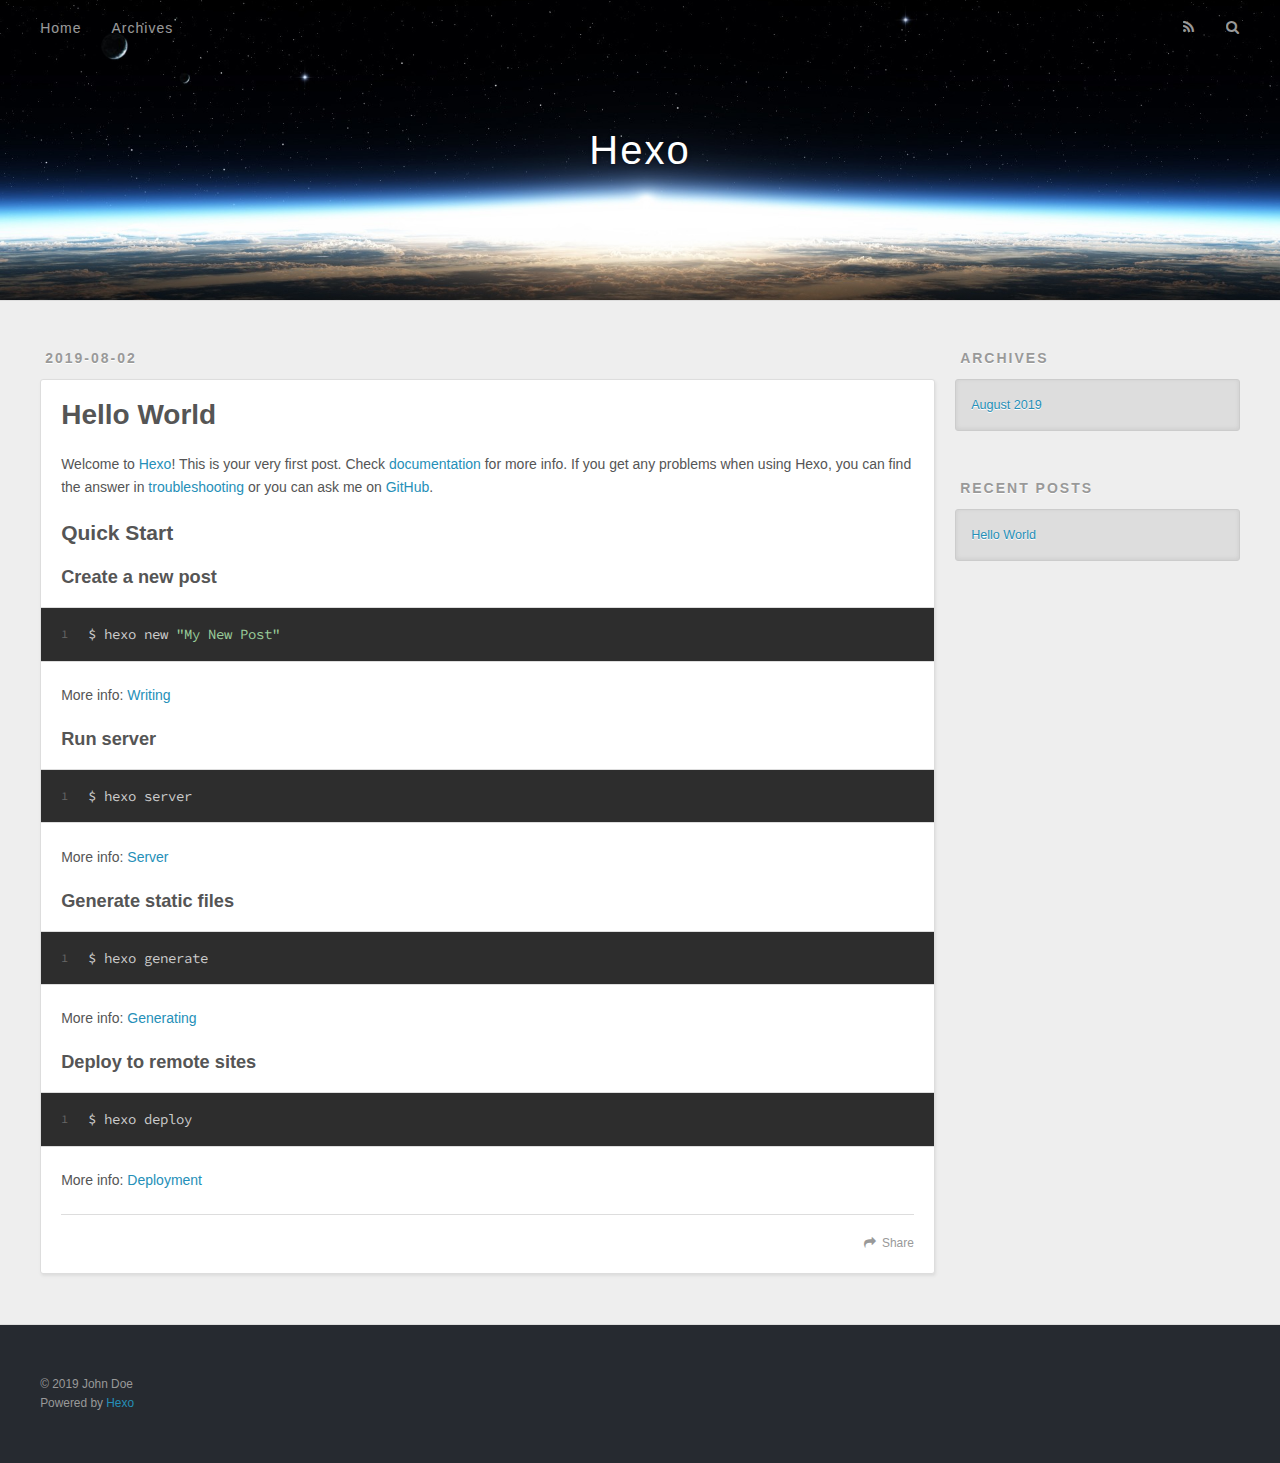
==== index.html @ 75fc67fa "Site updated: 2019-08-02 23:31:08" ====
<!DOCTYPE html>
<html>
<head><meta name="generator" content="Hexo 3.9.0">
  <meta charset="utf-8">
  

  
  <title>Hexo</title>
  <meta name="viewport" content="width=device-width, initial-scale=1, maximum-scale=1">
  <meta property="og:type" content="website">
<meta property="og:title" content="Hexo">
<meta property="og:url" content="http://yoursite.com/index.html">
<meta property="og:site_name" content="Hexo">
<meta property="og:locale" content="default">
<meta name="twitter:card" content="summary">
<meta name="twitter:title" content="Hexo">
  
    <link rel="alternate" href="/atom.xml" title="Hexo" type="application/atom+xml">
  
  
    <link rel="icon" href="/favicon.png">
  
  
    <link href="//fonts.googleapis.com/css?family=Source+Code+Pro" rel="stylesheet" type="text/css">
  
  <link rel="stylesheet" href="/css/style.css">
</head>
</html>
<body>
  <div id="container">
    <div id="wrap">
      <header id="header">
  <div id="banner"></div>
  <div id="header-outer" class="outer">
    <div id="header-title" class="inner">
      <h1 id="logo-wrap">
        <a href="/" id="logo">Hexo</a>
      </h1>
      
    </div>
    <div id="header-inner" class="inner">
      <nav id="main-nav">
        <a id="main-nav-toggle" class="nav-icon"></a>
        
          <a class="main-nav-link" href="/">Home</a>
        
          <a class="main-nav-link" href="/archives">Archives</a>
        
      </nav>
      <nav id="sub-nav">
        
          <a id="nav-rss-link" class="nav-icon" href="/atom.xml" title="RSS Feed"></a>
        
        <a id="nav-search-btn" class="nav-icon" title="Search"></a>
      </nav>
      <div id="search-form-wrap">
        <form action="//google.com/search" method="get" accept-charset="UTF-8" class="search-form"><input type="search" name="q" class="search-form-input" placeholder="Search"><button type="submit" class="search-form-submit">&#xF002;</button><input type="hidden" name="sitesearch" value="http://yoursite.com"></form>
      </div>
    </div>
  </div>
</header>
      <div class="outer">
        <section id="main">
  
    <article id="post-hello-world" class="article article-type-post" itemscope itemprop="blogPost">
  <div class="article-meta">
    <a href="/2019/08/02/hello-world/" class="article-date">
  <time datetime="2019-08-02T15:01:56.292Z" itemprop="datePublished">2019-08-02</time>
</a>
    
  </div>
  <div class="article-inner">
    
    
      <header class="article-header">
        
  
    <h1 itemprop="name">
      <a class="article-title" href="/2019/08/02/hello-world/">Hello World</a>
    </h1>
  

      </header>
    
    <div class="article-entry" itemprop="articleBody">
      
        <p>Welcome to <a href="https://hexo.io/" target="_blank" rel="noopener">Hexo</a>! This is your very first post. Check <a href="https://hexo.io/docs/" target="_blank" rel="noopener">documentation</a> for more info. If you get any problems when using Hexo, you can find the answer in <a href="https://hexo.io/docs/troubleshooting.html" target="_blank" rel="noopener">troubleshooting</a> or you can ask me on <a href="https://github.com/hexojs/hexo/issues" target="_blank" rel="noopener">GitHub</a>.</p>
<h2 id="Quick-Start"><a href="#Quick-Start" class="headerlink" title="Quick Start"></a>Quick Start</h2><h3 id="Create-a-new-post"><a href="#Create-a-new-post" class="headerlink" title="Create a new post"></a>Create a new post</h3><figure class="highlight bash"><table><tr><td class="gutter"><pre><span class="line">1</span><br></pre></td><td class="code"><pre><span class="line">$ hexo new <span class="string">"My New Post"</span></span><br></pre></td></tr></table></figure>

<p>More info: <a href="https://hexo.io/docs/writing.html" target="_blank" rel="noopener">Writing</a></p>
<h3 id="Run-server"><a href="#Run-server" class="headerlink" title="Run server"></a>Run server</h3><figure class="highlight bash"><table><tr><td class="gutter"><pre><span class="line">1</span><br></pre></td><td class="code"><pre><span class="line">$ hexo server</span><br></pre></td></tr></table></figure>

<p>More info: <a href="https://hexo.io/docs/server.html" target="_blank" rel="noopener">Server</a></p>
<h3 id="Generate-static-files"><a href="#Generate-static-files" class="headerlink" title="Generate static files"></a>Generate static files</h3><figure class="highlight bash"><table><tr><td class="gutter"><pre><span class="line">1</span><br></pre></td><td class="code"><pre><span class="line">$ hexo generate</span><br></pre></td></tr></table></figure>

<p>More info: <a href="https://hexo.io/docs/generating.html" target="_blank" rel="noopener">Generating</a></p>
<h3 id="Deploy-to-remote-sites"><a href="#Deploy-to-remote-sites" class="headerlink" title="Deploy to remote sites"></a>Deploy to remote sites</h3><figure class="highlight bash"><table><tr><td class="gutter"><pre><span class="line">1</span><br></pre></td><td class="code"><pre><span class="line">$ hexo deploy</span><br></pre></td></tr></table></figure>

<p>More info: <a href="https://hexo.io/docs/deployment.html" target="_blank" rel="noopener">Deployment</a></p>

      
    </div>
    <footer class="article-footer">
      <a data-url="http://yoursite.com/2019/08/02/hello-world/" data-id="cjyu9hjoe0000q8trhpmnl2v2" class="article-share-link">Share</a>
      
      
    </footer>
  </div>
  
</article>


  


</section>
        
          <aside id="sidebar">
  
    

  
    

  
    
  
    
  <div class="widget-wrap">
    <h3 class="widget-title">Archives</h3>
    <div class="widget">
      <ul class="archive-list"><li class="archive-list-item"><a class="archive-list-link" href="/archives/2019/08/">August 2019</a></li></ul>
    </div>
  </div>


  
    
  <div class="widget-wrap">
    <h3 class="widget-title">Recent Posts</h3>
    <div class="widget">
      <ul>
        
          <li>
            <a href="/2019/08/02/hello-world/">Hello World</a>
          </li>
        
      </ul>
    </div>
  </div>

  
</aside>
        
      </div>
      <footer id="footer">
  
  <div class="outer">
    <div id="footer-info" class="inner">
      &copy; 2019 John Doe<br>
      Powered by <a href="http://hexo.io/" target="_blank">Hexo</a>
    </div>
  </div>
</footer>
    </div>
    <nav id="mobile-nav">
  
    <a href="/" class="mobile-nav-link">Home</a>
  
    <a href="/archives" class="mobile-nav-link">Archives</a>
  
</nav>
    

<script src="//ajax.googleapis.com/ajax/libs/jquery/2.0.3/jquery.min.js"></script>


  <link rel="stylesheet" href="/fancybox/jquery.fancybox.css">
  <script src="/fancybox/jquery.fancybox.pack.js"></script>


<script src="/js/script.js"></script>



  </div>
</body>
</html>
---- css/style.css ----
body {
  width: 100%;
}
body:before,
body:after {
  content: "";
  display: table;
}
body:after {
  clear: both;
}
html,
body,
div,
span,
applet,
object,
iframe,
h1,
h2,
h3,
h4,
h5,
h6,
p,
blockquote,
pre,
a,
abbr,
acronym,
address,
big,
cite,
code,
del,
dfn,
em,
img,
ins,
kbd,
q,
s,
samp,
small,
strike,
strong,
sub,
sup,
tt,
var,
dl,
dt,
dd,
ol,
ul,
li,
fieldset,
form,
label,
legend,
table,
caption,
tbody,
tfoot,
thead,
tr,
th,
td {
  margin: 0;
  padding: 0;
  border: 0;
  outline: 0;
  font-weight: inherit;
  font-style: inherit;
  font-family: inherit;
  font-size: 100%;
  vertical-align: baseline;
}
body {
  line-height: 1;
  color: #000;
  background: #fff;
}
ol,
ul {
  list-style: none;
}
table {
  border-collapse: separate;
  border-spacing: 0;
  vertical-align: middle;
}
caption,
th,
td {
  text-align: left;
  font-weight: normal;
  vertical-align: middle;
}
a img {
  border: none;
}
input,
button {
  margin: 0;
  padding: 0;
}
input::-moz-focus-inner,
button::-moz-focus-inner {
  border: 0;
  padding: 0;
}
@font-face {
  font-family: FontAwesome;
  font-style: normal;
  font-weight: normal;
  src: url("fonts/fontawesome-webfont.eot?v=#4.0.3");
  src: url("fonts/fontawesome-webfont.eot?#iefix&v=#4.0.3") format("embedded-opentype"), url("fonts/fontawesome-webfont.woff?v=#4.0.3") format("woff"), url("fonts/fontawesome-webfont.ttf?v=#4.0.3") format("truetype"), url("fonts/fontawesome-webfont.svg#fontawesomeregular?v=#4.0.3") format("svg");
}
html,
body,
#container {
  height: 100%;
}
body {
  background: #eee;
  font: 14px -apple-system, BlinkMacSystemFont, "Segoe UI", "Roboto", "Oxygen", "Ubuntu", "Cantarell", "Fira Sans", "Droid Sans", "Helvetica Neue", sans-serif;
  -webkit-text-size-adjust: 100%;
}
.outer {
  max-width: 1220px;
  margin: 0 auto;
  padding: 0 20px;
}
.outer:before,
.outer:after {
  content: "";
  display: table;
}
.outer:after {
  clear: both;
}
.inner {
  display: inline;
  float: left;
  width: 98.33333333333333%;
  margin: 0 0.833333333333333%;
}
.left,
.alignleft {
  float: left;
}
.right,
.alignright {
  float: right;
}
.clear {
  clear: both;
}
#container {
  position: relative;
}
.mobile-nav-on {
  overflow: hidden;
}
#wrap {
  height: 100%;
  width: 100%;
  position: absolute;
  top: 0;
  left: 0;
  -webkit-transition: 0.2s ease-out;
  -moz-transition: 0.2s ease-out;
  -ms-transition: 0.2s ease-out;
  transition: 0.2s ease-out;
  z-index: 1;
  background: #eee;
}
.mobile-nav-on #wrap {
  left: 280px;
}
@media screen and (min-width: 768px) {
  #main {
    display: inline;
    float: left;
    width: 73.33333333333333%;
    margin: 0 0.833333333333333%;
  }
}
.article-date,
.article-category-link,
.archive-year,
.widget-title {
  text-decoration: none;
  text-transform: uppercase;
  letter-spacing: 2px;
  color: #999;
  margin-bottom: 1em;
  margin-left: 5px;
  line-height: 1em;
  text-shadow: 0 1px #fff;
  font-weight: bold;
}
.article-inner,
.archive-article-inner {
  background: #fff;
  -webkit-box-shadow: 1px 2px 3px #ddd;
  box-shadow: 1px 2px 3px #ddd;
  border: 1px solid #ddd;
  border-radius: 3px;
}
.article-entry h1,
.widget h1 {
  font-size: 2em;
}
.article-entry h2,
.widget h2 {
  font-size: 1.5em;
}
.article-entry h3,
.widget h3 {
  font-size: 1.3em;
}
.article-entry h4,
.widget h4 {
  font-size: 1.2em;
}
.article-entry h5,
.widget h5 {
  font-size: 1em;
}
.article-entry h6,
.widget h6 {
  font-size: 1em;
  color: #999;
}
.article-entry hr,
.widget hr {
  border: 1px dashed #ddd;
}
.article-entry strong,
.widget strong {
  font-weight: bold;
}
.article-entry em,
.widget em,
.article-entry cite,
.widget cite {
  font-style: italic;
}
.article-entry sup,
.widget sup,
.article-entry sub,
.widget sub {
  font-size: 0.75em;
  line-height: 0;
  position: relative;
  vertical-align: baseline;
}
.article-entry sup,
.widget sup {
  top: -0.5em;
}
.article-entry sub,
.widget sub {
  bottom: -0.2em;
}
.article-entry small,
.widget small {
  font-size: 0.85em;
}
.article-entry acronym,
.widget acronym,
.article-entry abbr,
.widget abbr {
  border-bottom: 1px dotted;
}
.article-entry ul,
.widget ul,
.article-entry ol,
.widget ol,
.article-entry dl,
.widget dl {
  margin: 0 20px;
  line-height: 1.6em;
}
.article-entry ul ul,
.widget ul ul,
.article-entry ol ul,
.widget ol ul,
.article-entry ul ol,
.widget ul ol,
.article-entry ol ol,
.widget ol ol {
  margin-top: 0;
  margin-bottom: 0;
}
.article-entry ul,
.widget ul {
  list-style: disc;
}
.article-entry ol,
.widget ol {
  list-style: decimal;
}
.article-entry dt,
.widget dt {
  font-weight: bold;
}
#header {
  height: 300px;
  position: relative;
  border-bottom: 1px solid #ddd;
}
#header:before,
#header:after {
  content: "";
  position: absolute;
  left: 0;
  right: 0;
  height: 40px;
}
#header:before {
  top: 0;
  background: -webkit-linear-gradient(rgba(0,0,0,0.2), transparent);
  background: -moz-linear-gradient(rgba(0,0,0,0.2), transparent);
  background: -ms-linear-gradient(rgba(0,0,0,0.2), transparent);
  background: linear-gradient(rgba(0,0,0,0.2), transparent);
}
#header:after {
  bottom: 0;
  background: -webkit-linear-gradient(transparent, rgba(0,0,0,0.2));
  background: -moz-linear-gradient(transparent, rgba(0,0,0,0.2));
  background: -ms-linear-gradient(transparent, rgba(0,0,0,0.2));
  background: linear-gradient(transparent, rgba(0,0,0,0.2));
}
#header-outer {
  height: 100%;
  position: relative;
}
#header-inner {
  position: relative;
  overflow: hidden;
}
#banner {
  position: absolute;
  top: 0;
  left: 0;
  width: 100%;
  height: 100%;
  background: url("images/banner.jpg") center #000;
  -webkit-background-size: cover;
  -moz-background-size: cover;
  background-size: cover;
  z-index: -1;
}
#header-title {
  text-align: center;
  height: 40px;
  position: absolute;
  top: 50%;
  left: 0;
  margin-top: -20px;
}
#logo,
#subtitle {
  text-decoration: none;
  color: #fff;
  font-weight: 300;
  text-shadow: 0 1px 4px rgba(0,0,0,0.3);
}
#logo {
  font-size: 40px;
  line-height: 40px;
  letter-spacing: 2px;
}
#subtitle {
  font-size: 16px;
  line-height: 16px;
  letter-spacing: 1px;
}
#subtitle-wrap {
  margin-top: 16px;
}
#main-nav {
  float: left;
  margin-left: -15px;
}
.nav-icon,
.main-nav-link {
  float: left;
  color: #fff;
  opacity: 0.6;
  text-decoration: none;
  text-shadow: 0 1px rgba(0,0,0,0.2);
  -webkit-transition: opacity 0.2s;
  -moz-transition: opacity 0.2s;
  -ms-transition: opacity 0.2s;
  transition: opacity 0.2s;
  display: block;
  padding: 20px 15px;
}
.nav-icon:hover,
.main-nav-link:hover {
  opacity: 1;
}
.nav-icon {
  font-family: FontAwesome;
  text-align: center;
  font-size: 14px;
  width: 14px;
  height: 14px;
  padding: 20px 15px;
  position: relative;
  cursor: pointer;
}
.main-nav-link {
  font-weight: 300;
  letter-spacing: 1px;
}
@media screen and (max-width: 479px) {
  .main-nav-link {
    display: none;
  }
}
#main-nav-toggle {
  display: none;
}
#main-nav-toggle:before {
  content: "\f0c9";
}
@media screen and (max-width: 479px) {
  #main-nav-toggle {
    display: block;
  }
}
#sub-nav {
  float: right;
  margin-right: -15px;
}
#nav-rss-link:before {
  content: "\f09e";
}
#nav-search-btn:before {
  content: "\f002";
}
#search-form-wrap {
  position: absolute;
  top: 15px;
  width: 150px;
  height: 30px;
  right: -150px;
  opacity: 0;
  -webkit-transition: 0.2s ease-out;
  -moz-transition: 0.2s ease-out;
  -ms-transition: 0.2s ease-out;
  transition: 0.2s ease-out;
}
#search-form-wrap.on {
  opacity: 1;
  right: 0;
}
@media screen and (max-width: 479px) {
  #search-form-wrap {
    width: 100%;
    right: -100%;
  }
}
.search-form {
  position: absolute;
  top: 0;
  left: 0;
  right: 0;
  background: #fff;
  padding: 5px 15px;
  border-radius: 15px;
  -webkit-box-shadow: 0 0 10px rgba(0,0,0,0.3);
  box-shadow: 0 0 10px rgba(0,0,0,0.3);
}
.search-form-input {
  border: none;
  background: none;
  color: #555;
  width: 100%;
  font: 13px -apple-system, BlinkMacSystemFont, "Segoe UI", "Roboto", "Oxygen", "Ubuntu", "Cantarell", "Fira Sans", "Droid Sans", "Helvetica Neue", sans-serif;
  outline: none;
}
.search-form-input::-webkit-search-results-decoration,
.search-form-input::-webkit-search-cancel-button {
  -webkit-appearance: none;
}
.search-form-submit {
  position: absolute;
  top: 50%;
  right: 10px;
  margin-top: -7px;
  font: 13px FontAwesome;
  border: none;
  background: none;
  color: #bbb;
  cursor: pointer;
}
.search-form-submit:hover,
.search-form-submit:focus {
  color: #777;
}
.article {
  margin: 50px 0;
}
.article-inner {
  overflow: hidden;
}
.article-meta:before,
.article-meta:after {
  content: "";
  display: table;
}
.article-meta:after {
  clear: both;
}
.article-date {
  float: left;
}
.article-category {
  float: left;
  line-height: 1em;
  color: #ccc;
  text-shadow: 0 1px #fff;
  margin-left: 8px;
}
.article-category:before {
  content: "\2022";
}
.article-category-link {
  margin: 0 12px 1em;
}
.article-header {
  padding: 20px 20px 0;
}
.article-title {
  text-decoration: none;
  font-size: 2em;
  font-weight: bold;
  color: #555;
  line-height: 1.1em;
  -webkit-transition: color 0.2s;
  -moz-transition: color 0.2s;
  -ms-transition: color 0.2s;
  transition: color 0.2s;
}
a.article-title:hover {
  color: #258fb8;
}
.article-entry {
  color: #555;
  padding: 0 20px;
}
.article-entry:before,
.article-entry:after {
  content: "";
  display: table;
}
.article-entry:after {
  clear: both;
}
.article-entry p,
.article-entry table {
  line-height: 1.6em;
  margin: 1.6em 0;
}
.article-entry h1,
.article-entry h2,
.article-entry h3,
.article-entry h4,
.article-entry h5,
.article-entry h6 {
  font-weight: bold;
}
.article-entry h1,
.article-entry h2,
.article-entry h3,
.article-entry h4,
.article-entry h5,
.article-entry h6 {
  line-height: 1.1em;
  margin: 1.1em 0;
}
.article-entry a {
  color: #258fb8;
  text-decoration: none;
}
.article-entry a:hover {
  text-decoration: underline;
}
.article-entry ul,
.article-entry ol,
.article-entry dl {
  margin-top: 1.6em;
  margin-bottom: 1.6em;
}
.article-entry img,
.article-entry video {
  max-width: 100%;
  height: auto;
  display: block;
  margin: auto;
}
.article-entry iframe {
  border: none;
}
.article-entry table {
  width: 100%;
  border-collapse: collapse;
  border-spacing: 0;
}
.article-entry th {
  font-weight: bold;
  border-bottom: 3px solid #ddd;
  padding-bottom: 0.5em;
}
.article-entry td {
  border-bottom: 1px solid #ddd;
  padding: 10px 0;
}
.article-entry blockquote {
  font-family: Georgia, "Times New Roman", serif;
  font-size: 1.4em;
  margin: 1.6em 20px;
  text-align: center;
}
.article-entry blockquote footer {
  font-size: 14px;
  margin: 1.6em 0;
  font-family: -apple-system, BlinkMacSystemFont, "Segoe UI", "Roboto", "Oxygen", "Ubuntu", "Cantarell", "Fira Sans", "Droid Sans", "Helvetica Neue", sans-serif;
}
.article-entry blockquote footer cite:before {
  content: "—";
  padding: 0 0.5em;
}
.article-entry .pullquote {
  text-align: left;
  width: 45%;
  margin: 0;
}
.article-entry .pullquote.left {
  margin-left: 0.5em;
  margin-right: 1em;
}
.article-entry .pullquote.right {
  margin-right: 0.5em;
  margin-left: 1em;
}
.article-entry .caption {
  color: #999;
  display: block;
  font-size: 0.9em;
  margin-top: 0.5em;
  position: relative;
  text-align: center;
}
.article-entry .video-container {
  position: relative;
  padding-top: 56.25%;
  height: 0;
  overflow: hidden;
}
.article-entry .video-container iframe,
.article-entry .video-container object,
.article-entry .video-container embed {
  position: absolute;
  top: 0;
  left: 0;
  width: 100%;
  height: 100%;
  margin-top: 0;
}
.article-more-link a {
  display: inline-block;
  line-height: 1em;
  padding: 6px 15px;
  border-radius: 15px;
  background: #eee;
  color: #999;
  text-shadow: 0 1px #fff;
  text-decoration: none;
}
.article-more-link a:hover {
  background: #258fb8;
  color: #fff;
  text-decoration: none;
  text-shadow: 0 1px #1e7293;
}
.article-footer {
  font-size: 0.85em;
  line-height: 1.6em;
  border-top: 1px solid #ddd;
  padding-top: 1.6em;
  margin: 0 20px 20px;
}
.article-footer:before,
.article-footer:after {
  content: "";
  display: table;
}
.article-footer:after {
  clear: both;
}
.article-footer a {
  color: #999;
  text-decoration: none;
}
.article-footer a:hover {
  color: #555;
}
.article-tag-list-item {
  float: left;
  margin-right: 10px;
}
.article-tag-list-link:before {
  content: "#";
}
.article-comment-link {
  float: right;
}
.article-comment-link:before {
  content: "\f075";
  font-family: FontAwesome;
  padding-right: 8px;
}
.article-share-link {
  cursor: pointer;
  float: right;
  margin-left: 20px;
}
.article-share-link:before {
  content: "\f064";
  font-family: FontAwesome;
  padding-right: 6px;
}
#article-nav {
  position: relative;
}
#article-nav:before,
#article-nav:after {
  content: "";
  display: table;
}
#article-nav:after {
  clear: both;
}
@media screen and (min-width: 768px) {
  #article-nav {
    margin: 50px 0;
  }
  #article-nav:before {
    width: 8px;
    height: 8px;
    position: absolute;
    top: 50%;
    left: 50%;
    margin-top: -4px;
    margin-left: -4px;
    content: "";
    border-radius: 50%;
    background: #ddd;
    -webkit-box-shadow: 0 1px 2px #fff;
    box-shadow: 0 1px 2px #fff;
  }
}
.article-nav-link-wrap {
  text-decoration: none;
  text-shadow: 0 1px #fff;
  color: #999;
  -webkit-box-sizing: border-box;
  -moz-box-sizing: border-box;
  box-sizing: border-box;
  margin-top: 50px;
  text-align: center;
  display: block;
}
.article-nav-link-wrap:hover {
  color: #555;
}
@media screen and (min-width: 768px) {
  .article-nav-link-wrap {
    width: 50%;
    margin-top: 0;
  }
}
@media screen and (min-width: 768px) {
  #article-nav-newer {
    float: left;
    text-align: right;
    padding-right: 20px;
  }
}
@media screen and (min-width: 768px) {
  #article-nav-older {
    float: right;
    text-align: left;
    padding-left: 20px;
  }
}
.article-nav-caption {
  text-transform: uppercase;
  letter-spacing: 2px;
  color: #ddd;
  line-height: 1em;
  font-weight: bold;
}
#article-nav-newer .article-nav-caption {
  margin-right: -2px;
}
.article-nav-title {
  font-size: 0.85em;
  line-height: 1.6em;
  margin-top: 0.5em;
}
.article-share-box {
  position: absolute;
  display: none;
  background: #fff;
  -webkit-box-shadow: 1px 2px 10px rgba(0,0,0,0.2);
  box-shadow: 1px 2px 10px rgba(0,0,0,0.2);
  border-radius: 3px;
  margin-left: -145px;
  overflow: hidden;
  z-index: 1;
}
.article-share-box.on {
  display: block;
}
.article-share-input {
  width: 100%;
  background: none;
  -webkit-box-sizing: border-box;
  -moz-box-sizing: border-box;
  box-sizing: border-box;
  font: 14px -apple-system, BlinkMacSystemFont, "Segoe UI", "Roboto", "Oxygen", "Ubuntu", "Cantarell", "Fira Sans", "Droid Sans", "Helvetica Neue", sans-serif;
  padding: 0 15px;
  color: #555;
  outline: none;
  border: 1px solid #ddd;
  border-radius: 3px 3px 0 0;
  height: 36px;
  line-height: 36px;
}
.article-share-links {
  background: #eee;
}
.article-share-links:before,
.article-share-links:after {
  content: "";
  display: table;
}
.article-share-links:after {
  clear: both;
}
.article-share-twitter,
.article-share-facebook,
.article-share-pinterest,
.article-share-google {
  width: 50px;
  height: 36px;
  display: block;
  float: left;
  position: relative;
  color: #999;
  text-shadow: 0 1px #fff;
}
.article-share-twitter:before,
.article-share-facebook:before,
.article-share-pinterest:before,
.article-share-google:before {
  font-size: 20px;
  font-family: FontAwesome;
  width: 20px;
  height: 20px;
  position: absolute;
  top: 50%;
  left: 50%;
  margin-top: -10px;
  margin-left: -10px;
  text-align: center;
}
.article-share-twitter:hover,
.article-share-facebook:hover,
.article-share-pinterest:hover,
.article-share-google:hover {
  color: #fff;
}
.article-share-twitter:before {
  content: "\f099";
}
.article-share-twitter:hover {
  background: #00aced;
  text-shadow: 0 1px #008abe;
}
.article-share-facebook:before {
  content: "\f09a";
}
.article-share-facebook:hover {
  background: #3b5998;
  text-shadow: 0 1px #2f477a;
}
.article-share-pinterest:before {
  content: "\f0d2";
}
.article-share-pinterest:hover {
  background: #cb2027;
  text-shadow: 0 1px #a21a1f;
}
.article-share-google:before {
  content: "\f0d5";
}
.article-share-google:hover {
  background: #dd4b39;
  text-shadow: 0 1px #be3221;
}
.article-gallery {
  background: #000;
  position: relative;
}
.article-gallery-photos {
  position: relative;
  overflow: hidden;
}
.article-gallery-img {
  display: none;
  max-width: 100%;
}
.article-gallery-img:first-child {
  display: block;
}
.article-gallery-img.loaded {
  position: absolute;
  display: block;
}
.article-gallery-img img {
  display: block;
  max-width: 100%;
  margin: 0 auto;
}
#comments {
  background: #fff;
  -webkit-box-shadow: 1px 2px 3px #ddd;
  box-shadow: 1px 2px 3px #ddd;
  padding: 20px;
  border: 1px solid #ddd;
  border-radius: 3px;
  margin: 50px 0;
}
#comments a {
  color: #258fb8;
}
.archives-wrap {
  margin: 50px 0;
}
.archives:before,
.archives:after {
  content: "";
  display: table;
}
.archives:after {
  clear: both;
}
.archive-year-wrap {
  margin-bottom: 1em;
}
.archives {
  -webkit-column-gap: 10px;
  -moz-column-gap: 10px;
  column-gap: 10px;
}
@media screen and (min-width: 480px) and (max-width: 767px) {
  .archives {
    -webkit-column-count: 2;
    -moz-column-count: 2;
    column-count: 2;
  }
}
@media screen and (min-width: 768px) {
  .archives {
    -webkit-column-count: 3;
    -moz-column-count: 3;
    column-count: 3;
  }
}
.archive-article {
  -webkit-column-break-inside: avoid;
  page-break-inside: avoid;
  overflow: hidden;
  break-inside: avoid-column;
}
.archive-article-inner {
  padding: 10px;
  margin-bottom: 15px;
}
.archive-article-title {
  text-decoration: none;
  font-weight: bold;
  color: #555;
  -webkit-transition: color 0.2s;
  -moz-transition: color 0.2s;
  -ms-transition: color 0.2s;
  transition: color 0.2s;
  line-height: 1.6em;
}
.archive-article-title:hover {
  color: #258fb8;
}
.archive-article-footer {
  margin-top: 1em;
}
.archive-article-date {
  color: #999;
  text-decoration: none;
  font-size: 0.85em;
  line-height: 1em;
  margin-bottom: 0.5em;
  display: block;
}
#page-nav {
  margin: 50px auto;
  background: #fff;
  -webkit-box-shadow: 1px 2px 3px #ddd;
  box-shadow: 1px 2px 3px #ddd;
  border: 1px solid #ddd;
  border-radius: 3px;
  text-align: center;
  color: #999;
  overflow: hidden;
}
#page-nav:before,
#page-nav:after {
  content: "";
  display: table;
}
#page-nav:after {
  clear: both;
}
#page-nav a,
#page-nav span {
  padding: 10px 20px;
  line-height: 1;
  height: 2ex;
}
#page-nav a {
  color: #999;
  text-decoration: none;
}
#page-nav a:hover {
  background: #999;
  color: #fff;
}
#page-nav .prev {
  float: left;
}
#page-nav .next {
  float: right;
}
#page-nav .page-number {
  display: inline-block;
}
@media screen and (max-width: 479px) {
  #page-nav .page-number {
    display: none;
  }
}
#page-nav .current {
  color: #555;
  font-weight: bold;
}
#page-nav .space {
  color: #ddd;
}
#footer {
  background: #262a30;
  padding: 50px 0;
  border-top: 1px solid #ddd;
  color: #999;
}
#footer a {
  color: #258fb8;
  text-decoration: none;
}
#footer a:hover {
  text-decoration: underline;
}
#footer-info {
  line-height: 1.6em;
  font-size: 0.85em;
}
.article-entry pre,
.article-entry .highlight {
  background: #2d2d2d;
  margin: 0 -20px;
  padding: 15px 20px;
  border-style: solid;
  border-color: #ddd;
  border-width: 1px 0;
  overflow: auto;
  color: #ccc;
  line-height: 22.400000000000002px;
}
.article-entry .highlight .gutter pre,
.article-entry .gist .gist-file .gist-data .line-numbers {
  color: #666;
  font-size: 0.85em;
}
.article-entry pre,
.article-entry code {
  font-family: "Source Code Pro", Consolas, Monaco, Menlo, Consolas, monospace;
}
.article-entry code {
  background: #eee;
  text-shadow: 0 1px #fff;
  padding: 0 0.3em;
}
.article-entry pre code {
  background: none;
  text-shadow: none;
  padding: 0;
}
.article-entry .highlight pre {
  border: none;
  margin: 0;
  padding: 0;
}
.article-entry .highlight table {
  margin: 0;
  width: auto;
}
.article-entry .highlight td {
  border: none;
  padding: 0;
}
.article-entry .highlight figcaption {
  font-size: 0.85em;
  color: #999;
  line-height: 1em;
  margin-bottom: 1em;
}
.article-entry .highlight figcaption:before,
.article-entry .highlight figcaption:after {
  content: "";
  display: table;
}
.article-entry .highlight figcaption:after {
  clear: both;
}
.article-entry .highlight figcaption a {
  float: right;
}
.article-entry .highlight .gutter pre {
  text-align: right;
  padding-right: 20px;
}
.article-entry .highlight .line {
  height: 22.400000000000002px;
}
.article-entry .highlight .line.marked {
  background: #515151;
}
.article-entry .gist {
  margin: 0 -20px;
  border-style: solid;
  border-color: #ddd;
  border-width: 1px 0;
  background: #2d2d2d;
  padding: 15px 20px 15px 0;
}
.article-entry .gist .gist-file {
  border: none;
  font-family: "Source Code Pro", Consolas, Monaco, Menlo, Consolas, monospace;
  margin: 0;
}
.article-entry .gist .gist-file .gist-data {
  background: none;
  border: none;
}
.article-entry .gist .gist-file .gist-data .line-numbers {
  background: none;
  border: none;
  padding: 0 20px 0 0;
}
.article-entry .gist .gist-file .gist-data .line-data {
  padding: 0 !important;
}
.article-entry .gist .gist-file .highlight {
  margin: 0;
  padding: 0;
  border: none;
}
.article-entry .gist .gist-file .gist-meta {
  background: #2d2d2d;
  color: #999;
  font: 0.85em -apple-system, BlinkMacSystemFont, "Segoe UI", "Roboto", "Oxygen", "Ubuntu", "Cantarell", "Fira Sans", "Droid Sans", "Helvetica Neue", sans-serif;
  text-shadow: 0 0;
  padding: 0;
  margin-top: 1em;
  margin-left: 20px;
}
.article-entry .gist .gist-file .gist-meta a {
  color: #258fb8;
  font-weight: normal;
}
.article-entry .gist .gist-file .gist-meta a:hover {
  text-decoration: underline;
}
pre .comment,
pre .title {
  color: #999;
}
pre .variable,
pre .attribute,
pre .tag,
pre .regexp,
pre .ruby .constant,
pre .xml .tag .title,
pre .xml .pi,
pre .xml .doctype,
pre .html .doctype,
pre .css .id,
pre .css .class,
pre .css .pseudo {
  color: #f2777a;
}
pre .number,
pre .preprocessor,
pre .built_in,
pre .literal,
pre .params,
pre .constant {
  color: #f99157;
}
pre .class,
pre .ruby .class .title,
pre .css .rules .attribute {
  color: #9c9;
}
pre .string,
pre .value,
pre .inheritance,
pre .header,
pre .ruby .symbol,
pre .xml .cdata {
  color: #9c9;
}
pre .css .hexcolor {
  color: #6cc;
}
pre .function,
pre .python .decorator,
pre .python .title,
pre .ruby .function .title,
pre .ruby .title .keyword,
pre .perl .sub,
pre .javascript .title,
pre .coffeescript .title {
  color: #69c;
}
pre .keyword,
pre .javascript .function {
  color: #c9c;
}
@media screen and (max-width: 479px) {
  #mobile-nav {
    position: absolute;
    top: 0;
    left: 0;
    width: 280px;
    height: 100%;
    background: #191919;
    border-right: 1px solid #fff;
  }
}
@media screen and (max-width: 479px) {
  .mobile-nav-link {
    display: block;
    color: #999;
    text-decoration: none;
    padding: 15px 20px;
    font-weight: bold;
  }
  .mobile-nav-link:hover {
    color: #fff;
  }
}
@media screen and (min-width: 768px) {
  #sidebar {
    display: inline;
    float: left;
    width: 23.333333333333332%;
    margin: 0 0.833333333333333%;
  }
}
.widget-wrap {
  margin: 50px 0;
}
.widget {
  color: #777;
  text-shadow: 0 1px #fff;
  background: #ddd;
  -webkit-box-shadow: 0 -1px 4px #ccc inset;
  box-shadow: 0 -1px 4px #ccc inset;
  border: 1px solid #ccc;
  padding: 15px;
  border-radius: 3px;
}
.widget a {
  color: #258fb8;
  text-decoration: none;
}
.widget a:hover {
  text-decoration: underline;
}
.widget ul ul,
.widget ol ul,
.widget dl ul,
.widget ul ol,
.widget ol ol,
.widget dl ol,
.widget ul dl,
.widget ol dl,
.widget dl dl {
  margin-left: 15px;
  list-style: disc;
}
.widget {
  line-height: 1.6em;
  word-wrap: break-word;
  font-size: 0.9em;
}
.widget ul,
.widget ol {
  list-style: none;
  margin: 0;
}
.widget ul ul,
.widget ol ul,
.widget ul ol,
.widget ol ol {
  margin: 0 20px;
}
.widget ul ul,
.widget ol ul {
  list-style: disc;
}
.widget ul ol,
.widget ol ol {
  list-style: decimal;
}
.category-list-count,
.tag-list-count,
.archive-list-count {
  padding-left: 5px;
  color: #999;
  font-size: 0.85em;
}
.category-list-count:before,
.tag-list-count:before,
.archive-list-count:before {
  content: "(";
}
.category-list-count:after,
.tag-list-count:after,
.archive-list-count:after {
  content: ")";
}
.tagcloud a {
  margin-right: 5px;
  display: inline-block;
}
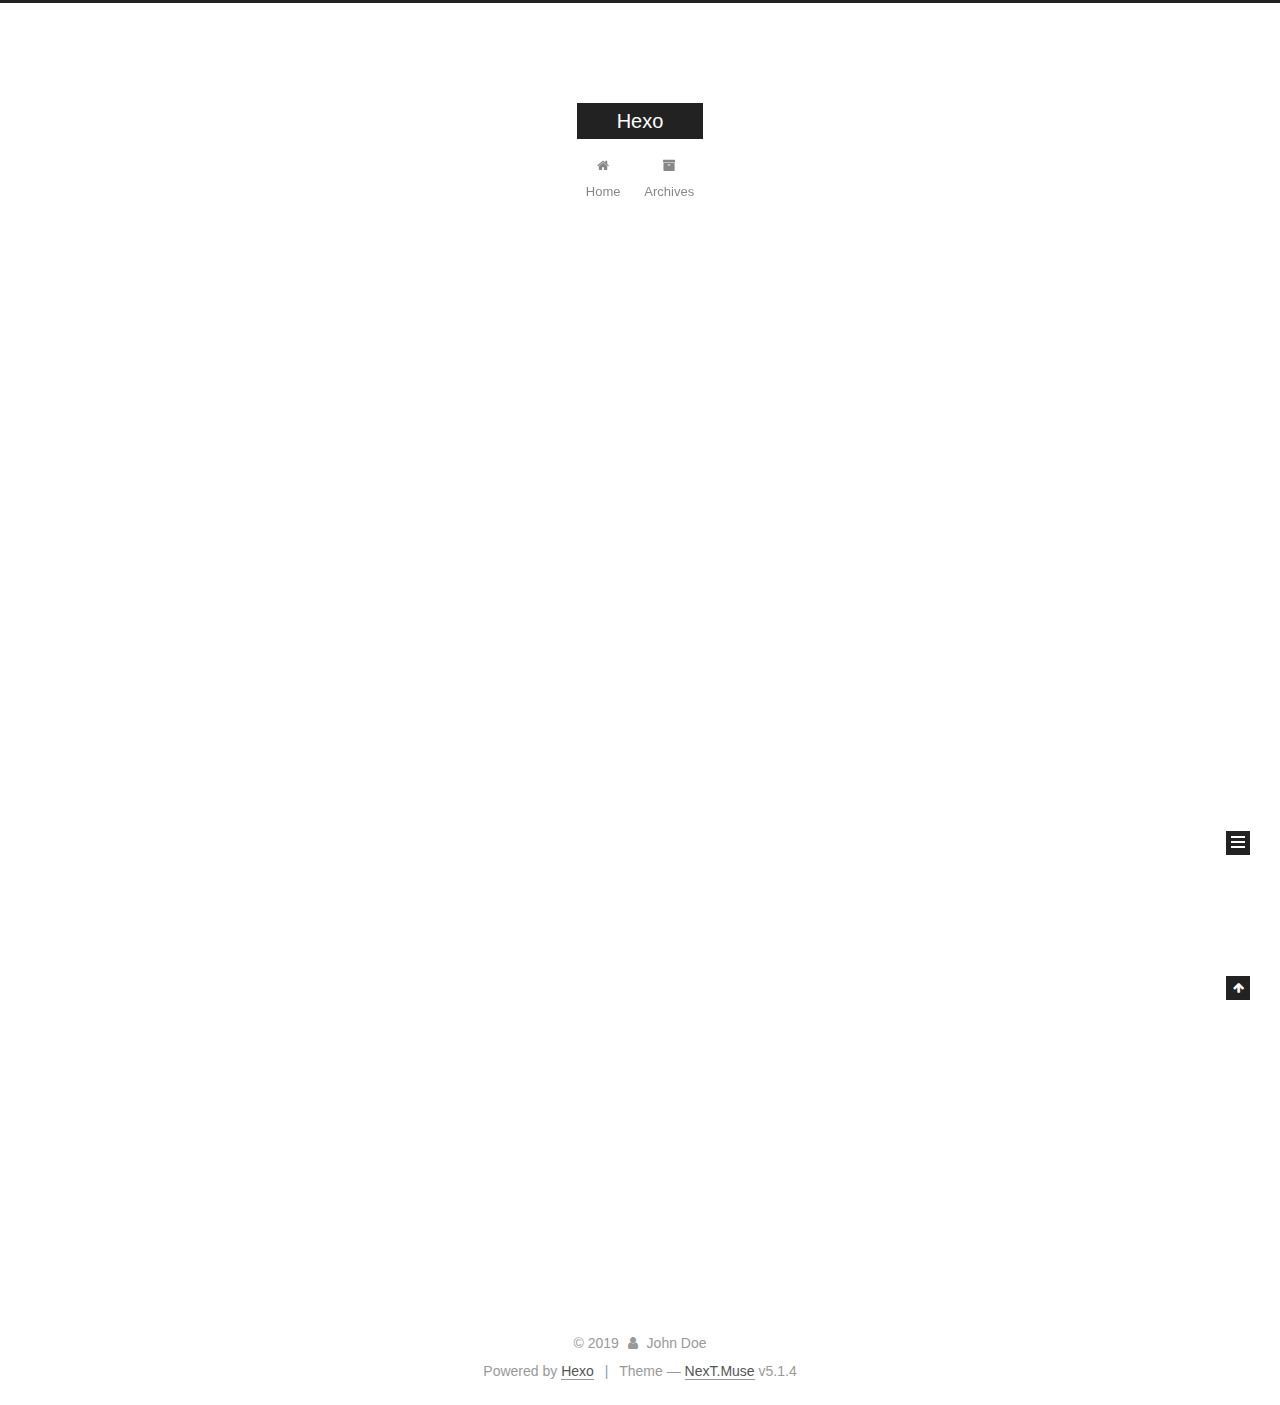
==== commit 41d12e98: "Site updated: 2019-08-03 11:44:57" ====
--- a/index.html
+++ b/index.html
@@ -1,188 +1,620 @@
 <!DOCTYPE html>
-<html>
+
+
+
+  
+
+
+<html class="theme-next muse use-motion" lang>
 <head><meta name="generator" content="Hexo 3.9.0">
-  <meta charset="utf-8">
-  
-
-  
-  <title>Hexo</title>
-  <meta name="viewport" content="width=device-width, initial-scale=1, maximum-scale=1">
-  <meta property="og:type" content="website">
+  <meta charset="UTF-8">
+<meta http-equiv="X-UA-Compatible" content="IE=edge">
+<meta name="viewport" content="width=device-width, initial-scale=1, maximum-scale=1">
+<meta name="theme-color" content="#222">
+
+
+
+
+
+
+
+
+
+<meta http-equiv="Cache-Control" content="no-transform">
+<meta http-equiv="Cache-Control" content="no-siteapp">
+
+
+
+
+
+
+
+
+
+
+
+
+
+
+
+
+  
+  
+  <link href="/lib/fancybox/source/jquery.fancybox.css?v=2.1.5" rel="stylesheet" type="text/css">
+
+
+
+
+
+
+
+<link href="/lib/font-awesome/css/font-awesome.min.css?v=4.6.2" rel="stylesheet" type="text/css">
+
+<link href="/css/main.css?v=5.1.4" rel="stylesheet" type="text/css">
+
+
+  <link rel="apple-touch-icon" sizes="180x180" href="/images/apple-touch-icon-next.png?v=5.1.4">
+
+
+  <link rel="icon" type="image/png" sizes="32x32" href="/images/favicon-32x32-next.png?v=5.1.4">
+
+
+  <link rel="icon" type="image/png" sizes="16x16" href="/images/favicon-16x16-next.png?v=5.1.4">
+
+
+  <link rel="mask-icon" href="/images/logo.svg?v=5.1.4" color="#222">
+
+
+
+
+
+  <meta name="keywords" content="Hexo, NexT">
+
+
+
+
+
+
+
+
+
+
+<meta property="og:type" content="website">
 <meta property="og:title" content="Hexo">
 <meta property="og:url" content="http://yoursite.com/index.html">
 <meta property="og:site_name" content="Hexo">
 <meta property="og:locale" content="default">
 <meta name="twitter:card" content="summary">
 <meta name="twitter:title" content="Hexo">
-  
-    <link rel="alternate" href="/atom.xml" title="Hexo" type="application/atom+xml">
-  
-  
-    <link rel="icon" href="/favicon.png">
-  
-  
-    <link href="//fonts.googleapis.com/css?family=Source+Code+Pro" rel="stylesheet" type="text/css">
-  
-  <link rel="stylesheet" href="/css/style.css">
+
+
+
+<script type="text/javascript" id="hexo.configurations">
+  var NexT = window.NexT || {};
+  var CONFIG = {
+    root: '/',
+    scheme: 'Muse',
+    version: '5.1.4',
+    sidebar: {"position":"left","display":"post","offset":12,"b2t":false,"scrollpercent":false,"onmobile":false},
+    fancybox: true,
+    tabs: true,
+    motion: {"enable":true,"async":false,"transition":{"post_block":"fadeIn","post_header":"slideDownIn","post_body":"slideDownIn","coll_header":"slideLeftIn","sidebar":"slideUpIn"}},
+    duoshuo: {
+      userId: '0',
+      author: 'Author'
+    },
+    algolia: {
+      applicationID: '',
+      apiKey: '',
+      indexName: '',
+      hits: {"per_page":10},
+      labels: {"input_placeholder":"Search for Posts","hits_empty":"We didn't find any results for the search: ${query}","hits_stats":"${hits} results found in ${time} ms"}
+    }
+  };
+</script>
+
+
+
+  <link rel="canonical" href="http://yoursite.com/">
+
+
+
+
+
+  <title>Hexo</title>
+  
+
+
+
+
+
+
+
+
 </head>
-</html>
-<body>
-  <div id="container">
-    <div id="wrap">
-      <header id="header">
-  <div id="banner"></div>
-  <div id="header-outer" class="outer">
-    <div id="header-title" class="inner">
-      <h1 id="logo-wrap">
-        <a href="/" id="logo">Hexo</a>
-      </h1>
-      
+
+<body itemscope itemtype="http://schema.org/WebPage" lang="default">
+
+  
+  
+    
+  
+
+  <div class="container sidebar-position-left 
+  page-home">
+    <div class="headband"></div>
+
+    <header id="header" class="header" itemscope itemtype="http://schema.org/WPHeader">
+      <div class="header-inner"><div class="site-brand-wrapper">
+  <div class="site-meta ">
+    
+
+    <div class="custom-logo-site-title">
+      <a href="/" class="brand" rel="start">
+        <span class="logo-line-before"><i></i></span>
+        <span class="site-title">Hexo</span>
+        <span class="logo-line-after"><i></i></span>
+      </a>
     </div>
-    <div id="header-inner" class="inner">
-      <nav id="main-nav">
-        <a id="main-nav-toggle" class="nav-icon"></a>
-        
-          <a class="main-nav-link" href="/">Home</a>
-        
-          <a class="main-nav-link" href="/archives">Archives</a>
-        
-      </nav>
-      <nav id="sub-nav">
-        
-          <a id="nav-rss-link" class="nav-icon" href="/atom.xml" title="RSS Feed"></a>
-        
-        <a id="nav-search-btn" class="nav-icon" title="Search"></a>
-      </nav>
-      <div id="search-form-wrap">
-        <form action="//google.com/search" method="get" accept-charset="UTF-8" class="search-form"><input type="search" name="q" class="search-form-input" placeholder="Search"><button type="submit" class="search-form-submit">&#xF002;</button><input type="hidden" name="sitesearch" value="http://yoursite.com"></form>
-      </div>
+      
+        <p class="site-subtitle"></p>
+      
+  </div>
+
+  <div class="site-nav-toggle">
+    <button>
+      <span class="btn-bar"></span>
+      <span class="btn-bar"></span>
+      <span class="btn-bar"></span>
+    </button>
+  </div>
+</div>
+
+<nav class="site-nav">
+  
+
+  
+    <ul id="menu" class="menu">
+      
+        
+        <li class="menu-item menu-item-home">
+          <a href="/" rel="section">
+            
+              <i class="menu-item-icon fa fa-fw fa-home"></i> <br>
+            
+            Home
+          </a>
+        </li>
+      
+        
+        <li class="menu-item menu-item-archives">
+          <a href="/archives/" rel="section">
+            
+              <i class="menu-item-icon fa fa-fw fa-archive"></i> <br>
+            
+            Archives
+          </a>
+        </li>
+      
+
+      
+    </ul>
+  
+
+  
+</nav>
+
+
+
+ </div>
+    </header>
+
+    <main id="main" class="main">
+      <div class="main-inner">
+        <div class="content-wrap">
+          <div id="content" class="content">
+            
+  <section id="posts" class="posts-expand">
+    
+      
+
+  
+
+  
+  
+  
+
+  <article class="post post-type-normal" itemscope itemtype="http://schema.org/Article">
+  
+  
+  
+  <div class="post-block">
+    <link itemprop="mainEntityOfPage" href="http://yoursite.com/2019/08/02/hello-world/">
+
+    <span hidden itemprop="author" itemscope itemtype="http://schema.org/Person">
+      <meta itemprop="name" content="John Doe">
+      <meta itemprop="description" content>
+      <meta itemprop="image" content="/images/avatar.gif">
+    </span>
+
+    <span hidden itemprop="publisher" itemscope itemtype="http://schema.org/Organization">
+      <meta itemprop="name" content="Hexo">
+    </span>
+
+    
+      <header class="post-header">
+
+        
+        
+          <h1 class="post-title" itemprop="name headline">
+                
+                <a class="post-title-link" href="/2019/08/02/hello-world/" itemprop="url">Hello World</a></h1>
+        
+
+        <div class="post-meta">
+          <span class="post-time">
+            
+              <span class="post-meta-item-icon">
+                <i class="fa fa-calendar-o"></i>
+              </span>
+              
+                <span class="post-meta-item-text">Posted on</span>
+              
+              <time title="Post created" itemprop="dateCreated datePublished" datetime="2019-08-02T23:01:56+08:00">
+                2019-08-02
+              </time>
+            
+
+            
+
+            
+          </span>
+
+          
+
+          
+            
+          
+
+          
+          
+
+          
+
+          
+
+          
+
+        </div>
+      </header>
+    
+
+    
+    
+    
+    <div class="post-body" itemprop="articleBody">
+
+      
+      
+
+      
+        
+          
+            <p>Welcome to <a href="https://hexo.io/" target="_blank" rel="noopener">Hexo</a>! This is your very first post. Check <a href="https://hexo.io/docs/" target="_blank" rel="noopener">documentation</a> for more info. If you get any problems when using Hexo, you can find the answer in <a href="https://hexo.io/docs/troubleshooting.html" target="_blank" rel="noopener">troubleshooting</a> or you can ask me on <a href="https://github.com/hexojs/hexo/issues" target="_blank" rel="noopener">GitHub</a>.</p>
+<h2 id="Quick-Start"><a href="#Quick-Start" class="headerlink" title="Quick Start"></a>Quick Start</h2><h3 id="Create-a-new-post"><a href="#Create-a-new-post" class="headerlink" title="Create a new post"></a>Create a new post</h3><figure class="highlight bash"><table><tr><td class="gutter"><pre><span class="line">1</span><br></pre></td><td class="code"><pre><span class="line">$ hexo new <span class="string">"My New Post"</span></span><br></pre></td></tr></table></figure>
+
+<p>More info: <a href="https://hexo.io/docs/writing.html" target="_blank" rel="noopener">Writing</a></p>
+<h3 id="Run-server"><a href="#Run-server" class="headerlink" title="Run server"></a>Run server</h3><figure class="highlight bash"><table><tr><td class="gutter"><pre><span class="line">1</span><br></pre></td><td class="code"><pre><span class="line">$ hexo server</span><br></pre></td></tr></table></figure>
+
+<p>More info: <a href="https://hexo.io/docs/server.html" target="_blank" rel="noopener">Server</a></p>
+<h3 id="Generate-static-files"><a href="#Generate-static-files" class="headerlink" title="Generate static files"></a>Generate static files</h3><figure class="highlight bash"><table><tr><td class="gutter"><pre><span class="line">1</span><br></pre></td><td class="code"><pre><span class="line">$ hexo generate</span><br></pre></td></tr></table></figure>
+
+<p>More info: <a href="https://hexo.io/docs/generating.html" target="_blank" rel="noopener">Generating</a></p>
+<h3 id="Deploy-to-remote-sites"><a href="#Deploy-to-remote-sites" class="headerlink" title="Deploy to remote sites"></a>Deploy to remote sites</h3><figure class="highlight bash"><table><tr><td class="gutter"><pre><span class="line">1</span><br></pre></td><td class="code"><pre><span class="line">$ hexo deploy</span><br></pre></td></tr></table></figure>
+
+<p>More info: <a href="https://hexo.io/docs/deployment.html" target="_blank" rel="noopener">Deployment</a></p>
+
+          
+        
+      
+    </div>
+    
+    
+    
+
+    
+
+    
+
+    
+
+    <footer class="post-footer">
+      
+
+      
+
+      
+
+      
+      
+        <div class="post-eof"></div>
+      
+    </footer>
+  </div>
+  
+  
+  
+  </article>
+
+
+    
+  </section>
+
+  
+
+
+          </div>
+          
+
+
+          
+
+        </div>
+        
+          
+  
+  <div class="sidebar-toggle">
+    <div class="sidebar-toggle-line-wrap">
+      <span class="sidebar-toggle-line sidebar-toggle-line-first"></span>
+      <span class="sidebar-toggle-line sidebar-toggle-line-middle"></span>
+      <span class="sidebar-toggle-line sidebar-toggle-line-last"></span>
     </div>
   </div>
-</header>
-      <div class="outer">
-        <section id="main">
-  
-    <article id="post-hello-world" class="article article-type-post" itemscope itemprop="blogPost">
-  <div class="article-meta">
-    <a href="/2019/08/02/hello-world/" class="article-date">
-  <time datetime="2019-08-02T15:01:56.292Z" itemprop="datePublished">2019-08-02</time>
-</a>
-    
+
+  <aside id="sidebar" class="sidebar">
+    
+    <div class="sidebar-inner">
+
+      
+
+      
+
+      <section class="site-overview-wrap sidebar-panel sidebar-panel-active">
+        <div class="site-overview">
+          <div class="site-author motion-element" itemprop="author" itemscope itemtype="http://schema.org/Person">
+            
+              <p class="site-author-name" itemprop="name">John Doe</p>
+              <p class="site-description motion-element" itemprop="description"></p>
+          </div>
+
+          <nav class="site-state motion-element">
+
+            
+              <div class="site-state-item site-state-posts">
+              
+                <a href="/archives/">
+              
+                  <span class="site-state-item-count">1</span>
+                  <span class="site-state-item-name">posts</span>
+                </a>
+              </div>
+            
+
+            
+
+            
+
+          </nav>
+
+          
+
+          
+
+          
+          
+
+          
+          
+
+          
+
+        </div>
+      </section>
+
+      
+
+      
+
+    </div>
+  </aside>
+
+
+        
+      </div>
+    </main>
+
+    <footer id="footer" class="footer">
+      <div class="footer-inner">
+        <div class="copyright">&copy; <span itemprop="copyrightYear">2019</span>
+  <span class="with-love">
+    <i class="fa fa-user"></i>
+  </span>
+  <span class="author" itemprop="copyrightHolder">John Doe</span>
+
+  
+</div>
+
+
+  <div class="powered-by">Powered by <a class="theme-link" target="_blank" href="https://hexo.io">Hexo</a></div>
+
+
+
+  <span class="post-meta-divider">|</span>
+
+
+
+  <div class="theme-info">Theme &mdash; <a class="theme-link" target="_blank" href="https://github.com/iissnan/hexo-theme-next">NexT.Muse</a> v5.1.4</div>
+
+
+
+
+        
+
+
+
+
+
+
+
+        
+      </div>
+    </footer>
+
+    
+      <div class="back-to-top">
+        <i class="fa fa-arrow-up"></i>
+        
+      </div>
+    
+
+    
+
   </div>
-  <div class="article-inner">
-    
-    
-      <header class="article-header">
-        
-  
-    <h1 itemprop="name">
-      <a class="article-title" href="/2019/08/02/hello-world/">Hello World</a>
-    </h1>
-  
-
-      </header>
-    
-    <div class="article-entry" itemprop="articleBody">
-      
-        <p>Welcome to <a href="https://hexo.io/" target="_blank" rel="noopener">Hexo</a>! This is your very first post. Check <a href="https://hexo.io/docs/" target="_blank" rel="noopener">documentation</a> for more info. If you get any problems when using Hexo, you can find the answer in <a href="https://hexo.io/docs/troubleshooting.html" target="_blank" rel="noopener">troubleshooting</a> or you can ask me on <a href="https://github.com/hexojs/hexo/issues" target="_blank" rel="noopener">GitHub</a>.</p>
-<h2 id="Quick-Start"><a href="#Quick-Start" class="headerlink" title="Quick Start"></a>Quick Start</h2><h3 id="Create-a-new-post"><a href="#Create-a-new-post" class="headerlink" title="Create a new post"></a>Create a new post</h3><figure class="highlight bash"><table><tr><td class="gutter"><pre><span class="line">1</span><br></pre></td><td class="code"><pre><span class="line">$ hexo new <span class="string">"My New Post"</span></span><br></pre></td></tr></table></figure>
-
-<p>More info: <a href="https://hexo.io/docs/writing.html" target="_blank" rel="noopener">Writing</a></p>
-<h3 id="Run-server"><a href="#Run-server" class="headerlink" title="Run server"></a>Run server</h3><figure class="highlight bash"><table><tr><td class="gutter"><pre><span class="line">1</span><br></pre></td><td class="code"><pre><span class="line">$ hexo server</span><br></pre></td></tr></table></figure>
-
-<p>More info: <a href="https://hexo.io/docs/server.html" target="_blank" rel="noopener">Server</a></p>
-<h3 id="Generate-static-files"><a href="#Generate-static-files" class="headerlink" title="Generate static files"></a>Generate static files</h3><figure class="highlight bash"><table><tr><td class="gutter"><pre><span class="line">1</span><br></pre></td><td class="code"><pre><span class="line">$ hexo generate</span><br></pre></td></tr></table></figure>
-
-<p>More info: <a href="https://hexo.io/docs/generating.html" target="_blank" rel="noopener">Generating</a></p>
-<h3 id="Deploy-to-remote-sites"><a href="#Deploy-to-remote-sites" class="headerlink" title="Deploy to remote sites"></a>Deploy to remote sites</h3><figure class="highlight bash"><table><tr><td class="gutter"><pre><span class="line">1</span><br></pre></td><td class="code"><pre><span class="line">$ hexo deploy</span><br></pre></td></tr></table></figure>
-
-<p>More info: <a href="https://hexo.io/docs/deployment.html" target="_blank" rel="noopener">Deployment</a></p>
-
-      
-    </div>
-    <footer class="article-footer">
-      <a data-url="http://yoursite.com/2019/08/02/hello-world/" data-id="cjyu9hjoe0000q8trhpmnl2v2" class="article-share-link">Share</a>
-      
-      
-    </footer>
-  </div>
-  
-</article>
-
-
-  
-
-
-</section>
-        
-          <aside id="sidebar">
-  
-    
-
-  
-    
-
-  
-    
-  
-    
-  <div class="widget-wrap">
-    <h3 class="widget-title">Archives</h3>
-    <div class="widget">
-      <ul class="archive-list"><li class="archive-list-item"><a class="archive-list-link" href="/archives/2019/08/">August 2019</a></li></ul>
-    </div>
-  </div>
-
-
-  
-    
-  <div class="widget-wrap">
-    <h3 class="widget-title">Recent Posts</h3>
-    <div class="widget">
-      <ul>
-        
-          <li>
-            <a href="/2019/08/02/hello-world/">Hello World</a>
-          </li>
-        
-      </ul>
-    </div>
-  </div>
-
-  
-</aside>
-        
-      </div>
-      <footer id="footer">
-  
-  <div class="outer">
-    <div id="footer-info" class="inner">
-      &copy; 2019 John Doe<br>
-      Powered by <a href="http://hexo.io/" target="_blank">Hexo</a>
-    </div>
-  </div>
-</footer>
-    </div>
-    <nav id="mobile-nav">
-  
-    <a href="/" class="mobile-nav-link">Home</a>
-  
-    <a href="/archives" class="mobile-nav-link">Archives</a>
-  
-</nav>
-    
-
-<script src="//ajax.googleapis.com/ajax/libs/jquery/2.0.3/jquery.min.js"></script>
-
-
-  <link rel="stylesheet" href="/fancybox/jquery.fancybox.css">
-  <script src="/fancybox/jquery.fancybox.pack.js"></script>
-
-
-<script src="/js/script.js"></script>
-
-
-
-  </div>
+
+  
+
+<script type="text/javascript">
+  if (Object.prototype.toString.call(window.Promise) !== '[object Function]') {
+    window.Promise = null;
+  }
+</script>
+
+
+
+
+
+
+
+
+
+  
+
+
+
+
+
+
+
+
+
+
+
+
+  
+  
+    <script type="text/javascript" src="/lib/jquery/index.js?v=2.1.3"></script>
+  
+
+  
+  
+    <script type="text/javascript" src="/lib/fastclick/lib/fastclick.min.js?v=1.0.6"></script>
+  
+
+  
+  
+    <script type="text/javascript" src="/lib/jquery_lazyload/jquery.lazyload.js?v=1.9.7"></script>
+  
+
+  
+  
+    <script type="text/javascript" src="/lib/velocity/velocity.min.js?v=1.2.1"></script>
+  
+
+  
+  
+    <script type="text/javascript" src="/lib/velocity/velocity.ui.min.js?v=1.2.1"></script>
+  
+
+  
+  
+    <script type="text/javascript" src="/lib/fancybox/source/jquery.fancybox.pack.js?v=2.1.5"></script>
+  
+
+
+  
+
+
+  <script type="text/javascript" src="/js/src/utils.js?v=5.1.4"></script>
+
+  <script type="text/javascript" src="/js/src/motion.js?v=5.1.4"></script>
+
+
+
+  
+  
+
+  
+
+  
+
+
+  <script type="text/javascript" src="/js/src/bootstrap.js?v=5.1.4"></script>
+
+
+
+  
+
+
+  
+
+
+
+
+	
+
+
+
+
+
+  
+
+
+
+
+
+  
+
+
+
+
+
+
+
+
+
+
+
+
+  
+
+
+
+
+
+  
+
+  
+
+  
+
+  
+  
+
+  
+
+  
+
+  
+
 </body>
-</html>+</html>
--- a/css/main.css
+++ b/css/main.css
@@ -0,0 +1,2662 @@
+/* normalize.css v3.0.2 | MIT License | git.io/normalize */
+html {
+  font-family: sans-serif; /* 1 */
+  -ms-text-size-adjust: 100%; /* 2 */
+  -webkit-text-size-adjust: 100%; /* 2 */
+}
+body {
+  margin: 0;
+}
+article,
+aside,
+details,
+figcaption,
+figure,
+footer,
+header,
+hgroup,
+main,
+menu,
+nav,
+section,
+summary {
+  display: block;
+}
+audio,
+canvas,
+progress,
+video {
+  display: inline-block; /* 1 */
+  vertical-align: baseline; /* 2 */
+}
+audio:not([controls]) {
+  display: none;
+  height: 0;
+}
+[hidden],
+template {
+  display: none;
+}
+a {
+  background-color: transparent;
+}
+a:active,
+a:hover {
+  outline: 0;
+}
+abbr[title] {
+  border-bottom: 1px dotted;
+}
+b,
+strong {
+  font-weight: bold;
+}
+dfn {
+  font-style: italic;
+}
+h1 {
+  font-size: 2em;
+  margin: 0.67em 0;
+}
+mark {
+  background: #ff0;
+  color: #000;
+}
+small {
+  font-size: 80%;
+}
+sub,
+sup {
+  font-size: 75%;
+  line-height: 0;
+  position: relative;
+  vertical-align: baseline;
+}
+sup {
+  top: -0.5em;
+}
+sub {
+  bottom: -0.25em;
+}
+img {
+  border: 0;
+}
+svg:not(:root) {
+  overflow: hidden;
+}
+figure {
+  margin: 1em 40px;
+}
+hr {
+  -moz-box-sizing: content-box;
+  box-sizing: content-box;
+  height: 0;
+}
+pre {
+  overflow: auto;
+}
+code,
+kbd,
+pre,
+samp {
+  font-family: monospace, monospace;
+  font-size: 1em;
+}
+button,
+input,
+optgroup,
+select,
+textarea {
+  color: inherit; /* 1 */
+  font: inherit; /* 2 */
+  margin: 0; /* 3 */
+}
+button {
+  overflow: visible;
+}
+button,
+select {
+  text-transform: none;
+}
+button,
+html input[type="button"],
+input[type="reset"],
+input[type="submit"] {
+  -webkit-appearance: button; /* 2 */
+  cursor: pointer; /* 3 */
+}
+button[disabled],
+html input[disabled] {
+  cursor: default;
+}
+button::-moz-focus-inner,
+input::-moz-focus-inner {
+  border: 0;
+  padding: 0;
+}
+input {
+  line-height: normal;
+}
+input[type="checkbox"],
+input[type="radio"] {
+  box-sizing: border-box; /* 1 */
+  padding: 0; /* 2 */
+}
+input[type="number"]::-webkit-inner-spin-button,
+input[type="number"]::-webkit-outer-spin-button {
+  height: auto;
+}
+input[type="search"] {
+  -webkit-appearance: textfield; /* 1 */
+  -moz-box-sizing: content-box;
+  -webkit-box-sizing: content-box; /* 2 */
+  box-sizing: content-box;
+}
+input[type="search"]::-webkit-search-cancel-button,
+input[type="search"]::-webkit-search-decoration {
+  -webkit-appearance: none;
+}
+fieldset {
+  border: 1px solid #c0c0c0;
+  margin: 0 2px;
+  padding: 0.35em 0.625em 0.75em;
+}
+legend {
+  border: 0; /* 1 */
+  padding: 0; /* 2 */
+}
+textarea {
+  overflow: auto;
+}
+optgroup {
+  font-weight: bold;
+}
+table {
+  border-collapse: collapse;
+  border-spacing: 0;
+}
+td,
+th {
+  padding: 0;
+}
+::selection {
+  background: #262a30;
+  color: #fff;
+}
+body {
+  position: relative;
+  font-family: 'Lato', "PingFang SC", "Microsoft YaHei", sans-serif;
+  font-size: 14px;
+  line-height: 2;
+  color: #555;
+  background: #fff;
+}
+@media (max-width: 767px) {
+  body {
+    padding-right: 0 !important;
+  }
+}
+@media (min-width: 768px) and (max-width: 991px) {
+  body {
+    padding-right: 0 !important;
+  }
+}
+@media (min-width: 1600px) {
+  body {
+    font-size: 16px;
+  }
+}
+h1,
+h2,
+h3,
+h4,
+h5,
+h6 {
+  margin: 0;
+  padding: 0;
+  font-weight: bold;
+  line-height: 1.5;
+  font-family: 'Lato', "PingFang SC", "Microsoft YaHei", sans-serif;
+}
+h2,
+h3,
+h4,
+h5,
+h6 {
+  margin: 20px 0 15px;
+}
+h1 {
+  font-size: 22px;
+}
+@media (max-width: 767px) {
+  h1 {
+    font-size: 18px;
+  }
+}
+h2 {
+  font-size: 20px;
+}
+@media (max-width: 767px) {
+  h2 {
+    font-size: 16px;
+  }
+}
+h3 {
+  font-size: 18px;
+}
+@media (max-width: 767px) {
+  h3 {
+    font-size: 14px;
+  }
+}
+h4 {
+  font-size: 16px;
+}
+@media (max-width: 767px) {
+  h4 {
+    font-size: 12px;
+  }
+}
+h5 {
+  font-size: 14px;
+}
+@media (max-width: 767px) {
+  h5 {
+    font-size: 10px;
+  }
+}
+h6 {
+  font-size: 12px;
+}
+@media (max-width: 767px) {
+  h6 {
+    font-size: 8px;
+  }
+}
+p {
+  margin: 0 0 20px 0;
+}
+a {
+  color: #555;
+  text-decoration: none;
+  outline: none;
+  border-bottom: 1px solid #999;
+  word-wrap: break-word;
+}
+a:hover {
+  color: #222;
+  border-bottom-color: #222;
+}
+blockquote {
+  margin: 0;
+  padding: 0;
+}
+img {
+  display: block;
+  margin: auto;
+  max-width: 100%;
+  height: auto;
+}
+hr {
+  margin: 40px 0;
+  height: 3px;
+  border: none;
+  background-color: #ddd;
+  background-image: repeating-linear-gradient(-45deg, #fff, #fff 4px, transparent 4px, transparent 8px);
+}
+blockquote {
+  padding: 0 15px;
+  color: #666;
+  border-left: 4px solid #ddd;
+}
+blockquote cite::before {
+  content: "-";
+  padding: 0 5px;
+}
+dt {
+  font-weight: 700;
+}
+dd {
+  margin: 0;
+  padding: 0;
+}
+kbd {
+  border: 1px solid #ccc;
+  border-radius: 0.2em;
+  box-shadow: 0.1em 0.1em 0.2em rgba(0,0,0,0.1);
+  background-color: #f9f9f9;
+  font-family: inherit;
+  background-image: -webkit-linear-gradient(top, #eee, #fff, #eee);
+  padding: 0.1em 0.3em;
+  white-space: nowrap;
+}
+.text-left {
+  text-align: left;
+}
+.text-center {
+  text-align: center;
+}
+.text-right {
+  text-align: right;
+}
+.text-justify {
+  text-align: justify;
+}
+.text-nowrap {
+  white-space: nowrap;
+}
+.text-lowercase {
+  text-transform: lowercase;
+}
+.text-uppercase {
+  text-transform: uppercase;
+}
+.text-capitalize {
+  text-transform: capitalize;
+}
+.center-block {
+  display: block;
+  margin-left: auto;
+  margin-right: auto;
+}
+.clearfix:before,
+.clearfix:after {
+  content: " ";
+  display: table;
+}
+.clearfix:after {
+  clear: both;
+}
+.pullquote {
+  width: 45%;
+}
+.pullquote.left {
+  float: left;
+  margin-left: 5px;
+  margin-right: 10px;
+}
+.pullquote.right {
+  float: right;
+  margin-left: 10px;
+  margin-right: 5px;
+}
+.affix.affix.affix {
+  position: fixed;
+}
+.translation {
+  margin-top: -20px;
+  font-size: 14px;
+  color: #999;
+}
+.scrollbar-measure {
+  width: 100px;
+  height: 100px;
+  overflow: scroll;
+  position: absolute;
+  top: -9999px;
+}
+.use-motion .motion-element {
+  opacity: 0;
+}
+table {
+  margin: 20px 0;
+  width: 100%;
+  border-collapse: collapse;
+  border-spacing: 0;
+  border: 1px solid #ddd;
+  font-size: 14px;
+  table-layout: fixed;
+  word-wrap: break-all;
+}
+table>tbody>tr:nth-of-type(odd) {
+  background-color: #f9f9f9;
+}
+table>tbody>tr:hover {
+  background-color: #f5f5f5;
+}
+caption,
+th,
+td {
+  padding: 8px;
+  text-align: left;
+  vertical-align: middle;
+  font-weight: normal;
+}
+th,
+td {
+  border-bottom: 3px solid #ddd;
+  border-right: 1px solid #eee;
+}
+th {
+  padding-bottom: 10px;
+  font-weight: 700;
+}
+td {
+  border-bottom-width: 1px;
+}
+html,
+body {
+  height: 100%;
+}
+.container {
+  position: relative;
+  min-height: 100%;
+}
+.header-inner {
+  margin: 0 auto;
+  padding: 100px 0 70px;
+  width: 700px;
+}
+@media (min-width: 1600px) {
+  .container .header-inner {
+    width: 900px;
+  }
+}
+.main {
+  padding-bottom: 150px;
+}
+.main-inner {
+  margin: 0 auto;
+  width: 700px;
+}
+@media (min-width: 1600px) {
+  .container .main-inner {
+    width: 900px;
+  }
+}
+.footer {
+  position: absolute;
+  left: 0;
+  bottom: 0;
+  width: 100%;
+  min-height: 50px;
+}
+.footer-inner {
+  box-sizing: border-box;
+  margin: 20px auto;
+  width: 700px;
+}
+@media (min-width: 1600px) {
+  .container .footer-inner {
+    width: 900px;
+  }
+}
+pre,
+.highlight {
+  overflow: auto;
+  margin: 20px 0;
+  padding: 0;
+  font-size: 13px;
+  color: #4d4d4c;
+  background: #f7f7f7;
+  line-height: 1.6;
+}
+pre,
+code {
+  font-family: consolas, Menlo, "PingFang SC", "Microsoft YaHei", monospace;
+}
+code {
+  padding: 2px 4px;
+  word-wrap: break-word;
+  color: #555;
+  background: #eee;
+  border-radius: 3px;
+  font-size: 13px;
+}
+pre {
+  padding: 10px;
+}
+pre code {
+  padding: 0;
+  color: #4d4d4c;
+  background: none;
+  text-shadow: none;
+}
+.highlight {
+  border-radius: 1px;
+}
+.highlight pre {
+  border: none;
+  margin: 0;
+  padding: 10px 0;
+}
+.highlight table {
+  margin: 0;
+  width: auto;
+  border: none;
+}
+.highlight td {
+  border: none;
+  padding: 0;
+}
+.highlight figcaption {
+  font-size: 1em;
+  color: #4d4d4c;
+  line-height: 1em;
+  margin-bottom: 1em;
+}
+.highlight figcaption:before,
+.highlight figcaption:after {
+  content: " ";
+  display: table;
+}
+.highlight figcaption:after {
+  clear: both;
+}
+.highlight figcaption a {
+  float: right;
+  color: #4d4d4c;
+}
+.highlight figcaption a:hover {
+  border-bottom-color: #4d4d4c;
+}
+.highlight .gutter pre {
+  padding-left: 10px;
+  padding-right: 10px;
+  color: #869194;
+  text-align: right;
+  background-color: #eff2f3;
+}
+.highlight .code pre {
+  width: 100%;
+  padding-left: 10px;
+  padding-right: 10px;
+  background-color: #f7f7f7;
+}
+.highlight .line {
+  height: 20px;
+}
+.gutter {
+  -webkit-user-select: none;
+  -moz-user-select: none;
+  -ms-user-select: none;
+  user-select: none;
+}
+.gist table {
+  width: auto;
+}
+.gist table td {
+  border: none;
+}
+pre .deletion {
+  background: #fdd;
+}
+pre .addition {
+  background: #dfd;
+}
+pre .meta {
+  color: #8959a8;
+}
+pre .comment {
+  color: #8e908c;
+}
+pre .variable,
+pre .attribute,
+pre .tag,
+pre .regexp,
+pre .ruby .constant,
+pre .xml .tag .title,
+pre .xml .pi,
+pre .xml .doctype,
+pre .html .doctype,
+pre .css .id,
+pre .css .class,
+pre .css .pseudo {
+  color: #c82829;
+}
+pre .number,
+pre .preprocessor,
+pre .built_in,
+pre .literal,
+pre .params,
+pre .constant,
+pre .command {
+  color: #f5871f;
+}
+pre .ruby .class .title,
+pre .css .rules .attribute,
+pre .string,
+pre .value,
+pre .inheritance,
+pre .header,
+pre .ruby .symbol,
+pre .xml .cdata,
+pre .special,
+pre .number,
+pre .formula {
+  color: #718c00;
+}
+pre .title,
+pre .css .hexcolor {
+  color: #3e999f;
+}
+pre .function,
+pre .python .decorator,
+pre .python .title,
+pre .ruby .function .title,
+pre .ruby .title .keyword,
+pre .perl .sub,
+pre .javascript .title,
+pre .coffeescript .title {
+  color: #4271ae;
+}
+pre .keyword,
+pre .javascript .function {
+  color: #8959a8;
+}
+.full-image.full-image.full-image.full-image {
+  border: none;
+  max-width: 100%;
+  width: auto;
+  margin: 20px auto 25px;
+}
+@media (min-width: 992px) {
+  .full-image.full-image.full-image.full-image {
+    max-width: none;
+    width: 110%;
+    margin: 25px -5%;
+  }
+}
+.blockquote-center,
+.page-home .post-type-quote blockquote,
+.page-post-detail .post-type-quote blockquote {
+  position: relative;
+  margin: 40px 0;
+  padding: 0;
+  border-left: none;
+  text-align: center;
+}
+.blockquote-center::before,
+.page-home .post-type-quote blockquote::before,
+.page-post-detail .post-type-quote blockquote::before,
+.blockquote-center::after,
+.page-home .post-type-quote blockquote::after,
+.page-post-detail .post-type-quote blockquote::after {
+  position: absolute;
+  content: ' ';
+  display: block;
+  width: 100%;
+  height: 24px;
+  opacity: 0.2;
+  background-repeat: no-repeat;
+  background-position: 0 -6px;
+  background-size: 22px 22px;
+}
+.blockquote-center::before,
+.page-home .post-type-quote blockquote::before,
+.page-post-detail .post-type-quote blockquote::before {
+  top: -20px;
+  background-image: url("../images/quote-l.svg");
+  border-top: 1px solid #ccc;
+}
+.blockquote-center::after,
+.page-home .post-type-quote blockquote::after,
+.page-post-detail .post-type-quote blockquote::after {
+  bottom: -20px;
+  background-image: url("../images/quote-r.svg");
+  border-bottom: 1px solid #ccc;
+  background-position: 100% 8px;
+}
+.blockquote-center p,
+.page-home .post-type-quote blockquote p,
+.page-post-detail .post-type-quote blockquote p,
+.blockquote-center div,
+.page-home .post-type-quote blockquote div,
+.page-post-detail .post-type-quote blockquote div {
+  text-align: center;
+}
+.post .post-body .group-picture img {
+  box-sizing: border-box;
+  padding: 0 3px;
+  border: none;
+}
+.post .group-picture-row {
+  overflow: hidden;
+  margin-top: 6px;
+}
+.post .group-picture-row:first-child {
+  margin-top: 0;
+}
+.post .group-picture-column {
+  float: left;
+}
+.page-post-detail .post-body .group-picture-column {
+  float: none;
+  margin-top: 10px;
+  width: auto !important;
+}
+.page-post-detail .post-body .group-picture-column img {
+  margin: 0 auto;
+}
+.page-archive .group-picture-container {
+  overflow: hidden;
+}
+.page-archive .group-picture-row {
+  float: left;
+}
+.page-archive .group-picture-row:first-child {
+  margin-top: 6px;
+}
+.page-archive .group-picture-column {
+  max-width: 150px;
+  max-height: 150px;
+}
+.post-body .note {
+  position: relative;
+  padding: 15px;
+  margin-bottom: 20px;
+  border: 1px solid #eee;
+  border-left-width: 5px;
+  border-radius: 3px;
+}
+.post-body .note h2,
+.post-body .note h3,
+.post-body .note h4,
+.post-body .note h5,
+.post-body .note h6 {
+  margin-top: 0;
+  margin-bottom: 0;
+  border-bottom: initial;
+  padding-top: 0 !important;
+}
+.post-body .note p:first-child,
+.post-body .note ul:first-child,
+.post-body .note ol:first-child,
+.post-body .note table:first-child,
+.post-body .note pre:first-child,
+.post-body .note blockquote:first-child {
+  margin-top: 0;
+}
+.post-body .note p:last-child,
+.post-body .note ul:last-child,
+.post-body .note ol:last-child,
+.post-body .note table:last-child,
+.post-body .note pre:last-child,
+.post-body .note blockquote:last-child {
+  margin-bottom: 0;
+}
+.post-body .note.default {
+  border-left-color: #777;
+}
+.post-body .note.default h2,
+.post-body .note.default h3,
+.post-body .note.default h4,
+.post-body .note.default h5,
+.post-body .note.default h6 {
+  color: #777;
+}
+.post-body .note.primary {
+  border-left-color: #6f42c1;
+}
+.post-body .note.primary h2,
+.post-body .note.primary h3,
+.post-body .note.primary h4,
+.post-body .note.primary h5,
+.post-body .note.primary h6 {
+  color: #6f42c1;
+}
+.post-body .note.info {
+  border-left-color: #428bca;
+}
+.post-body .note.info h2,
+.post-body .note.info h3,
+.post-body .note.info h4,
+.post-body .note.info h5,
+.post-body .note.info h6 {
+  color: #428bca;
+}
+.post-body .note.success {
+  border-left-color: #5cb85c;
+}
+.post-body .note.success h2,
+.post-body .note.success h3,
+.post-body .note.success h4,
+.post-body .note.success h5,
+.post-body .note.success h6 {
+  color: #5cb85c;
+}
+.post-body .note.warning {
+  border-left-color: #f0ad4e;
+}
+.post-body .note.warning h2,
+.post-body .note.warning h3,
+.post-body .note.warning h4,
+.post-body .note.warning h5,
+.post-body .note.warning h6 {
+  color: #f0ad4e;
+}
+.post-body .note.danger {
+  border-left-color: #d9534f;
+}
+.post-body .note.danger h2,
+.post-body .note.danger h3,
+.post-body .note.danger h4,
+.post-body .note.danger h5,
+.post-body .note.danger h6 {
+  color: #d9534f;
+}
+.post-body .label {
+  display: inline;
+  padding: 0 2px;
+  white-space: nowrap;
+}
+.post-body .label.default {
+  background-color: #f0f0f0;
+}
+.post-body .label.primary {
+  background-color: #efe6f7;
+}
+.post-body .label.info {
+  background-color: #e5f2f8;
+}
+.post-body .label.success {
+  background-color: #e7f4e9;
+}
+.post-body .label.warning {
+  background-color: #fcf6e1;
+}
+.post-body .label.danger {
+  background-color: #fae8eb;
+}
+.post-body .tabs {
+  position: relative;
+  display: block;
+  margin-bottom: 20px;
+  padding-top: 10px;
+}
+.post-body .tabs ul.nav-tabs {
+  margin: 0;
+  padding: 0;
+  display: flex;
+  margin-bottom: -1px;
+}
+@media (max-width: 413px) {
+  .post-body .tabs ul.nav-tabs {
+    display: block;
+    margin-bottom: 5px;
+  }
+}
+.post-body .tabs ul.nav-tabs li.tab {
+  list-style-type: none !important;
+  margin: 0 0.25em 0 0;
+  border-top: 3px solid transparent;
+  border-left: 1px solid transparent;
+  border-right: 1px solid transparent;
+}
+@media (max-width: 413px) {
+  .post-body .tabs ul.nav-tabs li.tab {
+    margin: initial;
+    border-top: 1px solid transparent;
+    border-left: 3px solid transparent;
+    border-right: 1px solid transparent;
+    border-bottom: 1px solid transparent;
+  }
+}
+.post-body .tabs ul.nav-tabs li.tab a {
+  outline: 0;
+  border-bottom: initial;
+  display: block;
+  line-height: 1.8em;
+  padding: 0.25em 0.75em;
+  transition-duration: 0.2s;
+  transition-timing-function: ease-out;
+  transition-delay: 0s;
+}
+.post-body .tabs ul.nav-tabs li.tab a i {
+  width: 1.285714285714286em;
+}
+.post-body .tabs ul.nav-tabs li.tab.active {
+  border-top: 3px solid #fc6423;
+  border-left: 1px solid #ddd;
+  border-right: 1px solid #ddd;
+  background-color: #fff;
+}
+@media (max-width: 413px) {
+  .post-body .tabs ul.nav-tabs li.tab.active {
+    border-top: 1px solid #ddd;
+    border-left: 3px solid #fc6423;
+    border-right: 1px solid #ddd;
+    border-bottom: 1px solid #ddd;
+  }
+}
+.post-body .tabs ul.nav-tabs li.tab.active a {
+  cursor: default;
+  color: #555;
+}
+.post-body .tabs .tab-content {
+  background-color: #fff;
+}
+.post-body .tabs .tab-content .tab-pane {
+  border: 1px solid #ddd;
+  padding: 20px 20px 0 20px;
+}
+.post-body .tabs .tab-content .tab-pane:not(.active) {
+  display: none !important;
+}
+.post-body .tabs .tab-content .tab-pane.active {
+  display: block !important;
+}
+.btn {
+  display: inline-block;
+  padding: 0 20px;
+  font-size: 14px;
+  color: #fff;
+  background: #222;
+  border: 2px solid #222;
+  text-decoration: none;
+  border-radius: 0;
+  transition-property: background-color;
+  transition-duration: 0.2s;
+  transition-timing-function: ease-in-out;
+  transition-delay: 0s;
+  line-height: 2;
+}
+.btn:hover {
+  border-color: #222;
+  color: #222;
+  background: #fff;
+}
+.btn +.btn {
+  margin: 0 0 8px 8px;
+}
+.btn .fa-fw {
+  width: 1.285714285714286em;
+  text-align: left;
+}
+.btn-bar {
+  display: block;
+  width: 22px;
+  height: 2px;
+  background: #555;
+  border-radius: 1px;
+}
+.btn-bar+.btn-bar {
+  margin-top: 4px;
+}
+.pagination {
+  margin: 120px 0 40px;
+  text-align: center;
+  border-top: 1px solid #eee;
+}
+.page-number-basic,
+.pagination .prev,
+.pagination .next,
+.pagination .page-number,
+.pagination .space {
+  display: inline-block;
+  position: relative;
+  top: -1px;
+  margin: 0 10px;
+  padding: 0 11px;
+}
+@media (max-width: 767px) {
+  .page-number-basic,
+  .pagination .prev,
+  .pagination .next,
+  .pagination .page-number,
+  .pagination .space {
+    margin: 0 5px;
+  }
+}
+.pagination .prev,
+.pagination .next,
+.pagination .page-number {
+  border-bottom: 0;
+  border-top: 1px solid #eee;
+  transition-property: border-color;
+  transition-duration: 0.2s;
+  transition-timing-function: ease-in-out;
+  transition-delay: 0s;
+}
+.pagination .prev:hover,
+.pagination .next:hover,
+.pagination .page-number:hover {
+  border-top-color: #222;
+}
+.pagination .space {
+  padding: 0;
+  margin: 0;
+}
+.pagination .prev {
+  margin-left: 0;
+}
+.pagination .next {
+  margin-right: 0;
+}
+.pagination .page-number.current {
+  color: #fff;
+  background: #ccc;
+  border-top-color: #ccc;
+}
+@media (max-width: 767px) {
+  .pagination {
+    border-top: none;
+  }
+  .pagination .prev,
+  .pagination .next,
+  .pagination .page-number {
+    margin-bottom: 10px;
+    border-top: 0;
+    border-bottom: 1px solid #eee;
+    padding: 0 10px;
+  }
+  .pagination .prev:hover,
+  .pagination .next:hover,
+  .pagination .page-number:hover {
+    border-bottom-color: #222;
+  }
+}
+.comments {
+  margin: 60px 20px 0;
+}
+.tag-cloud {
+  text-align: center;
+}
+.tag-cloud a {
+  display: inline-block;
+  margin: 10px;
+}
+.back-to-top {
+  box-sizing: border-box;
+  position: fixed;
+  bottom: -100px;
+  right: 30px;
+  z-index: 1050;
+  padding: 0 6px;
+  width: 24px;
+  background: #222;
+  font-size: 12px;
+  opacity: 1;
+  color: #fff;
+  cursor: pointer;
+  text-align: center;
+  -webkit-transform: translateZ(0);
+  transition-property: bottom;
+  transition-duration: 0.2s;
+  transition-timing-function: ease-in-out;
+  transition-delay: 0s;
+}
+@media (min-width: 768px) and (max-width: 991px) {
+  .back-to-top {
+    display: none !important;
+  }
+}
+@media (max-width: 767px) {
+  .back-to-top {
+    display: none !important;
+  }
+}
+.back-to-top.back-to-top-on {
+  bottom: 19px;
+}
+.header {
+  background: transparent;
+}
+.header-inner {
+  position: relative;
+}
+.headband {
+  height: 3px;
+  background: #222;
+}
+.site-meta {
+  margin: 0;
+  text-align: center;
+}
+@media (max-width: 767px) {
+  .site-meta {
+    text-align: center;
+  }
+}
+.brand {
+  position: relative;
+  display: inline-block;
+  padding: 0 40px;
+  color: #fff;
+  background: #222;
+  border-bottom: none;
+}
+.brand:hover {
+  color: #fff;
+}
+.logo {
+  display: inline-block;
+  margin-right: 5px;
+  line-height: 36px;
+  vertical-align: top;
+}
+.site-title {
+  display: inline-block;
+  vertical-align: top;
+  line-height: 36px;
+  font-size: 20px;
+  font-weight: normal;
+  font-family: 'Lato', "PingFang SC", "Microsoft YaHei", sans-serif;
+}
+.site-subtitle {
+  margin-top: 10px;
+  font-size: 13px;
+  color: #999;
+}
+.use-motion .brand {
+  opacity: 0;
+}
+.use-motion .logo,
+.use-motion .site-title,
+.use-motion .site-subtitle {
+  opacity: 0;
+  position: relative;
+  top: -10px;
+}
+.site-nav-toggle {
+  display: none;
+  position: absolute;
+  top: 10px;
+  left: 10px;
+}
+@media (max-width: 767px) {
+  .site-nav-toggle {
+    display: block;
+  }
+}
+.site-nav-toggle button {
+  margin-top: 2px;
+  padding: 9px 10px;
+  background: transparent;
+  border: none;
+}
+@media (max-width: 767px) {
+  .site-nav {
+    display: none;
+    margin: 0 -10px;
+    padding: 0 10px;
+    clear: both;
+    border-top: 1px solid #ddd;
+  }
+}
+@media (min-width: 768px) and (max-width: 991px) {
+  .site-nav {
+    display: block !important;
+  }
+}
+@media (min-width: 992px) {
+  .site-nav {
+    display: block !important;
+  }
+}
+.menu {
+  margin-top: 20px;
+  padding-left: 0;
+  text-align: center;
+}
+.menu .menu-item {
+  display: inline-block;
+  margin: 0 10px;
+  list-style: none;
+}
+@media screen and (max-width: 767px) {
+  .menu .menu-item {
+    margin-top: 10px;
+  }
+}
+.menu .menu-item a {
+  display: block;
+  font-size: 13px;
+  line-height: inherit;
+  border-bottom: 1px solid transparent;
+  transition-property: border-color;
+  transition-duration: 0.2s;
+  transition-timing-function: ease-in-out;
+  transition-delay: 0s;
+}
+.menu .menu-item a:hover {
+  border-bottom-color: #222;
+}
+.menu .menu-item .fa {
+  margin-right: 5px;
+}
+.use-motion .menu-item {
+  opacity: 0;
+}
+.post-body {
+  font-family: 'Lato', "PingFang SC", "Microsoft YaHei", sans-serif;
+}
+@media (max-width: 767px) {
+  .post-body {
+    word-break: break-word;
+  }
+}
+.post-body .fancybox img {
+  display: block !important;
+  margin: 0 auto;
+  cursor: pointer;
+  cursor: zoom-in;
+  cursor: -webkit-zoom-in;
+}
+.post-body .image-caption,
+.post-body .figure .caption {
+  margin: -20px auto 15px;
+  text-align: center;
+  font-size: 14px;
+  color: #999;
+  font-weight: bold;
+  line-height: 1;
+}
+.post-sticky-flag {
+  display: inline-block;
+  font-size: 16px;
+  -ms-transform: rotate(30deg);
+  -webkit-transform: rotate(30deg);
+  -moz-transform: rotate(30deg);
+  -ms-transform: rotate(30deg);
+  -o-transform: rotate(30deg);
+  transform: rotate(30deg);
+}
+.use-motion .post-block,
+.use-motion .pagination,
+.use-motion .comments {
+  opacity: 0;
+}
+.use-motion .post-header {
+  opacity: 0;
+}
+.use-motion .post-body {
+  opacity: 0;
+}
+.use-motion .collection-title {
+  opacity: 0;
+}
+.posts-expand {
+  padding-top: 40px;
+}
+@media (max-width: 767px) {
+  .posts-expand {
+    margin: 0 20px;
+  }
+  .post-body pre .gutter pre {
+    padding-right: 10px;
+  }
+  .post-body .highlight {
+    margin-left: 0px;
+    margin-right: 0px;
+    padding: 0;
+  }
+  .post-body .highlight .gutter pre {
+    padding-right: 10px;
+  }
+}
+@media (min-width: 992px) {
+  .posts-expand .post-body {
+    text-align: justify;
+  }
+}
+.posts-expand .post-body h2,
+.posts-expand .post-body h3,
+.posts-expand .post-body h4,
+.posts-expand .post-body h5,
+.posts-expand .post-body h6 {
+  padding-top: 10px;
+}
+.posts-expand .post-body h2 .header-anchor,
+.posts-expand .post-body h3 .header-anchor,
+.posts-expand .post-body h4 .header-anchor,
+.posts-expand .post-body h5 .header-anchor,
+.posts-expand .post-body h6 .header-anchor {
+  float: right;
+  margin-left: 10px;
+  color: #ccc;
+  border-bottom-style: none;
+  visibility: hidden;
+}
+.posts-expand .post-body h2 .header-anchor:hover,
+.posts-expand .post-body h3 .header-anchor:hover,
+.posts-expand .post-body h4 .header-anchor:hover,
+.posts-expand .post-body h5 .header-anchor:hover,
+.posts-expand .post-body h6 .header-anchor:hover {
+  color: inherit;
+}
+.posts-expand .post-body h2:hover .header-anchor,
+.posts-expand .post-body h3:hover .header-anchor,
+.posts-expand .post-body h4:hover .header-anchor,
+.posts-expand .post-body h5:hover .header-anchor,
+.posts-expand .post-body h6:hover .header-anchor {
+  visibility: visible;
+}
+.posts-expand .post-body ul li {
+  list-style: circle;
+}
+.posts-expand .post-body img {
+  box-sizing: border-box;
+  margin: auto;
+  padding: 3px;
+  border: 1px solid #ddd;
+}
+.posts-expand .post-body .fancybox img {
+  margin: 0 auto 25px;
+}
+@media (max-width: 767px) {
+  .posts-collapse {
+    margin: 0 20px;
+  }
+  .posts-collapse .post-title,
+  .posts-collapse .post-meta {
+    display: block;
+    width: auto;
+    text-align: left;
+  }
+}
+.posts-collapse {
+  position: relative;
+  z-index: 1010;
+  margin-left: 55px;
+}
+.posts-collapse::after {
+  content: " ";
+  position: absolute;
+  top: 20px;
+  left: 0;
+  margin-left: -2px;
+  width: 4px;
+  height: 100%;
+  background: #f5f5f5;
+  z-index: -1;
+}
+@media (max-width: 767px) {
+  .posts-collapse {
+    margin: 0 20px;
+  }
+}
+.posts-collapse .collection-title {
+  position: relative;
+  margin: 60px 0;
+}
+.posts-collapse .collection-title h1,
+.posts-collapse .collection-title h2 {
+  margin-left: 20px;
+}
+.posts-collapse .collection-title small {
+  color: #bbb;
+  margin-left: 5px;
+}
+.posts-collapse .collection-title::before {
+  content: " ";
+  position: absolute;
+  left: 0;
+  top: 50%;
+  margin-left: -4px;
+  margin-top: -4px;
+  width: 8px;
+  height: 8px;
+  background: #bbb;
+  border-radius: 50%;
+}
+.posts-collapse .post {
+  margin: 30px 0;
+}
+.posts-collapse .post-header {
+  position: relative;
+  transition-duration: 0.2s;
+  transition-timing-function: ease-in-out;
+  transition-delay: 0s;
+  transition-property: border;
+  border-bottom: 1px dashed #ccc;
+}
+.posts-collapse .post-header::before {
+  content: " ";
+  position: absolute;
+  left: 0;
+  top: 12px;
+  width: 6px;
+  height: 6px;
+  margin-left: -4px;
+  background: #bbb;
+  border-radius: 50%;
+  border: 1px solid #fff;
+  transition-duration: 0.2s;
+  transition-timing-function: ease-in-out;
+  transition-delay: 0s;
+  transition-property: background;
+}
+.posts-collapse .post-header:hover {
+  border-bottom-color: #666;
+}
+.posts-collapse .post-header:hover::before {
+  background: #222;
+}
+.posts-collapse .post-meta {
+  position: absolute;
+  font-size: 12px;
+  left: 20px;
+  top: 5px;
+}
+.posts-collapse .post-comments-count {
+  display: none;
+}
+.posts-collapse .post-title {
+  margin-left: 60px;
+  font-size: 16px;
+  font-weight: normal;
+  line-height: inherit;
+}
+.posts-collapse .post-title::after {
+  margin-left: 3px;
+  opacity: 0.6;
+}
+.posts-collapse .post-title a {
+  color: #666;
+  border-bottom: none;
+}
+.page-home .post-type-quote .post-header,
+.page-post-detail .post-type-quote .post-header,
+.page-home .post-type-quote .post-tags,
+.page-post-detail .post-type-quote .post-tags {
+  display: none;
+}
+.posts-expand .post-title {
+  text-align: center;
+  word-break: break-word;
+  font-weight: 400;
+}
+.posts-expand .post-title-link {
+  display: inline-block;
+  position: relative;
+  color: #555;
+  border-bottom: none;
+  line-height: 1.2;
+  vertical-align: top;
+}
+.posts-expand .post-title-link::before {
+  content: "";
+  position: absolute;
+  width: 100%;
+  height: 2px;
+  bottom: 0;
+  left: 0;
+  background-color: #000;
+  visibility: hidden;
+  -webkit-transform: scaleX(0);
+  -moz-transform: scaleX(0);
+  -ms-transform: scaleX(0);
+  -o-transform: scaleX(0);
+  transform: scaleX(0);
+  transition-duration: 0.2s;
+  transition-timing-function: ease-in-out;
+  transition-delay: 0s;
+}
+.posts-expand .post-title-link:hover::before {
+  visibility: visible;
+  -webkit-transform: scaleX(1);
+  -moz-transform: scaleX(1);
+  -ms-transform: scaleX(1);
+  -o-transform: scaleX(1);
+  transform: scaleX(1);
+}
+.posts-expand .post-title-link .fa {
+  font-size: 16px;
+}
+.posts-expand .post-meta {
+  margin: 3px 0 60px 0;
+  color: #999;
+  font-family: 'Lato', "PingFang SC", "Microsoft YaHei", sans-serif;
+  font-size: 12px;
+  text-align: center;
+}
+.posts-expand .post-meta .post-category-list {
+  display: inline-block;
+  margin: 0;
+  padding: 3px;
+}
+.posts-expand .post-meta .post-category-list-link {
+  color: #999;
+}
+.posts-expand .post-meta .post-description {
+  font-size: 14px;
+  margin-top: 2px;
+}
+.post-meta-divider {
+  margin: 0 0.5em;
+}
+.post-meta-item-icon {
+  margin-right: 3px;
+}
+@media (min-width: 768px) and (max-width: 991px) {
+  .post-meta-item-icon {
+    display: inline-block;
+  }
+}
+@media (max-width: 767px) {
+  .post-meta-item-icon {
+    display: inline-block;
+  }
+}
+@media (min-width: 768px) and (max-width: 991px) {
+  .post-meta-item-text {
+    display: none;
+  }
+}
+@media (max-width: 767px) {
+  .post-meta-item-text {
+    display: none;
+  }
+}
+@media (max-width: 767px) {
+  .posts-expand .post-comments-count {
+    display: none;
+  }
+}
+.post-button {
+  margin-top: 40px;
+}
+.posts-expand .post-tags {
+  margin-top: 40px;
+  text-align: center;
+}
+.posts-expand .post-tags a {
+  display: inline-block;
+  margin-right: 10px;
+  font-size: 13px;
+}
+.post-nav {
+  display: table;
+  margin-top: 15px;
+  width: 100%;
+  border-top: 1px solid #eee;
+}
+.post-nav-divider {
+  display: table-cell;
+  width: 10%;
+}
+.post-nav-item {
+  display: table-cell;
+  padding: 10px 0 0 0;
+  width: 45%;
+  vertical-align: top;
+}
+.post-nav-item a {
+  position: relative;
+  display: block;
+  line-height: 25px;
+  font-size: 14px;
+  color: #555;
+  border-bottom: none;
+}
+.post-nav-item a:hover {
+  color: #222;
+  border-bottom: none;
+}
+.post-nav-item a:active {
+  top: 2px;
+}
+.post-nav-item .fa {
+  position: absolute;
+  top: 8px;
+  left: 0;
+  font-size: 12px;
+}
+.post-nav-next a {
+  padding-left: 15px;
+}
+.post-nav-prev {
+  text-align: right;
+}
+.post-nav-prev a {
+  padding-right: 15px;
+}
+.post-nav-prev .fa {
+  right: 0;
+  left: auto;
+}
+.posts-expand .post-eof {
+  display: block;
+  margin: 80px auto 60px;
+  width: 8%;
+  height: 1px;
+  background: #ccc;
+  text-align: center;
+}
+.post:last-child .post-eof.post-eof.post-eof {
+  display: none;
+}
+.post-gallery {
+  display: table;
+  table-layout: fixed;
+  width: 100%;
+  border-collapse: separate;
+}
+.post-gallery-row {
+  display: table-row;
+}
+.post-gallery .post-gallery-img {
+  display: table-cell;
+  text-align: center;
+  vertical-align: middle;
+  border: none;
+}
+.post-gallery .post-gallery-img img {
+  max-width: 100%;
+  max-height: 100%;
+  border: none;
+}
+.fancybox-close,
+.fancybox-close:hover {
+  border: none;
+}
+.rtl.post-body p,
+.rtl.post-body a,
+.rtl.post-body h1,
+.rtl.post-body h2,
+.rtl.post-body h3,
+.rtl.post-body h4,
+.rtl.post-body h5,
+.rtl.post-body h6,
+.rtl.post-body li,
+.rtl.post-body ul,
+.rtl.post-body ol {
+  direction: rtl;
+  font-family: UKIJ Ekran;
+}
+.rtl.post-title {
+  font-family: UKIJ Ekran;
+}
+.sidebar {
+  position: fixed;
+  right: 0;
+  top: 0;
+  bottom: 0;
+  width: 0;
+  z-index: 1040;
+  box-shadow: inset 0 2px 6px #000;
+  background: #222;
+  -webkit-transform: translateZ(0);
+}
+.sidebar a {
+  color: #999;
+  border-bottom-color: #555;
+}
+.sidebar a:hover {
+  color: #eee;
+}
+@media (min-width: 768px) and (max-width: 991px) {
+  .sidebar {
+    display: none !important;
+  }
+}
+@media (max-width: 767px) {
+  .sidebar {
+    display: none !important;
+  }
+}
+.sidebar-inner {
+  position: relative;
+  padding: 20px 10px;
+  color: #999;
+  text-align: center;
+}
+.site-overview-wrap {
+  overflow: hidden;
+}
+.site-overview {
+  overflow-y: auto;
+  overflow-x: hidden;
+}
+.sidebar-toggle {
+  position: fixed;
+  right: 30px;
+  bottom: 45px;
+  width: 14px;
+  height: 14px;
+  padding: 5px;
+  background: #222;
+  line-height: 0;
+  z-index: 1050;
+  cursor: pointer;
+  -webkit-transform: translateZ(0);
+}
+@media (min-width: 768px) and (max-width: 991px) {
+  .sidebar-toggle {
+    display: none !important;
+  }
+}
+@media (max-width: 767px) {
+  .sidebar-toggle {
+    display: none !important;
+  }
+}
+.sidebar-toggle-line {
+  position: relative;
+  display: inline-block;
+  vertical-align: top;
+  height: 2px;
+  width: 100%;
+  background: #fff;
+  margin-top: 3px;
+}
+.sidebar-toggle-line:first-child {
+  margin-top: 0;
+}
+.site-author-image {
+  display: block;
+  margin: 0 auto;
+  padding: 2px;
+  max-width: 96px;
+  height: auto;
+  border: 2px solid #333;
+}
+.site-author-name {
+  margin: 5px 0 0;
+  text-align: center;
+  color: #f5f5f5;
+  font-weight: normal;
+}
+.site-description {
+  margin-top: 5px;
+  text-align: center;
+  font-size: 14px;
+  color: #999;
+}
+.site-state {
+  overflow: hidden;
+  line-height: 1.4;
+  white-space: nowrap;
+  text-align: center;
+}
+.site-state-item {
+  display: inline-block;
+  padding: 0 15px;
+  border-left: 1px solid #333;
+}
+.site-state-item:first-child {
+  border-left: none;
+}
+.site-state-item a {
+  border-bottom: none;
+}
+.site-state-item-count {
+  display: block;
+  text-align: center;
+  color: inherit;
+  font-weight: 600;
+  font-size: 18px;
+}
+.site-state-item-name {
+  font-size: 13px;
+  color: inherit;
+}
+.feed-link {
+  margin-top: 20px;
+}
+.feed-link a {
+  display: inline-block;
+  padding: 0 15px;
+  color: #fc6423;
+  border: 1px solid #fc6423;
+  border-radius: 4px;
+}
+.feed-link a i {
+  color: #fc6423;
+  font-size: 14px;
+}
+.feed-link a:hover {
+  color: #fff;
+  background: #fc6423;
+}
+.feed-link a:hover i {
+  color: #fff;
+}
+.links-of-author {
+  margin-top: 20px;
+}
+.links-of-author a {
+  display: inline-block;
+  vertical-align: middle;
+  margin-right: 10px;
+  margin-bottom: 10px;
+  border-bottom-color: #555;
+  font-size: 13px;
+}
+.links-of-author a:before {
+  display: inline-block;
+  vertical-align: middle;
+  margin-right: 3px;
+  content: " ";
+  width: 4px;
+  height: 4px;
+  border-radius: 50%;
+  background: #df3093;
+}
+.links-of-blogroll {
+  font-size: 13px;
+}
+.links-of-blogroll-title {
+  margin-top: 20px;
+  font-size: 14px;
+  font-weight: 600;
+}
+.links-of-blogroll-list {
+  margin: 0;
+  padding: 0;
+  list-style: none;
+}
+.links-of-blogroll-item {
+  padding: 2px 10px;
+}
+.links-of-blogroll-item a {
+  max-width: 280px;
+  box-sizing: border-box;
+  display: inline-block;
+  overflow: hidden;
+  white-space: nowrap;
+  text-overflow: ellipsis;
+}
+.sidebar-nav {
+  margin: 0 0 20px;
+  padding-left: 0;
+}
+.sidebar-nav li {
+  display: inline-block;
+  cursor: pointer;
+  border-bottom: 1px solid transparent;
+  font-size: 14px;
+  color: #555;
+}
+.sidebar-nav li:hover {
+  color: #f5f5f5;
+}
+.page-post-detail .sidebar-nav-toc {
+  padding: 0 5px;
+}
+.page-post-detail .sidebar-nav-overview {
+  margin-left: 10px;
+}
+.sidebar-nav .sidebar-nav-active {
+  color: #87daff;
+  border-bottom-color: #87daff;
+}
+.sidebar-nav .sidebar-nav-active:hover {
+  color: #87daff;
+}
+.sidebar-panel {
+  display: none;
+}
+.sidebar-panel-active {
+  display: block;
+}
+.post-toc-empty {
+  font-size: 14px;
+  color: #666;
+}
+.post-toc-wrap {
+  overflow: hidden;
+}
+.post-toc {
+  overflow: auto;
+}
+.post-toc ol {
+  margin: 0;
+  padding: 0 2px 5px 10px;
+  text-align: left;
+  list-style: none;
+  font-size: 14px;
+}
+.post-toc ol > ol {
+  padding-left: 0;
+}
+.post-toc ol a {
+  transition-duration: 0.2s;
+  transition-timing-function: ease-in-out;
+  transition-delay: 0s;
+  transition-property: all;
+  color: #999;
+  border-bottom-color: #555;
+}
+.post-toc ol a:hover {
+  color: #ccc;
+  border-bottom-color: #ccc;
+}
+.post-toc .nav-item {
+  overflow: hidden;
+  text-overflow: ellipsis;
+  text-align: justify;
+  white-space: nowrap;
+  line-height: 1.8;
+}
+.post-toc .nav .nav-child {
+  display: none;
+}
+.post-toc .nav .active > .nav-child {
+  display: block;
+}
+.post-toc .nav .active-current > .nav-child {
+  display: block;
+}
+.post-toc .nav .active-current > .nav-child > .nav-item {
+  display: block;
+}
+.post-toc .nav .active > a {
+  color: #87daff;
+  border-bottom-color: #87daff;
+}
+.post-toc .nav .active-current > a {
+  color: #87daff;
+}
+.post-toc .nav .active-current > a:hover {
+  color: #87daff;
+}
+.footer {
+  font-size: 14px;
+  color: #999;
+}
+.footer img {
+  border: none;
+}
+.footer-inner {
+  text-align: center;
+}
+.with-love {
+  display: inline-block;
+  margin: 0 5px;
+}
+.powered-by,
+.theme-info {
+  display: inline-block;
+}
+.cc-license {
+  margin-top: 10px;
+  text-align: center;
+}
+.cc-license .cc-opacity {
+  opacity: 0.7;
+  border-bottom: none;
+}
+.cc-license .cc-opacity:hover {
+  opacity: 0.9;
+}
+.cc-license img {
+  display: inline-block;
+}
+.theme-next #ds-thread #ds-reset {
+  color: #555;
+}
+.theme-next #ds-thread #ds-reset .ds-replybox {
+  margin-bottom: 30px;
+}
+.theme-next #ds-thread #ds-reset .ds-replybox .ds-avatar,
+.theme-next #ds-reset .ds-avatar img {
+  box-shadow: none;
+}
+.theme-next #ds-thread #ds-reset .ds-textarea-wrapper {
+  border-color: #c7d4e1;
+  background: none;
+  border-top-right-radius: 3px;
+  border-top-left-radius: 3px;
+}
+.theme-next #ds-thread #ds-reset .ds-textarea-wrapper textarea {
+  height: 60px;
+}
+.theme-next #ds-reset .ds-rounded-top {
+  border-radius: 0;
+}
+.theme-next #ds-thread #ds-reset .ds-post-toolbar {
+  box-sizing: border-box;
+  border: 1px solid #c7d4e1;
+  background: #f6f8fa;
+}
+.theme-next #ds-thread #ds-reset .ds-post-options {
+  height: 40px;
+  border: none;
+  background: none;
+}
+.theme-next #ds-thread #ds-reset .ds-toolbar-buttons {
+  top: 11px;
+}
+.theme-next #ds-thread #ds-reset .ds-sync {
+  top: 5px;
+}
+.theme-next #ds-thread #ds-reset .ds-post-button {
+  top: 4px;
+  right: 5px;
+  width: 90px;
+  height: 30px;
+  border: 1px solid #c5ced7;
+  border-radius: 3px;
+  background-image: linear-gradient(#fbfbfc, #f5f7f9);
+  color: #60676d;
+}
+.theme-next #ds-thread #ds-reset .ds-post-button:hover {
+  background-position: 0 -30px;
+  color: #60676d;
+}
+.theme-next #ds-thread #ds-reset .ds-comments-info {
+  padding: 10px 0;
+}
+.theme-next #ds-thread #ds-reset .ds-sort {
+  display: none;
+}
+.theme-next #ds-thread #ds-reset li.ds-tab a.ds-current {
+  border: none;
+  background: #f6f8fa;
+  color: #60676d;
+}
+.theme-next #ds-thread #ds-reset li.ds-tab a.ds-current:hover {
+  background-color: #e9f0f7;
+  color: #60676d;
+}
+.theme-next #ds-thread #ds-reset li.ds-tab a {
+  border-radius: 2px;
+  padding: 5px;
+}
+.theme-next #ds-thread #ds-reset .ds-login-buttons p {
+  color: #999;
+  line-height: 36px;
+}
+.theme-next #ds-thread #ds-reset .ds-login-buttons .ds-service-list li {
+  height: 28px;
+}
+.theme-next #ds-thread #ds-reset .ds-service-list a {
+  background: none;
+  padding: 5px;
+  border: 1px solid;
+  border-radius: 3px;
+  text-align: center;
+}
+.theme-next #ds-thread #ds-reset .ds-service-list a:hover {
+  color: #fff;
+  background: #666;
+}
+.theme-next #ds-thread #ds-reset .ds-service-list .ds-weibo {
+  color: #fc9b00;
+  border-color: #fc9b00;
+}
+.theme-next #ds-thread #ds-reset .ds-service-list .ds-weibo:hover {
+  background: #fc9b00;
+}
+.theme-next #ds-thread #ds-reset .ds-service-list .ds-qq {
+  color: #60a3ec;
+  border-color: #60a3ec;
+}
+.theme-next #ds-thread #ds-reset .ds-service-list .ds-qq:hover {
+  background: #60a3ec;
+}
+.theme-next #ds-thread #ds-reset .ds-service-list .ds-renren {
+  color: #2e7ac4;
+  border-color: #2e7ac4;
+}
+.theme-next #ds-thread #ds-reset .ds-service-list .ds-renren:hover {
+  background: #2e7ac4;
+}
+.theme-next #ds-thread #ds-reset .ds-service-list .ds-douban {
+  color: #37994c;
+  border-color: #37994c;
+}
+.theme-next #ds-thread #ds-reset .ds-service-list .ds-douban:hover {
+  background: #37994c;
+}
+.theme-next #ds-thread #ds-reset .ds-service-list .ds-kaixin {
+  color: #fef20d;
+  border-color: #fef20d;
+}
+.theme-next #ds-thread #ds-reset .ds-service-list .ds-kaixin:hover {
+  background: #fef20d;
+}
+.theme-next #ds-thread #ds-reset .ds-service-list .ds-netease {
+  color: #f00;
+  border-color: #f00;
+}
+.theme-next #ds-thread #ds-reset .ds-service-list .ds-netease:hover {
+  background: #f00;
+}
+.theme-next #ds-thread #ds-reset .ds-service-list .ds-sohu {
+  color: #ffcb05;
+  border-color: #ffcb05;
+}
+.theme-next #ds-thread #ds-reset .ds-service-list .ds-sohu:hover {
+  background: #ffcb05;
+}
+.theme-next #ds-thread #ds-reset .ds-service-list .ds-baidu {
+  color: #2831e0;
+  border-color: #2831e0;
+}
+.theme-next #ds-thread #ds-reset .ds-service-list .ds-baidu:hover {
+  background: #2831e0;
+}
+.theme-next #ds-thread #ds-reset .ds-service-list .ds-google {
+  color: #166bec;
+  border-color: #166bec;
+}
+.theme-next #ds-thread #ds-reset .ds-service-list .ds-google:hover {
+  background: #166bec;
+}
+.theme-next #ds-thread #ds-reset .ds-service-list .ds-weixin {
+  color: #00ce0d;
+  border-color: #00ce0d;
+}
+.theme-next #ds-thread #ds-reset .ds-service-list .ds-weixin:hover {
+  background: #00ce0d;
+}
+.theme-next #ds-thread #ds-reset .ds-service-list .ds-more-services {
+  border: none;
+}
+.theme-next #ds-thread #ds-reset .ds-service-list .ds-more-services:hover {
+  background: none;
+}
+.theme-next #ds-reset .duoshuo-ua-admin {
+  display: inline-block;
+  color: #f00;
+}
+.theme-next #ds-reset .duoshuo-ua-platform,
+.theme-next #ds-reset .duoshuo-ua-browser {
+  color: #ccc;
+}
+.theme-next #ds-reset .duoshuo-ua-platform .fa,
+.theme-next #ds-reset .duoshuo-ua-browser .fa {
+  display: inline-block;
+  margin-right: 3px;
+}
+.theme-next #ds-reset .duoshuo-ua-separator {
+  display: inline-block;
+  margin-left: 5px;
+}
+.theme-next .this_ua {
+  background-color: #ccc !important;
+  border-radius: 4px;
+  padding: 0 5px !important;
+  margin: 1px 1px !important;
+  border: 1px solid #bbb !important;
+  color: #fff;
+  display: inline-block !important;
+}
+.theme-next .this_ua.admin {
+  background-color: #d9534f !important;
+  border-color: #d9534f !important;
+}
+.theme-next .this_ua.platform.iOS,
+.theme-next .this_ua.platform.Mac,
+.theme-next .this_ua.platform.Windows {
+  background-color: #39b3d7 !important;
+  border-color: #46b8da !important;
+}
+.theme-next .this_ua.platform.Linux {
+  background-color: #3a3a3a !important;
+  border-color: #1f1f1f !important;
+}
+.theme-next .this_ua.platform.Android {
+  background-color: #00c47d !important;
+  border-color: #01b171 !important;
+}
+.theme-next .this_ua.browser.Mobile,
+.theme-next .this_ua.browser.Chrome {
+  background-color: #5cb85c !important;
+  border-color: #4cae4c !important;
+}
+.theme-next .this_ua.browser.Firefox {
+  background-color: #f0ad4e !important;
+  border-color: #eea236 !important;
+}
+.theme-next .this_ua.browser.Maxthon,
+.theme-next .this_ua.browser.IE {
+  background-color: #428bca !important;
+  border-color: #357ebd !important;
+}
+.theme-next .this_ua.browser.baidu,
+.theme-next .this_ua.browser.UCBrowser,
+.theme-next .this_ua.browser.Opera {
+  background-color: #d9534f !important;
+  border-color: #d43f3a !important;
+}
+.theme-next .this_ua.browser.Android,
+.theme-next .this_ua.browser.QQBrowser {
+  background-color: #78ace9 !important;
+  border-color: #4cae4c !important;
+}
+.post-spread {
+  margin-top: 20px;
+  text-align: center;
+}
+.jiathis_style {
+  display: inline-block;
+}
+.jiathis_style a {
+  border: none;
+}
+.fa {
+  font-family: FontAwesome !important;
+}
+.post-spread {
+  margin-top: 20px;
+  text-align: center;
+}
+.bdshare-slide-button-box a {
+  border: none;
+}
+.bdsharebuttonbox {
+  display: inline-block;
+}
+.bdsharebuttonbox a {
+  border: none;
+}
+.local-search-pop-overlay {
+  position: fixed;
+  width: 100%;
+  height: 100%;
+  top: 0;
+  left: 0;
+  z-index: 2080;
+  background-color: rgba(0,0,0,0.3);
+}
+.local-search-popup {
+  display: none;
+  position: fixed;
+  top: 10%;
+  left: 50%;
+  margin-left: -350px;
+  width: 700px;
+  height: 80%;
+  padding: 0;
+  background: #fff;
+  color: #333;
+  z-index: 9999;
+  border-radius: 5px;
+}
+@media (max-width: 767px) {
+  .local-search-popup {
+    padding: 0;
+    top: 0;
+    left: 0;
+    margin: 0;
+    width: 100%;
+    height: 100%;
+    border-radius: 0;
+  }
+}
+.local-search-popup ul.search-result-list {
+  padding: 0;
+  margin: 0 5px;
+}
+.local-search-popup p.search-result {
+  border-bottom: 1px dashed #ccc;
+  padding: 5px 0;
+}
+.local-search-popup a.search-result-title {
+  font-weight: bold;
+  font-size: 16px;
+}
+.local-search-popup .search-keyword {
+  border-bottom: 1px dashed #f00;
+  font-weight: bold;
+  color: #f00;
+}
+.local-search-popup .local-search-header {
+  padding: 5px;
+  height: 36px;
+  background: #f5f5f5;
+  border-top-left-radius: 5px;
+  border-top-right-radius: 5px;
+}
+.local-search-popup #local-search-result {
+  overflow: auto;
+  position: relative;
+  padding: 5px 25px;
+  height: calc(100% - 55px);
+}
+.local-search-popup .local-search-input-wrapper {
+  display: inline-block;
+  width: calc(100% - 90px);
+  height: 36px;
+  line-height: 36px;
+  padding: 0 5px;
+}
+.local-search-popup .local-search-input-wrapper input {
+  padding: 8px 0;
+  height: 20px;
+  display: block;
+  width: 100%;
+  outline: none;
+  border: none;
+  background: transparent;
+  vertical-align: middle;
+}
+.local-search-popup .search-icon,
+.local-search-popup .popup-btn-close {
+  display: inline-block;
+  font-size: 18px;
+  color: #999;
+  height: 36px;
+  width: 18px;
+  padding-left: 10px;
+  padding-right: 10px;
+}
+.local-search-popup .search-icon {
+  float: left;
+}
+.local-search-popup .popup-btn-close {
+  border-left: 1px solid #eee;
+  float: right;
+  cursor: pointer;
+}
+.local-search-popup #no-result {
+  position: absolute;
+  left: 50%;
+  top: 50%;
+  -webkit-transform: translate(-50%, -50%);
+  -webkit-transform: translate(-50%, -50%);
+  -moz-transform: translate(-50%, -50%);
+  -ms-transform: translate(-50%, -50%);
+  -o-transform: translate(-50%, -50%);
+  transform: translate(-50%, -50%);
+  color: #ccc;
+}
+.site-uv,
+.site-pv,
+.page-pv {
+  display: inline-block;
+}
+.site-uv .busuanzi-value,
+.site-pv .busuanzi-value,
+.page-pv .busuanzi-value {
+  margin: 0 5px;
+}
+.site-uv {
+  margin-right: 10px;
+}
+.site-uv::after {
+  content: "|";
+  padding-left: 10px;
+}
+.page-archive .archive-page-counter {
+  position: relative;
+  top: 3px;
+  left: 20px;
+}
+@media (max-width: 767px) {
+  .page-archive .archive-page-counter {
+    top: 5px;
+  }
+}
+.page-archive .posts-collapse .archive-move-on {
+  position: absolute;
+  top: 11px;
+  left: 0;
+  margin-left: -6px;
+  width: 10px;
+  height: 10px;
+  opacity: 0.5;
+  background: #555;
+  border: 1px solid #fff;
+  border-radius: 50%;
+}
+.category-all-page .category-all-title {
+  text-align: center;
+}
+.category-all-page .category-all {
+  margin-top: 20px;
+}
+.category-all-page .category-list {
+  margin: 0;
+  padding: 0;
+  list-style: none;
+}
+.category-all-page .category-list-item {
+  margin: 5px 10px;
+}
+.category-all-page .category-list-count {
+  color: #bbb;
+}
+.category-all-page .category-list-count:before {
+  display: inline;
+  content: " (";
+}
+.category-all-page .category-list-count:after {
+  display: inline;
+  content: ") ";
+}
+.category-all-page .category-list-child {
+  padding-left: 10px;
+}
+#schedule ul#event-list {
+  padding-left: 30px;
+}
+#schedule ul#event-list hr {
+  margin: 20px 0 45px 0 !important;
+  background: #222;
+}
+#schedule ul#event-list hr:after {
+  display: inline-block;
+  content: 'NOW';
+  background: #222;
+  color: #fff;
+  font-weight: bold;
+  text-align: right;
+  padding: 0 5px;
+}
+#schedule ul#event-list li.event {
+  margin: 20px 0px;
+  background: #f9f9f9;
+  padding-left: 10px;
+  min-height: 40px;
+}
+#schedule ul#event-list li.event h2.event-summary {
+  margin: 0;
+  padding-bottom: 3px;
+}
+#schedule ul#event-list li.event h2.event-summary:before {
+  display: inline-block;
+  font-family: FontAwesome;
+  font-size: 8px;
+  content: '\f111';
+  vertical-align: middle;
+  margin-right: 25px;
+  color: #bbb;
+}
+#schedule ul#event-list li.event span.event-relative-time {
+  display: inline-block;
+  font-size: 12px;
+  font-weight: 400;
+  padding-left: 12px;
+  color: #bbb;
+}
+#schedule ul#event-list li.event span.event-details {
+  display: block;
+  color: #bbb;
+  margin-left: 56px;
+  padding-top: 3px;
+  padding-bottom: 6px;
+  text-indent: -24px;
+  line-height: 18px;
+}
+#schedule ul#event-list li.event span.event-details:before {
+  text-indent: 0;
+  display: inline-block;
+  width: 14px;
+  font-family: FontAwesome;
+  text-align: center;
+  margin-right: 9px;
+  color: #bbb;
+}
+#schedule ul#event-list li.event span.event-details.event-location:before {
+  content: '\f041';
+}
+#schedule ul#event-list li.event span.event-details.event-duration:before {
+  content: '\f017';
+}
+#schedule ul#event-list li.event-past {
+  background: #fcfcfc;
+}
+#schedule ul#event-list li.event-past > * {
+  opacity: 0.6;
+}
+#schedule ul#event-list li.event-past h2.event-summary {
+  color: #bbb;
+}
+#schedule ul#event-list li.event-past h2.event-summary:before {
+  color: #dfdfdf;
+}
+#schedule ul#event-list li.event-now {
+  background: #222;
+  color: #fff;
+  padding: 15px 0 15px 10px;
+}
+#schedule ul#event-list li.event-now h2.event-summary:before {
+  -webkit-transform: scale(1.2);
+  -moz-transform: scale(1.2);
+  -ms-transform: scale(1.2);
+  -o-transform: scale(1.2);
+  transform: scale(1.2);
+  color: #fff;
+  animation: dot-flash 1s alternate infinite ease-in-out;
+}
+#schedule ul#event-list li.event-now * {
+  color: #fff !important;
+}
+@-moz-keyframes dot-flash {
+  from {
+    opacity: 1;
+    -webkit-transform: scale(1.1);
+    -moz-transform: scale(1.1);
+    -ms-transform: scale(1.1);
+    -o-transform: scale(1.1);
+    transform: scale(1.1);
+  }
+  to {
+    opacity: 0;
+    -webkit-transform: scale(1);
+    -moz-transform: scale(1);
+    -ms-transform: scale(1);
+    -o-transform: scale(1);
+    transform: scale(1);
+  }
+}
+@-webkit-keyframes dot-flash {
+  from {
+    opacity: 1;
+    -webkit-transform: scale(1.1);
+    -moz-transform: scale(1.1);
+    -ms-transform: scale(1.1);
+    -o-transform: scale(1.1);
+    transform: scale(1.1);
+  }
+  to {
+    opacity: 0;
+    -webkit-transform: scale(1);
+    -moz-transform: scale(1);
+    -ms-transform: scale(1);
+    -o-transform: scale(1);
+    transform: scale(1);
+  }
+}
+@-o-keyframes dot-flash {
+  from {
+    opacity: 1;
+    -webkit-transform: scale(1.1);
+    -moz-transform: scale(1.1);
+    -ms-transform: scale(1.1);
+    -o-transform: scale(1.1);
+    transform: scale(1.1);
+  }
+  to {
+    opacity: 0;
+    -webkit-transform: scale(1);
+    -moz-transform: scale(1);
+    -ms-transform: scale(1);
+    -o-transform: scale(1);
+    transform: scale(1);
+  }
+}
+@keyframes dot-flash {
+  from {
+    opacity: 1;
+    -webkit-transform: scale(1.1);
+    -moz-transform: scale(1.1);
+    -ms-transform: scale(1.1);
+    -o-transform: scale(1.1);
+    transform: scale(1.1);
+  }
+  to {
+    opacity: 0;
+    -webkit-transform: scale(1);
+    -moz-transform: scale(1);
+    -ms-transform: scale(1);
+    -o-transform: scale(1);
+    transform: scale(1);
+  }
+}
+.page-post-detail .sidebar-toggle-line {
+  background: #87daff;
+}
+.page-post-detail .comments {
+  overflow: hidden;
+}
+@media (max-width: 767px) {
+  .header-inner,
+  .container .main-inner,
+  .footer-inner {
+    width: auto;
+  }
+}
+embed {
+  display: block;
+  margin: 0px auto 25px auto;
+}
+.custom-logo .site-meta-headline {
+  text-align: center;
+}
+.custom-logo .brand {
+  background: none;
+}
+.custom-logo .site-title {
+  margin: 10px auto 0;
+  font-size: 24px;
+  color: #222;
+}
+.custom-logo .site-title a {
+  border: none;
+}
+.custom-logo-image {
+  margin: 0 auto;
+  padding: 5px;
+  max-width: 150px;
+  background: #fff;
+}
+@media (max-width: 767px) {
+  .site-nav {
+    position: absolute;
+    left: 0;
+    top: 52px;
+    margin: 0;
+    width: 100%;
+    padding: 0;
+    background: #fff;
+    border-bottom: 1px solid #ddd;
+    z-index: 1050;
+  }
+}
+@media (max-width: 767px) {
+  .menu {
+    text-align: left;
+  }
+}
+@media (max-width: 767px) {
+  .menu .menu-item {
+    display: block;
+    margin: 0 10px;
+    vertical-align: top;
+  }
+}
+@media (max-width: 767px) {
+  .menu .menu-item br {
+    display: none;
+  }
+}
+@media (max-width: 767px) {
+  .menu .menu-item a {
+    padding: 5px 10px;
+  }
+}
+.menu .menu-item .fa {
+  margin-right: 0;
+}
+.site-search form {
+  display: none;
+}
+.links-of-blogroll-inline .links-of-blogroll-item {
+  display: inline-block;
+}
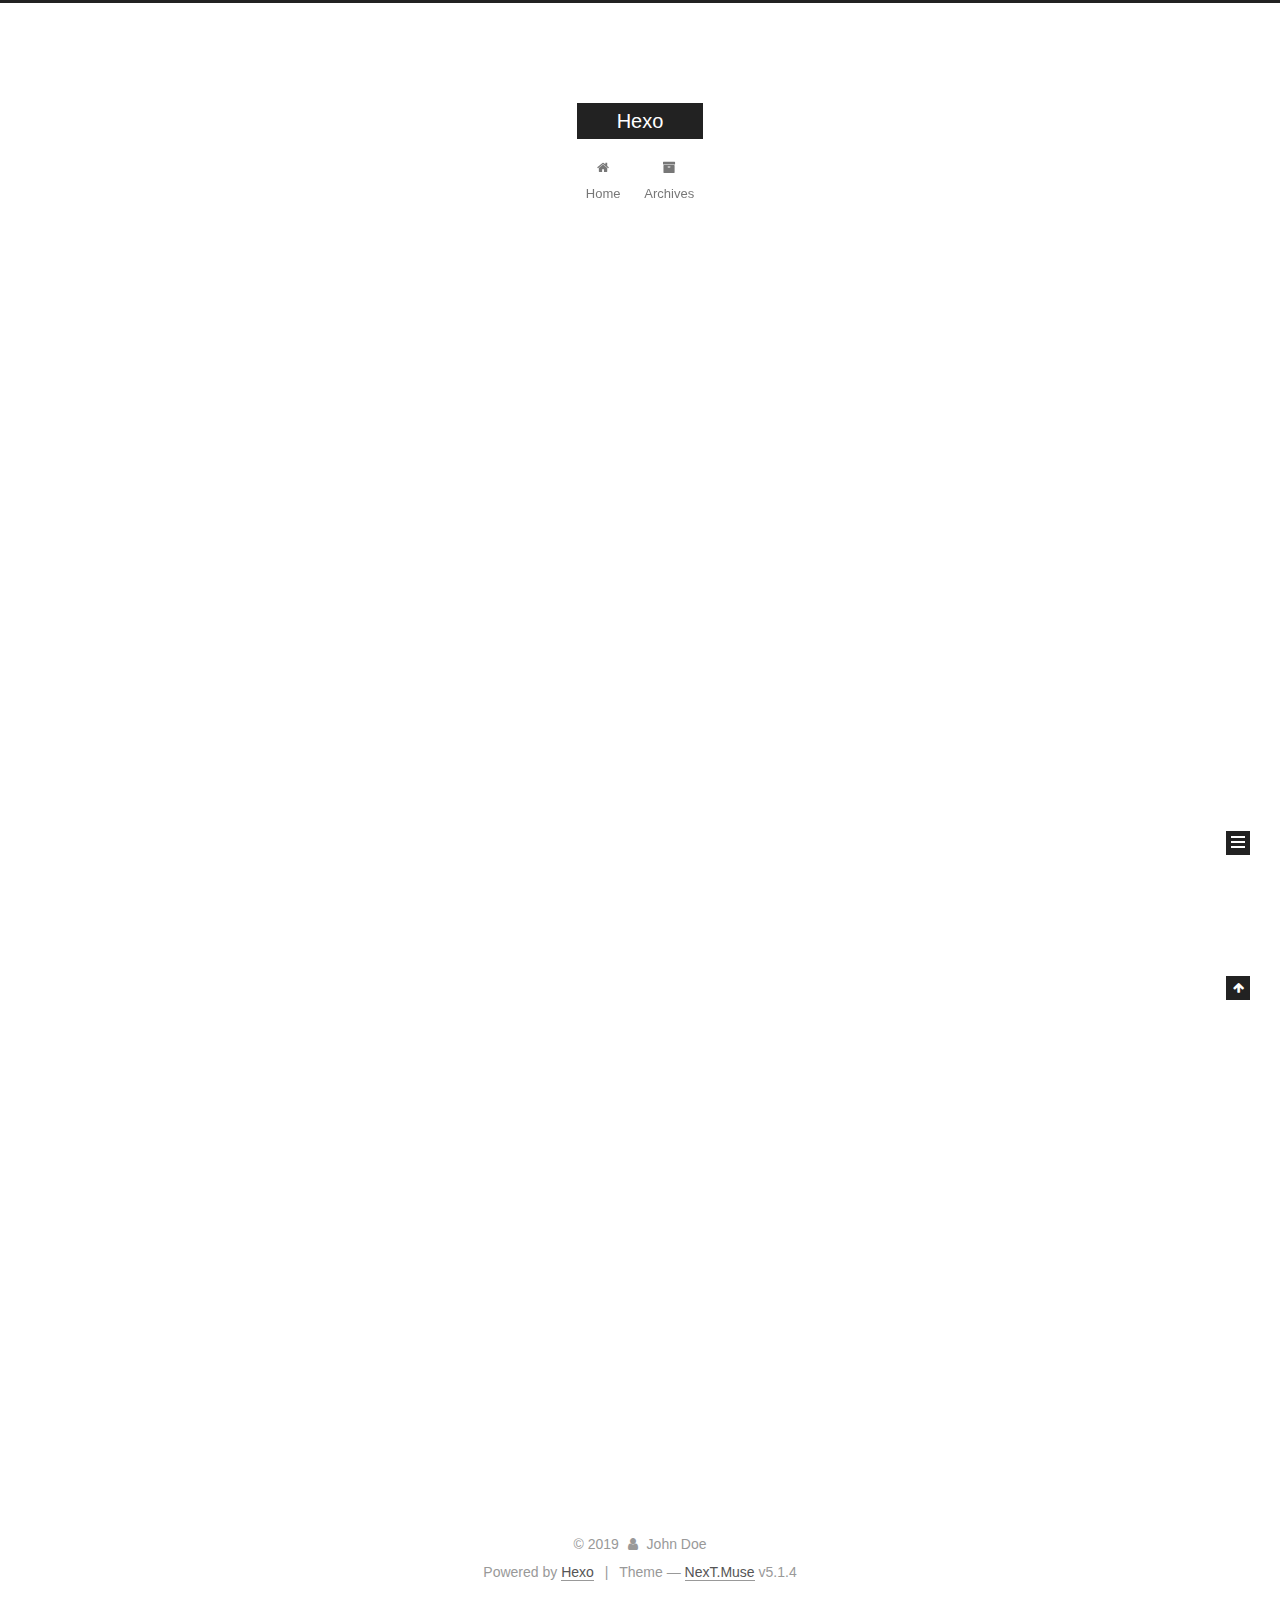
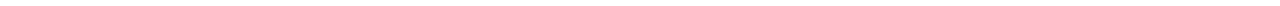
==== commit fe34a204: "Site updated: 2019-08-03 11:57:27" ====
--- a/index.html
+++ b/index.html
@@ -229,6 +229,135 @@
   
   
   <div class="post-block">
+    <link itemprop="mainEntityOfPage" href="http://yoursite.com/2019/08/03/My-New-Post/">
+
+    <span hidden itemprop="author" itemscope itemtype="http://schema.org/Person">
+      <meta itemprop="name" content="John Doe">
+      <meta itemprop="description" content>
+      <meta itemprop="image" content="/images/avatar.gif">
+    </span>
+
+    <span hidden itemprop="publisher" itemscope itemtype="http://schema.org/Organization">
+      <meta itemprop="name" content="Hexo">
+    </span>
+
+    
+      <header class="post-header">
+
+        
+        
+          <h1 class="post-title" itemprop="name headline">
+                
+                <a class="post-title-link" href="/2019/08/03/My-New-Post/" itemprop="url">My New Post</a></h1>
+        
+
+        <div class="post-meta">
+          <span class="post-time">
+            
+              <span class="post-meta-item-icon">
+                <i class="fa fa-calendar-o"></i>
+              </span>
+              
+                <span class="post-meta-item-text">Posted on</span>
+              
+              <time title="Post created" itemprop="dateCreated datePublished" datetime="2019-08-03T11:47:00+08:00">
+                2019-08-03
+              </time>
+            
+
+            
+
+            
+          </span>
+
+          
+
+          
+            
+              <span class="post-comments-count">
+                <span class="post-meta-divider">|</span>
+                <span class="post-meta-item-icon">
+                  <i class="fa fa-comment-o"></i>
+                </span>
+                <a href="/2019/08/03/My-New-Post/#comments" itemprop="discussionUrl">
+                  <span class="post-comments-count ds-thread-count" data-thread-key="2019/08/03/My-New-Post/" itemprop="commentCount"></span>
+                </a>
+              </span>
+            
+          
+
+          
+          
+
+          
+
+          
+
+          
+
+        </div>
+      </header>
+    
+
+    
+    
+    
+    <div class="post-body" itemprop="articleBody">
+
+      
+      
+
+      
+        
+          
+            
+          
+        
+      
+    </div>
+    
+    
+    
+
+    
+
+    
+
+    
+
+    <footer class="post-footer">
+      
+
+      
+
+      
+
+      
+      
+        <div class="post-eof"></div>
+      
+    </footer>
+  </div>
+  
+  
+  
+  </article>
+
+
+    
+      
+
+  
+
+  
+  
+  
+
+  <article class="post post-type-normal" itemscope itemtype="http://schema.org/Article">
+  
+  
+  
+  <div class="post-block">
     <link itemprop="mainEntityOfPage" href="http://yoursite.com/2019/08/02/hello-world/">
 
     <span hidden itemprop="author" itemscope itemtype="http://schema.org/Person">
@@ -274,6 +403,16 @@
 
           
             
+              <span class="post-comments-count">
+                <span class="post-meta-divider">|</span>
+                <span class="post-meta-item-icon">
+                  <i class="fa fa-comment-o"></i>
+                </span>
+                <a href="/2019/08/02/hello-world/#comments" itemprop="discussionUrl">
+                  <span class="post-comments-count ds-thread-count" data-thread-key="2019/08/02/hello-world/" itemprop="commentCount"></span>
+                </a>
+              </span>
+            
           
 
           
@@ -394,7 +533,7 @@
               
                 <a href="/archives/">
               
-                  <span class="site-state-item-count">1</span>
+                  <span class="site-state-item-count">2</span>
                   <span class="site-state-item-name">posts</span>
                 </a>
               </div>
@@ -408,6 +547,40 @@
 
           
 
+          
+            <div class="links-of-author motion-element">
+                
+                  <span class="links-of-author-item">
+                    <a href="your-github-url" target="_blank" title="GitHub">
+                      
+                        <i class="fa fa-fw fa-globe"></i>GitHub</a>
+                  </span>
+                
+                  <span class="links-of-author-item">
+                    <a href="your-twitter-url" target="_blank" title="Twitter">
+                      
+                        <i class="fa fa-fw fa-globe"></i>Twitter</a>
+                  </span>
+                
+                  <span class="links-of-author-item">
+                    <a href="your-weibo-url" target="_blank" title="Weibo">
+                      
+                        <i class="fa fa-fw fa-globe"></i>Weibo</a>
+                  </span>
+                
+                  <span class="links-of-author-item">
+                    <a href="your-douban-url" target="_blank" title="DouBan">
+                      
+                        <i class="fa fa-fw fa-globe"></i>DouBan</a>
+                  </span>
+                
+                  <span class="links-of-author-item">
+                    <a href="your-zhihu-url" target="_blank" title="ZhiHu">
+                      
+                        <i class="fa fa-fw fa-globe"></i>ZhiHu</a>
+                  </span>
+                
+            </div>
           
 
           
@@ -564,25 +737,35 @@
 
   
 
-
-  
-
-
-
-
-	
-
-
-
-
-
-  
-
-
-
-
-
-  
+  
+    
+  
+
+  <script type="text/javascript">
+    var duoshuoQuery = {short_name:"your-duoshuo-shortname"};
+    (function() {
+      var ds = document.createElement('script');
+      ds.type = 'text/javascript';ds.async = true;
+      ds.id = 'duoshuo-script';
+      ds.src = (document.location.protocol == 'https:' ? 'https:' : 'http:') + '//static.duoshuo.com/embed.js';
+      ds.charset = 'UTF-8';
+      (document.getElementsByTagName('head')[0]
+      || document.getElementsByTagName('body')[0]).appendChild(ds);
+    })();
+  </script>
+
+  
+    
+    
+    <script src="/lib/ua-parser-js/dist/ua-parser.min.js?v=0.7.9"></script>
+    <script src="/js/src/hook-duoshuo.js"></script>
+  
+
+
+
+
+
+
 
 
 
--- a/css/main.css
+++ b/css/main.css
@@ -1822,7 +1822,7 @@
   width: 4px;
   height: 4px;
   border-radius: 50%;
-  background: #df3093;
+  background: #382481;
 }
 .links-of-blogroll {
   font-size: 13px;
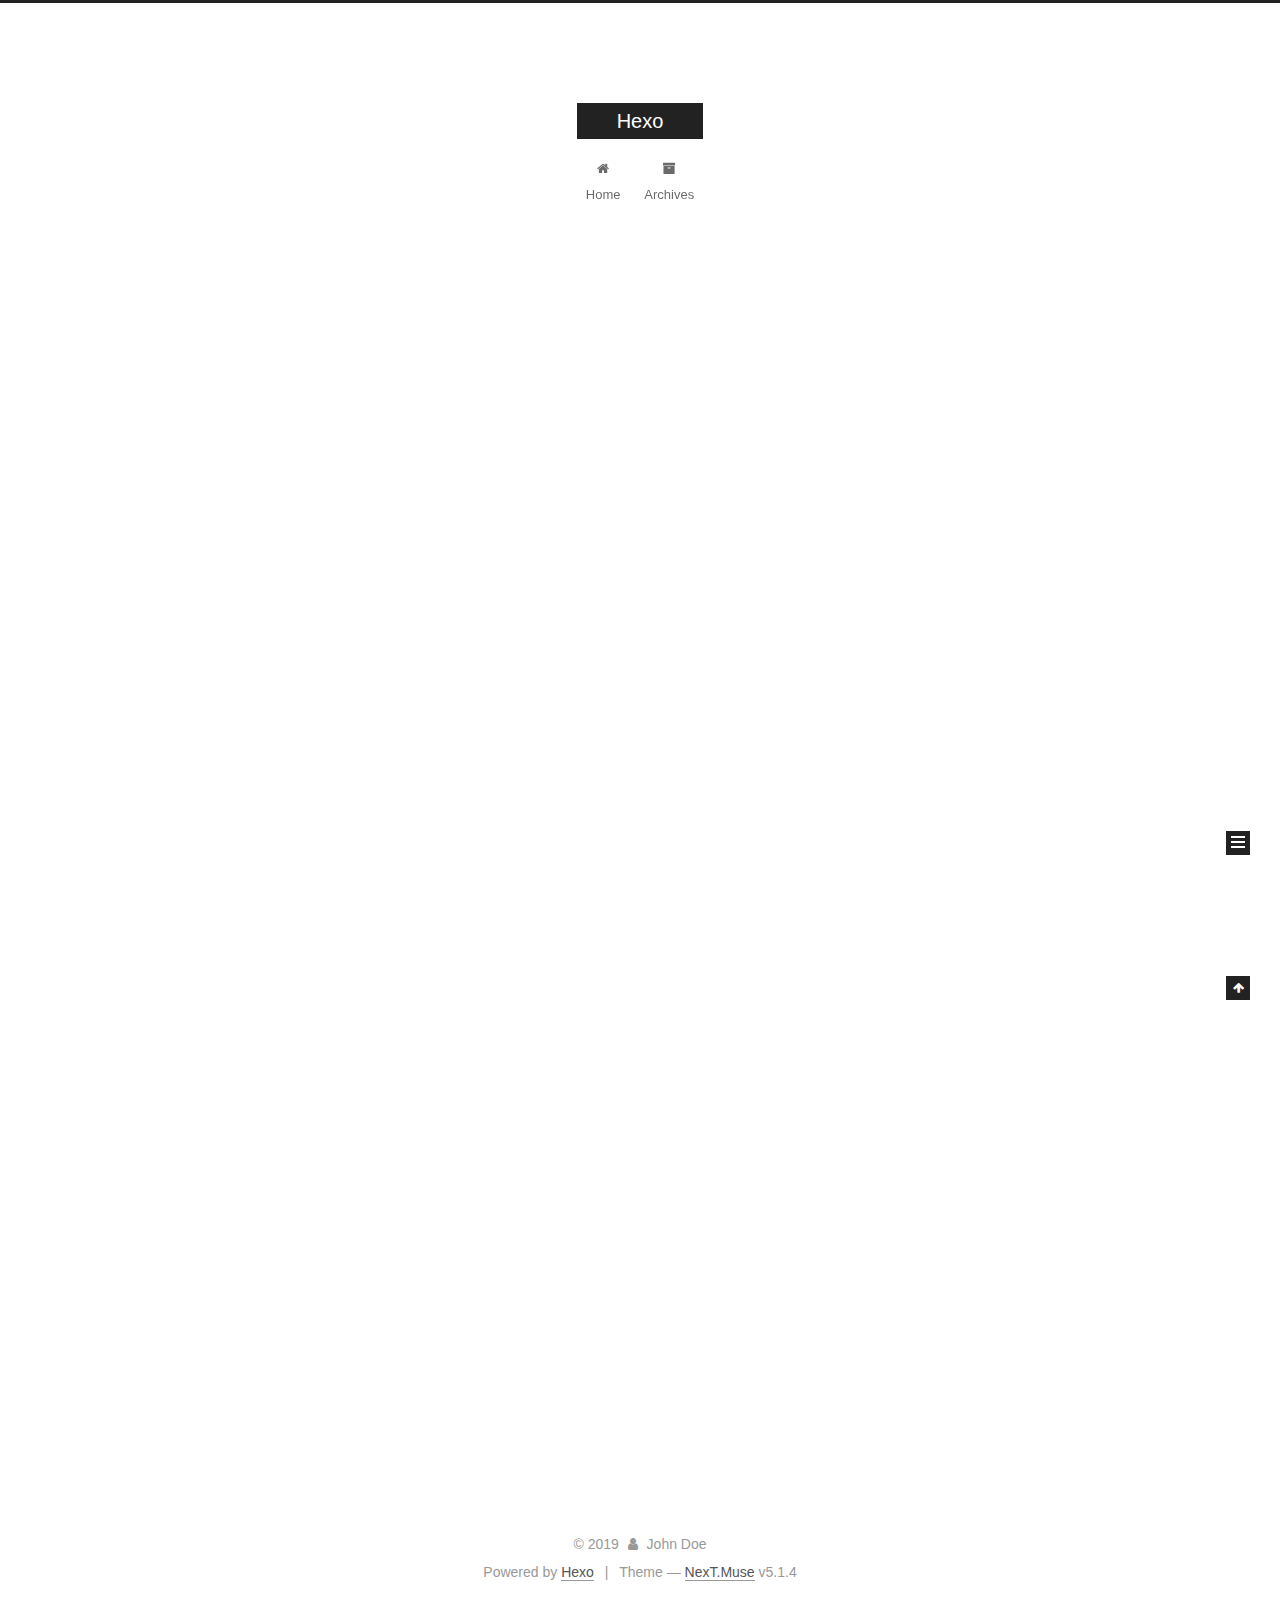
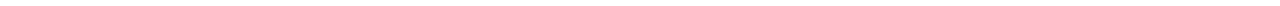
==== commit c1d38ed1: "Site updated: 2019-08-03 12:01:11" ====
--- a/index.html
+++ b/index.html
@@ -234,7 +234,7 @@
     <span hidden itemprop="author" itemscope itemtype="http://schema.org/Person">
       <meta itemprop="name" content="John Doe">
       <meta itemprop="description" content>
-      <meta itemprop="image" content="/images/avatar.gif">
+      <meta itemprop="image" content="/default_avatar.png">
     </span>
 
     <span hidden itemprop="publisher" itemscope itemtype="http://schema.org/Organization">
@@ -363,7 +363,7 @@
     <span hidden itemprop="author" itemscope itemtype="http://schema.org/Person">
       <meta itemprop="name" content="John Doe">
       <meta itemprop="description" content>
-      <meta itemprop="image" content="/images/avatar.gif">
+      <meta itemprop="image" content="/default_avatar.png">
     </span>
 
     <span hidden itemprop="publisher" itemscope itemtype="http://schema.org/Organization">
@@ -521,6 +521,8 @@
       <section class="site-overview-wrap sidebar-panel sidebar-panel-active">
         <div class="site-overview">
           <div class="site-author motion-element" itemprop="author" itemscope itemtype="http://schema.org/Person">
+            
+              <img class="site-author-image" itemprop="image" src="/default_avatar.png" alt="John Doe">
             
               <p class="site-author-name" itemprop="name">John Doe</p>
               <p class="site-description motion-element" itemprop="description"></p>
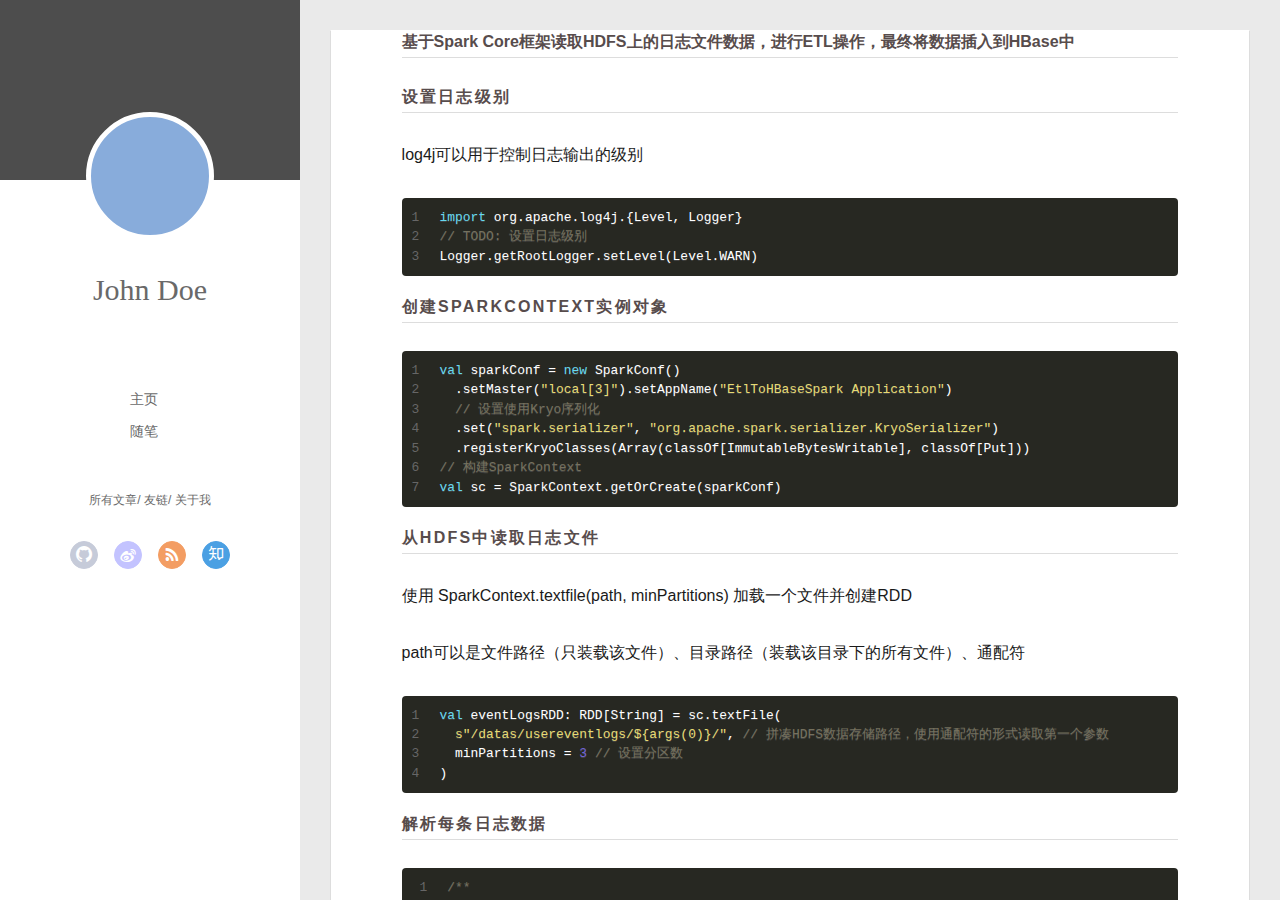
==== commit 58d924c9: "Site updated: 2019-08-03 12:30:52" ====
--- a/index.html
+++ b/index.html
@@ -1,445 +1,307 @@
 <!DOCTYPE html>
-
-
-
-  
-
-
-<html class="theme-next muse use-motion" lang>
+<html>
 <head><meta name="generator" content="Hexo 3.9.0">
-  <meta charset="UTF-8">
-<meta http-equiv="X-UA-Compatible" content="IE=edge">
-<meta name="viewport" content="width=device-width, initial-scale=1, maximum-scale=1">
-<meta name="theme-color" content="#222">
-
-
-
-
-
-
-
-
-
-<meta http-equiv="Cache-Control" content="no-transform">
-<meta http-equiv="Cache-Control" content="no-siteapp">
-
-
-
-
-
-
-
-
-
-
-
-
-
-
-
-
-  
-  
-  <link href="/lib/fancybox/source/jquery.fancybox.css?v=2.1.5" rel="stylesheet" type="text/css">
-
-
-
-
-
-
-
-<link href="/lib/font-awesome/css/font-awesome.min.css?v=4.6.2" rel="stylesheet" type="text/css">
-
-<link href="/css/main.css?v=5.1.4" rel="stylesheet" type="text/css">
-
-
-  <link rel="apple-touch-icon" sizes="180x180" href="/images/apple-touch-icon-next.png?v=5.1.4">
-
-
-  <link rel="icon" type="image/png" sizes="32x32" href="/images/favicon-32x32-next.png?v=5.1.4">
-
-
-  <link rel="icon" type="image/png" sizes="16x16" href="/images/favicon-16x16-next.png?v=5.1.4">
-
-
-  <link rel="mask-icon" href="/images/logo.svg?v=5.1.4" color="#222">
-
-
-
-
-
-  <meta name="keywords" content="Hexo, NexT">
-
-
-
-
-
-
-
-
-
-
-<meta property="og:type" content="website">
+  <meta charset="utf-8">
+  
+  <meta name="renderer" content="webkit">
+  <meta http-equiv="X-UA-Compatible" content="IE=edge">
+  <link rel="dns-prefetch" href="http://yoursite.com">
+  <title>Hexo</title>
+  <meta name="viewport" content="width=device-width, initial-scale=1, maximum-scale=1">
+  <meta property="og:type" content="website">
 <meta property="og:title" content="Hexo">
 <meta property="og:url" content="http://yoursite.com/index.html">
 <meta property="og:site_name" content="Hexo">
 <meta property="og:locale" content="default">
 <meta name="twitter:card" content="summary">
 <meta name="twitter:title" content="Hexo">
-
-
-
-<script type="text/javascript" id="hexo.configurations">
-  var NexT = window.NexT || {};
-  var CONFIG = {
-    root: '/',
-    scheme: 'Muse',
-    version: '5.1.4',
-    sidebar: {"position":"left","display":"post","offset":12,"b2t":false,"scrollpercent":false,"onmobile":false},
-    fancybox: true,
-    tabs: true,
-    motion: {"enable":true,"async":false,"transition":{"post_block":"fadeIn","post_header":"slideDownIn","post_body":"slideDownIn","coll_header":"slideLeftIn","sidebar":"slideUpIn"}},
-    duoshuo: {
-      userId: '0',
-      author: 'Author'
-    },
-    algolia: {
-      applicationID: '',
-      apiKey: '',
-      indexName: '',
-      hits: {"per_page":10},
-      labels: {"input_placeholder":"Search for Posts","hits_empty":"We didn't find any results for the search: ${query}","hits_stats":"${hits} results found in ${time} ms"}
+  
+    <link rel="alternative" href="/atom.xml" title="Hexo" type="application/atom+xml">
+  
+  
+    <link rel="icon" href="/favicon.png">
+  
+  <link rel="stylesheet" type="text/css" href="/./main.0cf68a.css">
+  <style type="text/css">
+  
+    #container.show {
+      background: linear-gradient(200deg,#a0cfe4,#e8c37e);
     }
-  };
-</script>
-
-
-
-  <link rel="canonical" href="http://yoursite.com/">
-
-
-
-
-
-  <title>Hexo</title>
-  
-
-
-
-
-
-
-
+  </style>
+  
+
+  
 
 </head>
-
-<body itemscope itemtype="http://schema.org/WebPage" lang="default">
-
-  
-  
-    
-  
-
-  <div class="container sidebar-position-left 
-  page-home">
-    <div class="headband"></div>
-
-    <header id="header" class="header" itemscope itemtype="http://schema.org/WPHeader">
-      <div class="header-inner"><div class="site-brand-wrapper">
-  <div class="site-meta ">
-    
-
-    <div class="custom-logo-site-title">
-      <a href="/" class="brand" rel="start">
-        <span class="logo-line-before"><i></i></span>
-        <span class="site-title">Hexo</span>
-        <span class="logo-line-after"><i></i></span>
-      </a>
-    </div>
-      
-        <p class="site-subtitle"></p>
-      
+</html>
+<body>
+  <div id="container" q-class="show:isCtnShow">
+    <canvas id="anm-canvas" class="anm-canvas"></canvas>
+    <div class="left-col" q-class="show:isShow">
+      
+<div class="overlay" style="background: #4d4d4d"></div>
+<div class="intrude-less">
+	<header id="header" class="inner">
+		<a href="/" class="profilepic">
+			<img src="" class="js-avatar">
+		</a>
+		<hgroup>
+		  <h1 class="header-author"><a href="/">John Doe</a></h1>
+		</hgroup>
+		
+
+		<nav class="header-menu">
+			<ul>
+			
+				<li><a href="/">主页</a></li>
+	        
+				<li><a href="/tags/随笔/">随笔</a></li>
+	        
+			</ul>
+		</nav>
+		<nav class="header-smart-menu">
+    		
+    			
+    			<a q-on="click: openSlider(e, 'innerArchive')" href="javascript:void(0)">所有文章</a>
+    			
+            
+    			
+    			<a q-on="click: openSlider(e, 'friends')" href="javascript:void(0)">友链</a>
+    			
+            
+    			
+    			<a q-on="click: openSlider(e, 'aboutme')" href="javascript:void(0)">关于我</a>
+    			
+            
+		</nav>
+		<nav class="header-nav">
+			<div class="social">
+				
+					<a class="github" target="_blank" href="#" title="github"><i class="icon-github"></i></a>
+		        
+					<a class="weibo" target="_blank" href="#" title="weibo"><i class="icon-weibo"></i></a>
+		        
+					<a class="rss" target="_blank" href="#" title="rss"><i class="icon-rss"></i></a>
+		        
+					<a class="zhihu" target="_blank" href="#" title="zhihu"><i class="icon-zhihu"></i></a>
+		        
+			</div>
+		</nav>
+	</header>		
+</div>
+
+    </div>
+    <div class="mid-col" q-class="show:isShow,hide:isShow|isFalse">
+      
+<nav id="mobile-nav">
+  	<div class="overlay js-overlay" style="background: #4d4d4d"></div>
+	<div class="btnctn js-mobile-btnctn">
+  		<div class="slider-trigger list" q-on="click: openSlider(e)"><i class="icon icon-sort"></i></div>
+	</div>
+	<div class="intrude-less">
+		<header id="header" class="inner">
+			<div class="profilepic">
+				<img src="" class="js-avatar">
+			</div>
+			<hgroup>
+			  <h1 class="header-author js-header-author">John Doe</h1>
+			</hgroup>
+			
+			
+			
+				
+			
+				
+			
+			
+			
+			<nav class="header-nav">
+				<div class="social">
+					
+						<a class="github" target="_blank" href="#" title="github"><i class="icon-github"></i></a>
+			        
+						<a class="weibo" target="_blank" href="#" title="weibo"><i class="icon-weibo"></i></a>
+			        
+						<a class="rss" target="_blank" href="#" title="rss"><i class="icon-rss"></i></a>
+			        
+						<a class="zhihu" target="_blank" href="#" title="zhihu"><i class="icon-zhihu"></i></a>
+			        
+				</div>
+			</nav>
+
+			<nav class="header-menu js-header-menu">
+				<ul style="width: 50%">
+				
+				
+					<li style="width: 50%"><a href="/">主页</a></li>
+		        
+					<li style="width: 50%"><a href="/tags/随笔/">随笔</a></li>
+		        
+				</ul>
+			</nav>
+		</header>				
+	</div>
+	<div class="mobile-mask" style="display:none" q-show="isShow"></div>
+</nav>
+
+      <div id="wrapper" class="body-wrap">
+        <div class="menu-l">
+          <div class="canvas-wrap">
+            <canvas data-colors="#eaeaea" data-sectionHeight="100" data-contentId="js-content" id="myCanvas1" class="anm-canvas"></canvas>
+          </div>
+          <div id="js-content" class="content-ll">
+            
+  
+    <article id="post-test" class="article article-type-post  article-index" itemscope itemprop="blogPost">
+  <div class="article-inner">
+    
+    <div class="article-entry" itemprop="articleBody">
+      
+        <h5 id="基于Spark-Core框架读取HDFS上的日志文件数据，进行ETL操作，最终将数据插入到HBase中"><a href="#基于Spark-Core框架读取HDFS上的日志文件数据，进行ETL操作，最终将数据插入到HBase中" class="headerlink" title="基于Spark Core框架读取HDFS上的日志文件数据，进行ETL操作，最终将数据插入到HBase中"></a>基于Spark Core框架读取HDFS上的日志文件数据，进行ETL操作，最终将数据插入到HBase中</h5><h4 id="设置日志级别"><a href="#设置日志级别" class="headerlink" title="设置日志级别"></a>设置日志级别</h4><p>log4j可以用于控制日志输出的级别<br></p>
+<figure class="highlight scala"><table><tr><td class="gutter"><pre><span class="line">1</span><br><span class="line">2</span><br><span class="line">3</span><br></pre></td><td class="code"><pre><span class="line"><span class="keyword">import</span> org.apache.log4j.&#123;<span class="type">Level</span>, <span class="type">Logger</span>&#125;</span><br><span class="line"><span class="comment">// <span class="doctag">TODO:</span> 设置日志级别</span></span><br><span class="line"><span class="type">Logger</span>.getRootLogger.setLevel(<span class="type">Level</span>.<span class="type">WARN</span>)</span><br></pre></td></tr></table></figure>
+
+<h4 id="创建SparkContext实例对象"><a href="#创建SparkContext实例对象" class="headerlink" title="创建SparkContext实例对象"></a>创建SparkContext实例对象</h4><figure class="highlight scala"><table><tr><td class="gutter"><pre><span class="line">1</span><br><span class="line">2</span><br><span class="line">3</span><br><span class="line">4</span><br><span class="line">5</span><br><span class="line">6</span><br><span class="line">7</span><br></pre></td><td class="code"><pre><span class="line"><span class="keyword">val</span> sparkConf = <span class="keyword">new</span> <span class="type">SparkConf</span>()</span><br><span class="line">  .setMaster(<span class="string">"local[3]"</span>).setAppName(<span class="string">"EtlToHBaseSpark Application"</span>)</span><br><span class="line">  <span class="comment">// 设置使用Kryo序列化</span></span><br><span class="line">  .set(<span class="string">"spark.serializer"</span>, <span class="string">"org.apache.spark.serializer.KryoSerializer"</span>)</span><br><span class="line">  .registerKryoClasses(<span class="type">Array</span>(classOf[<span class="type">ImmutableBytesWritable</span>], classOf[<span class="type">Put</span>]))</span><br><span class="line"><span class="comment">// 构建SparkContext</span></span><br><span class="line"><span class="keyword">val</span> sc = <span class="type">SparkContext</span>.getOrCreate(sparkConf)</span><br></pre></td></tr></table></figure>
+
+<h4 id="从HDFS中读取日志文件"><a href="#从HDFS中读取日志文件" class="headerlink" title="从HDFS中读取日志文件"></a>从HDFS中读取日志文件</h4><p>使用 SparkContext.textfile(path, minPartitions) 加载一个文件并创建RDD</p>
+<p>path可以是文件路径（只装载该文件）、目录路径（装载该目录下的所有文件）、通配符</p>
+<figure class="highlight scala"><table><tr><td class="gutter"><pre><span class="line">1</span><br><span class="line">2</span><br><span class="line">3</span><br><span class="line">4</span><br></pre></td><td class="code"><pre><span class="line"><span class="keyword">val</span> eventLogsRDD: <span class="type">RDD</span>[<span class="type">String</span>] = sc.textFile(</span><br><span class="line">  <span class="string">s"/datas/usereventlogs/<span class="subst">$&#123;args(0)&#125;</span>/"</span>, <span class="comment">// 拼凑HDFS数据存储路径，使用通配符的形式读取第一个参数</span></span><br><span class="line">  minPartitions = <span class="number">3</span> <span class="comment">// 设置分区数</span></span><br><span class="line">)</span><br></pre></td></tr></table></figure>
+
+<h4 id="解析每条日志数据"><a href="#解析每条日志数据" class="headerlink" title="解析每条日志数据"></a>解析每条日志数据</h4><figure class="highlight scala"><table><tr><td class="gutter"><pre><span class="line">1</span><br><span class="line">2</span><br><span class="line">3</span><br><span class="line">4</span><br><span class="line">5</span><br><span class="line">6</span><br><span class="line">7</span><br><span class="line">8</span><br><span class="line">9</span><br><span class="line">10</span><br><span class="line">11</span><br></pre></td><td class="code"><pre><span class="line"><span class="comment">/**</span></span><br><span class="line"><span class="comment">  * <span class="doctag">TODO:</span> a. 依据传入的处理日期，读取存储在HDFS上日志文件</span></span><br><span class="line"><span class="comment">  */</span></span><br><span class="line"><span class="keyword">val</span> parseEventLogsRDD: <span class="type">RDD</span>[(<span class="type">String</span>, util.<span class="type">Map</span>[<span class="type">String</span>, <span class="type">String</span>])] = eventLogsRDD</span><br><span class="line">  <span class="comment">// 通过解析工具类，按照日志数据格式规则解析数据，存储到Map集合中</span></span><br><span class="line">  .mapPartitions(iter =&gt; &#123;</span><br><span class="line">  iter.map(log =&gt; &#123;</span><br><span class="line">    <span class="comment">// 以二元组</span></span><br><span class="line">    (eventAlias, logInfo)</span><br><span class="line">  &#125;) <span class="comment">//</span></span><br><span class="line">&#125;)</span><br></pre></td></tr></table></figure>
+
+<figure class="highlight scala"><table><tr><td class="gutter"><pre><span class="line">1</span><br><span class="line">2</span><br><span class="line">3</span><br><span class="line">4</span><br><span class="line">5</span><br><span class="line">6</span><br><span class="line">7</span><br><span class="line">8</span><br><span class="line">9</span><br><span class="line">10</span><br><span class="line">11</span><br><span class="line">12</span><br><span class="line">13</span><br><span class="line">14</span><br><span class="line">15</span><br><span class="line">16</span><br></pre></td><td class="code"><pre><span class="line"><span class="comment">/**</span></span><br><span class="line"><span class="comment">  * <span class="doctag">TODO:</span> b. 解析每条日志数据</span></span><br><span class="line"><span class="comment">  */</span></span><br><span class="line"><span class="comment">// 日志数据格式：IP地址^A服务器时间^Ahost^A请求参数</span></span><br><span class="line"><span class="keyword">val</span> parseEventLogsRDD: <span class="type">RDD</span>[(<span class="type">String</span>, util.<span class="type">Map</span>[<span class="type">String</span>, <span class="type">String</span>])] = eventLogsRDD</span><br><span class="line">  <span class="comment">// 通过解析工具类，按照日志数据格式规则解析数据，存储到Map集合中</span></span><br><span class="line">  .mapPartitions(iter =&gt; &#123;</span><br><span class="line">  iter.map(log =&gt; &#123;</span><br><span class="line">    <span class="comment">// 调用工具类进行解析得到 Map集合</span></span><br><span class="line">    <span class="keyword">val</span> logInfo: util.<span class="type">Map</span>[<span class="type">String</span>, <span class="type">String</span>] = <span class="keyword">new</span> <span class="type">LogParser</span>().handleLogParser(log)</span><br><span class="line">    <span class="comment">// 获取事件类型</span></span><br><span class="line">    <span class="keyword">val</span> eventAlias = logInfo.get(<span class="type">EventLogConstants</span>.<span class="type">LOG_COLUMN_NAME_EVENT_NAME</span>)</span><br><span class="line">    <span class="comment">// 以二元组的形式返回</span></span><br><span class="line">    (eventAlias, logInfo)</span><br><span class="line">  &#125;) <span class="comment">//</span></span><br><span class="line">&#125;)</span><br></pre></td></tr></table></figure>
+
+<h4 id="map-方法和mapPartition-方法"><a href="#map-方法和mapPartition-方法" class="headerlink" title="map()方法和mapPartition()方法"></a>map()方法和mapPartition()方法</h4><figure class="highlight scala"><table><tr><td class="gutter"><pre><span class="line">1</span><br><span class="line">2</span><br><span class="line">3</span><br></pre></td><td class="code"><pre><span class="line"><span class="function"><span class="keyword">def</span> <span class="title">map</span></span>[<span class="type">B</span>](f : scala.<span class="type">Function1</span>[<span class="type">A</span>, <span class="type">B</span>]) : scala.collection.<span class="type">Iterator</span>[<span class="type">B</span>] = &#123; <span class="comment">/* compiled code */</span> &#125;</span><br><span class="line"></span><br><span class="line"><span class="function"><span class="keyword">def</span> <span class="title">mapPartitions</span></span>[<span class="type">U</span>](f : scala.<span class="type">Function1</span>[scala.<span class="type">Iterator</span>[<span class="type">T</span>], scala.<span class="type">Iterator</span>[<span class="type">U</span>]], preservesPartitioning : scala.<span class="type">Boolean</span> = &#123; <span class="comment">/* compiled code */</span> &#125;)(<span class="keyword">implicit</span> evidence$<span class="number">6</span> : scala.reflect.<span class="type">ClassTag</span>[<span class="type">U</span>]) : org.apache.spark.rdd.<span class="type">RDD</span>[<span class="type">U</span>] = &#123; <span class="comment">/* compiled code */</span> &#125;</span><br></pre></td></tr></table></figure>
+
+<p>查看源码可知，map()方法和mapPartition()方法传入的第一个参数都是Iterator迭代器，因此上面的代码可以理解为</p>
+<p><img src="C:%5CUsers%5CRichardWong%5CAppData%5CRoaming%5CTypora%5Ctypora-user-images%5C1564753791857.png" alt="1564753791857"></p>
+<h4 id="MapPartitions与Map对比"><a href="#MapPartitions与Map对比" class="headerlink" title="MapPartitions与Map对比"></a>MapPartitions与Map对比</h4><p>MapPartitions的优点：<br>假设有N个元素，有M个分区，那么map的函数的将被调用N次，而mapPartitions被调用M次，当在映射的过程中不断的创建对象时就可以使用mapPartitions比map的效率要高很多，比如当向数据库写入数据时，如果使用map就需要为每个元素创建connection对象，但使用mapPartitions的话就需要为每个分区创建connetcion对象<br>MapPartitions的缺点：<br>在调用函数的时候会将整个partition的数据，在内存不足的情况下，无法通过GC回收已经处理完的部分数据，容易造成OOM，但普通的map操作在一次只处理一条数据，处理完的数据就及时回收，相对来说更不容易出现OOM</p>
+<h3 id="广播变量"><a href="#广播变量" class="headerlink" title="广播变量"></a>广播变量</h3><figure class="highlight scala"><table><tr><td class="gutter"><pre><span class="line">1</span><br><span class="line">2</span><br><span class="line">3</span><br><span class="line">4</span><br><span class="line">5</span><br><span class="line">6</span><br><span class="line">7</span><br></pre></td><td class="code"><pre><span class="line"><span class="comment">// 使用列表List存储六种事件类型</span></span><br><span class="line"><span class="keyword">val</span> eventTypeList = <span class="type">List</span>(</span><br><span class="line">  <span class="type">EventEnum</span>.<span class="type">LAUNCH</span>, <span class="type">EventEnum</span>.<span class="type">PAGEVIEW</span>, <span class="type">EventEnum</span>.<span class="type">EVENT</span>,</span><br><span class="line">  <span class="type">EventEnum</span>.<span class="type">CHARGEREQUEST</span>, <span class="type">EventEnum</span>.<span class="type">CHARGEREFUND</span>, <span class="type">EventEnum</span>.<span class="type">CHARGESUCCESS</span></span><br><span class="line">)</span><br><span class="line"><span class="comment">// <span class="doctag">TODO:</span> 通过广播变量将事件类型的列表广播给各个Executor（存储内存中）</span></span><br><span class="line"><span class="keyword">val</span> eventTypeListBroadcast: <span class="type">Broadcast</span>[<span class="type">List</span>[<span class="type">EventEnum</span>]] = sc.broadcast(eventTypeList)</span><br></pre></td></tr></table></figure>
+
+
+      
+
+      
+    </div>
+    <div class="article-info article-info-index">
+      
+      
+      
+
+      
+        <p class="article-more-link">
+          <a class="article-more-a" href="/2019/08/03/test/">展开全文 >></a>
+        </p>
+      
+
+      
+      <div class="clearfix"></div>
+    </div>
   </div>
-
-  <div class="site-nav-toggle">
-    <button>
-      <span class="btn-bar"></span>
-      <span class="btn-bar"></span>
-      <span class="btn-bar"></span>
-    </button>
+</article>
+
+<aside class="wrap-side-operation">
+    <div class="mod-side-operation">
+        
+        <div class="jump-container" id="js-jump-container" style="display:none;">
+            <a href="javascript:void(0)" class="mod-side-operation__jump-to-top">
+                <i class="icon-font icon-back"></i>
+            </a>
+            <div id="js-jump-plan-container" class="jump-plan-container" style="top: -11px;">
+                <i class="icon-font icon-plane jump-plane"></i>
+            </div>
+        </div>
+        
+        
+    </div>
+</aside>
+
+
+
+
+  
+    <article id="post-My-New-Post" class="article article-type-post  article-index" itemscope itemprop="blogPost">
+  <div class="article-inner">
+    
+      <header class="article-header">
+        
+  
+    <h1 itemprop="name">
+      <a class="article-title" href="/2019/08/03/My-New-Post/">My New Post</a>
+    </h1>
+  
+
+        
+        <a href="/2019/08/03/My-New-Post/" class="archive-article-date">
+  	<time datetime="2019-08-03T03:47:00.000Z" itemprop="datePublished"><i class="icon-calendar icon"></i>2019-08-03</time>
+</a>
+        
+      </header>
+    
+    <div class="article-entry" itemprop="articleBody">
+      
+        
+      
+
+      
+    </div>
+    <div class="article-info article-info-index">
+      
+      
+      
+
+      
+        <p class="article-more-link">
+          <a class="article-more-a" href="/2019/08/03/My-New-Post/">展开全文 >></a>
+        </p>
+      
+
+      
+      <div class="clearfix"></div>
+    </div>
   </div>
-</div>
-
-<nav class="site-nav">
-  
-
-  
-    <ul id="menu" class="menu">
-      
-        
-        <li class="menu-item menu-item-home">
-          <a href="/" rel="section">
-            
-              <i class="menu-item-icon fa fa-fw fa-home"></i> <br>
-            
-            Home
-          </a>
-        </li>
-      
-        
-        <li class="menu-item menu-item-archives">
-          <a href="/archives/" rel="section">
-            
-              <i class="menu-item-icon fa fa-fw fa-archive"></i> <br>
-            
-            Archives
-          </a>
-        </li>
-      
-
-      
-    </ul>
-  
-
-  
-</nav>
-
-
-
- </div>
-    </header>
-
-    <main id="main" class="main">
-      <div class="main-inner">
-        <div class="content-wrap">
-          <div id="content" class="content">
-            
-  <section id="posts" class="posts-expand">
-    
-      
-
-  
-
-  
-  
-  
-
-  <article class="post post-type-normal" itemscope itemtype="http://schema.org/Article">
-  
-  
-  
-  <div class="post-block">
-    <link itemprop="mainEntityOfPage" href="http://yoursite.com/2019/08/03/My-New-Post/">
-
-    <span hidden itemprop="author" itemscope itemtype="http://schema.org/Person">
-      <meta itemprop="name" content="John Doe">
-      <meta itemprop="description" content>
-      <meta itemprop="image" content="/default_avatar.png">
-    </span>
-
-    <span hidden itemprop="publisher" itemscope itemtype="http://schema.org/Organization">
-      <meta itemprop="name" content="Hexo">
-    </span>
-
-    
-      <header class="post-header">
-
-        
-        
-          <h1 class="post-title" itemprop="name headline">
-                
-                <a class="post-title-link" href="/2019/08/03/My-New-Post/" itemprop="url">My New Post</a></h1>
-        
-
-        <div class="post-meta">
-          <span class="post-time">
-            
-              <span class="post-meta-item-icon">
-                <i class="fa fa-calendar-o"></i>
-              </span>
-              
-                <span class="post-meta-item-text">Posted on</span>
-              
-              <time title="Post created" itemprop="dateCreated datePublished" datetime="2019-08-03T11:47:00+08:00">
-                2019-08-03
-              </time>
-            
-
-            
-
-            
-          </span>
-
-          
-
-          
-            
-              <span class="post-comments-count">
-                <span class="post-meta-divider">|</span>
-                <span class="post-meta-item-icon">
-                  <i class="fa fa-comment-o"></i>
-                </span>
-                <a href="/2019/08/03/My-New-Post/#comments" itemprop="discussionUrl">
-                  <span class="post-comments-count ds-thread-count" data-thread-key="2019/08/03/My-New-Post/" itemprop="commentCount"></span>
-                </a>
-              </span>
-            
-          
-
-          
-          
-
-          
-
-          
-
-          
-
-        </div>
+</article>
+
+<aside class="wrap-side-operation">
+    <div class="mod-side-operation">
+        
+        <div class="jump-container" id="js-jump-container" style="display:none;">
+            <a href="javascript:void(0)" class="mod-side-operation__jump-to-top">
+                <i class="icon-font icon-back"></i>
+            </a>
+            <div id="js-jump-plan-container" class="jump-plan-container" style="top: -11px;">
+                <i class="icon-font icon-plane jump-plane"></i>
+            </div>
+        </div>
+        
+        
+    </div>
+</aside>
+
+
+
+
+  
+    <article id="post-hello-world" class="article article-type-post  article-index" itemscope itemprop="blogPost">
+  <div class="article-inner">
+    
+      <header class="article-header">
+        
+  
+    <h1 itemprop="name">
+      <a class="article-title" href="/2019/08/02/hello-world/">Hello World</a>
+    </h1>
+  
+
+        
+        <a href="/2019/08/02/hello-world/" class="archive-article-date">
+  	<time datetime="2019-08-02T15:01:56.292Z" itemprop="datePublished"><i class="icon-calendar icon"></i>2019-08-02</time>
+</a>
+        
       </header>
     
-
-    
-    
-    
-    <div class="post-body" itemprop="articleBody">
-
-      
-      
-
-      
-        
-          
-            
-          
-        
-      
-    </div>
-    
-    
-    
-
-    
-
-    
-
-    
-
-    <footer class="post-footer">
-      
-
-      
-
-      
-
-      
-      
-        <div class="post-eof"></div>
-      
-    </footer>
-  </div>
-  
-  
-  
-  </article>
-
-
-    
-      
-
-  
-
-  
-  
-  
-
-  <article class="post post-type-normal" itemscope itemtype="http://schema.org/Article">
-  
-  
-  
-  <div class="post-block">
-    <link itemprop="mainEntityOfPage" href="http://yoursite.com/2019/08/02/hello-world/">
-
-    <span hidden itemprop="author" itemscope itemtype="http://schema.org/Person">
-      <meta itemprop="name" content="John Doe">
-      <meta itemprop="description" content>
-      <meta itemprop="image" content="/default_avatar.png">
-    </span>
-
-    <span hidden itemprop="publisher" itemscope itemtype="http://schema.org/Organization">
-      <meta itemprop="name" content="Hexo">
-    </span>
-
-    
-      <header class="post-header">
-
-        
-        
-          <h1 class="post-title" itemprop="name headline">
-                
-                <a class="post-title-link" href="/2019/08/02/hello-world/" itemprop="url">Hello World</a></h1>
-        
-
-        <div class="post-meta">
-          <span class="post-time">
-            
-              <span class="post-meta-item-icon">
-                <i class="fa fa-calendar-o"></i>
-              </span>
-              
-                <span class="post-meta-item-text">Posted on</span>
-              
-              <time title="Post created" itemprop="dateCreated datePublished" datetime="2019-08-02T23:01:56+08:00">
-                2019-08-02
-              </time>
-            
-
-            
-
-            
-          </span>
-
-          
-
-          
-            
-              <span class="post-comments-count">
-                <span class="post-meta-divider">|</span>
-                <span class="post-meta-item-icon">
-                  <i class="fa fa-comment-o"></i>
-                </span>
-                <a href="/2019/08/02/hello-world/#comments" itemprop="discussionUrl">
-                  <span class="post-comments-count ds-thread-count" data-thread-key="2019/08/02/hello-world/" itemprop="commentCount"></span>
-                </a>
-              </span>
-            
-          
-
-          
-          
-
-          
-
-          
-
-          
-
-        </div>
-      </header>
-    
-
-    
-    
-    
-    <div class="post-body" itemprop="articleBody">
-
-      
-      
-
-      
-        
-          
-            <p>Welcome to <a href="https://hexo.io/" target="_blank" rel="noopener">Hexo</a>! This is your very first post. Check <a href="https://hexo.io/docs/" target="_blank" rel="noopener">documentation</a> for more info. If you get any problems when using Hexo, you can find the answer in <a href="https://hexo.io/docs/troubleshooting.html" target="_blank" rel="noopener">troubleshooting</a> or you can ask me on <a href="https://github.com/hexojs/hexo/issues" target="_blank" rel="noopener">GitHub</a>.</p>
+    <div class="article-entry" itemprop="articleBody">
+      
+        <p>Welcome to <a href="https://hexo.io/" target="_blank" rel="noopener">Hexo</a>! This is your very first post. Check <a href="https://hexo.io/docs/" target="_blank" rel="noopener">documentation</a> for more info. If you get any problems when using Hexo, you can find the answer in <a href="https://hexo.io/docs/troubleshooting.html" target="_blank" rel="noopener">troubleshooting</a> or you can ask me on <a href="https://github.com/hexojs/hexo/issues" target="_blank" rel="noopener">GitHub</a>.</p>
 <h2 id="Quick-Start"><a href="#Quick-Start" class="headerlink" title="Quick Start"></a>Quick Start</h2><h3 id="Create-a-new-post"><a href="#Create-a-new-post" class="headerlink" title="Create a new post"></a>Create a new post</h3><figure class="highlight bash"><table><tr><td class="gutter"><pre><span class="line">1</span><br></pre></td><td class="code"><pre><span class="line">$ hexo new <span class="string">"My New Post"</span></span><br></pre></td></tr></table></figure>
 
 <p>More info: <a href="https://hexo.io/docs/writing.html" target="_blank" rel="noopener">Writing</a></p>
@@ -453,353 +315,293 @@
 
 <p>More info: <a href="https://hexo.io/docs/deployment.html" target="_blank" rel="noopener">Deployment</a></p>
 
+      
+
+      
+    </div>
+    <div class="article-info article-info-index">
+      
+      
+      
+
+      
+        <p class="article-more-link">
+          <a class="article-more-a" href="/2019/08/02/hello-world/">展开全文 >></a>
+        </p>
+      
+
+      
+      <div class="clearfix"></div>
+    </div>
+  </div>
+</article>
+
+<aside class="wrap-side-operation">
+    <div class="mod-side-operation">
+        
+        <div class="jump-container" id="js-jump-container" style="display:none;">
+            <a href="javascript:void(0)" class="mod-side-operation__jump-to-top">
+                <i class="icon-font icon-back"></i>
+            </a>
+            <div id="js-jump-plan-container" class="jump-plan-container" style="top: -11px;">
+                <i class="icon-font icon-plane jump-plane"></i>
+            </div>
+        </div>
+        
+        
+    </div>
+</aside>
+
+
+
+
+  
+  
+
+
+          </div>
+        </div>
+      </div>
+      <footer id="footer">
+  <div class="outer">
+    <div id="footer-info">
+    	<div class="footer-left">
+    		&copy; 2019 John Doe
+    	</div>
+      	<div class="footer-right">
+      		<a href="http://hexo.io/" target="_blank">Hexo</a>  Theme <a href="https://github.com/litten/hexo-theme-yilia" target="_blank">Yilia</a> by Litten
+      	</div>
+    </div>
+  </div>
+</footer>
+    </div>
+    <script>
+	var yiliaConfig = {
+		mathjax: false,
+		isHome: true,
+		isPost: false,
+		isArchive: false,
+		isTag: false,
+		isCategory: false,
+		open_in_new: false,
+		toc_hide_index: true,
+		root: "/",
+		innerArchive: true,
+		showTags: false
+	}
+</script>
+
+<script>!function(t){function n(e){if(r[e])return r[e].exports;var i=r[e]={exports:{},id:e,loaded:!1};return t[e].call(i.exports,i,i.exports,n),i.loaded=!0,i.exports}var r={};n.m=t,n.c=r,n.p="./",n(0)}([function(t,n,r){r(195),t.exports=r(191)},function(t,n,r){var e=r(3),i=r(52),o=r(27),u=r(28),c=r(53),f="prototype",a=function(t,n,r){var s,l,h,v,p=t&a.F,d=t&a.G,y=t&a.S,g=t&a.P,b=t&a.B,m=d?e:y?e[n]||(e[n]={}):(e[n]||{})[f],x=d?i:i[n]||(i[n]={}),w=x[f]||(x[f]={});d&&(r=n);for(s in r)l=!p&&m&&void 0!==m[s],h=(l?m:r)[s],v=b&&l?c(h,e):g&&"function"==typeof h?c(Function.call,h):h,m&&u(m,s,h,t&a.U),x[s]!=h&&o(x,s,v),g&&w[s]!=h&&(w[s]=h)};e.core=i,a.F=1,a.G=2,a.S=4,a.P=8,a.B=16,a.W=32,a.U=64,a.R=128,t.exports=a},function(t,n,r){var e=r(6);t.exports=function(t){if(!e(t))throw TypeError(t+" is not an object!");return t}},function(t,n){var r=t.exports="undefined"!=typeof window&&window.Math==Math?window:"undefined"!=typeof self&&self.Math==Math?self:Function("return this")();"number"==typeof __g&&(__g=r)},function(t,n){t.exports=function(t){try{return!!t()}catch(t){return!0}}},function(t,n){var r=t.exports="undefined"!=typeof window&&window.Math==Math?window:"undefined"!=typeof self&&self.Math==Math?self:Function("return this")();"number"==typeof __g&&(__g=r)},function(t,n){t.exports=function(t){return"object"==typeof t?null!==t:"function"==typeof t}},function(t,n,r){var e=r(126)("wks"),i=r(76),o=r(3).Symbol,u="function"==typeof o;(t.exports=function(t){return e[t]||(e[t]=u&&o[t]||(u?o:i)("Symbol."+t))}).store=e},function(t,n){var r={}.hasOwnProperty;t.exports=function(t,n){return r.call(t,n)}},function(t,n,r){var e=r(94),i=r(33);t.exports=function(t){return e(i(t))}},function(t,n,r){t.exports=!r(4)(function(){return 7!=Object.defineProperty({},"a",{get:function(){return 7}}).a})},function(t,n,r){var e=r(2),i=r(167),o=r(50),u=Object.defineProperty;n.f=r(10)?Object.defineProperty:function(t,n,r){if(e(t),n=o(n,!0),e(r),i)try{return u(t,n,r)}catch(t){}if("get"in r||"set"in r)throw TypeError("Accessors not supported!");return"value"in r&&(t[n]=r.value),t}},function(t,n,r){t.exports=!r(18)(function(){return 7!=Object.defineProperty({},"a",{get:function(){return 7}}).a})},function(t,n,r){var e=r(14),i=r(22);t.exports=r(12)?function(t,n,r){return e.f(t,n,i(1,r))}:function(t,n,r){return t[n]=r,t}},function(t,n,r){var e=r(20),i=r(58),o=r(42),u=Object.defineProperty;n.f=r(12)?Object.defineProperty:function(t,n,r){if(e(t),n=o(n,!0),e(r),i)try{return u(t,n,r)}catch(t){}if("get"in r||"set"in r)throw TypeError("Accessors not supported!");return"value"in r&&(t[n]=r.value),t}},function(t,n,r){var e=r(40)("wks"),i=r(23),o=r(5).Symbol,u="function"==typeof o;(t.exports=function(t){return e[t]||(e[t]=u&&o[t]||(u?o:i)("Symbol."+t))}).store=e},function(t,n,r){var e=r(67),i=Math.min;t.exports=function(t){return t>0?i(e(t),9007199254740991):0}},function(t,n,r){var e=r(46);t.exports=function(t){return Object(e(t))}},function(t,n){t.exports=function(t){try{return!!t()}catch(t){return!0}}},function(t,n,r){var e=r(63),i=r(34);t.exports=Object.keys||function(t){return e(t,i)}},function(t,n,r){var e=r(21);t.exports=function(t){if(!e(t))throw TypeError(t+" is not an object!");return t}},function(t,n){t.exports=function(t){return"object"==typeof t?null!==t:"function"==typeof t}},function(t,n){t.exports=function(t,n){return{enumerable:!(1&t),configurable:!(2&t),writable:!(4&t),value:n}}},function(t,n){var r=0,e=Math.random();t.exports=function(t){return"Symbol(".concat(void 0===t?"":t,")_",(++r+e).toString(36))}},function(t,n){var r={}.hasOwnProperty;t.exports=function(t,n){return r.call(t,n)}},function(t,n){var r=t.exports={version:"2.4.0"};"number"==typeof __e&&(__e=r)},function(t,n){t.exports=function(t){if("function"!=typeof t)throw TypeError(t+" is not a function!");return t}},function(t,n,r){var e=r(11),i=r(66);t.exports=r(10)?function(t,n,r){return e.f(t,n,i(1,r))}:function(t,n,r){return t[n]=r,t}},function(t,n,r){var e=r(3),i=r(27),o=r(24),u=r(76)("src"),c="toString",f=Function[c],a=(""+f).split(c);r(52).inspectSource=function(t){return f.call(t)},(t.exports=function(t,n,r,c){var f="function"==typeof r;f&&(o(r,"name")||i(r,"name",n)),t[n]!==r&&(f&&(o(r,u)||i(r,u,t[n]?""+t[n]:a.join(String(n)))),t===e?t[n]=r:c?t[n]?t[n]=r:i(t,n,r):(delete t[n],i(t,n,r)))})(Function.prototype,c,function(){return"function"==typeof this&&this[u]||f.call(this)})},function(t,n,r){var e=r(1),i=r(4),o=r(46),u=function(t,n,r,e){var i=String(o(t)),u="<"+n;return""!==r&&(u+=" "+r+'="'+String(e).replace(/"/g,"&quot;")+'"'),u+">"+i+"</"+n+">"};t.exports=function(t,n){var r={};r[t]=n(u),e(e.P+e.F*i(function(){var n=""[t]('"');return n!==n.toLowerCase()||n.split('"').length>3}),"String",r)}},function(t,n,r){var e=r(115),i=r(46);t.exports=function(t){return e(i(t))}},function(t,n,r){var e=r(116),i=r(66),o=r(30),u=r(50),c=r(24),f=r(167),a=Object.getOwnPropertyDescriptor;n.f=r(10)?a:function(t,n){if(t=o(t),n=u(n,!0),f)try{return a(t,n)}catch(t){}if(c(t,n))return i(!e.f.call(t,n),t[n])}},function(t,n,r){var e=r(24),i=r(17),o=r(145)("IE_PROTO"),u=Object.prototype;t.exports=Object.getPrototypeOf||function(t){return t=i(t),e(t,o)?t[o]:"function"==typeof t.constructor&&t instanceof t.constructor?t.constructor.prototype:t instanceof Object?u:null}},function(t,n){t.exports=function(t){if(void 0==t)throw TypeError("Can't call method on  "+t);return t}},function(t,n){t.exports="constructor,hasOwnProperty,isPrototypeOf,propertyIsEnumerable,toLocaleString,toString,valueOf".split(",")},function(t,n){t.exports={}},function(t,n){t.exports=!0},function(t,n){n.f={}.propertyIsEnumerable},function(t,n,r){var e=r(14).f,i=r(8),o=r(15)("toStringTag");t.exports=function(t,n,r){t&&!i(t=r?t:t.prototype,o)&&e(t,o,{configurable:!0,value:n})}},function(t,n,r){var e=r(40)("keys"),i=r(23);t.exports=function(t){return e[t]||(e[t]=i(t))}},function(t,n,r){var e=r(5),i="__core-js_shared__",o=e[i]||(e[i]={});t.exports=function(t){return o[t]||(o[t]={})}},function(t,n){var r=Math.ceil,e=Math.floor;t.exports=function(t){return isNaN(t=+t)?0:(t>0?e:r)(t)}},function(t,n,r){var e=r(21);t.exports=function(t,n){if(!e(t))return t;var r,i;if(n&&"function"==typeof(r=t.toString)&&!e(i=r.call(t)))return i;if("function"==typeof(r=t.valueOf)&&!e(i=r.call(t)))return i;if(!n&&"function"==typeof(r=t.toString)&&!e(i=r.call(t)))return i;throw TypeError("Can't convert object to primitive value")}},function(t,n,r){var e=r(5),i=r(25),o=r(36),u=r(44),c=r(14).f;t.exports=function(t){var n=i.Symbol||(i.Symbol=o?{}:e.Symbol||{});"_"==t.charAt(0)||t in n||c(n,t,{value:u.f(t)})}},function(t,n,r){n.f=r(15)},function(t,n){var r={}.toString;t.exports=function(t){return r.call(t).slice(8,-1)}},function(t,n){t.exports=function(t){if(void 0==t)throw TypeError("Can't call method on  "+t);return t}},function(t,n,r){var e=r(4);t.exports=function(t,n){return!!t&&e(function(){n?t.call(null,function(){},1):t.call(null)})}},function(t,n,r){var e=r(53),i=r(115),o=r(17),u=r(16),c=r(203);t.exports=function(t,n){var r=1==t,f=2==t,a=3==t,s=4==t,l=6==t,h=5==t||l,v=n||c;return function(n,c,p){for(var d,y,g=o(n),b=i(g),m=e(c,p,3),x=u(b.length),w=0,S=r?v(n,x):f?v(n,0):void 0;x>w;w++)if((h||w in b)&&(d=b[w],y=m(d,w,g),t))if(r)S[w]=y;else if(y)switch(t){case 3:return!0;case 5:return d;case 6:return w;case 2:S.push(d)}else if(s)return!1;return l?-1:a||s?s:S}}},function(t,n,r){var e=r(1),i=r(52),o=r(4);t.exports=function(t,n){var r=(i.Object||{})[t]||Object[t],u={};u[t]=n(r),e(e.S+e.F*o(function(){r(1)}),"Object",u)}},function(t,n,r){var e=r(6);t.exports=function(t,n){if(!e(t))return t;var r,i;if(n&&"function"==typeof(r=t.toString)&&!e(i=r.call(t)))return i;if("function"==typeof(r=t.valueOf)&&!e(i=r.call(t)))return i;if(!n&&"function"==typeof(r=t.toString)&&!e(i=r.call(t)))return i;throw TypeError("Can't convert object to primitive value")}},function(t,n,r){var e=r(5),i=r(25),o=r(91),u=r(13),c="prototype",f=function(t,n,r){var a,s,l,h=t&f.F,v=t&f.G,p=t&f.S,d=t&f.P,y=t&f.B,g=t&f.W,b=v?i:i[n]||(i[n]={}),m=b[c],x=v?e:p?e[n]:(e[n]||{})[c];v&&(r=n);for(a in r)(s=!h&&x&&void 0!==x[a])&&a in b||(l=s?x[a]:r[a],b[a]=v&&"function"!=typeof x[a]?r[a]:y&&s?o(l,e):g&&x[a]==l?function(t){var n=function(n,r,e){if(this instanceof t){switch(arguments.length){case 0:return new t;case 1:return new t(n);case 2:return new t(n,r)}return new t(n,r,e)}return t.apply(this,arguments)};return n[c]=t[c],n}(l):d&&"function"==typeof l?o(Function.call,l):l,d&&((b.virtual||(b.virtual={}))[a]=l,t&f.R&&m&&!m[a]&&u(m,a,l)))};f.F=1,f.G=2,f.S=4,f.P=8,f.B=16,f.W=32,f.U=64,f.R=128,t.exports=f},function(t,n){var r=t.exports={version:"2.4.0"};"number"==typeof __e&&(__e=r)},function(t,n,r){var e=r(26);t.exports=function(t,n,r){if(e(t),void 0===n)return t;switch(r){case 1:return function(r){return t.call(n,r)};case 2:return function(r,e){return t.call(n,r,e)};case 3:return function(r,e,i){return t.call(n,r,e,i)}}return function(){return t.apply(n,arguments)}}},function(t,n,r){var e=r(183),i=r(1),o=r(126)("metadata"),u=o.store||(o.store=new(r(186))),c=function(t,n,r){var i=u.get(t);if(!i){if(!r)return;u.set(t,i=new e)}var o=i.get(n);if(!o){if(!r)return;i.set(n,o=new e)}return o},f=function(t,n,r){var e=c(n,r,!1);return void 0!==e&&e.has(t)},a=function(t,n,r){var e=c(n,r,!1);return void 0===e?void 0:e.get(t)},s=function(t,n,r,e){c(r,e,!0).set(t,n)},l=function(t,n){var r=c(t,n,!1),e=[];return r&&r.forEach(function(t,n){e.push(n)}),e},h=function(t){return void 0===t||"symbol"==typeof t?t:String(t)},v=function(t){i(i.S,"Reflect",t)};t.exports={store:u,map:c,has:f,get:a,set:s,keys:l,key:h,exp:v}},function(t,n,r){"use strict";if(r(10)){var e=r(69),i=r(3),o=r(4),u=r(1),c=r(127),f=r(152),a=r(53),s=r(68),l=r(66),h=r(27),v=r(73),p=r(67),d=r(16),y=r(75),g=r(50),b=r(24),m=r(180),x=r(114),w=r(6),S=r(17),_=r(137),O=r(70),E=r(32),P=r(71).f,j=r(154),F=r(76),M=r(7),A=r(48),N=r(117),T=r(146),I=r(155),k=r(80),L=r(123),R=r(74),C=r(130),D=r(160),U=r(11),W=r(31),G=U.f,B=W.f,V=i.RangeError,z=i.TypeError,q=i.Uint8Array,K="ArrayBuffer",J="Shared"+K,Y="BYTES_PER_ELEMENT",H="prototype",$=Array[H],X=f.ArrayBuffer,Q=f.DataView,Z=A(0),tt=A(2),nt=A(3),rt=A(4),et=A(5),it=A(6),ot=N(!0),ut=N(!1),ct=I.values,ft=I.keys,at=I.entries,st=$.lastIndexOf,lt=$.reduce,ht=$.reduceRight,vt=$.join,pt=$.sort,dt=$.slice,yt=$.toString,gt=$.toLocaleString,bt=M("iterator"),mt=M("toStringTag"),xt=F("typed_constructor"),wt=F("def_constructor"),St=c.CONSTR,_t=c.TYPED,Ot=c.VIEW,Et="Wrong length!",Pt=A(1,function(t,n){return Tt(T(t,t[wt]),n)}),jt=o(function(){return 1===new q(new Uint16Array([1]).buffer)[0]}),Ft=!!q&&!!q[H].set&&o(function(){new q(1).set({})}),Mt=function(t,n){if(void 0===t)throw z(Et);var r=+t,e=d(t);if(n&&!m(r,e))throw V(Et);return e},At=function(t,n){var r=p(t);if(r<0||r%n)throw V("Wrong offset!");return r},Nt=function(t){if(w(t)&&_t in t)return t;throw z(t+" is not a typed array!")},Tt=function(t,n){if(!(w(t)&&xt in t))throw z("It is not a typed array constructor!");return new t(n)},It=function(t,n){return kt(T(t,t[wt]),n)},kt=function(t,n){for(var r=0,e=n.length,i=Tt(t,e);e>r;)i[r]=n[r++];return i},Lt=function(t,n,r){G(t,n,{get:function(){return this._d[r]}})},Rt=function(t){var n,r,e,i,o,u,c=S(t),f=arguments.length,s=f>1?arguments[1]:void 0,l=void 0!==s,h=j(c);if(void 0!=h&&!_(h)){for(u=h.call(c),e=[],n=0;!(o=u.next()).done;n++)e.push(o.value);c=e}for(l&&f>2&&(s=a(s,arguments[2],2)),n=0,r=d(c.length),i=Tt(this,r);r>n;n++)i[n]=l?s(c[n],n):c[n];return i},Ct=function(){for(var t=0,n=arguments.length,r=Tt(this,n);n>t;)r[t]=arguments[t++];return r},Dt=!!q&&o(function(){gt.call(new q(1))}),Ut=function(){return gt.apply(Dt?dt.call(Nt(this)):Nt(this),arguments)},Wt={copyWithin:function(t,n){return D.call(Nt(this),t,n,arguments.length>2?arguments[2]:void 0)},every:function(t){return rt(Nt(this),t,arguments.length>1?arguments[1]:void 0)},fill:function(t){return C.apply(Nt(this),arguments)},filter:function(t){return It(this,tt(Nt(this),t,arguments.length>1?arguments[1]:void 0))},find:function(t){return et(Nt(this),t,arguments.length>1?arguments[1]:void 0)},findIndex:function(t){return it(Nt(this),t,arguments.length>1?arguments[1]:void 0)},forEach:function(t){Z(Nt(this),t,arguments.length>1?arguments[1]:void 0)},indexOf:function(t){return ut(Nt(this),t,arguments.length>1?arguments[1]:void 0)},includes:function(t){return ot(Nt(this),t,arguments.length>1?arguments[1]:void 0)},join:function(t){return vt.apply(Nt(this),arguments)},lastIndexOf:function(t){return st.apply(Nt(this),arguments)},map:function(t){return Pt(Nt(this),t,arguments.length>1?arguments[1]:void 0)},reduce:function(t){return lt.apply(Nt(this),arguments)},reduceRight:function(t){return ht.apply(Nt(this),arguments)},reverse:function(){for(var t,n=this,r=Nt(n).length,e=Math.floor(r/2),i=0;i<e;)t=n[i],n[i++]=n[--r],n[r]=t;return n},some:function(t){return nt(Nt(this),t,arguments.length>1?arguments[1]:void 0)},sort:function(t){return pt.call(Nt(this),t)},subarray:function(t,n){var r=Nt(this),e=r.length,i=y(t,e);return new(T(r,r[wt]))(r.buffer,r.byteOffset+i*r.BYTES_PER_ELEMENT,d((void 0===n?e:y(n,e))-i))}},Gt=function(t,n){return It(this,dt.call(Nt(this),t,n))},Bt=function(t){Nt(this);var n=At(arguments[1],1),r=this.length,e=S(t),i=d(e.length),o=0;if(i+n>r)throw V(Et);for(;o<i;)this[n+o]=e[o++]},Vt={entries:function(){return at.call(Nt(this))},keys:function(){return ft.call(Nt(this))},values:function(){return ct.call(Nt(this))}},zt=function(t,n){return w(t)&&t[_t]&&"symbol"!=typeof n&&n in t&&String(+n)==String(n)},qt=function(t,n){return zt(t,n=g(n,!0))?l(2,t[n]):B(t,n)},Kt=function(t,n,r){return!(zt(t,n=g(n,!0))&&w(r)&&b(r,"value"))||b(r,"get")||b(r,"set")||r.configurable||b(r,"writable")&&!r.writable||b(r,"enumerable")&&!r.enumerable?G(t,n,r):(t[n]=r.value,t)};St||(W.f=qt,U.f=Kt),u(u.S+u.F*!St,"Object",{getOwnPropertyDescriptor:qt,defineProperty:Kt}),o(function(){yt.call({})})&&(yt=gt=function(){return vt.call(this)});var Jt=v({},Wt);v(Jt,Vt),h(Jt,bt,Vt.values),v(Jt,{slice:Gt,set:Bt,constructor:function(){},toString:yt,toLocaleString:Ut}),Lt(Jt,"buffer","b"),Lt(Jt,"byteOffset","o"),Lt(Jt,"byteLength","l"),Lt(Jt,"length","e"),G(Jt,mt,{get:function(){return this[_t]}}),t.exports=function(t,n,r,f){f=!!f;var a=t+(f?"Clamped":"")+"Array",l="Uint8Array"!=a,v="get"+t,p="set"+t,y=i[a],g=y||{},b=y&&E(y),m=!y||!c.ABV,S={},_=y&&y[H],j=function(t,r){var e=t._d;return e.v[v](r*n+e.o,jt)},F=function(t,r,e){var i=t._d;f&&(e=(e=Math.round(e))<0?0:e>255?255:255&e),i.v[p](r*n+i.o,e,jt)},M=function(t,n){G(t,n,{get:function(){return j(this,n)},set:function(t){return F(this,n,t)},enumerable:!0})};m?(y=r(function(t,r,e,i){s(t,y,a,"_d");var o,u,c,f,l=0,v=0;if(w(r)){if(!(r instanceof X||(f=x(r))==K||f==J))return _t in r?kt(y,r):Rt.call(y,r);o=r,v=At(e,n);var p=r.byteLength;if(void 0===i){if(p%n)throw V(Et);if((u=p-v)<0)throw V(Et)}else if((u=d(i)*n)+v>p)throw V(Et);c=u/n}else c=Mt(r,!0),u=c*n,o=new X(u);for(h(t,"_d",{b:o,o:v,l:u,e:c,v:new Q(o)});l<c;)M(t,l++)}),_=y[H]=O(Jt),h(_,"constructor",y)):L(function(t){new y(null),new y(t)},!0)||(y=r(function(t,r,e,i){s(t,y,a);var o;return w(r)?r instanceof X||(o=x(r))==K||o==J?void 0!==i?new g(r,At(e,n),i):void 0!==e?new g(r,At(e,n)):new g(r):_t in r?kt(y,r):Rt.call(y,r):new g(Mt(r,l))}),Z(b!==Function.prototype?P(g).concat(P(b)):P(g),function(t){t in y||h(y,t,g[t])}),y[H]=_,e||(_.constructor=y));var A=_[bt],N=!!A&&("values"==A.name||void 0==A.name),T=Vt.values;h(y,xt,!0),h(_,_t,a),h(_,Ot,!0),h(_,wt,y),(f?new y(1)[mt]==a:mt in _)||G(_,mt,{get:function(){return a}}),S[a]=y,u(u.G+u.W+u.F*(y!=g),S),u(u.S,a,{BYTES_PER_ELEMENT:n,from:Rt,of:Ct}),Y in _||h(_,Y,n),u(u.P,a,Wt),R(a),u(u.P+u.F*Ft,a,{set:Bt}),u(u.P+u.F*!N,a,Vt),u(u.P+u.F*(_.toString!=yt),a,{toString:yt}),u(u.P+u.F*o(function(){new y(1).slice()}),a,{slice:Gt}),u(u.P+u.F*(o(function(){return[1,2].toLocaleString()!=new y([1,2]).toLocaleString()})||!o(function(){_.toLocaleString.call([1,2])})),a,{toLocaleString:Ut}),k[a]=N?A:T,e||N||h(_,bt,T)}}else t.exports=function(){}},function(t,n){var r={}.toString;t.exports=function(t){return r.call(t).slice(8,-1)}},function(t,n,r){var e=r(21),i=r(5).document,o=e(i)&&e(i.createElement);t.exports=function(t){return o?i.createElement(t):{}}},function(t,n,r){t.exports=!r(12)&&!r(18)(function(){return 7!=Object.defineProperty(r(57)("div"),"a",{get:function(){return 7}}).a})},function(t,n,r){"use strict";var e=r(36),i=r(51),o=r(64),u=r(13),c=r(8),f=r(35),a=r(96),s=r(38),l=r(103),h=r(15)("iterator"),v=!([].keys&&"next"in[].keys()),p="keys",d="values",y=function(){return this};t.exports=function(t,n,r,g,b,m,x){a(r,n,g);var w,S,_,O=function(t){if(!v&&t in F)return F[t];switch(t){case p:case d:return function(){return new r(this,t)}}return function(){return new r(this,t)}},E=n+" Iterator",P=b==d,j=!1,F=t.prototype,M=F[h]||F["@@iterator"]||b&&F[b],A=M||O(b),N=b?P?O("entries"):A:void 0,T="Array"==n?F.entries||M:M;if(T&&(_=l(T.call(new t)))!==Object.prototype&&(s(_,E,!0),e||c(_,h)||u(_,h,y)),P&&M&&M.name!==d&&(j=!0,A=function(){return M.call(this)}),e&&!x||!v&&!j&&F[h]||u(F,h,A),f[n]=A,f[E]=y,b)if(w={values:P?A:O(d),keys:m?A:O(p),entries:N},x)for(S in w)S in F||o(F,S,w[S]);else i(i.P+i.F*(v||j),n,w);return w}},function(t,n,r){var e=r(20),i=r(100),o=r(34),u=r(39)("IE_PROTO"),c=function(){},f="prototype",a=function(){var t,n=r(57)("iframe"),e=o.length;for(n.style.display="none",r(93).appendChild(n),n.src="javascript:",t=n.contentWindow.document,t.open(),t.write("<script>document.F=Object<\/script>"),t.close(),a=t.F;e--;)delete a[f][o[e]];return a()};t.exports=Object.create||function(t,n){var r;return null!==t?(c[f]=e(t),r=new c,c[f]=null,r[u]=t):r=a(),void 0===n?r:i(r,n)}},function(t,n,r){var e=r(63),i=r(34).concat("length","prototype");n.f=Object.getOwnPropertyNames||function(t){return e(t,i)}},function(t,n){n.f=Object.getOwnPropertySymbols},function(t,n,r){var e=r(8),i=r(9),o=r(90)(!1),u=r(39)("IE_PROTO");t.exports=function(t,n){var r,c=i(t),f=0,a=[];for(r in c)r!=u&&e(c,r)&&a.push(r);for(;n.length>f;)e(c,r=n[f++])&&(~o(a,r)||a.push(r));return a}},function(t,n,r){t.exports=r(13)},function(t,n,r){var e=r(76)("meta"),i=r(6),o=r(24),u=r(11).f,c=0,f=Object.isExtensible||function(){return!0},a=!r(4)(function(){return f(Object.preventExtensions({}))}),s=function(t){u(t,e,{value:{i:"O"+ ++c,w:{}}})},l=function(t,n){if(!i(t))return"symbol"==typeof t?t:("string"==typeof t?"S":"P")+t;if(!o(t,e)){if(!f(t))return"F";if(!n)return"E";s(t)}return t[e].i},h=function(t,n){if(!o(t,e)){if(!f(t))return!0;if(!n)return!1;s(t)}return t[e].w},v=function(t){return a&&p.NEED&&f(t)&&!o(t,e)&&s(t),t},p=t.exports={KEY:e,NEED:!1,fastKey:l,getWeak:h,onFreeze:v}},function(t,n){t.exports=function(t,n){return{enumerable:!(1&t),configurable:!(2&t),writable:!(4&t),value:n}}},function(t,n){var r=Math.ceil,e=Math.floor;t.exports=function(t){return isNaN(t=+t)?0:(t>0?e:r)(t)}},function(t,n){t.exports=function(t,n,r,e){if(!(t instanceof n)||void 0!==e&&e in t)throw TypeError(r+": incorrect invocation!");return t}},function(t,n){t.exports=!1},function(t,n,r){var e=r(2),i=r(173),o=r(133),u=r(145)("IE_PROTO"),c=function(){},f="prototype",a=function(){var t,n=r(132)("iframe"),e=o.length;for(n.style.display="none",r(135).appendChild(n),n.src="javascript:",t=n.contentWindow.document,t.open(),t.write("<script>document.F=Object<\/script>"),t.close(),a=t.F;e--;)delete a[f][o[e]];return a()};t.exports=Object.create||function(t,n){var r;return null!==t?(c[f]=e(t),r=new c,c[f]=null,r[u]=t):r=a(),void 0===n?r:i(r,n)}},function(t,n,r){var e=r(175),i=r(133).concat("length","prototype");n.f=Object.getOwnPropertyNames||function(t){return e(t,i)}},function(t,n,r){var e=r(175),i=r(133);t.exports=Object.keys||function(t){return e(t,i)}},function(t,n,r){var e=r(28);t.exports=function(t,n,r){for(var i in n)e(t,i,n[i],r);return t}},function(t,n,r){"use strict";var e=r(3),i=r(11),o=r(10),u=r(7)("species");t.exports=function(t){var n=e[t];o&&n&&!n[u]&&i.f(n,u,{configurable:!0,get:function(){return this}})}},function(t,n,r){var e=r(67),i=Math.max,o=Math.min;t.exports=function(t,n){return t=e(t),t<0?i(t+n,0):o(t,n)}},function(t,n){var r=0,e=Math.random();t.exports=function(t){return"Symbol(".concat(void 0===t?"":t,")_",(++r+e).toString(36))}},function(t,n,r){var e=r(33);t.exports=function(t){return Object(e(t))}},function(t,n,r){var e=r(7)("unscopables"),i=Array.prototype;void 0==i[e]&&r(27)(i,e,{}),t.exports=function(t){i[e][t]=!0}},function(t,n,r){var e=r(53),i=r(169),o=r(137),u=r(2),c=r(16),f=r(154),a={},s={},n=t.exports=function(t,n,r,l,h){var v,p,d,y,g=h?function(){return t}:f(t),b=e(r,l,n?2:1),m=0;if("function"!=typeof g)throw TypeError(t+" is not iterable!");if(o(g)){for(v=c(t.length);v>m;m++)if((y=n?b(u(p=t[m])[0],p[1]):b(t[m]))===a||y===s)return y}else for(d=g.call(t);!(p=d.next()).done;)if((y=i(d,b,p.value,n))===a||y===s)return y};n.BREAK=a,n.RETURN=s},function(t,n){t.exports={}},function(t,n,r){var e=r(11).f,i=r(24),o=r(7)("toStringTag");t.exports=function(t,n,r){t&&!i(t=r?t:t.prototype,o)&&e(t,o,{configurable:!0,value:n})}},function(t,n,r){var e=r(1),i=r(46),o=r(4),u=r(150),c="["+u+"]",f="​+",a=RegExp("^"+c+c+"*"),s=RegExp(c+c+"*$"),l=function(t,n,r){var i={},c=o(function(){return!!u[t]()||f[t]()!=f}),a=i[t]=c?n(h):u[t];r&&(i[r]=a),e(e.P+e.F*c,"String",i)},h=l.trim=function(t,n){return t=String(i(t)),1&n&&(t=t.replace(a,"")),2&n&&(t=t.replace(s,"")),t};t.exports=l},function(t,n,r){t.exports={default:r(86),__esModule:!0}},function(t,n,r){t.exports={default:r(87),__esModule:!0}},function(t,n,r){"use strict";function e(t){return t&&t.__esModule?t:{default:t}}n.__esModule=!0;var i=r(84),o=e(i),u=r(83),c=e(u),f="function"==typeof c.default&&"symbol"==typeof o.default?function(t){return typeof t}:function(t){return t&&"function"==typeof c.default&&t.constructor===c.default&&t!==c.default.prototype?"symbol":typeof t};n.default="function"==typeof c.default&&"symbol"===f(o.default)?function(t){return void 0===t?"undefined":f(t)}:function(t){return t&&"function"==typeof c.default&&t.constructor===c.default&&t!==c.default.prototype?"symbol":void 0===t?"undefined":f(t)}},function(t,n,r){r(110),r(108),r(111),r(112),t.exports=r(25).Symbol},function(t,n,r){r(109),r(113),t.exports=r(44).f("iterator")},function(t,n){t.exports=function(t){if("function"!=typeof t)throw TypeError(t+" is not a function!");return t}},function(t,n){t.exports=function(){}},function(t,n,r){var e=r(9),i=r(106),o=r(105);t.exports=function(t){return function(n,r,u){var c,f=e(n),a=i(f.length),s=o(u,a);if(t&&r!=r){for(;a>s;)if((c=f[s++])!=c)return!0}else for(;a>s;s++)if((t||s in f)&&f[s]===r)return t||s||0;return!t&&-1}}},function(t,n,r){var e=r(88);t.exports=function(t,n,r){if(e(t),void 0===n)return t;switch(r){case 1:return function(r){return t.call(n,r)};case 2:return function(r,e){return t.call(n,r,e)};case 3:return function(r,e,i){return t.call(n,r,e,i)}}return function(){return t.apply(n,arguments)}}},function(t,n,r){var e=r(19),i=r(62),o=r(37);t.exports=function(t){var n=e(t),r=i.f;if(r)for(var u,c=r(t),f=o.f,a=0;c.length>a;)f.call(t,u=c[a++])&&n.push(u);return n}},function(t,n,r){t.exports=r(5).document&&document.documentElement},function(t,n,r){var e=r(56);t.exports=Object("z").propertyIsEnumerable(0)?Object:function(t){return"String"==e(t)?t.split(""):Object(t)}},function(t,n,r){var e=r(56);t.exports=Array.isArray||function(t){return"Array"==e(t)}},function(t,n,r){"use strict";var e=r(60),i=r(22),o=r(38),u={};r(13)(u,r(15)("iterator"),function(){return this}),t.exports=function(t,n,r){t.prototype=e(u,{next:i(1,r)}),o(t,n+" Iterator")}},function(t,n){t.exports=function(t,n){return{value:n,done:!!t}}},function(t,n,r){var e=r(19),i=r(9);t.exports=function(t,n){for(var r,o=i(t),u=e(o),c=u.length,f=0;c>f;)if(o[r=u[f++]]===n)return r}},function(t,n,r){var e=r(23)("meta"),i=r(21),o=r(8),u=r(14).f,c=0,f=Object.isExtensible||function(){return!0},a=!r(18)(function(){return f(Object.preventExtensions({}))}),s=function(t){u(t,e,{value:{i:"O"+ ++c,w:{}}})},l=function(t,n){if(!i(t))return"symbol"==typeof t?t:("string"==typeof t?"S":"P")+t;if(!o(t,e)){if(!f(t))return"F";if(!n)return"E";s(t)}return t[e].i},h=function(t,n){if(!o(t,e)){if(!f(t))return!0;if(!n)return!1;s(t)}return t[e].w},v=function(t){return a&&p.NEED&&f(t)&&!o(t,e)&&s(t),t},p=t.exports={KEY:e,NEED:!1,fastKey:l,getWeak:h,onFreeze:v}},function(t,n,r){var e=r(14),i=r(20),o=r(19);t.exports=r(12)?Object.defineProperties:function(t,n){i(t);for(var r,u=o(n),c=u.length,f=0;c>f;)e.f(t,r=u[f++],n[r]);return t}},function(t,n,r){var e=r(37),i=r(22),o=r(9),u=r(42),c=r(8),f=r(58),a=Object.getOwnPropertyDescriptor;n.f=r(12)?a:function(t,n){if(t=o(t),n=u(n,!0),f)try{return a(t,n)}catch(t){}if(c(t,n))return i(!e.f.call(t,n),t[n])}},function(t,n,r){var e=r(9),i=r(61).f,o={}.toString,u="object"==typeof window&&window&&Object.getOwnPropertyNames?Object.getOwnPropertyNames(window):[],c=function(t){try{return i(t)}catch(t){return u.slice()}};t.exports.f=function(t){return u&&"[object Window]"==o.call(t)?c(t):i(e(t))}},function(t,n,r){var e=r(8),i=r(77),o=r(39)("IE_PROTO"),u=Object.prototype;t.exports=Object.getPrototypeOf||function(t){return t=i(t),e(t,o)?t[o]:"function"==typeof t.constructor&&t instanceof t.constructor?t.constructor.prototype:t instanceof Object?u:null}},function(t,n,r){var e=r(41),i=r(33);t.exports=function(t){return function(n,r){var o,u,c=String(i(n)),f=e(r),a=c.length;return f<0||f>=a?t?"":void 0:(o=c.charCodeAt(f),o<55296||o>56319||f+1===a||(u=c.charCodeAt(f+1))<56320||u>57343?t?c.charAt(f):o:t?c.slice(f,f+2):u-56320+(o-55296<<10)+65536)}}},function(t,n,r){var e=r(41),i=Math.max,o=Math.min;t.exports=function(t,n){return t=e(t),t<0?i(t+n,0):o(t,n)}},function(t,n,r){var e=r(41),i=Math.min;t.exports=function(t){return t>0?i(e(t),9007199254740991):0}},function(t,n,r){"use strict";var e=r(89),i=r(97),o=r(35),u=r(9);t.exports=r(59)(Array,"Array",function(t,n){this._t=u(t),this._i=0,this._k=n},function(){var t=this._t,n=this._k,r=this._i++;return!t||r>=t.length?(this._t=void 0,i(1)):"keys"==n?i(0,r):"values"==n?i(0,t[r]):i(0,[r,t[r]])},"values"),o.Arguments=o.Array,e("keys"),e("values"),e("entries")},function(t,n){},function(t,n,r){"use strict";var e=r(104)(!0);r(59)(String,"String",function(t){this._t=String(t),this._i=0},function(){var t,n=this._t,r=this._i;return r>=n.length?{value:void 0,done:!0}:(t=e(n,r),this._i+=t.length,{value:t,done:!1})})},function(t,n,r){"use strict";var e=r(5),i=r(8),o=r(12),u=r(51),c=r(64),f=r(99).KEY,a=r(18),s=r(40),l=r(38),h=r(23),v=r(15),p=r(44),d=r(43),y=r(98),g=r(92),b=r(95),m=r(20),x=r(9),w=r(42),S=r(22),_=r(60),O=r(102),E=r(101),P=r(14),j=r(19),F=E.f,M=P.f,A=O.f,N=e.Symbol,T=e.JSON,I=T&&T.stringify,k="prototype",L=v("_hidden"),R=v("toPrimitive"),C={}.propertyIsEnumerable,D=s("symbol-registry"),U=s("symbols"),W=s("op-symbols"),G=Object[k],B="function"==typeof N,V=e.QObject,z=!V||!V[k]||!V[k].findChild,q=o&&a(function(){return 7!=_(M({},"a",{get:function(){return M(this,"a",{value:7}).a}})).a})?function(t,n,r){var e=F(G,n);e&&delete G[n],M(t,n,r),e&&t!==G&&M(G,n,e)}:M,K=function(t){var n=U[t]=_(N[k]);return n._k=t,n},J=B&&"symbol"==typeof N.iterator?function(t){return"symbol"==typeof t}:function(t){return t instanceof N},Y=function(t,n,r){return t===G&&Y(W,n,r),m(t),n=w(n,!0),m(r),i(U,n)?(r.enumerable?(i(t,L)&&t[L][n]&&(t[L][n]=!1),r=_(r,{enumerable:S(0,!1)})):(i(t,L)||M(t,L,S(1,{})),t[L][n]=!0),q(t,n,r)):M(t,n,r)},H=function(t,n){m(t);for(var r,e=g(n=x(n)),i=0,o=e.length;o>i;)Y(t,r=e[i++],n[r]);return t},$=function(t,n){return void 0===n?_(t):H(_(t),n)},X=function(t){var n=C.call(this,t=w(t,!0));return!(this===G&&i(U,t)&&!i(W,t))&&(!(n||!i(this,t)||!i(U,t)||i(this,L)&&this[L][t])||n)},Q=function(t,n){if(t=x(t),n=w(n,!0),t!==G||!i(U,n)||i(W,n)){var r=F(t,n);return!r||!i(U,n)||i(t,L)&&t[L][n]||(r.enumerable=!0),r}},Z=function(t){for(var n,r=A(x(t)),e=[],o=0;r.length>o;)i(U,n=r[o++])||n==L||n==f||e.push(n);return e},tt=function(t){for(var n,r=t===G,e=A(r?W:x(t)),o=[],u=0;e.length>u;)!i(U,n=e[u++])||r&&!i(G,n)||o.push(U[n]);return o};B||(N=function(){if(this instanceof N)throw TypeError("Symbol is not a constructor!");var t=h(arguments.length>0?arguments[0]:void 0),n=function(r){this===G&&n.call(W,r),i(this,L)&&i(this[L],t)&&(this[L][t]=!1),q(this,t,S(1,r))};return o&&z&&q(G,t,{configurable:!0,set:n}),K(t)},c(N[k],"toString",function(){return this._k}),E.f=Q,P.f=Y,r(61).f=O.f=Z,r(37).f=X,r(62).f=tt,o&&!r(36)&&c(G,"propertyIsEnumerable",X,!0),p.f=function(t){return K(v(t))}),u(u.G+u.W+u.F*!B,{Symbol:N});for(var nt="hasInstance,isConcatSpreadable,iterator,match,replace,search,species,split,toPrimitive,toStringTag,unscopables".split(","),rt=0;nt.length>rt;)v(nt[rt++]);for(var nt=j(v.store),rt=0;nt.length>rt;)d(nt[rt++]);u(u.S+u.F*!B,"Symbol",{for:function(t){return i(D,t+="")?D[t]:D[t]=N(t)},keyFor:function(t){if(J(t))return y(D,t);throw TypeError(t+" is not a symbol!")},useSetter:function(){z=!0},useSimple:function(){z=!1}}),u(u.S+u.F*!B,"Object",{create:$,defineProperty:Y,defineProperties:H,getOwnPropertyDescriptor:Q,getOwnPropertyNames:Z,getOwnPropertySymbols:tt}),T&&u(u.S+u.F*(!B||a(function(){var t=N();return"[null]"!=I([t])||"{}"!=I({a:t})||"{}"!=I(Object(t))})),"JSON",{stringify:function(t){if(void 0!==t&&!J(t)){for(var n,r,e=[t],i=1;arguments.length>i;)e.push(arguments[i++]);return n=e[1],"function"==typeof n&&(r=n),!r&&b(n)||(n=function(t,n){if(r&&(n=r.call(this,t,n)),!J(n))return n}),e[1]=n,I.apply(T,e)}}}),N[k][R]||r(13)(N[k],R,N[k].valueOf),l(N,"Symbol"),l(Math,"Math",!0),l(e.JSON,"JSON",!0)},function(t,n,r){r(43)("asyncIterator")},function(t,n,r){r(43)("observable")},function(t,n,r){r(107);for(var e=r(5),i=r(13),o=r(35),u=r(15)("toStringTag"),c=["NodeList","DOMTokenList","MediaList","StyleSheetList","CSSRuleList"],f=0;f<5;f++){var a=c[f],s=e[a],l=s&&s.prototype;l&&!l[u]&&i(l,u,a),o[a]=o.Array}},function(t,n,r){var e=r(45),i=r(7)("toStringTag"),o="Arguments"==e(function(){return arguments}()),u=function(t,n){try{return t[n]}catch(t){}};t.exports=function(t){var n,r,c;return void 0===t?"Undefined":null===t?"Null":"string"==typeof(r=u(n=Object(t),i))?r:o?e(n):"Object"==(c=e(n))&&"function"==typeof n.callee?"Arguments":c}},function(t,n,r){var e=r(45);t.exports=Object("z").propertyIsEnumerable(0)?Object:function(t){return"String"==e(t)?t.split(""):Object(t)}},function(t,n){n.f={}.propertyIsEnumerable},function(t,n,r){var e=r(30),i=r(16),o=r(75);t.exports=function(t){return function(n,r,u){var c,f=e(n),a=i(f.length),s=o(u,a);if(t&&r!=r){for(;a>s;)if((c=f[s++])!=c)return!0}else for(;a>s;s++)if((t||s in f)&&f[s]===r)return t||s||0;return!t&&-1}}},function(t,n,r){"use strict";var e=r(3),i=r(1),o=r(28),u=r(73),c=r(65),f=r(79),a=r(68),s=r(6),l=r(4),h=r(123),v=r(81),p=r(136);t.exports=function(t,n,r,d,y,g){var b=e[t],m=b,x=y?"set":"add",w=m&&m.prototype,S={},_=function(t){var n=w[t];o(w,t,"delete"==t?function(t){return!(g&&!s(t))&&n.call(this,0===t?0:t)}:"has"==t?function(t){return!(g&&!s(t))&&n.call(this,0===t?0:t)}:"get"==t?function(t){return g&&!s(t)?void 0:n.call(this,0===t?0:t)}:"add"==t?function(t){return n.call(this,0===t?0:t),this}:function(t,r){return n.call(this,0===t?0:t,r),this})};if("function"==typeof m&&(g||w.forEach&&!l(function(){(new m).entries().next()}))){var O=new m,E=O[x](g?{}:-0,1)!=O,P=l(function(){O.has(1)}),j=h(function(t){new m(t)}),F=!g&&l(function(){for(var t=new m,n=5;n--;)t[x](n,n);return!t.has(-0)});j||(m=n(function(n,r){a(n,m,t);var e=p(new b,n,m);return void 0!=r&&f(r,y,e[x],e),e}),m.prototype=w,w.constructor=m),(P||F)&&(_("delete"),_("has"),y&&_("get")),(F||E)&&_(x),g&&w.clear&&delete w.clear}else m=d.getConstructor(n,t,y,x),u(m.prototype,r),c.NEED=!0;return v(m,t),S[t]=m,i(i.G+i.W+i.F*(m!=b),S),g||d.setStrong(m,t,y),m}},function(t,n,r){"use strict";var e=r(27),i=r(28),o=r(4),u=r(46),c=r(7);t.exports=function(t,n,r){var f=c(t),a=r(u,f,""[t]),s=a[0],l=a[1];o(function(){var n={};return n[f]=function(){return 7},7!=""[t](n)})&&(i(String.prototype,t,s),e(RegExp.prototype,f,2==n?function(t,n){return l.call(t,this,n)}:function(t){return l.call(t,this)}))}
+},function(t,n,r){"use strict";var e=r(2);t.exports=function(){var t=e(this),n="";return t.global&&(n+="g"),t.ignoreCase&&(n+="i"),t.multiline&&(n+="m"),t.unicode&&(n+="u"),t.sticky&&(n+="y"),n}},function(t,n){t.exports=function(t,n,r){var e=void 0===r;switch(n.length){case 0:return e?t():t.call(r);case 1:return e?t(n[0]):t.call(r,n[0]);case 2:return e?t(n[0],n[1]):t.call(r,n[0],n[1]);case 3:return e?t(n[0],n[1],n[2]):t.call(r,n[0],n[1],n[2]);case 4:return e?t(n[0],n[1],n[2],n[3]):t.call(r,n[0],n[1],n[2],n[3])}return t.apply(r,n)}},function(t,n,r){var e=r(6),i=r(45),o=r(7)("match");t.exports=function(t){var n;return e(t)&&(void 0!==(n=t[o])?!!n:"RegExp"==i(t))}},function(t,n,r){var e=r(7)("iterator"),i=!1;try{var o=[7][e]();o.return=function(){i=!0},Array.from(o,function(){throw 2})}catch(t){}t.exports=function(t,n){if(!n&&!i)return!1;var r=!1;try{var o=[7],u=o[e]();u.next=function(){return{done:r=!0}},o[e]=function(){return u},t(o)}catch(t){}return r}},function(t,n,r){t.exports=r(69)||!r(4)(function(){var t=Math.random();__defineSetter__.call(null,t,function(){}),delete r(3)[t]})},function(t,n){n.f=Object.getOwnPropertySymbols},function(t,n,r){var e=r(3),i="__core-js_shared__",o=e[i]||(e[i]={});t.exports=function(t){return o[t]||(o[t]={})}},function(t,n,r){for(var e,i=r(3),o=r(27),u=r(76),c=u("typed_array"),f=u("view"),a=!(!i.ArrayBuffer||!i.DataView),s=a,l=0,h="Int8Array,Uint8Array,Uint8ClampedArray,Int16Array,Uint16Array,Int32Array,Uint32Array,Float32Array,Float64Array".split(",");l<9;)(e=i[h[l++]])?(o(e.prototype,c,!0),o(e.prototype,f,!0)):s=!1;t.exports={ABV:a,CONSTR:s,TYPED:c,VIEW:f}},function(t,n){"use strict";var r={versions:function(){var t=window.navigator.userAgent;return{trident:t.indexOf("Trident")>-1,presto:t.indexOf("Presto")>-1,webKit:t.indexOf("AppleWebKit")>-1,gecko:t.indexOf("Gecko")>-1&&-1==t.indexOf("KHTML"),mobile:!!t.match(/AppleWebKit.*Mobile.*/),ios:!!t.match(/\(i[^;]+;( U;)? CPU.+Mac OS X/),android:t.indexOf("Android")>-1||t.indexOf("Linux")>-1,iPhone:t.indexOf("iPhone")>-1||t.indexOf("Mac")>-1,iPad:t.indexOf("iPad")>-1,webApp:-1==t.indexOf("Safari"),weixin:-1==t.indexOf("MicroMessenger")}}()};t.exports=r},function(t,n,r){"use strict";var e=r(85),i=function(t){return t&&t.__esModule?t:{default:t}}(e),o=function(){function t(t,n,e){return n||e?String.fromCharCode(n||e):r[t]||t}function n(t){return e[t]}var r={"&quot;":'"',"&lt;":"<","&gt;":">","&amp;":"&","&nbsp;":" "},e={};for(var u in r)e[r[u]]=u;return r["&apos;"]="'",e["'"]="&#39;",{encode:function(t){return t?(""+t).replace(/['<> "&]/g,n).replace(/\r?\n/g,"<br/>").replace(/\s/g,"&nbsp;"):""},decode:function(n){return n?(""+n).replace(/<br\s*\/?>/gi,"\n").replace(/&quot;|&lt;|&gt;|&amp;|&nbsp;|&apos;|&#(\d+);|&#(\d+)/g,t).replace(/\u00a0/g," "):""},encodeBase16:function(t){if(!t)return t;t+="";for(var n=[],r=0,e=t.length;e>r;r++)n.push(t.charCodeAt(r).toString(16).toUpperCase());return n.join("")},encodeBase16forJSON:function(t){if(!t)return t;t=t.replace(/[\u4E00-\u9FBF]/gi,function(t){return escape(t).replace("%u","\\u")});for(var n=[],r=0,e=t.length;e>r;r++)n.push(t.charCodeAt(r).toString(16).toUpperCase());return n.join("")},decodeBase16:function(t){if(!t)return t;t+="";for(var n=[],r=0,e=t.length;e>r;r+=2)n.push(String.fromCharCode("0x"+t.slice(r,r+2)));return n.join("")},encodeObject:function(t){if(t instanceof Array)for(var n=0,r=t.length;r>n;n++)t[n]=o.encodeObject(t[n]);else if("object"==(void 0===t?"undefined":(0,i.default)(t)))for(var e in t)t[e]=o.encodeObject(t[e]);else if("string"==typeof t)return o.encode(t);return t},loadScript:function(t){var n=document.createElement("script");document.getElementsByTagName("body")[0].appendChild(n),n.setAttribute("src",t)},addLoadEvent:function(t){var n=window.onload;"function"!=typeof window.onload?window.onload=t:window.onload=function(){n(),t()}}}}();t.exports=o},function(t,n,r){"use strict";var e=r(17),i=r(75),o=r(16);t.exports=function(t){for(var n=e(this),r=o(n.length),u=arguments.length,c=i(u>1?arguments[1]:void 0,r),f=u>2?arguments[2]:void 0,a=void 0===f?r:i(f,r);a>c;)n[c++]=t;return n}},function(t,n,r){"use strict";var e=r(11),i=r(66);t.exports=function(t,n,r){n in t?e.f(t,n,i(0,r)):t[n]=r}},function(t,n,r){var e=r(6),i=r(3).document,o=e(i)&&e(i.createElement);t.exports=function(t){return o?i.createElement(t):{}}},function(t,n){t.exports="constructor,hasOwnProperty,isPrototypeOf,propertyIsEnumerable,toLocaleString,toString,valueOf".split(",")},function(t,n,r){var e=r(7)("match");t.exports=function(t){var n=/./;try{"/./"[t](n)}catch(r){try{return n[e]=!1,!"/./"[t](n)}catch(t){}}return!0}},function(t,n,r){t.exports=r(3).document&&document.documentElement},function(t,n,r){var e=r(6),i=r(144).set;t.exports=function(t,n,r){var o,u=n.constructor;return u!==r&&"function"==typeof u&&(o=u.prototype)!==r.prototype&&e(o)&&i&&i(t,o),t}},function(t,n,r){var e=r(80),i=r(7)("iterator"),o=Array.prototype;t.exports=function(t){return void 0!==t&&(e.Array===t||o[i]===t)}},function(t,n,r){var e=r(45);t.exports=Array.isArray||function(t){return"Array"==e(t)}},function(t,n,r){"use strict";var e=r(70),i=r(66),o=r(81),u={};r(27)(u,r(7)("iterator"),function(){return this}),t.exports=function(t,n,r){t.prototype=e(u,{next:i(1,r)}),o(t,n+" Iterator")}},function(t,n,r){"use strict";var e=r(69),i=r(1),o=r(28),u=r(27),c=r(24),f=r(80),a=r(139),s=r(81),l=r(32),h=r(7)("iterator"),v=!([].keys&&"next"in[].keys()),p="keys",d="values",y=function(){return this};t.exports=function(t,n,r,g,b,m,x){a(r,n,g);var w,S,_,O=function(t){if(!v&&t in F)return F[t];switch(t){case p:case d:return function(){return new r(this,t)}}return function(){return new r(this,t)}},E=n+" Iterator",P=b==d,j=!1,F=t.prototype,M=F[h]||F["@@iterator"]||b&&F[b],A=M||O(b),N=b?P?O("entries"):A:void 0,T="Array"==n?F.entries||M:M;if(T&&(_=l(T.call(new t)))!==Object.prototype&&(s(_,E,!0),e||c(_,h)||u(_,h,y)),P&&M&&M.name!==d&&(j=!0,A=function(){return M.call(this)}),e&&!x||!v&&!j&&F[h]||u(F,h,A),f[n]=A,f[E]=y,b)if(w={values:P?A:O(d),keys:m?A:O(p),entries:N},x)for(S in w)S in F||o(F,S,w[S]);else i(i.P+i.F*(v||j),n,w);return w}},function(t,n){var r=Math.expm1;t.exports=!r||r(10)>22025.465794806718||r(10)<22025.465794806718||-2e-17!=r(-2e-17)?function(t){return 0==(t=+t)?t:t>-1e-6&&t<1e-6?t+t*t/2:Math.exp(t)-1}:r},function(t,n){t.exports=Math.sign||function(t){return 0==(t=+t)||t!=t?t:t<0?-1:1}},function(t,n,r){var e=r(3),i=r(151).set,o=e.MutationObserver||e.WebKitMutationObserver,u=e.process,c=e.Promise,f="process"==r(45)(u);t.exports=function(){var t,n,r,a=function(){var e,i;for(f&&(e=u.domain)&&e.exit();t;){i=t.fn,t=t.next;try{i()}catch(e){throw t?r():n=void 0,e}}n=void 0,e&&e.enter()};if(f)r=function(){u.nextTick(a)};else if(o){var s=!0,l=document.createTextNode("");new o(a).observe(l,{characterData:!0}),r=function(){l.data=s=!s}}else if(c&&c.resolve){var h=c.resolve();r=function(){h.then(a)}}else r=function(){i.call(e,a)};return function(e){var i={fn:e,next:void 0};n&&(n.next=i),t||(t=i,r()),n=i}}},function(t,n,r){var e=r(6),i=r(2),o=function(t,n){if(i(t),!e(n)&&null!==n)throw TypeError(n+": can't set as prototype!")};t.exports={set:Object.setPrototypeOf||("__proto__"in{}?function(t,n,e){try{e=r(53)(Function.call,r(31).f(Object.prototype,"__proto__").set,2),e(t,[]),n=!(t instanceof Array)}catch(t){n=!0}return function(t,r){return o(t,r),n?t.__proto__=r:e(t,r),t}}({},!1):void 0),check:o}},function(t,n,r){var e=r(126)("keys"),i=r(76);t.exports=function(t){return e[t]||(e[t]=i(t))}},function(t,n,r){var e=r(2),i=r(26),o=r(7)("species");t.exports=function(t,n){var r,u=e(t).constructor;return void 0===u||void 0==(r=e(u)[o])?n:i(r)}},function(t,n,r){var e=r(67),i=r(46);t.exports=function(t){return function(n,r){var o,u,c=String(i(n)),f=e(r),a=c.length;return f<0||f>=a?t?"":void 0:(o=c.charCodeAt(f),o<55296||o>56319||f+1===a||(u=c.charCodeAt(f+1))<56320||u>57343?t?c.charAt(f):o:t?c.slice(f,f+2):u-56320+(o-55296<<10)+65536)}}},function(t,n,r){var e=r(122),i=r(46);t.exports=function(t,n,r){if(e(n))throw TypeError("String#"+r+" doesn't accept regex!");return String(i(t))}},function(t,n,r){"use strict";var e=r(67),i=r(46);t.exports=function(t){var n=String(i(this)),r="",o=e(t);if(o<0||o==1/0)throw RangeError("Count can't be negative");for(;o>0;(o>>>=1)&&(n+=n))1&o&&(r+=n);return r}},function(t,n){t.exports="\t\n\v\f\r   ᠎             　\u2028\u2029\ufeff"},function(t,n,r){var e,i,o,u=r(53),c=r(121),f=r(135),a=r(132),s=r(3),l=s.process,h=s.setImmediate,v=s.clearImmediate,p=s.MessageChannel,d=0,y={},g="onreadystatechange",b=function(){var t=+this;if(y.hasOwnProperty(t)){var n=y[t];delete y[t],n()}},m=function(t){b.call(t.data)};h&&v||(h=function(t){for(var n=[],r=1;arguments.length>r;)n.push(arguments[r++]);return y[++d]=function(){c("function"==typeof t?t:Function(t),n)},e(d),d},v=function(t){delete y[t]},"process"==r(45)(l)?e=function(t){l.nextTick(u(b,t,1))}:p?(i=new p,o=i.port2,i.port1.onmessage=m,e=u(o.postMessage,o,1)):s.addEventListener&&"function"==typeof postMessage&&!s.importScripts?(e=function(t){s.postMessage(t+"","*")},s.addEventListener("message",m,!1)):e=g in a("script")?function(t){f.appendChild(a("script"))[g]=function(){f.removeChild(this),b.call(t)}}:function(t){setTimeout(u(b,t,1),0)}),t.exports={set:h,clear:v}},function(t,n,r){"use strict";var e=r(3),i=r(10),o=r(69),u=r(127),c=r(27),f=r(73),a=r(4),s=r(68),l=r(67),h=r(16),v=r(71).f,p=r(11).f,d=r(130),y=r(81),g="ArrayBuffer",b="DataView",m="prototype",x="Wrong length!",w="Wrong index!",S=e[g],_=e[b],O=e.Math,E=e.RangeError,P=e.Infinity,j=S,F=O.abs,M=O.pow,A=O.floor,N=O.log,T=O.LN2,I="buffer",k="byteLength",L="byteOffset",R=i?"_b":I,C=i?"_l":k,D=i?"_o":L,U=function(t,n,r){var e,i,o,u=Array(r),c=8*r-n-1,f=(1<<c)-1,a=f>>1,s=23===n?M(2,-24)-M(2,-77):0,l=0,h=t<0||0===t&&1/t<0?1:0;for(t=F(t),t!=t||t===P?(i=t!=t?1:0,e=f):(e=A(N(t)/T),t*(o=M(2,-e))<1&&(e--,o*=2),t+=e+a>=1?s/o:s*M(2,1-a),t*o>=2&&(e++,o/=2),e+a>=f?(i=0,e=f):e+a>=1?(i=(t*o-1)*M(2,n),e+=a):(i=t*M(2,a-1)*M(2,n),e=0));n>=8;u[l++]=255&i,i/=256,n-=8);for(e=e<<n|i,c+=n;c>0;u[l++]=255&e,e/=256,c-=8);return u[--l]|=128*h,u},W=function(t,n,r){var e,i=8*r-n-1,o=(1<<i)-1,u=o>>1,c=i-7,f=r-1,a=t[f--],s=127&a;for(a>>=7;c>0;s=256*s+t[f],f--,c-=8);for(e=s&(1<<-c)-1,s>>=-c,c+=n;c>0;e=256*e+t[f],f--,c-=8);if(0===s)s=1-u;else{if(s===o)return e?NaN:a?-P:P;e+=M(2,n),s-=u}return(a?-1:1)*e*M(2,s-n)},G=function(t){return t[3]<<24|t[2]<<16|t[1]<<8|t[0]},B=function(t){return[255&t]},V=function(t){return[255&t,t>>8&255]},z=function(t){return[255&t,t>>8&255,t>>16&255,t>>24&255]},q=function(t){return U(t,52,8)},K=function(t){return U(t,23,4)},J=function(t,n,r){p(t[m],n,{get:function(){return this[r]}})},Y=function(t,n,r,e){var i=+r,o=l(i);if(i!=o||o<0||o+n>t[C])throw E(w);var u=t[R]._b,c=o+t[D],f=u.slice(c,c+n);return e?f:f.reverse()},H=function(t,n,r,e,i,o){var u=+r,c=l(u);if(u!=c||c<0||c+n>t[C])throw E(w);for(var f=t[R]._b,a=c+t[D],s=e(+i),h=0;h<n;h++)f[a+h]=s[o?h:n-h-1]},$=function(t,n){s(t,S,g);var r=+n,e=h(r);if(r!=e)throw E(x);return e};if(u.ABV){if(!a(function(){new S})||!a(function(){new S(.5)})){S=function(t){return new j($(this,t))};for(var X,Q=S[m]=j[m],Z=v(j),tt=0;Z.length>tt;)(X=Z[tt++])in S||c(S,X,j[X]);o||(Q.constructor=S)}var nt=new _(new S(2)),rt=_[m].setInt8;nt.setInt8(0,2147483648),nt.setInt8(1,2147483649),!nt.getInt8(0)&&nt.getInt8(1)||f(_[m],{setInt8:function(t,n){rt.call(this,t,n<<24>>24)},setUint8:function(t,n){rt.call(this,t,n<<24>>24)}},!0)}else S=function(t){var n=$(this,t);this._b=d.call(Array(n),0),this[C]=n},_=function(t,n,r){s(this,_,b),s(t,S,b);var e=t[C],i=l(n);if(i<0||i>e)throw E("Wrong offset!");if(r=void 0===r?e-i:h(r),i+r>e)throw E(x);this[R]=t,this[D]=i,this[C]=r},i&&(J(S,k,"_l"),J(_,I,"_b"),J(_,k,"_l"),J(_,L,"_o")),f(_[m],{getInt8:function(t){return Y(this,1,t)[0]<<24>>24},getUint8:function(t){return Y(this,1,t)[0]},getInt16:function(t){var n=Y(this,2,t,arguments[1]);return(n[1]<<8|n[0])<<16>>16},getUint16:function(t){var n=Y(this,2,t,arguments[1]);return n[1]<<8|n[0]},getInt32:function(t){return G(Y(this,4,t,arguments[1]))},getUint32:function(t){return G(Y(this,4,t,arguments[1]))>>>0},getFloat32:function(t){return W(Y(this,4,t,arguments[1]),23,4)},getFloat64:function(t){return W(Y(this,8,t,arguments[1]),52,8)},setInt8:function(t,n){H(this,1,t,B,n)},setUint8:function(t,n){H(this,1,t,B,n)},setInt16:function(t,n){H(this,2,t,V,n,arguments[2])},setUint16:function(t,n){H(this,2,t,V,n,arguments[2])},setInt32:function(t,n){H(this,4,t,z,n,arguments[2])},setUint32:function(t,n){H(this,4,t,z,n,arguments[2])},setFloat32:function(t,n){H(this,4,t,K,n,arguments[2])},setFloat64:function(t,n){H(this,8,t,q,n,arguments[2])}});y(S,g),y(_,b),c(_[m],u.VIEW,!0),n[g]=S,n[b]=_},function(t,n,r){var e=r(3),i=r(52),o=r(69),u=r(182),c=r(11).f;t.exports=function(t){var n=i.Symbol||(i.Symbol=o?{}:e.Symbol||{});"_"==t.charAt(0)||t in n||c(n,t,{value:u.f(t)})}},function(t,n,r){var e=r(114),i=r(7)("iterator"),o=r(80);t.exports=r(52).getIteratorMethod=function(t){if(void 0!=t)return t[i]||t["@@iterator"]||o[e(t)]}},function(t,n,r){"use strict";var e=r(78),i=r(170),o=r(80),u=r(30);t.exports=r(140)(Array,"Array",function(t,n){this._t=u(t),this._i=0,this._k=n},function(){var t=this._t,n=this._k,r=this._i++;return!t||r>=t.length?(this._t=void 0,i(1)):"keys"==n?i(0,r):"values"==n?i(0,t[r]):i(0,[r,t[r]])},"values"),o.Arguments=o.Array,e("keys"),e("values"),e("entries")},function(t,n){function r(t,n){t.classList?t.classList.add(n):t.className+=" "+n}t.exports=r},function(t,n){function r(t,n){if(t.classList)t.classList.remove(n);else{var r=new RegExp("(^|\\b)"+n.split(" ").join("|")+"(\\b|$)","gi");t.className=t.className.replace(r," ")}}t.exports=r},function(t,n){function r(){throw new Error("setTimeout has not been defined")}function e(){throw new Error("clearTimeout has not been defined")}function i(t){if(s===setTimeout)return setTimeout(t,0);if((s===r||!s)&&setTimeout)return s=setTimeout,setTimeout(t,0);try{return s(t,0)}catch(n){try{return s.call(null,t,0)}catch(n){return s.call(this,t,0)}}}function o(t){if(l===clearTimeout)return clearTimeout(t);if((l===e||!l)&&clearTimeout)return l=clearTimeout,clearTimeout(t);try{return l(t)}catch(n){try{return l.call(null,t)}catch(n){return l.call(this,t)}}}function u(){d&&v&&(d=!1,v.length?p=v.concat(p):y=-1,p.length&&c())}function c(){if(!d){var t=i(u);d=!0;for(var n=p.length;n;){for(v=p,p=[];++y<n;)v&&v[y].run();y=-1,n=p.length}v=null,d=!1,o(t)}}function f(t,n){this.fun=t,this.array=n}function a(){}var s,l,h=t.exports={};!function(){try{s="function"==typeof setTimeout?setTimeout:r}catch(t){s=r}try{l="function"==typeof clearTimeout?clearTimeout:e}catch(t){l=e}}();var v,p=[],d=!1,y=-1;h.nextTick=function(t){var n=new Array(arguments.length-1);if(arguments.length>1)for(var r=1;r<arguments.length;r++)n[r-1]=arguments[r];p.push(new f(t,n)),1!==p.length||d||i(c)},f.prototype.run=function(){this.fun.apply(null,this.array)},h.title="browser",h.browser=!0,h.env={},h.argv=[],h.version="",h.versions={},h.on=a,h.addListener=a,h.once=a,h.off=a,h.removeListener=a,h.removeAllListeners=a,h.emit=a,h.prependListener=a,h.prependOnceListener=a,h.listeners=function(t){return[]},h.binding=function(t){throw new Error("process.binding is not supported")},h.cwd=function(){return"/"},h.chdir=function(t){throw new Error("process.chdir is not supported")},h.umask=function(){return 0}},function(t,n,r){var e=r(45);t.exports=function(t,n){if("number"!=typeof t&&"Number"!=e(t))throw TypeError(n);return+t}},function(t,n,r){"use strict";var e=r(17),i=r(75),o=r(16);t.exports=[].copyWithin||function(t,n){var r=e(this),u=o(r.length),c=i(t,u),f=i(n,u),a=arguments.length>2?arguments[2]:void 0,s=Math.min((void 0===a?u:i(a,u))-f,u-c),l=1;for(f<c&&c<f+s&&(l=-1,f+=s-1,c+=s-1);s-- >0;)f in r?r[c]=r[f]:delete r[c],c+=l,f+=l;return r}},function(t,n,r){var e=r(79);t.exports=function(t,n){var r=[];return e(t,!1,r.push,r,n),r}},function(t,n,r){var e=r(26),i=r(17),o=r(115),u=r(16);t.exports=function(t,n,r,c,f){e(n);var a=i(t),s=o(a),l=u(a.length),h=f?l-1:0,v=f?-1:1;if(r<2)for(;;){if(h in s){c=s[h],h+=v;break}if(h+=v,f?h<0:l<=h)throw TypeError("Reduce of empty array with no initial value")}for(;f?h>=0:l>h;h+=v)h in s&&(c=n(c,s[h],h,a));return c}},function(t,n,r){"use strict";var e=r(26),i=r(6),o=r(121),u=[].slice,c={},f=function(t,n,r){if(!(n in c)){for(var e=[],i=0;i<n;i++)e[i]="a["+i+"]";c[n]=Function("F,a","return new F("+e.join(",")+")")}return c[n](t,r)};t.exports=Function.bind||function(t){var n=e(this),r=u.call(arguments,1),c=function(){var e=r.concat(u.call(arguments));return this instanceof c?f(n,e.length,e):o(n,e,t)};return i(n.prototype)&&(c.prototype=n.prototype),c}},function(t,n,r){"use strict";var e=r(11).f,i=r(70),o=r(73),u=r(53),c=r(68),f=r(46),a=r(79),s=r(140),l=r(170),h=r(74),v=r(10),p=r(65).fastKey,d=v?"_s":"size",y=function(t,n){var r,e=p(n);if("F"!==e)return t._i[e];for(r=t._f;r;r=r.n)if(r.k==n)return r};t.exports={getConstructor:function(t,n,r,s){var l=t(function(t,e){c(t,l,n,"_i"),t._i=i(null),t._f=void 0,t._l=void 0,t[d]=0,void 0!=e&&a(e,r,t[s],t)});return o(l.prototype,{clear:function(){for(var t=this,n=t._i,r=t._f;r;r=r.n)r.r=!0,r.p&&(r.p=r.p.n=void 0),delete n[r.i];t._f=t._l=void 0,t[d]=0},delete:function(t){var n=this,r=y(n,t);if(r){var e=r.n,i=r.p;delete n._i[r.i],r.r=!0,i&&(i.n=e),e&&(e.p=i),n._f==r&&(n._f=e),n._l==r&&(n._l=i),n[d]--}return!!r},forEach:function(t){c(this,l,"forEach");for(var n,r=u(t,arguments.length>1?arguments[1]:void 0,3);n=n?n.n:this._f;)for(r(n.v,n.k,this);n&&n.r;)n=n.p},has:function(t){return!!y(this,t)}}),v&&e(l.prototype,"size",{get:function(){return f(this[d])}}),l},def:function(t,n,r){var e,i,o=y(t,n);return o?o.v=r:(t._l=o={i:i=p(n,!0),k:n,v:r,p:e=t._l,n:void 0,r:!1},t._f||(t._f=o),e&&(e.n=o),t[d]++,"F"!==i&&(t._i[i]=o)),t},getEntry:y,setStrong:function(t,n,r){s(t,n,function(t,n){this._t=t,this._k=n,this._l=void 0},function(){for(var t=this,n=t._k,r=t._l;r&&r.r;)r=r.p;return t._t&&(t._l=r=r?r.n:t._t._f)?"keys"==n?l(0,r.k):"values"==n?l(0,r.v):l(0,[r.k,r.v]):(t._t=void 0,l(1))},r?"entries":"values",!r,!0),h(n)}}},function(t,n,r){var e=r(114),i=r(161);t.exports=function(t){return function(){if(e(this)!=t)throw TypeError(t+"#toJSON isn't generic");return i(this)}}},function(t,n,r){"use strict";var e=r(73),i=r(65).getWeak,o=r(2),u=r(6),c=r(68),f=r(79),a=r(48),s=r(24),l=a(5),h=a(6),v=0,p=function(t){return t._l||(t._l=new d)},d=function(){this.a=[]},y=function(t,n){return l(t.a,function(t){return t[0]===n})};d.prototype={get:function(t){var n=y(this,t);if(n)return n[1]},has:function(t){return!!y(this,t)},set:function(t,n){var r=y(this,t);r?r[1]=n:this.a.push([t,n])},delete:function(t){var n=h(this.a,function(n){return n[0]===t});return~n&&this.a.splice(n,1),!!~n}},t.exports={getConstructor:function(t,n,r,o){var a=t(function(t,e){c(t,a,n,"_i"),t._i=v++,t._l=void 0,void 0!=e&&f(e,r,t[o],t)});return e(a.prototype,{delete:function(t){if(!u(t))return!1;var n=i(t);return!0===n?p(this).delete(t):n&&s(n,this._i)&&delete n[this._i]},has:function(t){if(!u(t))return!1;var n=i(t);return!0===n?p(this).has(t):n&&s(n,this._i)}}),a},def:function(t,n,r){var e=i(o(n),!0);return!0===e?p(t).set(n,r):e[t._i]=r,t},ufstore:p}},function(t,n,r){t.exports=!r(10)&&!r(4)(function(){return 7!=Object.defineProperty(r(132)("div"),"a",{get:function(){return 7}}).a})},function(t,n,r){var e=r(6),i=Math.floor;t.exports=function(t){return!e(t)&&isFinite(t)&&i(t)===t}},function(t,n,r){var e=r(2);t.exports=function(t,n,r,i){try{return i?n(e(r)[0],r[1]):n(r)}catch(n){var o=t.return;throw void 0!==o&&e(o.call(t)),n}}},function(t,n){t.exports=function(t,n){return{value:n,done:!!t}}},function(t,n){t.exports=Math.log1p||function(t){return(t=+t)>-1e-8&&t<1e-8?t-t*t/2:Math.log(1+t)}},function(t,n,r){"use strict";var e=r(72),i=r(125),o=r(116),u=r(17),c=r(115),f=Object.assign;t.exports=!f||r(4)(function(){var t={},n={},r=Symbol(),e="abcdefghijklmnopqrst";return t[r]=7,e.split("").forEach(function(t){n[t]=t}),7!=f({},t)[r]||Object.keys(f({},n)).join("")!=e})?function(t,n){for(var r=u(t),f=arguments.length,a=1,s=i.f,l=o.f;f>a;)for(var h,v=c(arguments[a++]),p=s?e(v).concat(s(v)):e(v),d=p.length,y=0;d>y;)l.call(v,h=p[y++])&&(r[h]=v[h]);return r}:f},function(t,n,r){var e=r(11),i=r(2),o=r(72);t.exports=r(10)?Object.defineProperties:function(t,n){i(t);for(var r,u=o(n),c=u.length,f=0;c>f;)e.f(t,r=u[f++],n[r]);return t}},function(t,n,r){var e=r(30),i=r(71).f,o={}.toString,u="object"==typeof window&&window&&Object.getOwnPropertyNames?Object.getOwnPropertyNames(window):[],c=function(t){try{return i(t)}catch(t){return u.slice()}};t.exports.f=function(t){return u&&"[object Window]"==o.call(t)?c(t):i(e(t))}},function(t,n,r){var e=r(24),i=r(30),o=r(117)(!1),u=r(145)("IE_PROTO");t.exports=function(t,n){var r,c=i(t),f=0,a=[];for(r in c)r!=u&&e(c,r)&&a.push(r);for(;n.length>f;)e(c,r=n[f++])&&(~o(a,r)||a.push(r));return a}},function(t,n,r){var e=r(72),i=r(30),o=r(116).f;t.exports=function(t){return function(n){for(var r,u=i(n),c=e(u),f=c.length,a=0,s=[];f>a;)o.call(u,r=c[a++])&&s.push(t?[r,u[r]]:u[r]);return s}}},function(t,n,r){var e=r(71),i=r(125),o=r(2),u=r(3).Reflect;t.exports=u&&u.ownKeys||function(t){var n=e.f(o(t)),r=i.f;return r?n.concat(r(t)):n}},function(t,n,r){var e=r(3).parseFloat,i=r(82).trim;t.exports=1/e(r(150)+"-0")!=-1/0?function(t){var n=i(String(t),3),r=e(n);return 0===r&&"-"==n.charAt(0)?-0:r}:e},function(t,n,r){var e=r(3).parseInt,i=r(82).trim,o=r(150),u=/^[\-+]?0[xX]/;t.exports=8!==e(o+"08")||22!==e(o+"0x16")?function(t,n){var r=i(String(t),3);return e(r,n>>>0||(u.test(r)?16:10))}:e},function(t,n){t.exports=Object.is||function(t,n){return t===n?0!==t||1/t==1/n:t!=t&&n!=n}},function(t,n,r){var e=r(16),i=r(149),o=r(46);t.exports=function(t,n,r,u){var c=String(o(t)),f=c.length,a=void 0===r?" ":String(r),s=e(n);if(s<=f||""==a)return c;var l=s-f,h=i.call(a,Math.ceil(l/a.length));return h.length>l&&(h=h.slice(0,l)),u?h+c:c+h}},function(t,n,r){n.f=r(7)},function(t,n,r){"use strict";var e=r(164);t.exports=r(118)("Map",function(t){return function(){return t(this,arguments.length>0?arguments[0]:void 0)}},{get:function(t){var n=e.getEntry(this,t);return n&&n.v},set:function(t,n){return e.def(this,0===t?0:t,n)}},e,!0)},function(t,n,r){r(10)&&"g"!=/./g.flags&&r(11).f(RegExp.prototype,"flags",{configurable:!0,get:r(120)})},function(t,n,r){"use strict";var e=r(164);t.exports=r(118)("Set",function(t){return function(){return t(this,arguments.length>0?arguments[0]:void 0)}},{add:function(t){return e.def(this,t=0===t?0:t,t)}},e)},function(t,n,r){"use strict";var e,i=r(48)(0),o=r(28),u=r(65),c=r(172),f=r(166),a=r(6),s=u.getWeak,l=Object.isExtensible,h=f.ufstore,v={},p=function(t){return function(){return t(this,arguments.length>0?arguments[0]:void 0)}},d={get:function(t){if(a(t)){var n=s(t);return!0===n?h(this).get(t):n?n[this._i]:void 0}},set:function(t,n){return f.def(this,t,n)}},y=t.exports=r(118)("WeakMap",p,d,f,!0,!0);7!=(new y).set((Object.freeze||Object)(v),7).get(v)&&(e=f.getConstructor(p),c(e.prototype,d),u.NEED=!0,i(["delete","has","get","set"],function(t){var n=y.prototype,r=n[t];o(n,t,function(n,i){if(a(n)&&!l(n)){this._f||(this._f=new e);var o=this._f[t](n,i);return"set"==t?this:o}return r.call(this,n,i)})}))},,,,function(t,n){"use strict";function r(){var t=document.querySelector("#page-nav");if(t&&!document.querySelector("#page-nav .extend.prev")&&(t.innerHTML='<a class="extend prev disabled" rel="prev">&laquo; Prev</a>'+t.innerHTML),t&&!document.querySelector("#page-nav .extend.next")&&(t.innerHTML=t.innerHTML+'<a class="extend next disabled" rel="next">Next &raquo;</a>'),yiliaConfig&&yiliaConfig.open_in_new){document.querySelectorAll(".article-entry a:not(.article-more-a)").forEach(function(t){var n=t.getAttribute("target");n&&""!==n||t.setAttribute("target","_blank")})}if(yiliaConfig&&yiliaConfig.toc_hide_index){document.querySelectorAll(".toc-number").forEach(function(t){t.style.display="none"})}var n=document.querySelector("#js-aboutme");n&&0!==n.length&&(n.innerHTML=n.innerText)}t.exports={init:r}},function(t,n,r){"use strict";function e(t){return t&&t.__esModule?t:{default:t}}function i(t,n){var r=/\/|index.html/g;return t.replace(r,"")===n.replace(r,"")}function o(){for(var t=document.querySelectorAll(".js-header-menu li a"),n=window.location.pathname,r=0,e=t.length;r<e;r++){var o=t[r];i(n,o.getAttribute("href"))&&(0,h.default)(o,"active")}}function u(t){for(var n=t.offsetLeft,r=t.offsetParent;null!==r;)n+=r.offsetLeft,r=r.offsetParent;return n}function c(t){for(var n=t.offsetTop,r=t.offsetParent;null!==r;)n+=r.offsetTop,r=r.offsetParent;return n}function f(t,n,r,e,i){var o=u(t),f=c(t)-n;if(f-r<=i){var a=t.$newDom;a||(a=t.cloneNode(!0),(0,d.default)(t,a),t.$newDom=a,a.style.position="fixed",a.style.top=(r||f)+"px",a.style.left=o+"px",a.style.zIndex=e||2,a.style.width="100%",a.style.color="#fff"),a.style.visibility="visible",t.style.visibility="hidden"}else{t.style.visibility="visible";var s=t.$newDom;s&&(s.style.visibility="hidden")}}function a(){var t=document.querySelector(".js-overlay"),n=document.querySelector(".js-header-menu");f(t,document.body.scrollTop,-63,2,0),f(n,document.body.scrollTop,1,3,0)}function s(){document.querySelector("#container").addEventListener("scroll",function(t){a()}),window.addEventListener("scroll",function(t){a()}),a()}var l=r(156),h=e(l),v=r(157),p=(e(v),r(382)),d=e(p),y=r(128),g=e(y),b=r(190),m=e(b),x=r(129);(function(){g.default.versions.mobile&&window.screen.width<800&&(o(),s())})(),(0,x.addLoadEvent)(function(){m.default.init()}),t.exports={}},,,,function(t,n,r){(function(t){"use strict";function n(t,n,r){t[n]||Object[e](t,n,{writable:!0,configurable:!0,value:r})}if(r(381),r(391),r(198),t._babelPolyfill)throw new Error("only one instance of babel-polyfill is allowed");t._babelPolyfill=!0;var e="defineProperty";n(String.prototype,"padLeft","".padStart),n(String.prototype,"padRight","".padEnd),"pop,reverse,shift,keys,values,entries,indexOf,every,some,forEach,map,filter,find,findIndex,includes,join,slice,concat,push,splice,unshift,sort,lastIndexOf,reduce,reduceRight,copyWithin,fill".split(",").forEach(function(t){[][t]&&n(Array,t,Function.call.bind([][t]))})}).call(n,function(){return this}())},,,function(t,n,r){r(210),t.exports=r(52).RegExp.escape},,,,function(t,n,r){var e=r(6),i=r(138),o=r(7)("species");t.exports=function(t){var n;return i(t)&&(n=t.constructor,"function"!=typeof n||n!==Array&&!i(n.prototype)||(n=void 0),e(n)&&null===(n=n[o])&&(n=void 0)),void 0===n?Array:n}},function(t,n,r){var e=r(202);t.exports=function(t,n){return new(e(t))(n)}},function(t,n,r){"use strict";var e=r(2),i=r(50),o="number";t.exports=function(t){if("string"!==t&&t!==o&&"default"!==t)throw TypeError("Incorrect hint");return i(e(this),t!=o)}},function(t,n,r){var e=r(72),i=r(125),o=r(116);t.exports=function(t){var n=e(t),r=i.f;if(r)for(var u,c=r(t),f=o.f,a=0;c.length>a;)f.call(t,u=c[a++])&&n.push(u);return n}},function(t,n,r){var e=r(72),i=r(30);t.exports=function(t,n){for(var r,o=i(t),u=e(o),c=u.length,f=0;c>f;)if(o[r=u[f++]]===n)return r}},function(t,n,r){"use strict";var e=r(208),i=r(121),o=r(26);t.exports=function(){for(var t=o(this),n=arguments.length,r=Array(n),u=0,c=e._,f=!1;n>u;)(r[u]=arguments[u++])===c&&(f=!0);return function(){var e,o=this,u=arguments.length,a=0,s=0;if(!f&&!u)return i(t,r,o);if(e=r.slice(),f)for(;n>a;a++)e[a]===c&&(e[a]=arguments[s++]);for(;u>s;)e.push(arguments[s++]);return i(t,e,o)}}},function(t,n,r){t.exports=r(3)},function(t,n){t.exports=function(t,n){var r=n===Object(n)?function(t){return n[t]}:n;return function(n){return String(n).replace(t,r)}}},function(t,n,r){var e=r(1),i=r(209)(/[\\^$*+?.()|[\]{}]/g,"\\$&");e(e.S,"RegExp",{escape:function(t){return i(t)}})},function(t,n,r){var e=r(1);e(e.P,"Array",{copyWithin:r(160)}),r(78)("copyWithin")},function(t,n,r){"use strict";var e=r(1),i=r(48)(4);e(e.P+e.F*!r(47)([].every,!0),"Array",{every:function(t){return i(this,t,arguments[1])}})},function(t,n,r){var e=r(1);e(e.P,"Array",{fill:r(130)}),r(78)("fill")},function(t,n,r){"use strict";var e=r(1),i=r(48)(2);e(e.P+e.F*!r(47)([].filter,!0),"Array",{filter:function(t){return i(this,t,arguments[1])}})},function(t,n,r){"use strict";var e=r(1),i=r(48)(6),o="findIndex",u=!0;o in[]&&Array(1)[o](function(){u=!1}),e(e.P+e.F*u,"Array",{findIndex:function(t){return i(this,t,arguments.length>1?arguments[1]:void 0)}}),r(78)(o)},function(t,n,r){"use strict";var e=r(1),i=r(48)(5),o="find",u=!0;o in[]&&Array(1)[o](function(){u=!1}),e(e.P+e.F*u,"Array",{find:function(t){return i(this,t,arguments.length>1?arguments[1]:void 0)}}),r(78)(o)},function(t,n,r){"use strict";var e=r(1),i=r(48)(0),o=r(47)([].forEach,!0);e(e.P+e.F*!o,"Array",{forEach:function(t){return i(this,t,arguments[1])}})},function(t,n,r){"use strict";var e=r(53),i=r(1),o=r(17),u=r(169),c=r(137),f=r(16),a=r(131),s=r(154);i(i.S+i.F*!r(123)(function(t){Array.from(t)}),"Array",{from:function(t){var n,r,i,l,h=o(t),v="function"==typeof this?this:Array,p=arguments.length,d=p>1?arguments[1]:void 0,y=void 0!==d,g=0,b=s(h);if(y&&(d=e(d,p>2?arguments[2]:void 0,2)),void 0==b||v==Array&&c(b))for(n=f(h.length),r=new v(n);n>g;g++)a(r,g,y?d(h[g],g):h[g]);else for(l=b.call(h),r=new v;!(i=l.next()).done;g++)a(r,g,y?u(l,d,[i.value,g],!0):i.value);return r.length=g,r}})},function(t,n,r){"use strict";var e=r(1),i=r(117)(!1),o=[].indexOf,u=!!o&&1/[1].indexOf(1,-0)<0;e(e.P+e.F*(u||!r(47)(o)),"Array",{indexOf:function(t){return u?o.apply(this,arguments)||0:i(this,t,arguments[1])}})},function(t,n,r){var e=r(1);e(e.S,"Array",{isArray:r(138)})},function(t,n,r){"use strict";var e=r(1),i=r(30),o=[].join;e(e.P+e.F*(r(115)!=Object||!r(47)(o)),"Array",{join:function(t){return o.call(i(this),void 0===t?",":t)}})},function(t,n,r){"use strict";var e=r(1),i=r(30),o=r(67),u=r(16),c=[].lastIndexOf,f=!!c&&1/[1].lastIndexOf(1,-0)<0;e(e.P+e.F*(f||!r(47)(c)),"Array",{lastIndexOf:function(t){if(f)return c.apply(this,arguments)||0;var n=i(this),r=u(n.length),e=r-1;for(arguments.length>1&&(e=Math.min(e,o(arguments[1]))),e<0&&(e=r+e);e>=0;e--)if(e in n&&n[e]===t)return e||0;return-1}})},function(t,n,r){"use strict";var e=r(1),i=r(48)(1);e(e.P+e.F*!r(47)([].map,!0),"Array",{map:function(t){return i(this,t,arguments[1])}})},function(t,n,r){"use strict";var e=r(1),i=r(131);e(e.S+e.F*r(4)(function(){function t(){}return!(Array.of.call(t)instanceof t)}),"Array",{of:function(){for(var t=0,n=arguments.length,r=new("function"==typeof this?this:Array)(n);n>t;)i(r,t,arguments[t++]);return r.length=n,r}})},function(t,n,r){"use strict";var e=r(1),i=r(162);e(e.P+e.F*!r(47)([].reduceRight,!0),"Array",{reduceRight:function(t){return i(this,t,arguments.length,arguments[1],!0)}})},function(t,n,r){"use strict";var e=r(1),i=r(162);e(e.P+e.F*!r(47)([].reduce,!0),"Array",{reduce:function(t){return i(this,t,arguments.length,arguments[1],!1)}})},function(t,n,r){"use strict";var e=r(1),i=r(135),o=r(45),u=r(75),c=r(16),f=[].slice;e(e.P+e.F*r(4)(function(){i&&f.call(i)}),"Array",{slice:function(t,n){var r=c(this.length),e=o(this);if(n=void 0===n?r:n,"Array"==e)return f.call(this,t,n);for(var i=u(t,r),a=u(n,r),s=c(a-i),l=Array(s),h=0;h<s;h++)l[h]="String"==e?this.charAt(i+h):this[i+h];return l}})},function(t,n,r){"use strict";var e=r(1),i=r(48)(3);e(e.P+e.F*!r(47)([].some,!0),"Array",{some:function(t){return i(this,t,arguments[1])}})},function(t,n,r){"use strict";var e=r(1),i=r(26),o=r(17),u=r(4),c=[].sort,f=[1,2,3];e(e.P+e.F*(u(function(){f.sort(void 0)})||!u(function(){f.sort(null)})||!r(47)(c)),"Array",{sort:function(t){return void 0===t?c.call(o(this)):c.call(o(this),i(t))}})},function(t,n,r){r(74)("Array")},function(t,n,r){var e=r(1);e(e.S,"Date",{now:function(){return(new Date).getTime()}})},function(t,n,r){"use strict";var e=r(1),i=r(4),o=Date.prototype.getTime,u=function(t){return t>9?t:"0"+t};e(e.P+e.F*(i(function(){return"0385-07-25T07:06:39.999Z"!=new Date(-5e13-1).toISOString()})||!i(function(){new Date(NaN).toISOString()})),"Date",{toISOString:function(){
+if(!isFinite(o.call(this)))throw RangeError("Invalid time value");var t=this,n=t.getUTCFullYear(),r=t.getUTCMilliseconds(),e=n<0?"-":n>9999?"+":"";return e+("00000"+Math.abs(n)).slice(e?-6:-4)+"-"+u(t.getUTCMonth()+1)+"-"+u(t.getUTCDate())+"T"+u(t.getUTCHours())+":"+u(t.getUTCMinutes())+":"+u(t.getUTCSeconds())+"."+(r>99?r:"0"+u(r))+"Z"}})},function(t,n,r){"use strict";var e=r(1),i=r(17),o=r(50);e(e.P+e.F*r(4)(function(){return null!==new Date(NaN).toJSON()||1!==Date.prototype.toJSON.call({toISOString:function(){return 1}})}),"Date",{toJSON:function(t){var n=i(this),r=o(n);return"number"!=typeof r||isFinite(r)?n.toISOString():null}})},function(t,n,r){var e=r(7)("toPrimitive"),i=Date.prototype;e in i||r(27)(i,e,r(204))},function(t,n,r){var e=Date.prototype,i="Invalid Date",o="toString",u=e[o],c=e.getTime;new Date(NaN)+""!=i&&r(28)(e,o,function(){var t=c.call(this);return t===t?u.call(this):i})},function(t,n,r){var e=r(1);e(e.P,"Function",{bind:r(163)})},function(t,n,r){"use strict";var e=r(6),i=r(32),o=r(7)("hasInstance"),u=Function.prototype;o in u||r(11).f(u,o,{value:function(t){if("function"!=typeof this||!e(t))return!1;if(!e(this.prototype))return t instanceof this;for(;t=i(t);)if(this.prototype===t)return!0;return!1}})},function(t,n,r){var e=r(11).f,i=r(66),o=r(24),u=Function.prototype,c="name",f=Object.isExtensible||function(){return!0};c in u||r(10)&&e(u,c,{configurable:!0,get:function(){try{var t=this,n=(""+t).match(/^\s*function ([^ (]*)/)[1];return o(t,c)||!f(t)||e(t,c,i(5,n)),n}catch(t){return""}}})},function(t,n,r){var e=r(1),i=r(171),o=Math.sqrt,u=Math.acosh;e(e.S+e.F*!(u&&710==Math.floor(u(Number.MAX_VALUE))&&u(1/0)==1/0),"Math",{acosh:function(t){return(t=+t)<1?NaN:t>94906265.62425156?Math.log(t)+Math.LN2:i(t-1+o(t-1)*o(t+1))}})},function(t,n,r){function e(t){return isFinite(t=+t)&&0!=t?t<0?-e(-t):Math.log(t+Math.sqrt(t*t+1)):t}var i=r(1),o=Math.asinh;i(i.S+i.F*!(o&&1/o(0)>0),"Math",{asinh:e})},function(t,n,r){var e=r(1),i=Math.atanh;e(e.S+e.F*!(i&&1/i(-0)<0),"Math",{atanh:function(t){return 0==(t=+t)?t:Math.log((1+t)/(1-t))/2}})},function(t,n,r){var e=r(1),i=r(142);e(e.S,"Math",{cbrt:function(t){return i(t=+t)*Math.pow(Math.abs(t),1/3)}})},function(t,n,r){var e=r(1);e(e.S,"Math",{clz32:function(t){return(t>>>=0)?31-Math.floor(Math.log(t+.5)*Math.LOG2E):32}})},function(t,n,r){var e=r(1),i=Math.exp;e(e.S,"Math",{cosh:function(t){return(i(t=+t)+i(-t))/2}})},function(t,n,r){var e=r(1),i=r(141);e(e.S+e.F*(i!=Math.expm1),"Math",{expm1:i})},function(t,n,r){var e=r(1),i=r(142),o=Math.pow,u=o(2,-52),c=o(2,-23),f=o(2,127)*(2-c),a=o(2,-126),s=function(t){return t+1/u-1/u};e(e.S,"Math",{fround:function(t){var n,r,e=Math.abs(t),o=i(t);return e<a?o*s(e/a/c)*a*c:(n=(1+c/u)*e,r=n-(n-e),r>f||r!=r?o*(1/0):o*r)}})},function(t,n,r){var e=r(1),i=Math.abs;e(e.S,"Math",{hypot:function(t,n){for(var r,e,o=0,u=0,c=arguments.length,f=0;u<c;)r=i(arguments[u++]),f<r?(e=f/r,o=o*e*e+1,f=r):r>0?(e=r/f,o+=e*e):o+=r;return f===1/0?1/0:f*Math.sqrt(o)}})},function(t,n,r){var e=r(1),i=Math.imul;e(e.S+e.F*r(4)(function(){return-5!=i(4294967295,5)||2!=i.length}),"Math",{imul:function(t,n){var r=65535,e=+t,i=+n,o=r&e,u=r&i;return 0|o*u+((r&e>>>16)*u+o*(r&i>>>16)<<16>>>0)}})},function(t,n,r){var e=r(1);e(e.S,"Math",{log10:function(t){return Math.log(t)/Math.LN10}})},function(t,n,r){var e=r(1);e(e.S,"Math",{log1p:r(171)})},function(t,n,r){var e=r(1);e(e.S,"Math",{log2:function(t){return Math.log(t)/Math.LN2}})},function(t,n,r){var e=r(1);e(e.S,"Math",{sign:r(142)})},function(t,n,r){var e=r(1),i=r(141),o=Math.exp;e(e.S+e.F*r(4)(function(){return-2e-17!=!Math.sinh(-2e-17)}),"Math",{sinh:function(t){return Math.abs(t=+t)<1?(i(t)-i(-t))/2:(o(t-1)-o(-t-1))*(Math.E/2)}})},function(t,n,r){var e=r(1),i=r(141),o=Math.exp;e(e.S,"Math",{tanh:function(t){var n=i(t=+t),r=i(-t);return n==1/0?1:r==1/0?-1:(n-r)/(o(t)+o(-t))}})},function(t,n,r){var e=r(1);e(e.S,"Math",{trunc:function(t){return(t>0?Math.floor:Math.ceil)(t)}})},function(t,n,r){"use strict";var e=r(3),i=r(24),o=r(45),u=r(136),c=r(50),f=r(4),a=r(71).f,s=r(31).f,l=r(11).f,h=r(82).trim,v="Number",p=e[v],d=p,y=p.prototype,g=o(r(70)(y))==v,b="trim"in String.prototype,m=function(t){var n=c(t,!1);if("string"==typeof n&&n.length>2){n=b?n.trim():h(n,3);var r,e,i,o=n.charCodeAt(0);if(43===o||45===o){if(88===(r=n.charCodeAt(2))||120===r)return NaN}else if(48===o){switch(n.charCodeAt(1)){case 66:case 98:e=2,i=49;break;case 79:case 111:e=8,i=55;break;default:return+n}for(var u,f=n.slice(2),a=0,s=f.length;a<s;a++)if((u=f.charCodeAt(a))<48||u>i)return NaN;return parseInt(f,e)}}return+n};if(!p(" 0o1")||!p("0b1")||p("+0x1")){p=function(t){var n=arguments.length<1?0:t,r=this;return r instanceof p&&(g?f(function(){y.valueOf.call(r)}):o(r)!=v)?u(new d(m(n)),r,p):m(n)};for(var x,w=r(10)?a(d):"MAX_VALUE,MIN_VALUE,NaN,NEGATIVE_INFINITY,POSITIVE_INFINITY,EPSILON,isFinite,isInteger,isNaN,isSafeInteger,MAX_SAFE_INTEGER,MIN_SAFE_INTEGER,parseFloat,parseInt,isInteger".split(","),S=0;w.length>S;S++)i(d,x=w[S])&&!i(p,x)&&l(p,x,s(d,x));p.prototype=y,y.constructor=p,r(28)(e,v,p)}},function(t,n,r){var e=r(1);e(e.S,"Number",{EPSILON:Math.pow(2,-52)})},function(t,n,r){var e=r(1),i=r(3).isFinite;e(e.S,"Number",{isFinite:function(t){return"number"==typeof t&&i(t)}})},function(t,n,r){var e=r(1);e(e.S,"Number",{isInteger:r(168)})},function(t,n,r){var e=r(1);e(e.S,"Number",{isNaN:function(t){return t!=t}})},function(t,n,r){var e=r(1),i=r(168),o=Math.abs;e(e.S,"Number",{isSafeInteger:function(t){return i(t)&&o(t)<=9007199254740991}})},function(t,n,r){var e=r(1);e(e.S,"Number",{MAX_SAFE_INTEGER:9007199254740991})},function(t,n,r){var e=r(1);e(e.S,"Number",{MIN_SAFE_INTEGER:-9007199254740991})},function(t,n,r){var e=r(1),i=r(178);e(e.S+e.F*(Number.parseFloat!=i),"Number",{parseFloat:i})},function(t,n,r){var e=r(1),i=r(179);e(e.S+e.F*(Number.parseInt!=i),"Number",{parseInt:i})},function(t,n,r){"use strict";var e=r(1),i=r(67),o=r(159),u=r(149),c=1..toFixed,f=Math.floor,a=[0,0,0,0,0,0],s="Number.toFixed: incorrect invocation!",l="0",h=function(t,n){for(var r=-1,e=n;++r<6;)e+=t*a[r],a[r]=e%1e7,e=f(e/1e7)},v=function(t){for(var n=6,r=0;--n>=0;)r+=a[n],a[n]=f(r/t),r=r%t*1e7},p=function(){for(var t=6,n="";--t>=0;)if(""!==n||0===t||0!==a[t]){var r=String(a[t]);n=""===n?r:n+u.call(l,7-r.length)+r}return n},d=function(t,n,r){return 0===n?r:n%2==1?d(t,n-1,r*t):d(t*t,n/2,r)},y=function(t){for(var n=0,r=t;r>=4096;)n+=12,r/=4096;for(;r>=2;)n+=1,r/=2;return n};e(e.P+e.F*(!!c&&("0.000"!==8e-5.toFixed(3)||"1"!==.9.toFixed(0)||"1.25"!==1.255.toFixed(2)||"1000000000000000128"!==(0xde0b6b3a7640080).toFixed(0))||!r(4)(function(){c.call({})})),"Number",{toFixed:function(t){var n,r,e,c,f=o(this,s),a=i(t),g="",b=l;if(a<0||a>20)throw RangeError(s);if(f!=f)return"NaN";if(f<=-1e21||f>=1e21)return String(f);if(f<0&&(g="-",f=-f),f>1e-21)if(n=y(f*d(2,69,1))-69,r=n<0?f*d(2,-n,1):f/d(2,n,1),r*=4503599627370496,(n=52-n)>0){for(h(0,r),e=a;e>=7;)h(1e7,0),e-=7;for(h(d(10,e,1),0),e=n-1;e>=23;)v(1<<23),e-=23;v(1<<e),h(1,1),v(2),b=p()}else h(0,r),h(1<<-n,0),b=p()+u.call(l,a);return a>0?(c=b.length,b=g+(c<=a?"0."+u.call(l,a-c)+b:b.slice(0,c-a)+"."+b.slice(c-a))):b=g+b,b}})},function(t,n,r){"use strict";var e=r(1),i=r(4),o=r(159),u=1..toPrecision;e(e.P+e.F*(i(function(){return"1"!==u.call(1,void 0)})||!i(function(){u.call({})})),"Number",{toPrecision:function(t){var n=o(this,"Number#toPrecision: incorrect invocation!");return void 0===t?u.call(n):u.call(n,t)}})},function(t,n,r){var e=r(1);e(e.S+e.F,"Object",{assign:r(172)})},function(t,n,r){var e=r(1);e(e.S,"Object",{create:r(70)})},function(t,n,r){var e=r(1);e(e.S+e.F*!r(10),"Object",{defineProperties:r(173)})},function(t,n,r){var e=r(1);e(e.S+e.F*!r(10),"Object",{defineProperty:r(11).f})},function(t,n,r){var e=r(6),i=r(65).onFreeze;r(49)("freeze",function(t){return function(n){return t&&e(n)?t(i(n)):n}})},function(t,n,r){var e=r(30),i=r(31).f;r(49)("getOwnPropertyDescriptor",function(){return function(t,n){return i(e(t),n)}})},function(t,n,r){r(49)("getOwnPropertyNames",function(){return r(174).f})},function(t,n,r){var e=r(17),i=r(32);r(49)("getPrototypeOf",function(){return function(t){return i(e(t))}})},function(t,n,r){var e=r(6);r(49)("isExtensible",function(t){return function(n){return!!e(n)&&(!t||t(n))}})},function(t,n,r){var e=r(6);r(49)("isFrozen",function(t){return function(n){return!e(n)||!!t&&t(n)}})},function(t,n,r){var e=r(6);r(49)("isSealed",function(t){return function(n){return!e(n)||!!t&&t(n)}})},function(t,n,r){var e=r(1);e(e.S,"Object",{is:r(180)})},function(t,n,r){var e=r(17),i=r(72);r(49)("keys",function(){return function(t){return i(e(t))}})},function(t,n,r){var e=r(6),i=r(65).onFreeze;r(49)("preventExtensions",function(t){return function(n){return t&&e(n)?t(i(n)):n}})},function(t,n,r){var e=r(6),i=r(65).onFreeze;r(49)("seal",function(t){return function(n){return t&&e(n)?t(i(n)):n}})},function(t,n,r){var e=r(1);e(e.S,"Object",{setPrototypeOf:r(144).set})},function(t,n,r){"use strict";var e=r(114),i={};i[r(7)("toStringTag")]="z",i+""!="[object z]"&&r(28)(Object.prototype,"toString",function(){return"[object "+e(this)+"]"},!0)},function(t,n,r){var e=r(1),i=r(178);e(e.G+e.F*(parseFloat!=i),{parseFloat:i})},function(t,n,r){var e=r(1),i=r(179);e(e.G+e.F*(parseInt!=i),{parseInt:i})},function(t,n,r){"use strict";var e,i,o,u=r(69),c=r(3),f=r(53),a=r(114),s=r(1),l=r(6),h=r(26),v=r(68),p=r(79),d=r(146),y=r(151).set,g=r(143)(),b="Promise",m=c.TypeError,x=c.process,w=c[b],x=c.process,S="process"==a(x),_=function(){},O=!!function(){try{var t=w.resolve(1),n=(t.constructor={})[r(7)("species")]=function(t){t(_,_)};return(S||"function"==typeof PromiseRejectionEvent)&&t.then(_)instanceof n}catch(t){}}(),E=function(t,n){return t===n||t===w&&n===o},P=function(t){var n;return!(!l(t)||"function"!=typeof(n=t.then))&&n},j=function(t){return E(w,t)?new F(t):new i(t)},F=i=function(t){var n,r;this.promise=new t(function(t,e){if(void 0!==n||void 0!==r)throw m("Bad Promise constructor");n=t,r=e}),this.resolve=h(n),this.reject=h(r)},M=function(t){try{t()}catch(t){return{error:t}}},A=function(t,n){if(!t._n){t._n=!0;var r=t._c;g(function(){for(var e=t._v,i=1==t._s,o=0;r.length>o;)!function(n){var r,o,u=i?n.ok:n.fail,c=n.resolve,f=n.reject,a=n.domain;try{u?(i||(2==t._h&&I(t),t._h=1),!0===u?r=e:(a&&a.enter(),r=u(e),a&&a.exit()),r===n.promise?f(m("Promise-chain cycle")):(o=P(r))?o.call(r,c,f):c(r)):f(e)}catch(t){f(t)}}(r[o++]);t._c=[],t._n=!1,n&&!t._h&&N(t)})}},N=function(t){y.call(c,function(){var n,r,e,i=t._v;if(T(t)&&(n=M(function(){S?x.emit("unhandledRejection",i,t):(r=c.onunhandledrejection)?r({promise:t,reason:i}):(e=c.console)&&e.error&&e.error("Unhandled promise rejection",i)}),t._h=S||T(t)?2:1),t._a=void 0,n)throw n.error})},T=function(t){if(1==t._h)return!1;for(var n,r=t._a||t._c,e=0;r.length>e;)if(n=r[e++],n.fail||!T(n.promise))return!1;return!0},I=function(t){y.call(c,function(){var n;S?x.emit("rejectionHandled",t):(n=c.onrejectionhandled)&&n({promise:t,reason:t._v})})},k=function(t){var n=this;n._d||(n._d=!0,n=n._w||n,n._v=t,n._s=2,n._a||(n._a=n._c.slice()),A(n,!0))},L=function(t){var n,r=this;if(!r._d){r._d=!0,r=r._w||r;try{if(r===t)throw m("Promise can't be resolved itself");(n=P(t))?g(function(){var e={_w:r,_d:!1};try{n.call(t,f(L,e,1),f(k,e,1))}catch(t){k.call(e,t)}}):(r._v=t,r._s=1,A(r,!1))}catch(t){k.call({_w:r,_d:!1},t)}}};O||(w=function(t){v(this,w,b,"_h"),h(t),e.call(this);try{t(f(L,this,1),f(k,this,1))}catch(t){k.call(this,t)}},e=function(t){this._c=[],this._a=void 0,this._s=0,this._d=!1,this._v=void 0,this._h=0,this._n=!1},e.prototype=r(73)(w.prototype,{then:function(t,n){var r=j(d(this,w));return r.ok="function"!=typeof t||t,r.fail="function"==typeof n&&n,r.domain=S?x.domain:void 0,this._c.push(r),this._a&&this._a.push(r),this._s&&A(this,!1),r.promise},catch:function(t){return this.then(void 0,t)}}),F=function(){var t=new e;this.promise=t,this.resolve=f(L,t,1),this.reject=f(k,t,1)}),s(s.G+s.W+s.F*!O,{Promise:w}),r(81)(w,b),r(74)(b),o=r(52)[b],s(s.S+s.F*!O,b,{reject:function(t){var n=j(this);return(0,n.reject)(t),n.promise}}),s(s.S+s.F*(u||!O),b,{resolve:function(t){if(t instanceof w&&E(t.constructor,this))return t;var n=j(this);return(0,n.resolve)(t),n.promise}}),s(s.S+s.F*!(O&&r(123)(function(t){w.all(t).catch(_)})),b,{all:function(t){var n=this,r=j(n),e=r.resolve,i=r.reject,o=M(function(){var r=[],o=0,u=1;p(t,!1,function(t){var c=o++,f=!1;r.push(void 0),u++,n.resolve(t).then(function(t){f||(f=!0,r[c]=t,--u||e(r))},i)}),--u||e(r)});return o&&i(o.error),r.promise},race:function(t){var n=this,r=j(n),e=r.reject,i=M(function(){p(t,!1,function(t){n.resolve(t).then(r.resolve,e)})});return i&&e(i.error),r.promise}})},function(t,n,r){var e=r(1),i=r(26),o=r(2),u=(r(3).Reflect||{}).apply,c=Function.apply;e(e.S+e.F*!r(4)(function(){u(function(){})}),"Reflect",{apply:function(t,n,r){var e=i(t),f=o(r);return u?u(e,n,f):c.call(e,n,f)}})},function(t,n,r){var e=r(1),i=r(70),o=r(26),u=r(2),c=r(6),f=r(4),a=r(163),s=(r(3).Reflect||{}).construct,l=f(function(){function t(){}return!(s(function(){},[],t)instanceof t)}),h=!f(function(){s(function(){})});e(e.S+e.F*(l||h),"Reflect",{construct:function(t,n){o(t),u(n);var r=arguments.length<3?t:o(arguments[2]);if(h&&!l)return s(t,n,r);if(t==r){switch(n.length){case 0:return new t;case 1:return new t(n[0]);case 2:return new t(n[0],n[1]);case 3:return new t(n[0],n[1],n[2]);case 4:return new t(n[0],n[1],n[2],n[3])}var e=[null];return e.push.apply(e,n),new(a.apply(t,e))}var f=r.prototype,v=i(c(f)?f:Object.prototype),p=Function.apply.call(t,v,n);return c(p)?p:v}})},function(t,n,r){var e=r(11),i=r(1),o=r(2),u=r(50);i(i.S+i.F*r(4)(function(){Reflect.defineProperty(e.f({},1,{value:1}),1,{value:2})}),"Reflect",{defineProperty:function(t,n,r){o(t),n=u(n,!0),o(r);try{return e.f(t,n,r),!0}catch(t){return!1}}})},function(t,n,r){var e=r(1),i=r(31).f,o=r(2);e(e.S,"Reflect",{deleteProperty:function(t,n){var r=i(o(t),n);return!(r&&!r.configurable)&&delete t[n]}})},function(t,n,r){"use strict";var e=r(1),i=r(2),o=function(t){this._t=i(t),this._i=0;var n,r=this._k=[];for(n in t)r.push(n)};r(139)(o,"Object",function(){var t,n=this,r=n._k;do{if(n._i>=r.length)return{value:void 0,done:!0}}while(!((t=r[n._i++])in n._t));return{value:t,done:!1}}),e(e.S,"Reflect",{enumerate:function(t){return new o(t)}})},function(t,n,r){var e=r(31),i=r(1),o=r(2);i(i.S,"Reflect",{getOwnPropertyDescriptor:function(t,n){return e.f(o(t),n)}})},function(t,n,r){var e=r(1),i=r(32),o=r(2);e(e.S,"Reflect",{getPrototypeOf:function(t){return i(o(t))}})},function(t,n,r){function e(t,n){var r,c,s=arguments.length<3?t:arguments[2];return a(t)===s?t[n]:(r=i.f(t,n))?u(r,"value")?r.value:void 0!==r.get?r.get.call(s):void 0:f(c=o(t))?e(c,n,s):void 0}var i=r(31),o=r(32),u=r(24),c=r(1),f=r(6),a=r(2);c(c.S,"Reflect",{get:e})},function(t,n,r){var e=r(1);e(e.S,"Reflect",{has:function(t,n){return n in t}})},function(t,n,r){var e=r(1),i=r(2),o=Object.isExtensible;e(e.S,"Reflect",{isExtensible:function(t){return i(t),!o||o(t)}})},function(t,n,r){var e=r(1);e(e.S,"Reflect",{ownKeys:r(177)})},function(t,n,r){var e=r(1),i=r(2),o=Object.preventExtensions;e(e.S,"Reflect",{preventExtensions:function(t){i(t);try{return o&&o(t),!0}catch(t){return!1}}})},function(t,n,r){var e=r(1),i=r(144);i&&e(e.S,"Reflect",{setPrototypeOf:function(t,n){i.check(t,n);try{return i.set(t,n),!0}catch(t){return!1}}})},function(t,n,r){function e(t,n,r){var f,h,v=arguments.length<4?t:arguments[3],p=o.f(s(t),n);if(!p){if(l(h=u(t)))return e(h,n,r,v);p=a(0)}return c(p,"value")?!(!1===p.writable||!l(v)||(f=o.f(v,n)||a(0),f.value=r,i.f(v,n,f),0)):void 0!==p.set&&(p.set.call(v,r),!0)}var i=r(11),o=r(31),u=r(32),c=r(24),f=r(1),a=r(66),s=r(2),l=r(6);f(f.S,"Reflect",{set:e})},function(t,n,r){var e=r(3),i=r(136),o=r(11).f,u=r(71).f,c=r(122),f=r(120),a=e.RegExp,s=a,l=a.prototype,h=/a/g,v=/a/g,p=new a(h)!==h;if(r(10)&&(!p||r(4)(function(){return v[r(7)("match")]=!1,a(h)!=h||a(v)==v||"/a/i"!=a(h,"i")}))){a=function(t,n){var r=this instanceof a,e=c(t),o=void 0===n;return!r&&e&&t.constructor===a&&o?t:i(p?new s(e&&!o?t.source:t,n):s((e=t instanceof a)?t.source:t,e&&o?f.call(t):n),r?this:l,a)};for(var d=u(s),y=0;d.length>y;)!function(t){t in a||o(a,t,{configurable:!0,get:function(){return s[t]},set:function(n){s[t]=n}})}(d[y++]);l.constructor=a,a.prototype=l,r(28)(e,"RegExp",a)}r(74)("RegExp")},function(t,n,r){r(119)("match",1,function(t,n,r){return[function(r){"use strict";var e=t(this),i=void 0==r?void 0:r[n];return void 0!==i?i.call(r,e):new RegExp(r)[n](String(e))},r]})},function(t,n,r){r(119)("replace",2,function(t,n,r){return[function(e,i){"use strict";var o=t(this),u=void 0==e?void 0:e[n];return void 0!==u?u.call(e,o,i):r.call(String(o),e,i)},r]})},function(t,n,r){r(119)("search",1,function(t,n,r){return[function(r){"use strict";var e=t(this),i=void 0==r?void 0:r[n];return void 0!==i?i.call(r,e):new RegExp(r)[n](String(e))},r]})},function(t,n,r){r(119)("split",2,function(t,n,e){"use strict";var i=r(122),o=e,u=[].push,c="split",f="length",a="lastIndex";if("c"=="abbc"[c](/(b)*/)[1]||4!="test"[c](/(?:)/,-1)[f]||2!="ab"[c](/(?:ab)*/)[f]||4!="."[c](/(.?)(.?)/)[f]||"."[c](/()()/)[f]>1||""[c](/.?/)[f]){var s=void 0===/()??/.exec("")[1];e=function(t,n){var r=String(this);if(void 0===t&&0===n)return[];if(!i(t))return o.call(r,t,n);var e,c,l,h,v,p=[],d=(t.ignoreCase?"i":"")+(t.multiline?"m":"")+(t.unicode?"u":"")+(t.sticky?"y":""),y=0,g=void 0===n?4294967295:n>>>0,b=new RegExp(t.source,d+"g");for(s||(e=new RegExp("^"+b.source+"$(?!\\s)",d));(c=b.exec(r))&&!((l=c.index+c[0][f])>y&&(p.push(r.slice(y,c.index)),!s&&c[f]>1&&c[0].replace(e,function(){for(v=1;v<arguments[f]-2;v++)void 0===arguments[v]&&(c[v]=void 0)}),c[f]>1&&c.index<r[f]&&u.apply(p,c.slice(1)),h=c[0][f],y=l,p[f]>=g));)b[a]===c.index&&b[a]++;return y===r[f]?!h&&b.test("")||p.push(""):p.push(r.slice(y)),p[f]>g?p.slice(0,g):p}}else"0"[c](void 0,0)[f]&&(e=function(t,n){return void 0===t&&0===n?[]:o.call(this,t,n)});return[function(r,i){var o=t(this),u=void 0==r?void 0:r[n];return void 0!==u?u.call(r,o,i):e.call(String(o),r,i)},e]})},function(t,n,r){"use strict";r(184);var e=r(2),i=r(120),o=r(10),u="toString",c=/./[u],f=function(t){r(28)(RegExp.prototype,u,t,!0)};r(4)(function(){return"/a/b"!=c.call({source:"a",flags:"b"})})?f(function(){var t=e(this);return"/".concat(t.source,"/","flags"in t?t.flags:!o&&t instanceof RegExp?i.call(t):void 0)}):c.name!=u&&f(function(){return c.call(this)})},function(t,n,r){"use strict";r(29)("anchor",function(t){return function(n){return t(this,"a","name",n)}})},function(t,n,r){"use strict";r(29)("big",function(t){return function(){return t(this,"big","","")}})},function(t,n,r){"use strict";r(29)("blink",function(t){return function(){return t(this,"blink","","")}})},function(t,n,r){"use strict";r(29)("bold",function(t){return function(){return t(this,"b","","")}})},function(t,n,r){"use strict";var e=r(1),i=r(147)(!1);e(e.P,"String",{codePointAt:function(t){return i(this,t)}})},function(t,n,r){"use strict";var e=r(1),i=r(16),o=r(148),u="endsWith",c=""[u];e(e.P+e.F*r(134)(u),"String",{endsWith:function(t){var n=o(this,t,u),r=arguments.length>1?arguments[1]:void 0,e=i(n.length),f=void 0===r?e:Math.min(i(r),e),a=String(t);return c?c.call(n,a,f):n.slice(f-a.length,f)===a}})},function(t,n,r){"use strict";r(29)("fixed",function(t){return function(){return t(this,"tt","","")}})},function(t,n,r){"use strict";r(29)("fontcolor",function(t){return function(n){return t(this,"font","color",n)}})},function(t,n,r){"use strict";r(29)("fontsize",function(t){return function(n){return t(this,"font","size",n)}})},function(t,n,r){var e=r(1),i=r(75),o=String.fromCharCode,u=String.fromCodePoint;e(e.S+e.F*(!!u&&1!=u.length),"String",{fromCodePoint:function(t){for(var n,r=[],e=arguments.length,u=0;e>u;){if(n=+arguments[u++],i(n,1114111)!==n)throw RangeError(n+" is not a valid code point");r.push(n<65536?o(n):o(55296+((n-=65536)>>10),n%1024+56320))}return r.join("")}})},function(t,n,r){"use strict";var e=r(1),i=r(148),o="includes";e(e.P+e.F*r(134)(o),"String",{includes:function(t){return!!~i(this,t,o).indexOf(t,arguments.length>1?arguments[1]:void 0)}})},function(t,n,r){"use strict";r(29)("italics",function(t){return function(){return t(this,"i","","")}})},function(t,n,r){"use strict";var e=r(147)(!0);r(140)(String,"String",function(t){this._t=String(t),this._i=0},function(){var t,n=this._t,r=this._i;return r>=n.length?{value:void 0,done:!0}:(t=e(n,r),this._i+=t.length,{value:t,done:!1})})},function(t,n,r){"use strict";r(29)("link",function(t){return function(n){return t(this,"a","href",n)}})},function(t,n,r){var e=r(1),i=r(30),o=r(16);e(e.S,"String",{raw:function(t){for(var n=i(t.raw),r=o(n.length),e=arguments.length,u=[],c=0;r>c;)u.push(String(n[c++])),c<e&&u.push(String(arguments[c]));return u.join("")}})},function(t,n,r){var e=r(1);e(e.P,"String",{repeat:r(149)})},function(t,n,r){"use strict";r(29)("small",function(t){return function(){return t(this,"small","","")}})},function(t,n,r){"use strict";var e=r(1),i=r(16),o=r(148),u="startsWith",c=""[u];e(e.P+e.F*r(134)(u),"String",{startsWith:function(t){var n=o(this,t,u),r=i(Math.min(arguments.length>1?arguments[1]:void 0,n.length)),e=String(t);return c?c.call(n,e,r):n.slice(r,r+e.length)===e}})},function(t,n,r){"use strict";r(29)("strike",function(t){return function(){return t(this,"strike","","")}})},function(t,n,r){"use strict";r(29)("sub",function(t){return function(){return t(this,"sub","","")}})},function(t,n,r){"use strict";r(29)("sup",function(t){return function(){return t(this,"sup","","")}})},function(t,n,r){"use strict";r(82)("trim",function(t){return function(){return t(this,3)}})},function(t,n,r){"use strict";var e=r(3),i=r(24),o=r(10),u=r(1),c=r(28),f=r(65).KEY,a=r(4),s=r(126),l=r(81),h=r(76),v=r(7),p=r(182),d=r(153),y=r(206),g=r(205),b=r(138),m=r(2),x=r(30),w=r(50),S=r(66),_=r(70),O=r(174),E=r(31),P=r(11),j=r(72),F=E.f,M=P.f,A=O.f,N=e.Symbol,T=e.JSON,I=T&&T.stringify,k="prototype",L=v("_hidden"),R=v("toPrimitive"),C={}.propertyIsEnumerable,D=s("symbol-registry"),U=s("symbols"),W=s("op-symbols"),G=Object[k],B="function"==typeof N,V=e.QObject,z=!V||!V[k]||!V[k].findChild,q=o&&a(function(){return 7!=_(M({},"a",{get:function(){return M(this,"a",{value:7}).a}})).a})?function(t,n,r){var e=F(G,n);e&&delete G[n],M(t,n,r),e&&t!==G&&M(G,n,e)}:M,K=function(t){var n=U[t]=_(N[k]);return n._k=t,n},J=B&&"symbol"==typeof N.iterator?function(t){return"symbol"==typeof t}:function(t){return t instanceof N},Y=function(t,n,r){return t===G&&Y(W,n,r),m(t),n=w(n,!0),m(r),i(U,n)?(r.enumerable?(i(t,L)&&t[L][n]&&(t[L][n]=!1),r=_(r,{enumerable:S(0,!1)})):(i(t,L)||M(t,L,S(1,{})),t[L][n]=!0),q(t,n,r)):M(t,n,r)},H=function(t,n){m(t);for(var r,e=g(n=x(n)),i=0,o=e.length;o>i;)Y(t,r=e[i++],n[r]);return t},$=function(t,n){return void 0===n?_(t):H(_(t),n)},X=function(t){var n=C.call(this,t=w(t,!0));return!(this===G&&i(U,t)&&!i(W,t))&&(!(n||!i(this,t)||!i(U,t)||i(this,L)&&this[L][t])||n)},Q=function(t,n){if(t=x(t),n=w(n,!0),t!==G||!i(U,n)||i(W,n)){var r=F(t,n);return!r||!i(U,n)||i(t,L)&&t[L][n]||(r.enumerable=!0),r}},Z=function(t){for(var n,r=A(x(t)),e=[],o=0;r.length>o;)i(U,n=r[o++])||n==L||n==f||e.push(n);return e},tt=function(t){for(var n,r=t===G,e=A(r?W:x(t)),o=[],u=0;e.length>u;)!i(U,n=e[u++])||r&&!i(G,n)||o.push(U[n]);return o};B||(N=function(){if(this instanceof N)throw TypeError("Symbol is not a constructor!");var t=h(arguments.length>0?arguments[0]:void 0),n=function(r){this===G&&n.call(W,r),i(this,L)&&i(this[L],t)&&(this[L][t]=!1),q(this,t,S(1,r))};return o&&z&&q(G,t,{configurable:!0,set:n}),K(t)},c(N[k],"toString",function(){return this._k}),E.f=Q,P.f=Y,r(71).f=O.f=Z,r(116).f=X,r(125).f=tt,o&&!r(69)&&c(G,"propertyIsEnumerable",X,!0),p.f=function(t){return K(v(t))}),u(u.G+u.W+u.F*!B,{Symbol:N});for(var nt="hasInstance,isConcatSpreadable,iterator,match,replace,search,species,split,toPrimitive,toStringTag,unscopables".split(","),rt=0;nt.length>rt;)v(nt[rt++]);for(var nt=j(v.store),rt=0;nt.length>rt;)d(nt[rt++]);u(u.S+u.F*!B,"Symbol",{for:function(t){return i(D,t+="")?D[t]:D[t]=N(t)},keyFor:function(t){if(J(t))return y(D,t);throw TypeError(t+" is not a symbol!")},useSetter:function(){z=!0},useSimple:function(){z=!1}}),u(u.S+u.F*!B,"Object",{create:$,defineProperty:Y,defineProperties:H,getOwnPropertyDescriptor:Q,getOwnPropertyNames:Z,getOwnPropertySymbols:tt}),T&&u(u.S+u.F*(!B||a(function(){var t=N();return"[null]"!=I([t])||"{}"!=I({a:t})||"{}"!=I(Object(t))})),"JSON",{stringify:function(t){if(void 0!==t&&!J(t)){for(var n,r,e=[t],i=1;arguments.length>i;)e.push(arguments[i++]);return n=e[1],"function"==typeof n&&(r=n),!r&&b(n)||(n=function(t,n){if(r&&(n=r.call(this,t,n)),!J(n))return n}),e[1]=n,I.apply(T,e)}}}),N[k][R]||r(27)(N[k],R,N[k].valueOf),l(N,"Symbol"),l(Math,"Math",!0),l(e.JSON,"JSON",!0)},function(t,n,r){"use strict";var e=r(1),i=r(127),o=r(152),u=r(2),c=r(75),f=r(16),a=r(6),s=r(3).ArrayBuffer,l=r(146),h=o.ArrayBuffer,v=o.DataView,p=i.ABV&&s.isView,d=h.prototype.slice,y=i.VIEW,g="ArrayBuffer";e(e.G+e.W+e.F*(s!==h),{ArrayBuffer:h}),e(e.S+e.F*!i.CONSTR,g,{isView:function(t){return p&&p(t)||a(t)&&y in t}}),e(e.P+e.U+e.F*r(4)(function(){return!new h(2).slice(1,void 0).byteLength}),g,{slice:function(t,n){if(void 0!==d&&void 0===n)return d.call(u(this),t);for(var r=u(this).byteLength,e=c(t,r),i=c(void 0===n?r:n,r),o=new(l(this,h))(f(i-e)),a=new v(this),s=new v(o),p=0;e<i;)s.setUint8(p++,a.getUint8(e++));return o}}),r(74)(g)},function(t,n,r){var e=r(1);e(e.G+e.W+e.F*!r(127).ABV,{DataView:r(152).DataView})},function(t,n,r){r(55)("Float32",4,function(t){return function(n,r,e){return t(this,n,r,e)}})},function(t,n,r){r(55)("Float64",8,function(t){return function(n,r,e){return t(this,n,r,e)}})},function(t,n,r){r(55)("Int16",2,function(t){return function(n,r,e){return t(this,n,r,e)}})},function(t,n,r){r(55)("Int32",4,function(t){return function(n,r,e){return t(this,n,r,e)}})},function(t,n,r){r(55)("Int8",1,function(t){return function(n,r,e){return t(this,n,r,e)}})},function(t,n,r){r(55)("Uint16",2,function(t){return function(n,r,e){return t(this,n,r,e)}})},function(t,n,r){r(55)("Uint32",4,function(t){return function(n,r,e){return t(this,n,r,e)}})},function(t,n,r){r(55)("Uint8",1,function(t){return function(n,r,e){return t(this,n,r,e)}})},function(t,n,r){r(55)("Uint8",1,function(t){return function(n,r,e){return t(this,n,r,e)}},!0)},function(t,n,r){"use strict";var e=r(166);r(118)("WeakSet",function(t){return function(){return t(this,arguments.length>0?arguments[0]:void 0)}},{add:function(t){return e.def(this,t,!0)}},e,!1,!0)},function(t,n,r){"use strict";var e=r(1),i=r(117)(!0);e(e.P,"Array",{includes:function(t){return i(this,t,arguments.length>1?arguments[1]:void 0)}}),r(78)("includes")},function(t,n,r){var e=r(1),i=r(143)(),o=r(3).process,u="process"==r(45)(o);e(e.G,{asap:function(t){var n=u&&o.domain;i(n?n.bind(t):t)}})},function(t,n,r){var e=r(1),i=r(45);e(e.S,"Error",{isError:function(t){return"Error"===i(t)}})},function(t,n,r){var e=r(1);e(e.P+e.R,"Map",{toJSON:r(165)("Map")})},function(t,n,r){var e=r(1);e(e.S,"Math",{iaddh:function(t,n,r,e){var i=t>>>0,o=n>>>0,u=r>>>0;return o+(e>>>0)+((i&u|(i|u)&~(i+u>>>0))>>>31)|0}})},function(t,n,r){var e=r(1);e(e.S,"Math",{imulh:function(t,n){var r=65535,e=+t,i=+n,o=e&r,u=i&r,c=e>>16,f=i>>16,a=(c*u>>>0)+(o*u>>>16);return c*f+(a>>16)+((o*f>>>0)+(a&r)>>16)}})},function(t,n,r){var e=r(1);e(e.S,"Math",{isubh:function(t,n,r,e){var i=t>>>0,o=n>>>0,u=r>>>0;return o-(e>>>0)-((~i&u|~(i^u)&i-u>>>0)>>>31)|0}})},function(t,n,r){var e=r(1);e(e.S,"Math",{umulh:function(t,n){var r=65535,e=+t,i=+n,o=e&r,u=i&r,c=e>>>16,f=i>>>16,a=(c*u>>>0)+(o*u>>>16);return c*f+(a>>>16)+((o*f>>>0)+(a&r)>>>16)}})},function(t,n,r){"use strict";var e=r(1),i=r(17),o=r(26),u=r(11);r(10)&&e(e.P+r(124),"Object",{__defineGetter__:function(t,n){u.f(i(this),t,{get:o(n),enumerable:!0,configurable:!0})}})},function(t,n,r){"use strict";var e=r(1),i=r(17),o=r(26),u=r(11);r(10)&&e(e.P+r(124),"Object",{__defineSetter__:function(t,n){u.f(i(this),t,{set:o(n),enumerable:!0,configurable:!0})}})},function(t,n,r){var e=r(1),i=r(176)(!0);e(e.S,"Object",{entries:function(t){return i(t)}})},function(t,n,r){var e=r(1),i=r(177),o=r(30),u=r(31),c=r(131);e(e.S,"Object",{getOwnPropertyDescriptors:function(t){for(var n,r=o(t),e=u.f,f=i(r),a={},s=0;f.length>s;)c(a,n=f[s++],e(r,n));return a}})},function(t,n,r){"use strict";var e=r(1),i=r(17),o=r(50),u=r(32),c=r(31).f;r(10)&&e(e.P+r(124),"Object",{__lookupGetter__:function(t){var n,r=i(this),e=o(t,!0);do{if(n=c(r,e))return n.get}while(r=u(r))}})},function(t,n,r){"use strict";var e=r(1),i=r(17),o=r(50),u=r(32),c=r(31).f;r(10)&&e(e.P+r(124),"Object",{__lookupSetter__:function(t){var n,r=i(this),e=o(t,!0);do{if(n=c(r,e))return n.set}while(r=u(r))}})},function(t,n,r){var e=r(1),i=r(176)(!1);e(e.S,"Object",{values:function(t){return i(t)}})},function(t,n,r){"use strict";var e=r(1),i=r(3),o=r(52),u=r(143)(),c=r(7)("observable"),f=r(26),a=r(2),s=r(68),l=r(73),h=r(27),v=r(79),p=v.RETURN,d=function(t){return null==t?void 0:f(t)},y=function(t){var n=t._c;n&&(t._c=void 0,n())},g=function(t){return void 0===t._o},b=function(t){g(t)||(t._o=void 0,y(t))},m=function(t,n){a(t),this._c=void 0,this._o=t,t=new x(this);try{var r=n(t),e=r;null!=r&&("function"==typeof r.unsubscribe?r=function(){e.unsubscribe()}:f(r),this._c=r)}catch(n){return void t.error(n)}g(this)&&y(this)};m.prototype=l({},{unsubscribe:function(){b(this)}});var x=function(t){this._s=t};x.prototype=l({},{next:function(t){var n=this._s;if(!g(n)){var r=n._o;try{var e=d(r.next);if(e)return e.call(r,t)}catch(t){try{b(n)}finally{throw t}}}},error:function(t){var n=this._s;if(g(n))throw t;var r=n._o;n._o=void 0;try{var e=d(r.error);if(!e)throw t;t=e.call(r,t)}catch(t){try{y(n)}finally{throw t}}return y(n),t},complete:function(t){var n=this._s;if(!g(n)){var r=n._o;n._o=void 0;try{var e=d(r.complete);t=e?e.call(r,t):void 0}catch(t){try{y(n)}finally{throw t}}return y(n),t}}});var w=function(t){s(this,w,"Observable","_f")._f=f(t)};l(w.prototype,{subscribe:function(t){return new m(t,this._f)},forEach:function(t){var n=this;return new(o.Promise||i.Promise)(function(r,e){f(t);var i=n.subscribe({next:function(n){try{return t(n)}catch(t){e(t),i.unsubscribe()}},error:e,complete:r})})}}),l(w,{from:function(t){var n="function"==typeof this?this:w,r=d(a(t)[c]);if(r){var e=a(r.call(t));return e.constructor===n?e:new n(function(t){return e.subscribe(t)})}return new n(function(n){var r=!1;return u(function(){if(!r){try{if(v(t,!1,function(t){if(n.next(t),r)return p})===p)return}catch(t){if(r)throw t;return void n.error(t)}n.complete()}}),function(){r=!0}})},of:function(){for(var t=0,n=arguments.length,r=Array(n);t<n;)r[t]=arguments[t++];return new("function"==typeof this?this:w)(function(t){var n=!1;return u(function(){if(!n){for(var e=0;e<r.length;++e)if(t.next(r[e]),n)return;t.complete()}}),function(){n=!0}})}}),h(w.prototype,c,function(){return this}),e(e.G,{Observable:w}),r(74)("Observable")},function(t,n,r){var e=r(54),i=r(2),o=e.key,u=e.set;e.exp({defineMetadata:function(t,n,r,e){u(t,n,i(r),o(e))}})},function(t,n,r){var e=r(54),i=r(2),o=e.key,u=e.map,c=e.store;e.exp({deleteMetadata:function(t,n){var r=arguments.length<3?void 0:o(arguments[2]),e=u(i(n),r,!1);if(void 0===e||!e.delete(t))return!1;if(e.size)return!0;var f=c.get(n);return f.delete(r),!!f.size||c.delete(n)}})},function(t,n,r){var e=r(185),i=r(161),o=r(54),u=r(2),c=r(32),f=o.keys,a=o.key,s=function(t,n){var r=f(t,n),o=c(t);if(null===o)return r;var u=s(o,n);return u.length?r.length?i(new e(r.concat(u))):u:r};o.exp({getMetadataKeys:function(t){return s(u(t),arguments.length<2?void 0:a(arguments[1]))}})},function(t,n,r){var e=r(54),i=r(2),o=r(32),u=e.has,c=e.get,f=e.key,a=function(t,n,r){if(u(t,n,r))return c(t,n,r);var e=o(n);return null!==e?a(t,e,r):void 0};e.exp({getMetadata:function(t,n){return a(t,i(n),arguments.length<3?void 0:f(arguments[2]))}})},function(t,n,r){var e=r(54),i=r(2),o=e.keys,u=e.key;e.exp({getOwnMetadataKeys:function(t){
+return o(i(t),arguments.length<2?void 0:u(arguments[1]))}})},function(t,n,r){var e=r(54),i=r(2),o=e.get,u=e.key;e.exp({getOwnMetadata:function(t,n){return o(t,i(n),arguments.length<3?void 0:u(arguments[2]))}})},function(t,n,r){var e=r(54),i=r(2),o=r(32),u=e.has,c=e.key,f=function(t,n,r){if(u(t,n,r))return!0;var e=o(n);return null!==e&&f(t,e,r)};e.exp({hasMetadata:function(t,n){return f(t,i(n),arguments.length<3?void 0:c(arguments[2]))}})},function(t,n,r){var e=r(54),i=r(2),o=e.has,u=e.key;e.exp({hasOwnMetadata:function(t,n){return o(t,i(n),arguments.length<3?void 0:u(arguments[2]))}})},function(t,n,r){var e=r(54),i=r(2),o=r(26),u=e.key,c=e.set;e.exp({metadata:function(t,n){return function(r,e){c(t,n,(void 0!==e?i:o)(r),u(e))}}})},function(t,n,r){var e=r(1);e(e.P+e.R,"Set",{toJSON:r(165)("Set")})},function(t,n,r){"use strict";var e=r(1),i=r(147)(!0);e(e.P,"String",{at:function(t){return i(this,t)}})},function(t,n,r){"use strict";var e=r(1),i=r(46),o=r(16),u=r(122),c=r(120),f=RegExp.prototype,a=function(t,n){this._r=t,this._s=n};r(139)(a,"RegExp String",function(){var t=this._r.exec(this._s);return{value:t,done:null===t}}),e(e.P,"String",{matchAll:function(t){if(i(this),!u(t))throw TypeError(t+" is not a regexp!");var n=String(this),r="flags"in f?String(t.flags):c.call(t),e=new RegExp(t.source,~r.indexOf("g")?r:"g"+r);return e.lastIndex=o(t.lastIndex),new a(e,n)}})},function(t,n,r){"use strict";var e=r(1),i=r(181);e(e.P,"String",{padEnd:function(t){return i(this,t,arguments.length>1?arguments[1]:void 0,!1)}})},function(t,n,r){"use strict";var e=r(1),i=r(181);e(e.P,"String",{padStart:function(t){return i(this,t,arguments.length>1?arguments[1]:void 0,!0)}})},function(t,n,r){"use strict";r(82)("trimLeft",function(t){return function(){return t(this,1)}},"trimStart")},function(t,n,r){"use strict";r(82)("trimRight",function(t){return function(){return t(this,2)}},"trimEnd")},function(t,n,r){r(153)("asyncIterator")},function(t,n,r){r(153)("observable")},function(t,n,r){var e=r(1);e(e.S,"System",{global:r(3)})},function(t,n,r){for(var e=r(155),i=r(28),o=r(3),u=r(27),c=r(80),f=r(7),a=f("iterator"),s=f("toStringTag"),l=c.Array,h=["NodeList","DOMTokenList","MediaList","StyleSheetList","CSSRuleList"],v=0;v<5;v++){var p,d=h[v],y=o[d],g=y&&y.prototype;if(g){g[a]||u(g,a,l),g[s]||u(g,s,d),c[d]=l;for(p in e)g[p]||i(g,p,e[p],!0)}}},function(t,n,r){var e=r(1),i=r(151);e(e.G+e.B,{setImmediate:i.set,clearImmediate:i.clear})},function(t,n,r){var e=r(3),i=r(1),o=r(121),u=r(207),c=e.navigator,f=!!c&&/MSIE .\./.test(c.userAgent),a=function(t){return f?function(n,r){return t(o(u,[].slice.call(arguments,2),"function"==typeof n?n:Function(n)),r)}:t};i(i.G+i.B+i.F*f,{setTimeout:a(e.setTimeout),setInterval:a(e.setInterval)})},function(t,n,r){r(330),r(269),r(271),r(270),r(273),r(275),r(280),r(274),r(272),r(282),r(281),r(277),r(278),r(276),r(268),r(279),r(283),r(284),r(236),r(238),r(237),r(286),r(285),r(256),r(266),r(267),r(257),r(258),r(259),r(260),r(261),r(262),r(263),r(264),r(265),r(239),r(240),r(241),r(242),r(243),r(244),r(245),r(246),r(247),r(248),r(249),r(250),r(251),r(252),r(253),r(254),r(255),r(317),r(322),r(329),r(320),r(312),r(313),r(318),r(323),r(325),r(308),r(309),r(310),r(311),r(314),r(315),r(316),r(319),r(321),r(324),r(326),r(327),r(328),r(231),r(233),r(232),r(235),r(234),r(220),r(218),r(224),r(221),r(227),r(229),r(217),r(223),r(214),r(228),r(212),r(226),r(225),r(219),r(222),r(211),r(213),r(216),r(215),r(230),r(155),r(302),r(307),r(184),r(303),r(304),r(305),r(306),r(287),r(183),r(185),r(186),r(342),r(331),r(332),r(337),r(340),r(341),r(335),r(338),r(336),r(339),r(333),r(334),r(288),r(289),r(290),r(291),r(292),r(295),r(293),r(294),r(296),r(297),r(298),r(299),r(301),r(300),r(343),r(369),r(372),r(371),r(373),r(374),r(370),r(375),r(376),r(354),r(357),r(353),r(351),r(352),r(355),r(356),r(346),r(368),r(377),r(345),r(347),r(349),r(348),r(350),r(359),r(360),r(362),r(361),r(364),r(363),r(365),r(366),r(367),r(344),r(358),r(380),r(379),r(378),t.exports=r(52)},function(t,n){function r(t,n){if("string"==typeof n)return t.insertAdjacentHTML("afterend",n);var r=t.nextSibling;return r?t.parentNode.insertBefore(n,r):t.parentNode.appendChild(n)}t.exports=r},,,,,,,,,function(t,n,r){(function(n,r){!function(n){"use strict";function e(t,n,r,e){var i=n&&n.prototype instanceof o?n:o,u=Object.create(i.prototype),c=new p(e||[]);return u._invoke=s(t,r,c),u}function i(t,n,r){try{return{type:"normal",arg:t.call(n,r)}}catch(t){return{type:"throw",arg:t}}}function o(){}function u(){}function c(){}function f(t){["next","throw","return"].forEach(function(n){t[n]=function(t){return this._invoke(n,t)}})}function a(t){function n(r,e,o,u){var c=i(t[r],t,e);if("throw"!==c.type){var f=c.arg,a=f.value;return a&&"object"==typeof a&&m.call(a,"__await")?Promise.resolve(a.__await).then(function(t){n("next",t,o,u)},function(t){n("throw",t,o,u)}):Promise.resolve(a).then(function(t){f.value=t,o(f)},u)}u(c.arg)}function e(t,r){function e(){return new Promise(function(e,i){n(t,r,e,i)})}return o=o?o.then(e,e):e()}"object"==typeof r&&r.domain&&(n=r.domain.bind(n));var o;this._invoke=e}function s(t,n,r){var e=P;return function(o,u){if(e===F)throw new Error("Generator is already running");if(e===M){if("throw"===o)throw u;return y()}for(r.method=o,r.arg=u;;){var c=r.delegate;if(c){var f=l(c,r);if(f){if(f===A)continue;return f}}if("next"===r.method)r.sent=r._sent=r.arg;else if("throw"===r.method){if(e===P)throw e=M,r.arg;r.dispatchException(r.arg)}else"return"===r.method&&r.abrupt("return",r.arg);e=F;var a=i(t,n,r);if("normal"===a.type){if(e=r.done?M:j,a.arg===A)continue;return{value:a.arg,done:r.done}}"throw"===a.type&&(e=M,r.method="throw",r.arg=a.arg)}}}function l(t,n){var r=t.iterator[n.method];if(r===g){if(n.delegate=null,"throw"===n.method){if(t.iterator.return&&(n.method="return",n.arg=g,l(t,n),"throw"===n.method))return A;n.method="throw",n.arg=new TypeError("The iterator does not provide a 'throw' method")}return A}var e=i(r,t.iterator,n.arg);if("throw"===e.type)return n.method="throw",n.arg=e.arg,n.delegate=null,A;var o=e.arg;return o?o.done?(n[t.resultName]=o.value,n.next=t.nextLoc,"return"!==n.method&&(n.method="next",n.arg=g),n.delegate=null,A):o:(n.method="throw",n.arg=new TypeError("iterator result is not an object"),n.delegate=null,A)}function h(t){var n={tryLoc:t[0]};1 in t&&(n.catchLoc=t[1]),2 in t&&(n.finallyLoc=t[2],n.afterLoc=t[3]),this.tryEntries.push(n)}function v(t){var n=t.completion||{};n.type="normal",delete n.arg,t.completion=n}function p(t){this.tryEntries=[{tryLoc:"root"}],t.forEach(h,this),this.reset(!0)}function d(t){if(t){var n=t[w];if(n)return n.call(t);if("function"==typeof t.next)return t;if(!isNaN(t.length)){var r=-1,e=function n(){for(;++r<t.length;)if(m.call(t,r))return n.value=t[r],n.done=!1,n;return n.value=g,n.done=!0,n};return e.next=e}}return{next:y}}function y(){return{value:g,done:!0}}var g,b=Object.prototype,m=b.hasOwnProperty,x="function"==typeof Symbol?Symbol:{},w=x.iterator||"@@iterator",S=x.asyncIterator||"@@asyncIterator",_=x.toStringTag||"@@toStringTag",O="object"==typeof t,E=n.regeneratorRuntime;if(E)return void(O&&(t.exports=E));E=n.regeneratorRuntime=O?t.exports:{},E.wrap=e;var P="suspendedStart",j="suspendedYield",F="executing",M="completed",A={},N={};N[w]=function(){return this};var T=Object.getPrototypeOf,I=T&&T(T(d([])));I&&I!==b&&m.call(I,w)&&(N=I);var k=c.prototype=o.prototype=Object.create(N);u.prototype=k.constructor=c,c.constructor=u,c[_]=u.displayName="GeneratorFunction",E.isGeneratorFunction=function(t){var n="function"==typeof t&&t.constructor;return!!n&&(n===u||"GeneratorFunction"===(n.displayName||n.name))},E.mark=function(t){return Object.setPrototypeOf?Object.setPrototypeOf(t,c):(t.__proto__=c,_ in t||(t[_]="GeneratorFunction")),t.prototype=Object.create(k),t},E.awrap=function(t){return{__await:t}},f(a.prototype),a.prototype[S]=function(){return this},E.AsyncIterator=a,E.async=function(t,n,r,i){var o=new a(e(t,n,r,i));return E.isGeneratorFunction(n)?o:o.next().then(function(t){return t.done?t.value:o.next()})},f(k),k[_]="Generator",k.toString=function(){return"[object Generator]"},E.keys=function(t){var n=[];for(var r in t)n.push(r);return n.reverse(),function r(){for(;n.length;){var e=n.pop();if(e in t)return r.value=e,r.done=!1,r}return r.done=!0,r}},E.values=d,p.prototype={constructor:p,reset:function(t){if(this.prev=0,this.next=0,this.sent=this._sent=g,this.done=!1,this.delegate=null,this.method="next",this.arg=g,this.tryEntries.forEach(v),!t)for(var n in this)"t"===n.charAt(0)&&m.call(this,n)&&!isNaN(+n.slice(1))&&(this[n]=g)},stop:function(){this.done=!0;var t=this.tryEntries[0],n=t.completion;if("throw"===n.type)throw n.arg;return this.rval},dispatchException:function(t){function n(n,e){return o.type="throw",o.arg=t,r.next=n,e&&(r.method="next",r.arg=g),!!e}if(this.done)throw t;for(var r=this,e=this.tryEntries.length-1;e>=0;--e){var i=this.tryEntries[e],o=i.completion;if("root"===i.tryLoc)return n("end");if(i.tryLoc<=this.prev){var u=m.call(i,"catchLoc"),c=m.call(i,"finallyLoc");if(u&&c){if(this.prev<i.catchLoc)return n(i.catchLoc,!0);if(this.prev<i.finallyLoc)return n(i.finallyLoc)}else if(u){if(this.prev<i.catchLoc)return n(i.catchLoc,!0)}else{if(!c)throw new Error("try statement without catch or finally");if(this.prev<i.finallyLoc)return n(i.finallyLoc)}}}},abrupt:function(t,n){for(var r=this.tryEntries.length-1;r>=0;--r){var e=this.tryEntries[r];if(e.tryLoc<=this.prev&&m.call(e,"finallyLoc")&&this.prev<e.finallyLoc){var i=e;break}}i&&("break"===t||"continue"===t)&&i.tryLoc<=n&&n<=i.finallyLoc&&(i=null);var o=i?i.completion:{};return o.type=t,o.arg=n,i?(this.method="next",this.next=i.finallyLoc,A):this.complete(o)},complete:function(t,n){if("throw"===t.type)throw t.arg;return"break"===t.type||"continue"===t.type?this.next=t.arg:"return"===t.type?(this.rval=this.arg=t.arg,this.method="return",this.next="end"):"normal"===t.type&&n&&(this.next=n),A},finish:function(t){for(var n=this.tryEntries.length-1;n>=0;--n){var r=this.tryEntries[n];if(r.finallyLoc===t)return this.complete(r.completion,r.afterLoc),v(r),A}},catch:function(t){for(var n=this.tryEntries.length-1;n>=0;--n){var r=this.tryEntries[n];if(r.tryLoc===t){var e=r.completion;if("throw"===e.type){var i=e.arg;v(r)}return i}}throw new Error("illegal catch attempt")},delegateYield:function(t,n,r){return this.delegate={iterator:d(t),resultName:n,nextLoc:r},"next"===this.method&&(this.arg=g),A}}}("object"==typeof n?n:"object"==typeof window?window:"object"==typeof self?self:this)}).call(n,function(){return this}(),r(158))}])</script><script src="/./main.0cf68a.js"></script><script>!function(){!function(e){var t=document.createElement("script");document.getElementsByTagName("body")[0].appendChild(t),t.setAttribute("src",e)}("/slider.e37972.js")}()</script>
+
+
+    
+<div class="tools-col" q-class="show:isShow,hide:isShow|isFalse" q-on="click:stop(e)">
+  <div class="tools-nav header-menu">
+    
+    
+      
+      
+      
+    
+      
+      
+      
+    
+      
+      
+      
+    
+    
+
+    <ul style="width: 70%">
+    
+    
+      
+      <li style="width: 33.333333333333336%" q-on="click: openSlider(e, 'innerArchive')"><a href="javascript:void(0)" q-class="active:innerArchive">所有文章</a></li>
+      
+        
+      
+      <li style="width: 33.333333333333336%" q-on="click: openSlider(e, 'friends')"><a href="javascript:void(0)" q-class="active:friends">友链</a></li>
+      
+        
+      
+      <li style="width: 33.333333333333336%" q-on="click: openSlider(e, 'aboutme')"><a href="javascript:void(0)" q-class="active:aboutme">关于我</a></li>
+      
+        
+    </ul>
+  </div>
+  <div class="tools-wrap">
+    
+    	<section class="tools-section tools-section-all" q-show="innerArchive">
+        <div class="search-wrap">
+          <input class="search-ipt" q-model="search" type="text" placeholder="find something…">
+          <i class="icon-search icon" q-show="search|isEmptyStr"></i>
+          <i class="icon-close icon" q-show="search|isNotEmptyStr" q-on="click:clearChose(e)"></i>
+        </div>
+        <div class="widget tagcloud search-tag">
+          <p class="search-tag-wording">tag:</p>
+          <label class="search-switch">
+            <input type="checkbox" q-on="click:toggleTag(e)" q-attr="checked:showTags">
+          </label>
+          <ul class="article-tag-list" q-show="showTags">
+            
+            <div class="clearfix"></div>
+          </ul>
+        </div>
+        <ul class="search-ul">
+          <p q-show="jsonFail" style="padding: 20px; font-size: 12px;">
+            缺失模块。<br/>1、请确保node版本大于6.2<br/>2、在博客根目录（注意不是yilia根目录）执行以下命令：<br/> npm i hexo-generator-json-content --save<br/><br/>
+            3、在根目录_config.yml里添加配置：
+<pre style="font-size: 12px;" q-show="jsonFail">
+  jsonContent:
+    meta: false
+    pages: false
+    posts:
+      title: true
+      date: true
+      path: true
+      text: false
+      raw: false
+      content: false
+      slug: false
+      updated: false
+      comments: false
+      link: false
+      permalink: false
+      excerpt: false
+      categories: false
+      tags: true
+</pre>
+          </p>
+          <li class="search-li" q-repeat="items" q-show="isShow">
+            <a q-attr="href:path|urlformat" class="search-title"><i class="icon-quo-left icon"></i><span q-text="title"></span></a>
+            <p class="search-time">
+              <i class="icon-calendar icon"></i>
+              <span q-text="date|dateformat"></span>
+            </p>
+            <p class="search-tag">
+              <i class="icon-price-tags icon"></i>
+              <span q-repeat="tags" q-on="click:choseTag(e, name)" q-text="name|tagformat"></span>
+            </p>
+          </li>
+        </ul>
+    	</section>
+    
+
+    
+    	<section class="tools-section tools-section-friends" q-show="friends">
+  		
+        <ul class="search-ul">
           
-        
-      
-    </div>
-    
-    
-    
-
-    
-
-    
-
-    
-
-    <footer class="post-footer">
-      
-
-      
-
-      
-
-      
-      
-        <div class="post-eof"></div>
-      
-    </footer>
+            <li class="search-li">
+              <a href="http://localhost:4000/" target="_blank" class="search-title"><i class="icon-quo-left icon"></i>友情链接1</a>
+            </li>
+          
+            <li class="search-li">
+              <a href="http://localhost:4000/" target="_blank" class="search-title"><i class="icon-quo-left icon"></i>友情链接2</a>
+            </li>
+          
+            <li class="search-li">
+              <a href="http://localhost:4000/" target="_blank" class="search-title"><i class="icon-quo-left icon"></i>友情链接3</a>
+            </li>
+          
+            <li class="search-li">
+              <a href="http://localhost:4000/" target="_blank" class="search-title"><i class="icon-quo-left icon"></i>友情链接4</a>
+            </li>
+          
+            <li class="search-li">
+              <a href="http://localhost:4000/" target="_blank" class="search-title"><i class="icon-quo-left icon"></i>友情链接5</a>
+            </li>
+          
+            <li class="search-li">
+              <a href="http://localhost:4000/" target="_blank" class="search-title"><i class="icon-quo-left icon"></i>友情链接6</a>
+            </li>
+          
+        </ul>
+  		
+    	</section>
+    
+
+    
+    	<section class="tools-section tools-section-me" q-show="aboutme">
+  	  	
+  	  		<div class="aboutme-wrap" id="js-aboutme">很惭愧&lt;br&gt;&lt;br&gt;只做了一点微小的工作&lt;br&gt;谢谢大家</div>
+  	  	
+    	</section>
+    
   </div>
   
-  
-  
-  </article>
-
-
-    
-  </section>
-
-  
-
-
-          </div>
-          
-
-
-          
-
-        </div>
-        
-          
-  
-  <div class="sidebar-toggle">
-    <div class="sidebar-toggle-line-wrap">
-      <span class="sidebar-toggle-line sidebar-toggle-line-first"></span>
-      <span class="sidebar-toggle-line sidebar-toggle-line-middle"></span>
-      <span class="sidebar-toggle-line sidebar-toggle-line-last"></span>
-    </div>
+</div>
+    <!-- Root element of PhotoSwipe. Must have class pswp. -->
+<div class="pswp" tabindex="-1" role="dialog" aria-hidden="true">
+
+    <!-- Background of PhotoSwipe. 
+         It's a separate element as animating opacity is faster than rgba(). -->
+    <div class="pswp__bg"></div>
+
+    <!-- Slides wrapper with overflow:hidden. -->
+    <div class="pswp__scroll-wrap">
+
+        <!-- Container that holds slides. 
+            PhotoSwipe keeps only 3 of them in the DOM to save memory.
+            Don't modify these 3 pswp__item elements, data is added later on. -->
+        <div class="pswp__container">
+            <div class="pswp__item"></div>
+            <div class="pswp__item"></div>
+            <div class="pswp__item"></div>
+        </div>
+
+        <!-- Default (PhotoSwipeUI_Default) interface on top of sliding area. Can be changed. -->
+        <div class="pswp__ui pswp__ui--hidden">
+
+            <div class="pswp__top-bar">
+
+                <!--  Controls are self-explanatory. Order can be changed. -->
+
+                <div class="pswp__counter"></div>
+
+                <button class="pswp__button pswp__button--close" title="Close (Esc)"></button>
+
+                <button class="pswp__button pswp__button--share" style="display:none" title="Share"></button>
+
+                <button class="pswp__button pswp__button--fs" title="Toggle fullscreen"></button>
+
+                <button class="pswp__button pswp__button--zoom" title="Zoom in/out"></button>
+
+                <!-- Preloader demo http://codepen.io/dimsemenov/pen/yyBWoR -->
+                <!-- element will get class pswp__preloader--active when preloader is running -->
+                <div class="pswp__preloader">
+                    <div class="pswp__preloader__icn">
+                      <div class="pswp__preloader__cut">
+                        <div class="pswp__preloader__donut"></div>
+                      </div>
+                    </div>
+                </div>
+            </div>
+
+            <div class="pswp__share-modal pswp__share-modal--hidden pswp__single-tap">
+                <div class="pswp__share-tooltip"></div> 
+            </div>
+
+            <button class="pswp__button pswp__button--arrow--left" title="Previous (arrow left)">
+            </button>
+
+            <button class="pswp__button pswp__button--arrow--right" title="Next (arrow right)">
+            </button>
+
+            <div class="pswp__caption">
+                <div class="pswp__caption__center"></div>
+            </div>
+
+        </div>
+
+    </div>
+
+</div>
   </div>
-
-  <aside id="sidebar" class="sidebar">
-    
-    <div class="sidebar-inner">
-
-      
-
-      
-
-      <section class="site-overview-wrap sidebar-panel sidebar-panel-active">
-        <div class="site-overview">
-          <div class="site-author motion-element" itemprop="author" itemscope itemtype="http://schema.org/Person">
-            
-              <img class="site-author-image" itemprop="image" src="/default_avatar.png" alt="John Doe">
-            
-              <p class="site-author-name" itemprop="name">John Doe</p>
-              <p class="site-description motion-element" itemprop="description"></p>
-          </div>
-
-          <nav class="site-state motion-element">
-
-            
-              <div class="site-state-item site-state-posts">
-              
-                <a href="/archives/">
-              
-                  <span class="site-state-item-count">2</span>
-                  <span class="site-state-item-name">posts</span>
-                </a>
-              </div>
-            
-
-            
-
-            
-
-          </nav>
-
-          
-
-          
-            <div class="links-of-author motion-element">
-                
-                  <span class="links-of-author-item">
-                    <a href="your-github-url" target="_blank" title="GitHub">
-                      
-                        <i class="fa fa-fw fa-globe"></i>GitHub</a>
-                  </span>
-                
-                  <span class="links-of-author-item">
-                    <a href="your-twitter-url" target="_blank" title="Twitter">
-                      
-                        <i class="fa fa-fw fa-globe"></i>Twitter</a>
-                  </span>
-                
-                  <span class="links-of-author-item">
-                    <a href="your-weibo-url" target="_blank" title="Weibo">
-                      
-                        <i class="fa fa-fw fa-globe"></i>Weibo</a>
-                  </span>
-                
-                  <span class="links-of-author-item">
-                    <a href="your-douban-url" target="_blank" title="DouBan">
-                      
-                        <i class="fa fa-fw fa-globe"></i>DouBan</a>
-                  </span>
-                
-                  <span class="links-of-author-item">
-                    <a href="your-zhihu-url" target="_blank" title="ZhiHu">
-                      
-                        <i class="fa fa-fw fa-globe"></i>ZhiHu</a>
-                  </span>
-                
-            </div>
-          
-
-          
-          
-
-          
-          
-
-          
-
-        </div>
-      </section>
-
-      
-
-      
-
-    </div>
-  </aside>
-
-
-        
-      </div>
-    </main>
-
-    <footer id="footer" class="footer">
-      <div class="footer-inner">
-        <div class="copyright">&copy; <span itemprop="copyrightYear">2019</span>
-  <span class="with-love">
-    <i class="fa fa-user"></i>
-  </span>
-  <span class="author" itemprop="copyrightHolder">John Doe</span>
-
-  
-</div>
-
-
-  <div class="powered-by">Powered by <a class="theme-link" target="_blank" href="https://hexo.io">Hexo</a></div>
-
-
-
-  <span class="post-meta-divider">|</span>
-
-
-
-  <div class="theme-info">Theme &mdash; <a class="theme-link" target="_blank" href="https://github.com/iissnan/hexo-theme-next">NexT.Muse</a> v5.1.4</div>
-
-
-
-
-        
-
-
-
-
-
-
-
-        
-      </div>
-    </footer>
-
-    
-      <div class="back-to-top">
-        <i class="fa fa-arrow-up"></i>
-        
-      </div>
-    
-
-    
-
-  </div>
-
-  
-
-<script type="text/javascript">
-  if (Object.prototype.toString.call(window.Promise) !== '[object Function]') {
-    window.Promise = null;
-  }
-</script>
-
-
-
-
-
-
-
-
-
-  
-
-
-
-
-
-
-
-
-
-
-
-
-  
-  
-    <script type="text/javascript" src="/lib/jquery/index.js?v=2.1.3"></script>
-  
-
-  
-  
-    <script type="text/javascript" src="/lib/fastclick/lib/fastclick.min.js?v=1.0.6"></script>
-  
-
-  
-  
-    <script type="text/javascript" src="/lib/jquery_lazyload/jquery.lazyload.js?v=1.9.7"></script>
-  
-
-  
-  
-    <script type="text/javascript" src="/lib/velocity/velocity.min.js?v=1.2.1"></script>
-  
-
-  
-  
-    <script type="text/javascript" src="/lib/velocity/velocity.ui.min.js?v=1.2.1"></script>
-  
-
-  
-  
-    <script type="text/javascript" src="/lib/fancybox/source/jquery.fancybox.pack.js?v=2.1.5"></script>
-  
-
-
-  
-
-
-  <script type="text/javascript" src="/js/src/utils.js?v=5.1.4"></script>
-
-  <script type="text/javascript" src="/js/src/motion.js?v=5.1.4"></script>
-
-
-
-  
-  
-
-  
-
-  
-
-
-  <script type="text/javascript" src="/js/src/bootstrap.js?v=5.1.4"></script>
-
-
-
-  
-
-  
-    
-  
-
-  <script type="text/javascript">
-    var duoshuoQuery = {short_name:"your-duoshuo-shortname"};
-    (function() {
-      var ds = document.createElement('script');
-      ds.type = 'text/javascript';ds.async = true;
-      ds.id = 'duoshuo-script';
-      ds.src = (document.location.protocol == 'https:' ? 'https:' : 'http:') + '//static.duoshuo.com/embed.js';
-      ds.charset = 'UTF-8';
-      (document.getElementsByTagName('head')[0]
-      || document.getElementsByTagName('body')[0]).appendChild(ds);
-    })();
-  </script>
-
-  
-    
-    
-    <script src="/lib/ua-parser-js/dist/ua-parser.min.js?v=0.7.9"></script>
-    <script src="/js/src/hook-duoshuo.js"></script>
-  
-
-
-
-
-
-
-
-
-
-
-
-
-
-
-
-
-
-
-  
-
-
-
-
-
-  
-
-  
-
-  
-
-  
-  
-
-  
-
-  
-
-  
-
 </body>
-</html>
+</html>--- a/main.0cf68a.css
+++ b/main.0cf68a.css
@@ -0,0 +1 @@
+.clearfix:after,.clearfix:before{content:"";display:table}.clearfix:after{clear:both}.left-col.show{box-shadow:0 0 6px 0 rgba(0,0,0,.75)}.mid-col,.mid-col.show .article,.tools-col,.tools-col .tools-section .search-tag.tagcloud .article-tag-list,.tools-col .tools-section .search-ul .search-tag span:hover,.tools-col .tools-section .search-ul .search-time span:hover,.tools-col .tools-section .search-ul .search-title:hover,.tools-col .tools-section .search-wrap .icon{transition:all .2s ease-in;-ms-transition:all .2s ease-in}@-webkit-keyframes leftIn{0%,60%,75%,90%,to{-webkit-animation-timing-function:cubic-bezier(.215,.61,.355,1);animation-timing-function:cubic-bezier(.215,.61,.355,1)}0%{-webkit-transform:translateZ(0);transform:translateZ(0)}60%{-webkit-transform:translate3d(358px,0,0);transform:translate3d(358px,0,0)}75%{-webkit-transform:translate3d(323px,0,0);transform:translate3d(323px,0,0)}90%{-webkit-transform:translate3d(338px,0,0);transform:translate3d(338px,0,0)}to{-webkit-transform:translate3d(333px,0,0);transform:translate3d(333px,0,0)}}@keyframes leftIn{0%,60%,75%,90%,to{-webkit-animation-timing-function:cubic-bezier(.215,.61,.355,1);animation-timing-function:cubic-bezier(.215,.61,.355,1)}0%{-webkit-transform:translateZ(0);transform:translateZ(0)}60%{-webkit-transform:translate3d(358px,0,0);transform:translate3d(358px,0,0)}75%{-webkit-transform:translate3d(323px,0,0);transform:translate3d(323px,0,0)}90%{-webkit-transform:translate3d(338px,0,0);transform:translate3d(338px,0,0)}to{-webkit-transform:translate3d(333px,0,0);transform:translate3d(333px,0,0)}}.mid-col.show{-webkit-animation-duration:.8s;animation-duration:.8s;-webkit-animation-fill-mode:both;animation-fill-mode:both;-webkit-animation-name:leftIn;animation-name:leftIn}@-webkit-keyframes leftOut{0%,60%,75%,90%,to{-webkit-animation-timing-function:cubic-bezier(.215,.61,.355,1);animation-timing-function:cubic-bezier(.215,.61,.355,1)}0%{-webkit-transform:translate3d(333px,0,0);transform:translate3d(333px,0,0)}60%{-webkit-transform:translate3d(-25px,0,0);transform:translate3d(-25px,0,0)}75%{-webkit-transform:translate3d(10px,0,0);transform:translate3d(10px,0,0)}90%{-webkit-transform:translate3d(-5px,0,0);transform:translate3d(-5px,0,0)}to{-webkit-transform:translateZ(0);transform:translateZ(0)}}@keyframes leftOut{0%,60%,75%,90%,to{-webkit-animation-timing-function:cubic-bezier(.215,.61,.355,1);animation-timing-function:cubic-bezier(.215,.61,.355,1)}0%{-webkit-transform:translate3d(333px,0,0);transform:translate3d(333px,0,0)}60%{-webkit-transform:translate3d(-25px,0,0);transform:translate3d(-25px,0,0)}75%{-webkit-transform:translate3d(10px,0,0);transform:translate3d(10px,0,0)}90%{-webkit-transform:translate3d(-5px,0,0);transform:translate3d(-5px,0,0)}to{-webkit-transform:translateZ(0);transform:translateZ(0)}}.mid-col.hide{-webkit-animation-duration:.8s;animation-duration:.8s;-webkit-animation-name:leftOut;animation-name:leftOut}@-webkit-keyframes smallLeftIn{0%,60%,75%,90%,to{-webkit-animation-timing-function:cubic-bezier(.215,.61,.355,1);animation-timing-function:cubic-bezier(.215,.61,.355,1)}0%{-webkit-transform:translateZ(0);transform:translateZ(0)}60%{-webkit-transform:translate3d(325px,0,0);transform:translate3d(325px,0,0)}75%{-webkit-transform:translate3d(290px,0,0);transform:translate3d(290px,0,0)}90%{-webkit-transform:translate3d(305px,0,0);transform:translate3d(305px,0,0)}to{-webkit-transform:translate3d(300px,0,0);transform:translate3d(300px,0,0)}}@keyframes smallLeftIn{0%,60%,75%,90%,to{-webkit-animation-timing-function:cubic-bezier(.215,.61,.355,1);animation-timing-function:cubic-bezier(.215,.61,.355,1)}0%{-webkit-transform:translateZ(0);transform:translateZ(0)}60%{-webkit-transform:translate3d(325px,0,0);transform:translate3d(325px,0,0)}75%{-webkit-transform:translate3d(290px,0,0);transform:translate3d(290px,0,0)}90%{-webkit-transform:translate3d(305px,0,0);transform:translate3d(305px,0,0)}to{-webkit-transform:translate3d(300px,0,0);transform:translate3d(300px,0,0)}}.tools-col.show{-webkit-animation-duration:.8s;animation-duration:.8s;-webkit-animation-fill-mode:both;animation-fill-mode:both;-webkit-animation-name:smallLeftIn;animation-name:smallLeftIn}@-webkit-keyframes smallleftOut{0%,60%,75%,90%,to{-webkit-animation-timing-function:cubic-bezier(.215,.61,.355,1);animation-timing-function:cubic-bezier(.215,.61,.355,1)}0%{-webkit-transform:translate3d(333px,0,0);transform:translate3d(333px,0,0)}60%{-webkit-transform:translate3d(-25px,0,0);transform:translate3d(-25px,0,0)}75%{-webkit-transform:translate3d(10px,0,0);transform:translate3d(10px,0,0)}90%{-webkit-transform:translate3d(-5px,0,0);transform:translate3d(-5px,0,0)}to{-webkit-transform:translateZ(0);transform:translateZ(0)}}@keyframes smallleftOut{0%,60%,75%,90%,to{-webkit-animation-timing-function:cubic-bezier(.215,.61,.355,1);animation-timing-function:cubic-bezier(.215,.61,.355,1)}0%{-webkit-transform:translate3d(333px,0,0);transform:translate3d(333px,0,0)}60%{-webkit-transform:translate3d(-25px,0,0);transform:translate3d(-25px,0,0)}75%{-webkit-transform:translate3d(10px,0,0);transform:translate3d(10px,0,0)}90%{-webkit-transform:translate3d(-5px,0,0);transform:translate3d(-5px,0,0)}to{-webkit-transform:translateZ(0);transform:translateZ(0)}}.tools-col.hide{-webkit-animation-duration:.8s;animation-duration:.8s;-webkit-animation-fill-mode:both;animation-fill-mode:both;-webkit-animation-name:smallleftOut;animation-name:smallleftOut}html{-ms-text-size-adjust:100%;-webkit-text-size-adjust:100%;-webkit-tap-highlight-color:transparent;height:100%}body{margin:0;font-size:14px;font-family:Helvetica Neue,Helvetica,STHeiTi,Arial,sans-serif;line-height:1.5;color:#333;background-color:#fff;min-height:100%}article,aside,details,figcaption,figure,footer,header,hgroup,main,menu,nav,section,summary{display:block}audio,canvas,progress,video{display:inline-block}audio:not([controls]){display:none;height:0}progress{vertical-align:baseline}[hidden],template{display:none}a{background:transparent;text-decoration:none;color:#08c}a:active{outline:0}abbr[title]{border-bottom:1px dotted}b,strong{font-weight:700}dfn{font-style:italic}mark{background:#ff0;color:#000}small{font-size:80%}sub,sup{font-size:75%;line-height:0;position:relative;vertical-align:baseline}sup{top:-.5em}sub{bottom:-.25em}img{border:0;vertical-align:middle;max-width:100%}svg:not(:root){overflow:hidden}pre{overflow:auto;white-space:pre;white-space:pre-wrap;word-wrap:break-word}code,kbd,pre,samp{font-family:monospace,monospace;font-size:1em}button,input,optgroup,select,textarea{color:inherit;font:inherit;margin:0;vertical-align:middle}button,input,select{overflow:visible}button,select{text-transform:none}button,html input[type=button],input[type=reset],input[type=submit]{-webkit-appearance:button;cursor:pointer}[disabled]{cursor:default}button::-moz-focus-inner,input::-moz-focus-inner{border:0;padding:0}input{line-height:normal}input[type=checkbox],input[type=radio]{box-sizing:border-box;padding:0}input[type=number]::-webkit-inner-spin-button,input[type=number]::-webkit-outer-spin-button{height:auto}input[type=search]{-webkit-appearance:textfield;box-sizing:border-box}input[type=search]::-webkit-search-cancel-button,input[type=search]::-webkit-search-decoration{-webkit-appearance:none}fieldset{border:1px solid silver;margin:0 2px;padding:.35em .625em .75em}legend{border:0;padding:0}textarea{overflow:auto;resize:vertical;vertical-align:top}optgroup{font-weight:700}button,input,select,textarea{outline:0}input,textarea{-webkit-user-modify:read-write-plaintext-only}input::-ms-clear,input::-ms-reveal{display:none}input::-moz-placeholder,textarea::-moz-placeholder{color:#999}input:-ms-input-placeholder,textarea:-ms-input-placeholder{color:#999}input::-webkit-input-placeholder,textarea::-webkit-input-placeholder{color:#999}.placeholder{color:#999}table{border-collapse:collapse;border-spacing:0}td,th{padding:0}blockquote,figure,form,h1,h2,h3,h4,h5,h6,p{margin:0}dd,dl,li,ol,ul{margin:0;padding:0}ol,ul{list-style:none outside none}h1,h2,h3{line-height:2;font-weight:400}h1{font-size:18px}h2{font-size:16px}h3{font-size:14px}i{font-style:normal}*{box-sizing:border-box}@font-face{font-family:iconfont;src:url(./fonts/iconfont.b322fa.eot);src:url(./fonts/iconfont.b322fa.eot#iefix) format("embedded-opentype"),url(./fonts/iconfont.8c627f.woff) format("woff"),url(./fonts/iconfont.16acc2.ttf) format("truetype"),url(./fonts/iconfont.45d7ee.svg#iconfont) format("svg")}[class*=" icon-"],[class^=icon-]{font-family:iconfont!important;speak:none;font-size:16px;font-style:normal;font-weight:400;font-variant:normal;text-transform:none;line-height:1;-webkit-font-smoothing:antialiased;-moz-osx-font-smoothing:grayscale}.icon-twitter:before{content:"\E600"}.icon-facebook:before{content:"\E601"}.icon-clock:before{content:"\E602"}.icon-mail:before{content:"\E609"}.icon-link:before{content:"\E6AB"}.icon-search:before{content:"\E65B"}.icon-smile:before{content:"\E64A"}.icon-roundrightfill:before{content:"\E65A"}.icon-list:before{content:"\E682"}.icon-book:before{content:"\E6FE"}.icon-home:before{content:"\E6BB"}.icon-share:before{content:"\E618"}.icon-back:before{content:"\E625"}.icon-qq:before{content:"\E62D"}.icon-weibo:before{content:"\E619"}.icon-segmentfault:before{content:"\E603"}.icon-sort:before{content:"\E700"}.icon-jianshu:before{content:"\E613"}.icon-circle-left:before{content:"\E71F"}.icon-circle-right:before{content:"\E720"}.icon-loading:before{content:"\E614"}.icon-acfun:before{content:"\E604"}.icon-close:before{content:"\E60C"}.icon-tumblr:before{content:"\E6B0"}.icon-calendar:before{content:"\E667"}.icon-rss:before{content:"\E877"}.icon-price-tags:before{content:"\E6F9"}.icon-quo-left:before{content:"\E7F5"}.icon-quo-right:before{content:"\E7F6"}.icon-back1:before{content:"\E64E"}.icon-github:before{content:"\E735"}.icon-film:before{content:"\E7B7"}.icon-weixin:before{content:"\E61F"}.icon-qzone:before{content:"\E680"}.icon-category:before{content:"\E605"}.icon-douban:before{content:"\E64C"}.icon-roundleftfill:before{content:"\E799"}.icon-tuding:before{content:"\E651"}.icon-zhihu:before{content:"\E61B"}.icon-linkedin:before{content:"\E6D4"}.icon-google:before{content:"\E635"}.icon-plane:before{content:"\E62F"}.icon-bilibili:before{content:"\E622"}.icon-psn:before{content:"\E6C7"}body,button,input,select,textarea{color:#1a1a1a;font-family:lucida grande,lucida sans unicode,lucida,helvetica,Hiragino Sans GB,Microsoft YaHei,WenQuanYi Micro Hei,sans-serif;font-size:16px;font-size:1rem;line-height:1.75}body{overflow-y:hidden;background:#eaeaea}#container,body,html{height:100%;overflow-x:hidden;overflow-y:auto}#mobile-nav{display:none}#container{position:relative;min-height:100%}#container .anm-canvas{display:none}#container.show .anm-canvas{display:block;position:fixed}.body-wrap{margin-bottom:80px}.mid-col{position:absolute;right:0;min-height:100%;background:#eaeaea;left:300px;width:auto}.mid-col.show{background:none;opacity:.9}.mid-col.show .article{background:hsla(0,0%,100%,.3)}.left-col{background:#fff;width:300px;position:fixed;opacity:1;transition:all .2s ease-in;height:100%;z-index:999}.left-col .overlay{width:100%;height:180px;position:absolute}.left-col .intrude-less{width:76%;text-align:center;margin:112px auto 0}.left-col #header{width:100%;height:300px;position:relative;border-bottom:1px solid color-border}.left-col #header a{color:#696969}.left-col #header a:hover{color:#b0a0aa}.left-col #header .header-subtitle{text-align:center;color:#999;font-size:14px;line-height:25px;overflow:hidden;text-overflow:ellipsis;display:-webkit-box;-webkit-line-clamp:2;-webkit-box-orient:vertical}.left-col #header .header-menu{font-weight:300;line-height:31px;text-transform:uppercase;float:none;min-height:150px;margin-left:-12px;text-align:center;display:-webkit-box;-webkit-box-orient:horizontal;-webkit-box-pack:center;-webkit-box-align:center}.left-col #header .header-menu li{cursor:default}.left-col #header .header-menu li a{font-size:14px;min-width:300px}.left-col #header .header-smart-menu{font-size:12px;margin-bottom:20px}.left-col #header .header-smart-menu a:after{content:"/"}.left-col #header .header-smart-menu a:last-child:after{content:""}.left-col #header .profilepic{display:block;border:5px solid #fff;border-radius:300px;width:128px;height:128px;margin:0 auto;position:relative;overflow:hidden;background:#88acdb;-webkit-transition:all .2s ease-in;display:-webkit-box;-webkit-box-orient:horizontal;-webkit-box-pack:center;-webkit-box-align:center;text-align:center}.left-col #header .profilepic img{border-radius:300px;opacity:1;-webkit-transition:all .2s ease-in}.left-col #header .profilepic img.show{width:100%;height:100%;opacity:1}.left-col #header .header-author{text-align:center;margin:.67em 0;font-family:Roboto,serif;font-size:30px;transition:.3s}::-webkit-scrollbar{width:10px;height:10px}::-webkit-scrollbar-button{width:0;height:0}::-webkit-scrollbar-button:end:decrement,::-webkit-scrollbar-button:start:increment{display:none}::-webkit-scrollbar-corner{display:block}::-webkit-scrollbar-thumb{border-radius:8px;background-color:rgba(0,0,0,.2)}::-webkit-scrollbar-thumb:hover{border-radius:8px;background-color:rgba(0,0,0,.5)}::-webkit-scrollbar-thumb,::-webkit-scrollbar-track{border-right:1px solid transparent;border-left:1px solid transparent}::-webkit-scrollbar-track:hover{background-color:rgba(0,0,0,.15)}::-webkit-scrollbar-button:start{width:10px;height:10px;background:url(./img/scrollbar_arrow.png) no-repeat 0 0}::-webkit-scrollbar-button:start:hover{background:url(./img/scrollbar_arrow.png) no-repeat -15px 0}::-webkit-scrollbar-button:start:active{background:url(./img/scrollbar_arrow.png) no-repeat -30px 0}::-webkit-scrollbar-button:end{width:10px;height:10px;background:url(./img/scrollbar_arrow.png) no-repeat 0 -18px}::-webkit-scrollbar-button:end:hover{background:url(./img/scrollbar_arrow.png) no-repeat -15px -18px}::-webkit-scrollbar-button:end:active{background:url(./img/scrollbar_arrow.png) no-repeat -30px -18px}.article-entry .highlight,.article-entry pre{background:#272822;margin:10px 0;padding:10px;overflow:auto;color:#fff;font-size:.9em;line-height:22.400000000000002px}.article-entry .gist .gist-file .gist-data .line-numbers,.article-entry .highlight .gutter pre,.article-entry .highlight .gutter pre .line{color:#666}.article-entry code,.article-entry pre{font-family:Source Code Pro,Consolas,Monaco,Menlo,monospace}.article-entry code{background:#eee;padding:0 .3em;border:none}.article-entry pre code{background:none;text-shadow:none;padding:0;color:#fff}.article-entry .highlight{border-radius:4px}.article-entry .highlight pre{border:none;margin:0;padding:0}.article-entry .highlight table{margin:0;width:auto}.article-entry .highlight td{border:none;padding:0}.article-entry .highlight figcaption{color:highlight-comment;line-height:1em;margin-bottom:1em}.article-entry .highlight figcaption:after,.article-entry .highlight figcaption:before{content:"";display:table}.article-entry .highlight figcaption:after{clear:both}.article-entry .highlight figcaption a{float:right}.article-entry .highlight .gutter pre{text-align:right;padding-right:20px}.article-entry .highlight .gutter pre .line{text-shadow:none}.article-entry .highlight .line{color:#fff;min-height:19px}.article-entry .gist{margin:0 -20px;border-style:solid;border-color:#ddd;border-width:1px 0;background:#272822;padding:15px 20px 15px 0}.article-entry .gist .gist-file{border:none;font-family:Source Code Pro,Consolas,Monaco,Menlo,monospace;margin:0}.article-entry .gist .gist-file .gist-data{background:none;border:none}.article-entry .gist .gist-file .gist-data .line-numbers{background:none;border:none;padding:0 20px 0 0}.article-entry .gist .gist-file .gist-data .line-data{padding:0!important}.article-entry .gist .gist-file .highlight{margin:0;padding:0;border:none}.article-entry .gist .gist-file .gist-meta{background:#272822;color:highlight-comment;font:.85em Helvetica Neue,Helvetica,Arial,sans-serif;text-shadow:0 0;padding:0;margin-top:1em;margin-left:20px}.article-entry .gist .gist-file .gist-meta a{color:#258fb8;font-weight:400}.article-entry .gist .gist-file .gist-meta a:hover{text-decoration:underline}pre .comment{color:#75715e}pre .class .params,pre .function .keyword,pre .keyword{color:#66d9ef}pre .css .value,pre .doctype,pre .function,pre .params,pre .tag{color:#fff}pre .at_rule,pre .at_rule .keyword,pre .css~* .tag,pre .preprocessor,pre .preprocessor .keyword,pre .title{color:#f92672}pre .attribute,pre .built_in,pre .class,pre .css~* .class,pre .function .title{color:#a6e22e}pre .string,pre .value{color:#e6db74}pre .number{color:#7163d7}pre .css~* .id,pre .id{color:#fd971f}#header .tagcloud a{color:#fff}.tagcloud a{display:inline-block;text-decoration:none;font-weight:400;font-size:10px;color:#fff;height:18px;line-height:18px;float:left;padding:0 5px 0 10px;position:relative;border-radius:0 5px 5px 0;margin:5px 9px 5px 8px;font-family:Menlo,Monaco,Andale Mono,lucida console,Courier New,monospace}.tagcloud a:hover{opacity:.8}.tagcloud a:before{content:" ";width:0;height:0;position:absolute;top:0;left:-18px;border:9px solid transparent}.tagcloud a:after{content:" ";width:4px;height:4px;background-color:#fff;border-radius:4px;box-shadow:0 0 0 1px rgba(0,0,0,.3);position:absolute;top:7px;left:2px}.tagcloud a.color1{background:#ff945c}.tagcloud a.color1:before{border-right-color:#ff945c}.tagcloud a.color2{background:#cc8167}.tagcloud a.color2:before{border-right-color:#cc8167}.tagcloud a.color3{background:#ba8f6c}.tagcloud a.color3:before{border-right-color:#ba8f6c}.tagcloud a.color4{background:#94635c}.tagcloud a.color4:before{border-right-color:#94635c}.tagcloud a.color5{background:#7b5d5f}.tagcloud a.color5:before{border-right-color:#7b5d5f}.article-tag-list .article-tag-list-item{float:left}.article-pop-out .icon-tuding{color:#999;float:left;margin-right:10px;margin-top:6px}.article-category,.article-category .article-tag-list,.article-tag,.article-tag .article-tag-list{float:left}.article-category .icon,.article-tag .icon{color:#999;float:left;margin-right:10px;margin-top:6px}.article-pop-out{float:left}.archive-article-date{color:#999;margin-right:7.6923%;float:right}.archive-article-date .icon{margin:5px 5px 5px 0}.glass{background-color:rgba(54,70,93,.9);z-index:998;transition:opacity .15s;width:100%;height:100%;display:none}.glass,.tagcloud-ctn{left:0;opacity:1;bottom:0;position:fixed;right:0;top:0}.tagcloud-ctn{z-index:90120;background-size:100% 100%}.tagcloud-ctn .tagcloud-global{position:fixed;top:50%;left:50%;margin-top:-115px;margin-left:-315px;width:630px}.tagcloud-ctn .tagcloud-global a{width:80px;height:80px;border-radius:50%;background:#f2992e;color:#fff;display:block;float:left;line-height:80px;text-align:center}.tagcloud-ctn .tagcloud-global .tab-post-types .tab-post-type:first-child .post-type-icon{background:#f2992e}.tagcloud-ctn .tagcloud-global .tab-post-types .tab-post-type:nth-child(2) .post-type-icon{background:#56bc8a}.tagcloud-ctn .tagcloud-global .tab-post-types .tab-post-type:nth-child(3) .post-type-icon{background:#4aa8d8}.tagcloud-ctn .tagcloud-global .tab-post-types .tab-post-type:nth-child(4) .post-type-icon{background:#a77dc2}.tagcloud-ctn .tagcloud-global .tab-post-types .tab-post-type:nth-child(5) .post-type-icon{background:#dd765d}#header .header-nav{width:100%;position:absolute;transition:-webkit-transform .3s ease-in;transition:transform .3s ease-in;transition:transform .3s ease-in,-webkit-transform .3s ease-in}#header .header-nav .social{margin-top:10px;text-align:center;display:-webkit-box;display:-ms-flexbox;display:flex;-ms-flex-wrap:wrap;flex-wrap:wrap;-webkit-box-pack:center;-ms-flex-pack:center;justify-content:center}#header .header-nav .social a{border-radius:50%;display:-moz-inline-stack;display:inline-block;vertical-align:middle;*vertical-align:auto;zoom:1;*display:inline;margin:0 8px 15px;transition:.3s;text-align:center;color:#fff;opacity:.7;width:28px;height:28px;line-height:26px}#header .header-nav .social a:hover{opacity:1}#header .header-nav .social a.weibo{background:#aaf;border:1px solid #aaf}#header .header-nav .social a.weibo:hover{border:1px solid #aaf}#header .header-nav .social a.segmentfault{background:#009a61;border:1px solid #009a61}#header .header-nav .social a.segmentfault:hover{border:1px solid #009a61}#header .header-nav .social a.rss{background:#ef7522;border:1px solid #ef7522}#header .header-nav .social a.rss:hover{border:1px solid #cf5d0f}#header .header-nav .social a.github{background:#afb6ca;border:1px solid #afb6ca}#header .header-nav .social a.github:hover{border:1px solid #909ab6}#header .header-nav .social a.facebook{background:#3b5998;border:1px solid #3b5998}#header .header-nav .social a.facebook:hover{border:1px solid #2d4373}#header .header-nav .social a.google{background:#c83d20;border:1px solid #c83d20}#header .header-nav .social a.google:hover{border:1px solid #9c3019}#header .header-nav .social a.twitter{background:#55cff8;border:1px solid #55cff8}#header .header-nav .social a.twitter:hover{border:1px solid #24c1f6}#header .header-nav .social a.linkedin{background:#005a87;border:1px solid #005a87}#header .header-nav .social a.linkedin:hover{border:1px solid #006b98}#header .header-nav .social a.acfun{background:#fd4c5d;border:1px solid #fd4c5d}#header .header-nav .social a.acfun:hover{border:1px solid #fd4c5d}#header .header-nav .social a.bilibili{background:#e15280;border:1px solid #e15280}#header .header-nav .social a.bilibili:hover{border:1px solid #e15280}#header .header-nav .social a.zhihu{background:#0078d8;border:1px solid #0078d8}#header .header-nav .social a.zhihu:hover{border:1px solid #0078d8}#header .header-nav .social a.douban{background:#06c611;border:1px solid #06c611}#header .header-nav .social a.douban:hover{border:1px solid #06c611}#header .header-nav .social a.mail{background:#005a87;border:1px solid #005a87}#header .header-nav .social a.mail:hover{border:1px solid #006b98}#header .header-nav .social a.jianshu{background:#ff5722;border:1px solid #ff5722}#header .header-nav .social a.jianshu:hover{border:1px solid #ff5722}#header .header-nav .social a.weixin{background:#4caf50;border:1px solid #4caf50}#header .header-nav .social a.weixin:hover{border:1px solid #4caf50}#header .header-nav .social a.qq{background:#34baad;border:1px solid #34baad}#header .header-nav .social a.qq:hover{border:1px solid #34baad}#header .header-nav .social a.psn{background:#086ef6;border:1px solid #086ef6}#header .header-nav .social a.psn:hover{border:1px solid #086ef6}#page-nav{text-align:center;margin-top:30px}#page-nav .page-number{width:20px;height:25px;background:#4d4d4d;display:inline-block;color:#fff;line-height:25px;font-size:12px;margin:0 5px 30px;border-radius:2px}#page-nav .page-number:hover{background:#5e5e5e}#page-nav .current{background:#88acdb;cursor:default}#page-nav .current:hover{background:#88acdb}#page-nav .extend{color:#4d4d4d;margin:0 27px;opacity:1}#page-nav .extend:hover{color:#5e5e5e}#page-nav:hover .extend{opacity:1}.archives-wrap{position:relative;margin:0 30px;padding-right:60px;border-bottom:1px solid #eee;background:#fff}.archives-wrap:first-child{margin-top:30px}.archives-wrap:last-child{margin-bottom:80px}.archives-wrap .archive-year-wrap{line-height:35px;width:200px;position:absolute;padding-top:15px;font-size:1.8em;z-index:1}.archives-wrap .archive-year-wrap a{color:#666;font-weight:700;padding-left:48px}.archives{position:relative}.archives .article-info{border:none}.archives .archive-article{margin-left:200px;padding:20px 0;border-bottom:1px solid #eee;border-top:1px solid #fff;position:relative}.archives .archive-article:first-child{border-top:none}.archives .archive-article:last-child{border-bottom:none}.archives .archive-article-title{font-size:16px;color:#333;transition:color .3s}.archives .archive-article-title:hover{color:#657b83}.archives .archive-article-title span{display:block;color:#a8a8a8;font-size:12px;line-height:14px;height:7px;padding-left:2px}.archives .archive-article-title span:before{display:inline-block;content:"\201C";font-family:serif;font-size:30px;float:left;margin:4px 4px 0 -12px;color:#c8c8c8}.archive-article-inner .icon-clock{margin-right:5px}.archive-article-inner .archive-article-header{position:relative;min-height:36px}.archive-article-inner .article-meta{position:relative;float:right;margin-top:-10px;color:#555;background:none;text-align:right;width:auto}.archive-article-inner .article-meta .article-date time{color:#aaa}.archive-article-inner .article-meta .archive-article-date,.archive-article-inner .article-meta .article-tag-list{margin-right:30px;display:-moz-inline-stack;display:inline-block;vertical-align:middle;zoom:1;color:#666;font-size:14px}.archive-article-inner .article-meta .archive-article-date{cursor:default;font-size:12px;margin-bottom:5px;margin-top:-10px;margin-right:0}.archive-article-inner .article-meta .article-category:before{float:left;margin-top:1px;left:15px}.archive-article-inner .article-meta .article-category .article-category-link{width:auto;max-width:83px;padding-left:10px}.archive-article-inner .article-meta .article-tag-list{margin-top:0}.archive-article-inner .article-meta .article-tag-list:before{left:15px}.archive-article-inner .article-meta .article-tag-list .article-tag-list-item{display:inline-block;width:auto;max-width:83px;padding-left:8px;font-size:12px}.tools-col{width:300px;height:100%;position:fixed;left:0;top:0;z-index:0;padding:0;opacity:0;-webkit-overflow-scrolling:touch;overflow-scrolling:touch}.tools-col.show{opacity:1}.tools-col.hide{z-index:0}.tools-col .tools-nav{display:none}.tools-col .tools-section,.tools-col .tools-wrap{height:100%;color:#e5e5e5;width:360px;overflow:hidden;overflow-y:auto}.tools-col .tools-section ::-webkit-scrollbar,.tools-col .tools-wrap ::-webkit-scrollbar{display:none}.tools-col .tools-section .search-wrap{width:310px;margin:20px 20px 10px;position:relative}.tools-col .tools-section .search-wrap .search-ipt{width:310px;color:#fff;background:none;border:none;border-bottom:2px solid #fff;font-family:Roboto,serif}.tools-col .tools-section .search-wrap .icon{position:absolute;right:0;top:7px;color:#fff;cursor:pointer}.tools-col .tools-section .search-wrap .icon:hover{-webkit-transform:scale(1.2);transform:scale(1.2)}.tools-col .tools-section .search-wrap ::-webkit-input-placeholder{color:#ededed}.tools-col .tools-section .search-tag.tagcloud{text-align:center;position:relative}.tools-col .tools-section .search-tag.tagcloud .search-tag-wording{font-size:12px;float:right;margin:4px 75px 0 0}.tools-col .tools-section .search-tag.tagcloud .search-switch{width:40px;height:25px;display:block}.tools-col .tools-section .search-tag.tagcloud .search-switch input{width:40px;height:14px;position:absolute;top:0;right:30px;z-index:2;border:0;background:0 0;-webkit-appearance:none;outline:0}.tools-col .tools-section .search-tag.tagcloud .search-switch input:before{content:"";width:40px;height:14px;border:1px solid #bdcabc;background-color:#fdfdfd;border-radius:20px;cursor:pointer;display:inline-block;position:relative;vertical-align:middle;box-sizing:content-box;box-shadow:inset 0 0 0 0 #dfdfdf;transition:border .4s,box-shadow .4s;background-clip:content-box}.tools-col .tools-section .search-tag.tagcloud .search-switch input:checked:before{border-color:#64bd63;box-shadow:inset 0 0 0 .16rem #64bd63;background-color:#64bd63;transition:border .4s,box-shadow .4s,background-color 1.2s}.tools-col .tools-section .search-tag.tagcloud .search-switch input:checked:after{left:27px;background:#fff}.tools-col .tools-section .search-tag.tagcloud .search-switch input:after{content:"";width:14px;height:14px;position:absolute;top:16px;left:2px;-webkit-transform:translateY(-50%);border-radius:100%;background-color:#91c0f1;box-shadow:0 1px 1px rgba(0,0,0,.4);transition:left .2s;cursor:pointer}.tools-col .tools-section .search-tag.tagcloud .article-tag-list{display:none;margin:15px 10px 0;padding:10px;background:hsla(0,0%,100%,.2)}.tools-col .tools-section .search-tag.tagcloud .article-tag-list.show{display:block}.tools-col .tools-section .search-tag.tagcloud .a{float:none}.tools-col .tools-section .search-ul{margin-top:10px;color:rgba(77,77,77,.75);-webkit-overflow-scrolling:touch;overflow-scrolling:touch;overflow-y:auto}.tools-col .tools-section .search-ul .search-li{padding:10px 20px;border-bottom:1px dotted #dcdcdc}.tools-col .tools-section .search-ul .search-li:hover{background:hsla(0,0%,100%,.2)}.tools-col .tools-section .search-ul .search-title{overflow:hidden;white-space:nowrap;text-overflow:ellipsis;display:block;color:#fffff8;text-shadow:1px 1px rgba(77,77,77,.25)}.tools-col .tools-section .search-ul .search-title .icon{margin-right:10px;color:#fffdd8}.tools-col .tools-section .search-ul .search-title:hover{color:#fff}.tools-col .tools-section .search-ul .search-tag,.tools-col .tools-section .search-ul .search-time{font-size:12px;color:#fffdd8;margin-right:10px}.tools-col .tools-section .search-ul .search-tag .icon,.tools-col .tools-section .search-ul .search-time .icon{margin-right:0}.tools-col .tools-section .search-ul .search-tag span,.tools-col .tools-section .search-ul .search-time span{cursor:pointer}.tools-col .tools-section .search-ul .search-tag span:hover,.tools-col .tools-section .search-ul .search-time span:hover{color:#fff}.tools-col .tools-section .search-ul .search-time{float:left}.tools-col .tools-section .search-ul .search-tag span{margin-right:5px}.tools-col .tools-section-friends{padding-top:30px}.tools-col .aboutme-wrap{display:-webkit-box;display:-ms-flexbox;display:flex;-webkit-box-align:center;-ms-flex-align:center;align-items:center;-webkit-box-pack:center;-ms-flex-pack:center;justify-content:center;width:100%;height:100%;color:#fffdd8;text-shadow:1px 1px rgba(77,77,77,.45)}.body-wrap>article{position:relative}@-webkit-keyframes cd-bounce-1{0%{opacity:0;-webkit-transform:scale(1)}60%{opacity:1;-webkit-transform:scale(1.01)}to{-webkit-transform:scale(1)}}@keyframes cd-bounce-1{0%{opacity:0;-webkit-transform:scale(1);transform:scale(1)}60%{opacity:1;-webkit-transform:scale(1.01);transform:scale(1.01)}to{-webkit-transform:scale(1);transform:scale(1)}}.article{margin:30px;position:relative;border:1px solid #ddd;border-top:1px solid #fff;border-bottom:1px solid #fff;background:#fff;transition:all .2s ease-in}.article img{max-width:100%}.article-inner h1.article-title,.article-title{color:#696969;margin-left:0;font-weight:300;line-height:35px;margin-bottom:20px;font-size:26px;transition:color .3s}.article-header{border-left:5px solid #4d4d4d;padding:30px 0 15px 25px;padding-left:7.6923%}.article-meta{width:150px;font-size:14;text-align:right;position:absolute;right:0;top:23px;text-align:center;z-index:1}.article-meta time{color:#aaa}.article-meta time .icon-clock{margin-right:8px;font-size:16px}.article-more-link{margin-top:0;text-align:left;float:right}.article-more-link a{background:#4d4d4d;color:#fff;font-size:12px;padding:5px 8px;line-height:16px;border-radius:2px;transition:background .3s}.article-more-link a:hover{background:#3c3c3c}.article-more-link a.hidden{visibility:hidden}.article-info.info-on-right{margin:10px 0 0;float:right}.article-info-index.article-info{padding-top:20px;margin:30px 7.6923% 0;min-height:72px;border-top:1px solid #ddd}.article-info-post.article-info{padding:0;border:none;margin:-30px 0 20px 7.6923%}.article-inner p{margin:0 0 1.75em}.article-inner{border-color:#d1d1d1}.article-inner h1{font-size:28px;font-size:1.75rem;line-height:1.25;margin-top:2em;margin-bottom:1em}.article-inner h2{font-size:23px;font-size:1.4375rem;line-height:1.2173913043;margin-top:2.4347826087em;margin-bottom:1.2173913043em}.article-inner h3{font-size:19px;font-size:1.1875rem;line-height:1.1052631579;margin-top:2.9473684211em;margin-bottom:1.4736842105em}.article-inner h4,.article-inner h5,.article-inner h6{font-size:16px;font-size:1rem;line-height:1.3125;margin-top:3.5em;margin-bottom:1.75em}.article-inner h4{letter-spacing:.140625em;text-transform:uppercase}.article-inner h6{font-style:italic}.article-inner h1,.article-inner h2,.article-inner h3,.article-inner h4,.article-inner h5,.article-inner h6{font-weight:900}.article-inner h1:first-child,.article-inner h2:first-child,.article-inner h3:first-child,.article-inner h4:first-child,.article-inner h5:first-child,.article-inner h6:first-child{margin-top:0}.article-inner h1:first-child{margin-bottom:10px;display:inline}.article-entry{line-height:1.8em;padding-right:7.6923%;padding-left:7.6923%}.article-entry p{margin-top:10px}.article-entry li code,.article-entry p code{padding:1px 3px;margin:0 3px;background:#ddd;border:1px solid #ccc;font-family:Menlo,Monaco,Andale Mono,lucida console,Courier New,monospace;word-wrap:break-word;font-size:14px}.article-entry blockquote{background:#ddd;border-left:5px solid #ccc;padding:15px 20px;margin-top:10px;border-left:5px solid #657b83;background:#f6f6f6}.article-entry blockquote p{margin-top:0;margin-bottom:0}.article-entry em{font-style:italic}.article-entry ul li:before{content:"";width:6px;height:6px;border:1px solid #999;border-radius:10px;background:#aaa;display:inline-block;margin-right:10px;float:left;margin-top:10px}.article-entry ol{counter-reset:item}.article-entry ol li:before{counter-increment:item;content:counter(item) ".";margin-right:10px}.article-entry ol,.article-entry ul{font-size:14px;margin:10px 0}.article-entry li ol,.article-entry li ul{margin-left:30px}.article-entry li ol li:before,.article-entry li ul li:before{content:"";background:#dedede}.article-entry h1{margin-top:30px}.article-entry h2,.article-entry h3,.article-entry h4,.article-entry h5,.article-entry h6{margin-top:20px;font-weight:700;color:#574c4c;padding-bottom:5px;border-bottom:1px solid #ddd}.article-entry video{max-width:100%}.article-entry strong{font-weight:700}.article-entry .caption{display:block;font-size:.8em;color:#aaa}.article-entry hr{height:0;margin-top:20px;margin-bottom:20px;border-left:0;border-right:0;border-top:1px solid #ddd;border-bottom:1px solid #fff}.article-entry pre{line-height:1.5;margin-top:10px;padding:5px 15px;overflow-x:auto;color:#657b83;border:1px solid #ccc;text-shadow:0 1px #444;font-family:Menlo,Monaco,Andale Mono,lucida console,Courier New,monospace}.article-entry pre code{font-size:14px}.article-entry table{width:100%;border:1px solid #dedede;margin:15px 0;border-collapse:collapse}.article-entry table td,.article-entry table tr{height:35px}.article-entry table thead tr{background:#f8f8f8}.article-entry table tbody tr:hover{background:#efefef}.article-entry table td,.article-entry table th{border:1px solid #dedede;padding:0 10px}.article-entry figure table{border:none;width:auto;margin:0}.article-entry figure table tbody tr:hover{background:none}#article-nav{margin:0 0 20px;padding:0 32px 10px;min-height:30px}#article-nav .article-nav-link-wrap{font-size:14px}#article-nav .article-nav-link-wrap .article-nav-title{display:inline-block;font-size:16px;transition:color .3s}#article-nav .article-nav-link-wrap:hover .article-nav-title,#article-nav .article-nav-link-wrap:hover i{color:#4d4d4d}#article-nav #article-nav-older{float:right}#disqus_thread,#gitment-ctn,#SOHUCS,.cloud-tie-wrapper,.duoshuo{padding:0 30px!important;min-height:20px}#SOHUCS #SOHU_MAIN .module-cmt-list .block-cont-gw{border-bottom:1px dashed #c8c8c8!important}.share-wrap{min-height:20px}.share-btn{float:right;position:relative}.share-icons{display:-webkit-box;display:-ms-flexbox;display:flex;-webkit-box-pack:center;-ms-flex-pack:center;justify-content:center;-webkit-box-align:center;-ms-flex-align:center;align-items:center;-ms-flex-wrap:wrap;flex-wrap:wrap}.share-icons a{border:1px solid #fff;border-radius:50%;display:-moz-inline-stack;display:inline-block;vertical-align:middle;zoom:1;margin:10px;transition:.3s;text-align:center;color:#fff;opacity:.7;width:28px;height:28px;line-height:26px;text-shadow:1px 1px 1px #509eb7}.share-icons a:active{color:#fff}.share-icons a:hover{-webkit-transform:scale(1.2);transform:scale(1.2)}.share-icons a.share-outer{border:none;color:#fff;background:#4d4d4d;text-shadow:none}.page-modal{position:fixed;top:24%;left:50%;z-index:1001;padding:20px;text-align:center;color:#727272;background:#fff;border-radius:4px;box-shadow:0 2px 5px 0 rgba(0,0,0,.16),0 2px 10px 0 rgba(0,0,0,.12);opacity:0;-webkit-transform:translate(-50%,-200%);transform:translate(-50%,-200%)}.page-modal p{margin-bottom:10px}.page-modal.ready{visibility:hidden;display:block;-webkit-transform:translate(-50%,-100%);transform:translate(-50%,-100%);transition:.3s}.page-modal.in{visibility:visible;opacity:1;-webkit-transform:translate(-50%);transform:translate(-50%)}.page-modal .close{position:absolute;right:15px;top:15px;color:rgba(0,0,0,.2);font-size:16px;line-height:20px}.page-modal .close:active,.page-modal .close:hover{color:rgba(0,0,0,.4)}.mask{visibility:hidden;position:fixed;top:0;left:0;bottom:0;z-index:1000;width:100%;height:100%;background:#000;opacity:0;filter:alpha(opacity=0);pointer-events:none;transition:.3s ease-in-out}.mask.in{visibility:visible;pointer-events:auto;opacity:.3}.page-reward{margin:60px 0;text-align:center}.page-reward .page-reward-btn{position:relative;display:inline-block;width:56px;height:56px;line-height:56px;font-size:20px;color:#fff;background:#f44336;border-radius:50%;box-shadow:0 2px 5px 0 rgba(0,0,0,.16),0 2px 10px 0 rgba(0,0,0,.12);transition:.4s ease-in-out}.page-reward .page-reward-btn:active,.page-reward .page-reward-btn:hover{box-shadow:0 6px 12px rgba(0,0,0,.2),0 4px 15px rgba(0,0,0,.2)}.page-reward .page-reward-btn .tooltip-item{display:block;width:56px;height:56px}.page-reward .reward-box{display:-webkit-box;display:-ms-flexbox;display:flex;-ms-flex-pack:distribute;justify-content:space-around}.page-reward .reward-p{color:#fff;font-weight:700;text-shadow:1px 1px 1px #45b9e0}.page-reward .reward-p .icon{margin:0 10px;color:#ddd}.page-reward .reward-type{font-size:16px;display:block;color:#4d4d4d;margin:20px 0 0}.page-reward .reward-img{width:130px;height:130px;border:6px solid #fff;border-radius:3px}.wrap-side-operation{position:fixed;right:40px;bottom:50px;z-index:999;font-size:14px}.wrap-side-operation .icon-plane{color:#fff;text-shadow:1px 1px 1px #509eb7;opacity:.7;font-size:52px;line-height:40px;width:40px;text-align:center;display:block}.mod-side-operation{width:40px;text-align:center}.jump-container:hover .icon-back{background:rgba(36,193,246,.9)}.jump-container,.toc-container{position:relative;cursor:pointer;width:40px;height:40px;opacity:.8}.jump-plan-container{position:absolute;top:-11px;left:-4px;width:50px;height:61px;overflow:hidden}.jump-plan-container .jump-plane{display:block;position:absolute;width:42px;height:66px;-webkit-transform:translateY(68px);transform:translateY(68px);left:-2px}.mod-side-operation__jump-to-top .icon-back{transition:.3s;color:#fff;background:#ccc;-webkit-transform:rotate(90deg);transform:rotate(90deg);font-size:32px;line-height:40px;width:40px;text-align:center;display:block}.mod-side-operation__jump-to-top .icon-back:hover{background:#24c1f6;color:#24c1f6}.toc-container.tooltip-left{background:#ccc;margin-top:10px;transition:.3s}.toc-container.tooltip-left:hover{background:rgba(36,193,246,.9)}.toc-container.tooltip-left .icon-font{font-size:22px;line-height:40px;color:#fff}.toc-container.tooltip-left .tooltip{width:40px;height:40px;top:0;left:0}.toc-container.tooltip-left .tooltip-east .tooltip-content{min-height:100px;text-align:left;padding:5px 0 5px 20px;right:4.7em;min-width:200px;width:auto;font-size:14px;text-shadow:1px 1px 1px #398199;bottom:-10px;-webkit-transform-origin:100% 100%;transform-origin:100% 100%;-webkit-transform:translate3d(0,-10px,0) rotate3d(1,1,1,-30deg);transform:translate3d(0,-10px,0) rotate3d(1,1,1,-30deg)}.toc-container.tooltip-left .tooltip-east .tooltip-content a{color:#fff}.toc-container.tooltip-left .tooltip-east .tooltip-content:after{top:auto;bottom:23px}.toc-container.tooltip-left .tooltip-east .tooltip-content .toc-article{max-height:500px;overflow-x:hidden;overflow-y:auto}.toc-container.tooltip-left .tooltip-east .tooltip-content .toc-article li ol,.toc-container.tooltip-left .tooltip-east .tooltip-content .toc-article li ul{margin-left:30px}.toc-container.tooltip-left .tooltip-east .tooltip-content .toc-article li{white-space:nowrap}.toc-container.tooltip-left .tooltip:hover .tooltip-content{bottom:-10px;-webkit-transform:translate(0);transform:translate(0)}.tooltip-left .tooltip{position:absolute;z-index:999;cursor:pointer;width:28px;height:28px;top:-10px;right:10px}.tooltip-left .tooltip:hover a.share-outer{background:#24c1f6}@-webkit-keyframes pulse{0%{-webkit-transform:scale3d(.5,.5,1)}to{-webkit-transform:scaleX(1)}}@keyframes pulse{0%{-webkit-transform:scale3d(.5,.5,1);transform:scale3d(.5,.5,1)}to{-webkit-transform:scaleX(1);transform:scaleX(1)}}.tooltip-left .tooltip-content{position:absolute;background:rgba(36,193,246,.9);z-index:9999;width:200px;bottom:50%;margin-bottom:-10px;border-radius:20px;font-size:1.1em;text-align:center;color:#fff;opacity:0;cursor:default;pointer-events:none;-webkit-font-smoothing:antialiased;transition:opacity .3s,-webkit-transform .3s;transition:opacity .3s,transform .3s;transition:opacity .3s,transform .3s,-webkit-transform .3s}.tooltip-left .tooltip-west .tooltip-content{left:3.5em;-webkit-transform-origin:-2em 50%;transform-origin:-2em 50%;-webkit-transform:translate3d(0,50%,0) rotate3d(1,1,1,30deg);transform:translate3d(0,50%,0) rotate3d(1,1,1,30deg)}.tooltip-left .tooltip-east .tooltip-content{right:3.5em;-webkit-transform-origin:calc(100% + 2em) 50%;transform-origin:calc(100% + 2em) 50%;-webkit-transform:translate3d(0,50%,0) rotate3d(1,1,1,-30deg);transform:translate3d(0,50%,0) rotate3d(1,1,1,-30deg)}.tooltip-left .tooltip:hover .tooltip-content{opacity:1;-webkit-transform:translate3d(0,50%,0) rotate3d(0,0,0,0);transform:translate3d(0,50%,0) rotate3d(0,0,0,0);pointer-events:auto}.tooltip-left .tooltip-content:after,.tooltip-left .tooltip-content:before{content:"";position:absolute}.tooltip-left .tooltip-content:before{height:100%;width:3em}.tooltip-left .tooltip-content:after{width:2em;height:2em;top:50%;margin:-1em 0 0;background:url(./fonts/tooltip.4004ff.svg) no-repeat 50%;background-size:100%}.tooltip-left .tooltip-west .tooltip-content:after,.tooltip-left .tooltip-west .tooltip-content:before{right:99%}.tooltip-left .tooltip-east .tooltip-content:after,.tooltip-left .tooltip-east .tooltip-content:before{left:99%}.tooltip-left .tooltip-east .tooltip-content:after{-webkit-transform:scaleX(-1);transform:scaleX(-1)}.tooltip-top .tooltip{display:inline;position:relative;z-index:999}.tooltip-top .tooltip:after{content:"";position:absolute;width:100%;height:20px;bottom:100%;left:50%;pointer-events:none;-webkit-transform:translateX(-50%);transform:translateX(-50%)}.tooltip-top .tooltip:hover:after{pointer-events:auto}.tooltip-top .tooltip-content{position:absolute;z-index:9999;width:370px;left:50%;bottom:100%;font-size:20px;line-height:1.4;text-align:center;font-weight:400;color:#4d4d4d;background:transparent;opacity:0;margin:0 0 -10px -185px;cursor:default;pointer-events:none;font-family:Satisfy,cursive;-webkit-font-smoothing:antialiased;transition:opacity .3s .3s;padding-bottom:80px}.tooltip-top .tooltip:hover .tooltip-content{opacity:1;pointer-events:auto;transition-delay:0s}.tooltip-top .tooltip-content span{display:block}.tooltip-top .tooltip-text{border-bottom:10px solid #4d4d4d;overflow:hidden;-webkit-transform:scaleX(0);transform:scaleX(0);transition:-webkit-transform .3s .3s;transition:transform .3s .3s;transition:transform .3s .3s,-webkit-transform .3s .3s}.tooltip-top .tooltip:hover .tooltip-text{transition-delay:0s;-webkit-transform:scaleX(1);transform:scaleX(1)}.tooltip-top .tooltip-inner{background:rgba(36,193,246,.9);padding:40px;-webkit-transform:translate3d(0,100%,0);transform:translate3d(0,100%,0);webkit-transition:-webkit-transform .3s;transition:-webkit-transform .3s;transition:transform .3s;transition:transform .3s,-webkit-transform .3s}.tooltip-top .tooltip:hover .tooltip-inner{transition-delay:.3s;-webkit-transform:translateZ(0);transform:translateZ(0)}.tooltip-top .tooltip-content:after{content:"";left:50%;border:solid transparent;height:0;width:0;position:absolute;pointer-events:none;border-color:transparent;border-top-color:#4d4d4d;border-width:10px;margin-left:-10px}#footer{font-size:12px;font-family:Menlo,Monaco,Andale Mono,lucida console,Courier New,monospace;text-shadow:0 1px #fff;position:absolute;bottom:30px;opacity:.6;width:100%;text-align:center}#footer .outer{padding:0 30px}.footer-left{float:left}.footer-right{float:right}@media screen and (max-width:800px){#container,body,html{height:auto;overflow-x:hidden;overflow-y:auto}#mobile-nav{display:block}.body-wrap{margin-bottom:0}.left-col{display:none}.mid-col{left:0}#header .header-nav,.mid-col{position:relative}.wrap-side-operation{display:none}.cloud-tie-wrapper{padding:0;min-height:20px}.tools-col{left:-300px;width:300px}.tools-col .tools-wrap{padding-top:48px}.tools-col .tools-section,.tools-col .tools-wrap{width:300px}.tools-col .tools-section .search-wrap,.tools-col .tools-wrap .search-wrap{width:280px}.tools-col .tools-section .search-tag.tagcloud,.tools-col .tools-wrap .search-tag.tagcloud{margin-right:-30px}.tools-col .tools-section .search-ul .search-li,.tools-col .tools-wrap .search-ul .search-li{padding:5px 20px}.tools-col.show .header-menu.tools-nav{display:block}#container .header-author.fixed{position:fixed;top:-29px;width:100%;color:#ddd}.mobile-mask{width:100%;height:100%;position:fixed;top:0;left:0;background:rgba(0,0,0,.85);z-index:999}.btnctn{position:fixed;width:50px;height:50px;top:-5px;z-index:4}.btnctn .slider-trigger{position:absolute;z-index:101;width:42px;height:42px;text-align:center;line-height:50px}.btnctn .slider-trigger.back{top:0;left:0}.btnctn .slider-trigger.list{bottom:0;left:0}.btnctn .slider-trigger:hover{background:#444}.btnctn .slider-trigger .icon{font-size:24px;color:#fff}.article-header{border-left:none;padding:0;border-bottom:1px dotted #ddd}.article-header h1{margin-bottom:10px}.article-header .archive-article-date{float:none}.header-subtitle .icon{margin:0 10px;color:#d0d0d0}.article-info-index.article-info{min-height:40px;padding-top:10px;margin:0;border-top:1px solid #ddd}.article-info-post.article-info{margin:0;padding-top:10px;border:none}#viewer-box .viewer-box-l{font-size:14px}.article-nav-link-wrap{margin:5px 0;display:block;clear:both}.article-nav-link-wrap .icon-circle-right{float:left;margin:6px 4px 0 0}.article{padding:10px;margin:10px 0;border:0;font-size:16px;color:#555}.article .article-more-link{margin:0}.article .article-entry{padding:10px 0 30px}.article .article-inner h1.article-title,.article .article-title{font-size:18px;font-weight:300;display:block;margin:0}.article .article-meta{width:auto;height:30px;margin-top:-5px;position:ralative}.article .article-meta .article-date{font-size:12px;border-radius:0;color:#666;background:none;height:auto;padding:0;margin:0;width:100%;text-align:left;margin-left:10px}.article .article-meta .article-date time{width:auto;float:right;margin-right:10px}.article .article-meta .article-tag-list{margin-top:7px;position:absolute;right:10px;top:0}.article .article-meta .article-tag-list:before{float:left;margin-top:1px;left:0}.article .article-meta .article-tag-list .article-tag-list-item{float:left;padding-left:0;width:auto;max-width:83px}.article .article-meta .article-category{margin-top:7px;position:absolute;right:10px;top:-30px}.article .article-meta .article-category:before{float:left;margin-top:1px;left:15px}.article .article-meta .article-category .article-category-link{max-width:83px;width:auto;padding-left:10px}.article #article-nav-older{float:none;display:block}.share{padding:3px 10px}#disqus_thread,.duoshuo{padding:0 13px}#article-nav{margin:0;padding:5px 10px 10px}#article-nav #article-nav-older{float:none}#article-nav .article-nav-link-wrap .article-nav-title{font-size:16px}#page-nav .extend{opacity:1}.instagram .open-ins{left:2px;top:-30px;color:#aaa}.info-on-right{float:none}.archives-wrap{margin:10px 10px 0;padding:10px}.archives-wrap .archive-article-title{font-size:16px}.archives-wrap .archive-year-wrap{position:relative;padding:0}.archives-wrap .archive-year-wrap a{padding:0}.archives-wrap .article-meta .archive-article-date{font-size:12px;margin-right:10px;margin-top:-5px}.archives-wrap .article-meta .article-tag-list-link{font-size:12px}.archives .archive-article{padding:10px 0;margin-left:0}#footer{position:relative;bottom:0}#footer .footer-left{float:none;margin-bottom:10px}#footer .footer-right{float:none}#mobile-nav .header-author{margin:0;position:relative;z-index:2;color:#424242}#mobile-nav .overlay{height:110px;position:absolute;width:100%;z-index:2;background:#4d4d4d}#mobile-nav #header{padding:10px 0 0}#mobile-nav #header .profilepic{display:block;position:relative;z-index:100}.header-menu{height:auto;margin:10px 0 20px}.header-menu.tools-nav{display:none;position:fixed;left:0;width:100%;z-index:9999}.header-menu.tools-nav ul{margin-right:28px}.header-menu.tools-nav li,.header-menu.tools-nav ul{border-color:#fff}.header-menu.tools-nav li a,.header-menu.tools-nav ul a{color:#fff}.header-menu.tools-nav li a.active,.header-menu.tools-nav ul a.active{background:#81b5cc}.header-menu ul{text-align:center;cursor:default;display:-webkit-box;display:-ms-flexbox;display:flex;margin:0 auto;-webkit-box-align:center;-ms-flex-align:center;align-items:center;-ms-flex-pack:distribute;justify-content:space-around;position:relative;z-index:1;border:1px solid #a0a0a0;border-radius:3px}.header-menu li{border-left:1px solid #a0a0a0}.header-menu li:first-child{border-left:0}.header-menu li:last-child{border-right:0}.header-menu li a{font-size:14px;overflow:hidden;text-overflow:ellipsis;white-space:nowrap;display:block;color:#a0a0a0}.header-menu li a.active{color:#eaeaea;background:#a0a0a0}.profilepic{display:block;border:5px solid #fff;border-radius:300px;width:128px;height:128px;margin:0 auto;position:relative;overflow:hidden;background:#88acdb;-webkit-transition:all .2s ease-in;display:-webkit-box;-webkit-box-orient:horizontal;-webkit-box-pack:center;-webkit-box-align:center;text-align:center}.header-author{text-align:center;margin:.67em 0;font-family:Roboto,serif;font-size:30px;transition:.3s}.header-subtitle{text-align:center;color:#999;font-size:14px;line-height:25px;overflow:hidden;text-overflow:ellipsis;display:-webkit-box;-webkit-line-clamp:2;-webkit-box-orient:vertical;padding:0 24px}}/*! PhotoSwipe Default UI CSS by Dmitry Semenov | photoswipe.com | MIT license */.pswp__button{width:44px;height:44px;position:relative;background:none;cursor:pointer;overflow:visible;-webkit-appearance:none;display:block;border:0;padding:0;margin:0;float:right;opacity:.75;transition:opacity .2s;box-shadow:none}.pswp__button:focus,.pswp__button:hover{opacity:1}.pswp__button:active{outline:none;opacity:.9}.pswp__button::-moz-focus-inner{padding:0;border:0}.pswp__ui--over-close .pswp__button--close{opacity:1}.pswp__button,.pswp__button--arrow--left:before,.pswp__button--arrow--right:before{background:url(./img/default-skin.png) 0 0 no-repeat;background-size:264px 88px;width:44px;height:44px}@media (-webkit-min-device-pixel-ratio:1.1),(-webkit-min-device-pixel-ratio:1.09375),(min-resolution:1.1dppx),(min-resolution:105dpi){.pswp--svg .pswp__button,.pswp--svg .pswp__button--arrow--left:before,.pswp--svg .pswp__button--arrow--right:before{background-image:url(./fonts/default-skin.b257fa.svg)}.pswp--svg .pswp__button--arrow--left,.pswp--svg .pswp__button--arrow--right{background:none}}.pswp__button--close{background-position:0 -44px}.pswp__button--share{background-position:-44px -44px}.pswp__button--fs{display:none}.pswp--supports-fs .pswp__button--fs{display:block}.pswp--fs .pswp__button--fs{background-position:-44px 0}.pswp__button--zoom{display:none;background-position:-88px 0}.pswp--zoom-allowed .pswp__button--zoom{display:block}.pswp--zoomed-in .pswp__button--zoom{background-position:-132px 0}.pswp--touch .pswp__button--arrow--left,.pswp--touch .pswp__button--arrow--right{visibility:hidden}.pswp__button--arrow--left,.pswp__button--arrow--right{background:none;top:50%;margin-top:-50px;width:70px;height:100px;position:absolute}.pswp__button--arrow--left{left:0}.pswp__button--arrow--right{right:0}.pswp__button--arrow--left:before,.pswp__button--arrow--right:before{content:"";top:35px;background-color:rgba(0,0,0,.3);height:30px;width:32px;position:absolute}.pswp__button--arrow--left:before{left:6px;background-position:-138px -44px}.pswp__button--arrow--right:before{right:6px;background-position:-94px -44px}.pswp__counter,.pswp__share-modal{-webkit-user-select:none;-moz-user-select:none;-ms-user-select:none;user-select:none}.pswp__share-modal{display:block;background:rgba(0,0,0,.5);width:100%;height:100%;top:0;left:0;padding:10px;position:absolute;z-index:1600;opacity:0;transition:opacity .25s ease-out;-webkit-backface-visibility:hidden;will-change:opacity}.pswp__share-modal--hidden{display:none}.pswp__share-tooltip{z-index:1620;position:absolute;background:#fff;top:56px;border-radius:2px;display:block;width:auto;right:44px;box-shadow:0 2px 5px rgba(0,0,0,.25);-webkit-transform:translateY(6px);transform:translateY(6px);transition:-webkit-transform .25s;transition:transform .25s;transition:transform .25s,-webkit-transform .25s;-webkit-backface-visibility:hidden;will-change:transform}.pswp__share-tooltip a{display:block;padding:8px 12px;font-size:14px;line-height:18px}.pswp__share-tooltip a,.pswp__share-tooltip a:hover{color:#000;text-decoration:none}.pswp__share-tooltip a:first-child{border-radius:2px 2px 0 0}.pswp__share-tooltip a:last-child{border-radius:0 0 2px 2px}.pswp__share-modal--fade-in{opacity:1}.pswp__share-modal--fade-in .pswp__share-tooltip{-webkit-transform:translateY(0);transform:translateY(0)}.pswp--touch .pswp__share-tooltip a{padding:16px 12px}a.pswp__share--facebook:before{content:"";display:block;width:0;height:0;position:absolute;top:-12px;right:15px;border:6px solid transparent;border-bottom-color:#fff;-webkit-pointer-events:none;-moz-pointer-events:none;pointer-events:none}a.pswp__share--facebook:hover{background:#3e5c9a;color:#fff}a.pswp__share--facebook:hover:before{border-bottom-color:#3e5c9a}a.pswp__share--twitter:hover{background:#55acee;color:#fff}a.pswp__share--pinterest:hover{background:#ccc;color:#ce272d}a.pswp__share--download:hover{background:#ddd}.pswp__counter{position:absolute;left:0;top:0;height:44px;font-size:13px;line-height:44px;color:#fff;opacity:.75;padding:0 10px}.pswp__caption{position:absolute;left:0;bottom:0;width:100%;min-height:44px}.pswp__caption small{font-size:11px;color:#bbb}.pswp__caption__center{text-align:left;max-width:420px;margin:0 auto;font-size:13px;padding:10px;line-height:20px;color:#ccc}.pswp__caption--empty{display:none}.pswp__caption--fake{visibility:hidden}.pswp__preloader{width:44px;height:44px;position:absolute;top:0;left:50%;margin-left:-22px;opacity:0;transition:opacity .25s ease-out;will-change:opacity;direction:ltr}.pswp__preloader__icn{width:20px;height:20px;margin:12px}.pswp__preloader--active{opacity:1}.pswp__preloader--active .pswp__preloader__icn{background:url(./img/preloader.gif) 0 0 no-repeat}.pswp--css_animation .pswp__preloader--active{opacity:1}.pswp--css_animation .pswp__preloader--active .pswp__preloader__icn{-webkit-animation:clockwise .5s linear infinite;animation:clockwise .5s linear infinite}.pswp--css_animation .pswp__preloader--active .pswp__preloader__donut{-webkit-animation:donut-rotate 1s cubic-bezier(.4,0,.22,1) infinite;animation:donut-rotate 1s cubic-bezier(.4,0,.22,1) infinite}.pswp--css_animation .pswp__preloader__icn{background:none;opacity:.75;width:14px;height:14px;position:absolute;left:15px;top:15px;margin:0}.pswp--css_animation .pswp__preloader__cut{position:relative;width:7px;height:14px;overflow:hidden}.pswp--css_animation .pswp__preloader__donut{box-sizing:border-box;width:14px;height:14px;border:2px solid #fff;border-radius:50%;border-left-color:transparent;border-bottom-color:transparent;position:absolute;top:0;left:0;background:none;margin:0}@media screen and (max-width:1024px){.pswp__preloader{position:relative;left:auto;top:auto;margin:0;float:right}}@-webkit-keyframes clockwise{0%{-webkit-transform:rotate(0deg);transform:rotate(0deg)}to{-webkit-transform:rotate(1turn);transform:rotate(1turn)}}@keyframes clockwise{0%{-webkit-transform:rotate(0deg);transform:rotate(0deg)}to{-webkit-transform:rotate(1turn);transform:rotate(1turn)}}@-webkit-keyframes donut-rotate{0%{-webkit-transform:rotate(0);transform:rotate(0)}50%{-webkit-transform:rotate(-140deg);transform:rotate(-140deg)}to{-webkit-transform:rotate(0);transform:rotate(0)}}@keyframes donut-rotate{0%{-webkit-transform:rotate(0);transform:rotate(0)}50%{-webkit-transform:rotate(-140deg);transform:rotate(-140deg)}to{-webkit-transform:rotate(0);transform:rotate(0)}}.pswp__ui{-webkit-font-smoothing:auto;visibility:visible;opacity:1;z-index:1550}.pswp__top-bar{position:absolute;left:0;top:0;height:44px;width:100%}.pswp--has_mouse .pswp__button--arrow--left,.pswp--has_mouse .pswp__button--arrow--right,.pswp__caption,.pswp__top-bar{-webkit-backface-visibility:hidden;will-change:opacity;transition:opacity 333ms cubic-bezier(.4,0,.22,1)}.pswp--has_mouse .pswp__button--arrow--left,.pswp--has_mouse .pswp__button--arrow--right{visibility:visible}.pswp__caption,.pswp__top-bar{background-color:rgba(0,0,0,.5)}.pswp__ui--fit .pswp__caption,.pswp__ui--fit .pswp__top-bar{background-color:rgba(0,0,0,.3)}.pswp__ui--idle .pswp__button--arrow--left,.pswp__ui--idle .pswp__button--arrow--right,.pswp__ui--idle .pswp__top-bar{opacity:0}.pswp__ui--hidden .pswp__button--arrow--left,.pswp__ui--hidden .pswp__button--arrow--right,.pswp__ui--hidden .pswp__caption,.pswp__ui--hidden .pswp__top-bar{opacity:.001}.pswp__ui--one-slide .pswp__button--arrow--left,.pswp__ui--one-slide .pswp__button--arrow--right,.pswp__ui--one-slide .pswp__counter{display:none}.pswp__element--disabled{display:none!important}.pswp--minimal--dark .pswp__top-bar{background:none}/*! PhotoSwipe main CSS by Dmitry Semenov | photoswipe.com | MIT license */.pswp{display:none;position:absolute;width:100%;height:100%;left:0;top:0;overflow:hidden;-ms-touch-action:none;touch-action:none;z-index:1500;-webkit-text-size-adjust:100%;-webkit-backface-visibility:hidden;outline:none}.pswp *{box-sizing:border-box}.pswp img{max-width:none}.pswp--animate_opacity{opacity:.001;will-change:opacity;transition:opacity 333ms cubic-bezier(.4,0,.22,1)}.pswp--open{display:block}.pswp--zoom-allowed .pswp__img{cursor:zoom-in}.pswp--zoomed-in .pswp__img{cursor:-webkit-grab;cursor:grab}.pswp--dragging .pswp__img{cursor:-webkit-grabbing;cursor:grabbing}.pswp__bg{background:#000;opacity:0;-webkit-transform:translateZ(0);transform:translateZ(0);-webkit-backface-visibility:hidden}.pswp__bg,.pswp__scroll-wrap{position:absolute;left:0;top:0;width:100%;height:100%}.pswp__scroll-wrap{overflow:hidden}.pswp__container,.pswp__zoom-wrap{-ms-touch-action:none;touch-action:none;position:absolute;left:0;right:0;top:0;bottom:0}.pswp__container,.pswp__img{-webkit-user-select:none;-moz-user-select:none;-ms-user-select:none;user-select:none;-webkit-tap-highlight-color:transparent;-webkit-touch-callout:none}.pswp__zoom-wrap{position:absolute;width:100%;-webkit-transform-origin:left top;transform-origin:left top;transition:-webkit-transform 333ms cubic-bezier(.4,0,.22,1);transition:transform 333ms cubic-bezier(.4,0,.22,1);transition:transform 333ms cubic-bezier(.4,0,.22,1),-webkit-transform 333ms cubic-bezier(.4,0,.22,1)}.pswp__bg{will-change:opacity;transition:opacity 333ms cubic-bezier(.4,0,.22,1)}.pswp--animated-in .pswp__bg,.pswp--animated-in .pswp__zoom-wrap{transition:none}.pswp__container,.pswp__zoom-wrap{-webkit-backface-visibility:hidden}.pswp__item{right:0;bottom:0;overflow:hidden}.pswp__img,.pswp__item{position:absolute;left:0;top:0}.pswp__img{width:auto;height:auto}.pswp__img--placeholder{-webkit-backface-visibility:hidden}.pswp__img--placeholder--blank{background:#222}.pswp--ie .pswp__img{width:100%!important;height:auto!important;left:0;top:0}.pswp__error-msg{position:absolute;left:0;top:50%;width:100%;text-align:center;font-size:14px;line-height:16px;margin-top:-8px;color:#ccc}.pswp__error-msg a{color:#ccc;text-decoration:underline}